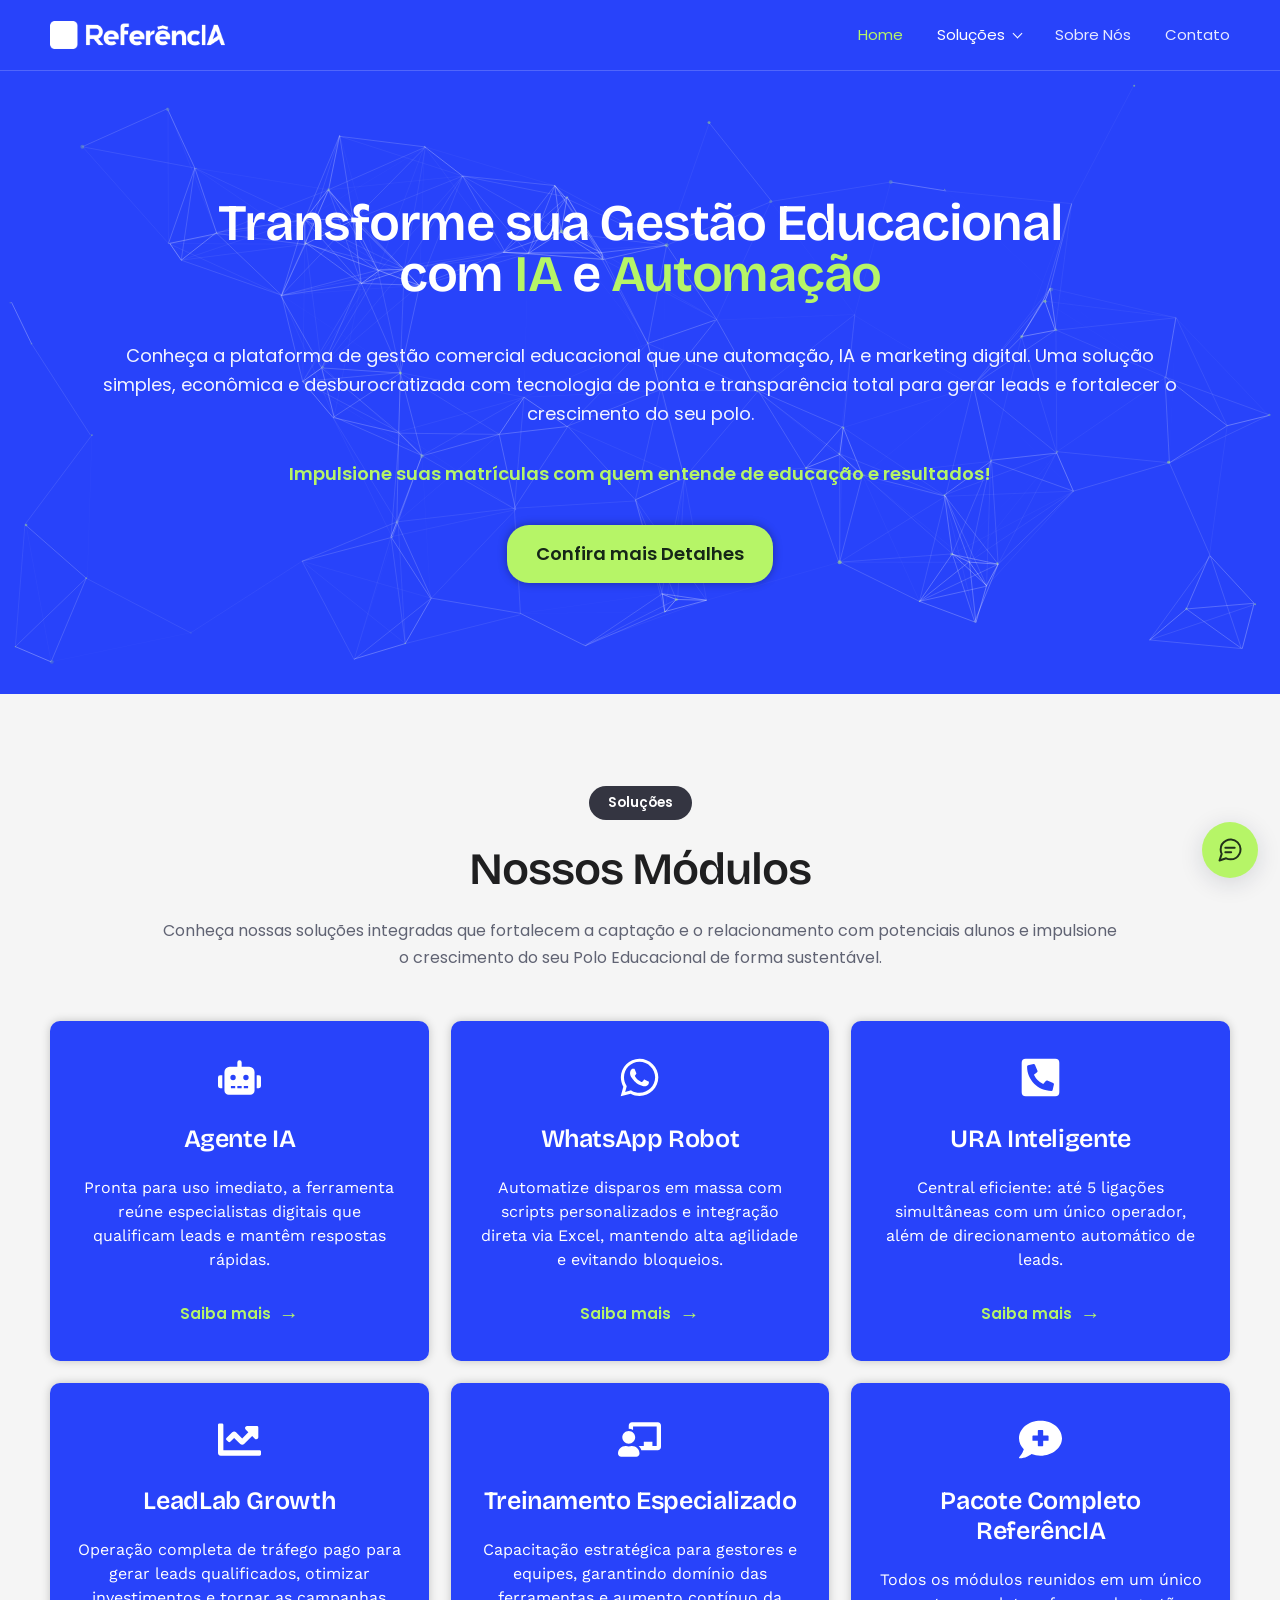
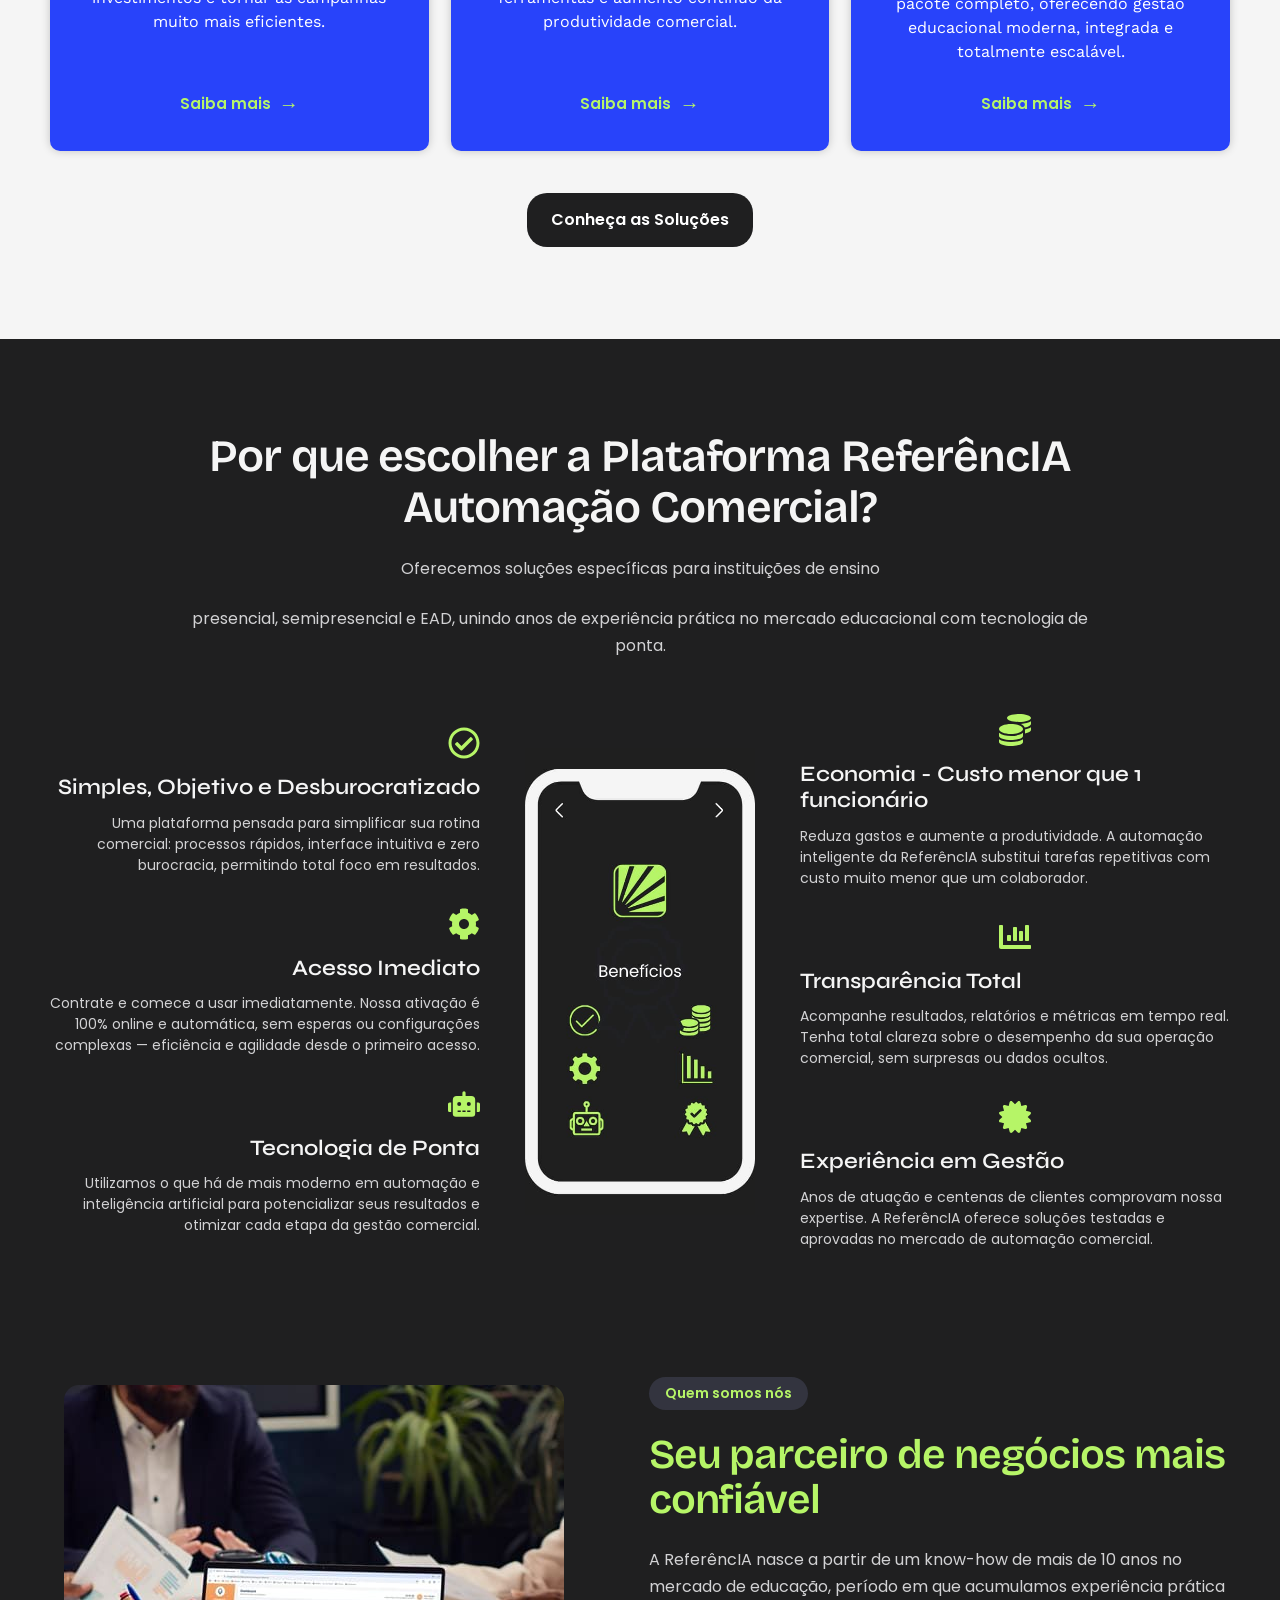
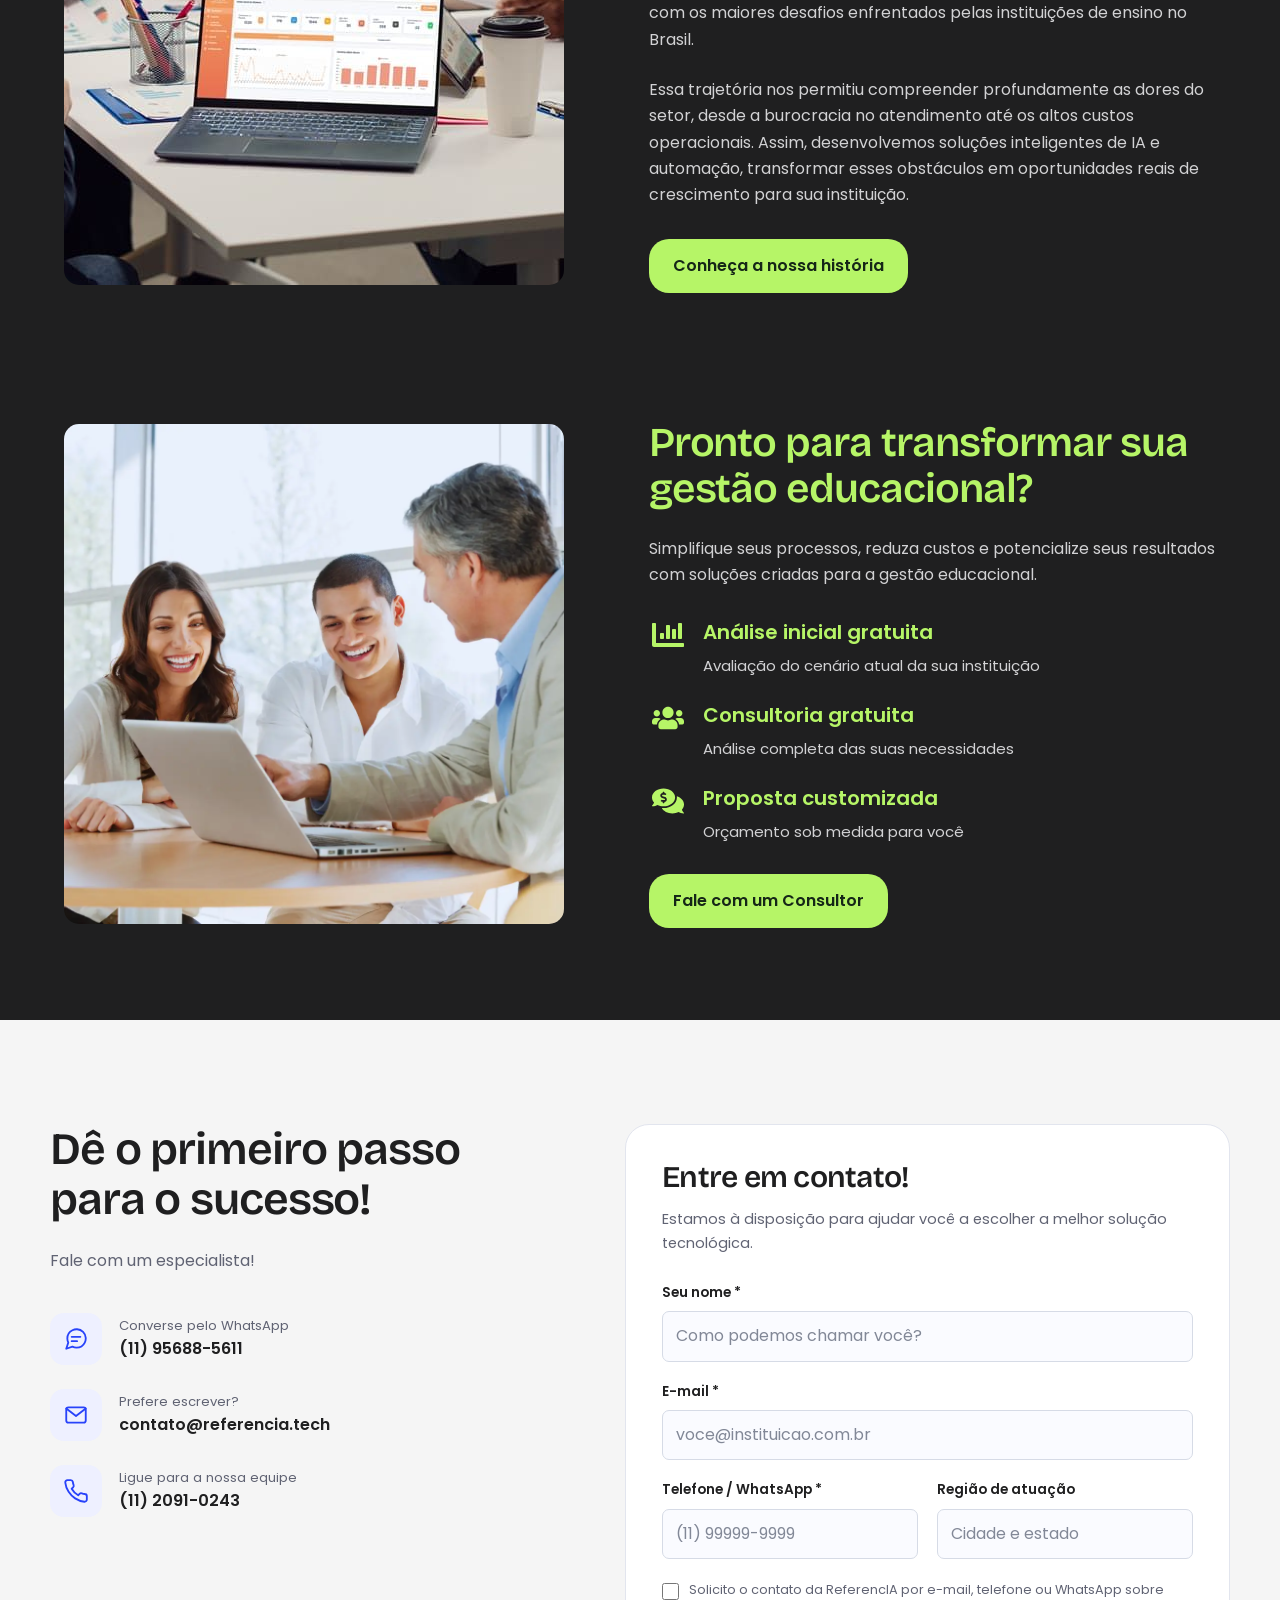
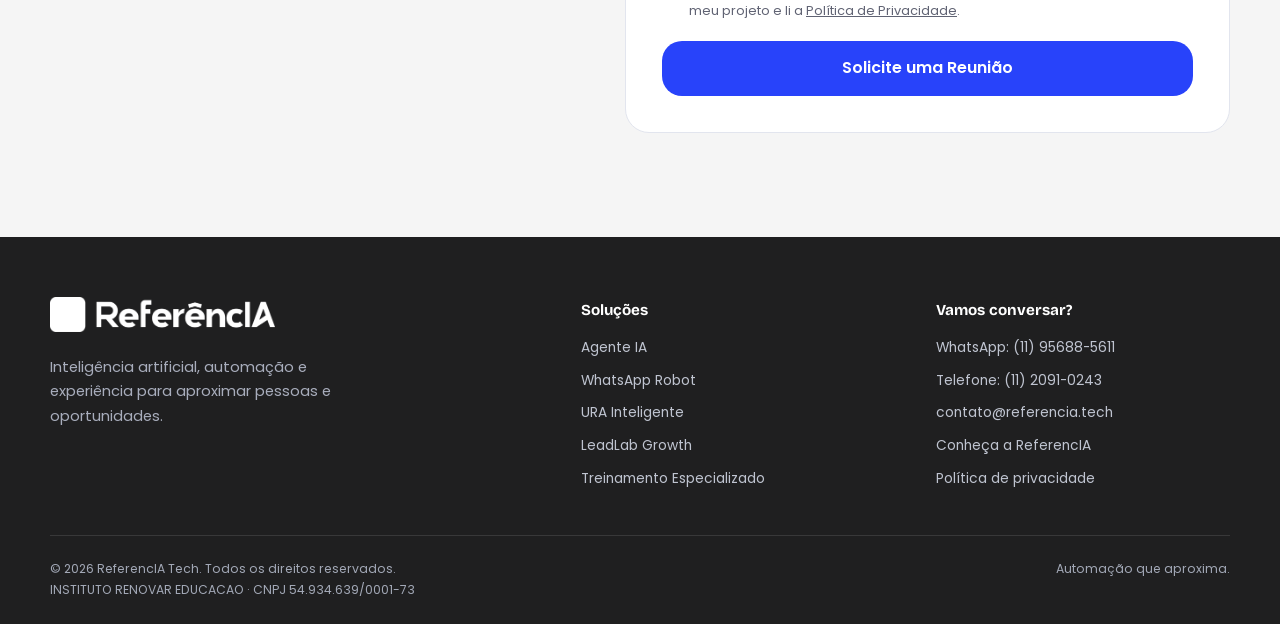
==== index.html @ 380e2854 "Completa páginas originais, restaura banners e corrige navegação interna" ====
<!doctype html>
<html lang="pt-BR"><head><meta charset="utf-8"><meta name="viewport" content="width=device-width, initial-scale=1"><title>Automação e gestão educacional | ReferencIA Tech</title><meta name="description" content="Soluções de inteligência artificial, automação, atendimento e captação para instituições de ensino. Conheça a ReferencIA Tech."><meta name="theme-color" content="#2843fa"><meta name="robots" content="index, follow"><link rel="canonical" href="https://referencia.tech/"><meta property="og:type" content="website"><meta property="og:locale" content="pt_BR"><meta property="og:site_name" content="ReferencIA Tech"><meta property="og:title" content="IA e automação para sua gestão educacional | ReferencIA Tech"><meta property="og:description" content="Soluções de inteligência artificial, automação, atendimento e captação para instituições de ensino. Conheça a ReferencIA Tech."><meta property="og:url" content="https://referencia.tech/"><meta property="og:image" content="https://referencia.tech/wp-content/uploads/2025/11/Diferenciais-6.jpg"><meta name="twitter:card" content="summary_large_image"><link rel="icon" type="image/png" href="./assets/favicon.png"><link rel="preload" href="./assets/brand.woff2" as="font" type="font/woff2" crossorigin><link rel="stylesheet" href="./assets/site.css?v=20260929-3"><script defer src="./assets/particles.min.js"></script><script defer src="./assets/site.js?v=20260929-3"></script><script type="application/ld+json">{"@context": "https://schema.org", "@type": "Organization", "name": "ReferencIA Tech", "legalName": "INSTITUTO RENOVAR EDUCACAO", "url": "https://referencia.tech/", "email": "contato@referencia.tech", "telephone": "+5511956885611"}</script><noscript><style>.menu-toggle{display:none}@media(max-width:720px){.nav-wrap{height:auto;flex-wrap:wrap;padding-block:20px}.nav-links{display:flex;position:static;padding:0;box-shadow:none;background:transparent;width:100%}}[data-contact-form]{display:none}</style></noscript></head><body class="reference-page"><a href="#conteudo" class="skip-link">Pular para o conteúdo</a>
<header class="header"><div class="container nav-wrap"><a class="brand" href="./" aria-label="ReferencIA Tech — página inicial"><img src="[data-uri]" width="1024" height="161" alt="ReferencIA"></a>
<button class="menu-toggle" data-menu-toggle aria-expanded="false" aria-controls="menu-principal" aria-label="Abrir menu"><svg class="icon" viewBox="0 0 24 24" aria-hidden="true"><path d="M4 6h16M4 12h16M4 18h16"/></svg></button>
<nav class="nav-links" id="menu-principal" data-menu aria-label="Navegação principal"><a href="./" aria-current="page">Home</a><details class="nav-solutions"><summary>Soluções</summary><div class="nav-solutions-panel"><a href="./solucoes/">Todas as soluções</a><a href="./agente-ia/">Agente IA</a><a href="./whatsapp-robot/">WhatsApp Robot</a><a href="./ura-inteligente/">URA Inteligente</a><a href="./leadlab-growth/">LeadLab Growth</a><a href="./treinamento-especializado/">Treinamento Especializado</a></div></details><a href="./sobre-nos/">Sobre Nós</a><a href="./contato/">Contato</a></nav></div></header><main id="conteudo">
<section class="hero"><div id="hero-particles" class="hero-particles" data-particles aria-hidden="true"></div><div class="container"><div class="hero-inner"><h1>Transforme sua Gestão Educacional<br>com <em>IA</em> e <em>Automação</em></h1><p class="lead">Conheça a plataforma de gestão comercial educacional que une automação, IA e marketing digital. Uma solução simples, econômica e desburocratizada com tecnologia de ponta e transparência total para gerar leads e fortalecer o crescimento do seu polo.</p><p class="hero-highlight">Impulsione suas matrículas com quem entende de educação e resultados!</p><div class="actions"><a class="button lime" href="#solucoes">Confira mais Detalhes</a></div></div></div></section><section class="section reference-section home-modules" id="solucoes"><div class="container"><div class="section-heading"><div><span class="eyebrow">Soluções</span><h2>Nossos Módulos</h2></div><p class="">Conheça nossas soluções integradas que fortalecem a captação e o relacionamento com potenciais alunos e impulsione o crescimento do seu Polo Educacional de forma sustentável.</p></div><div class="solution-grid"><article class="solution-card"><div class="card-top"><span class="icon-box"><svg aria-hidden="true" class="icon original-icon" viewbox="0 0 640 512" xmlns="http://www.w3.org/2000/svg" focusable="false"><path d="M32,224H64V416H32A31.96166,31.96166,0,0,1,0,384V256A31.96166,31.96166,0,0,1,32,224Zm512-48V448a64.06328,64.06328,0,0,1-64,64H160a64.06328,64.06328,0,0,1-64-64V176a79.974,79.974,0,0,1,80-80H288V32a32,32,0,0,1,64,0V96H464A79.974,79.974,0,0,1,544,176ZM264,256a40,40,0,1,0-40,40A39.997,39.997,0,0,0,264,256Zm-8,128H192v32h64Zm96,0H288v32h64ZM456,256a40,40,0,1,0-40,40A39.997,39.997,0,0,0,456,256Zm-8,128H384v32h64ZM640,256V384a31.96166,31.96166,0,0,1-32,32H576V224h32A31.96166,31.96166,0,0,1,640,256Z"></path></svg></span></div><h3><a href="./agente-ia/">Agente IA</a></h3><p>Pronta para uso imediato, a ferramenta reúne especialistas digitais que qualificam leads e mantêm respostas rápidas.</p><a class="card-link" href="./agente-ia/" aria-label="Saiba mais sobre Agente IA">Saiba mais</a></article><article class="solution-card"><div class="card-top"><span class="icon-box"><svg aria-hidden="true" class="icon original-icon" viewbox="0 0 448 512" xmlns="http://www.w3.org/2000/svg" focusable="false"><path d="M380.9 97.1C339 55.1 283.2 32 223.9 32c-122.4 0-222 99.6-222 222 0 39.1 10.2 77.3 29.6 111L0 480l117.7-30.9c32.4 17.7 68.9 27 106.1 27h.1c122.3 0 224.1-99.6 224.1-222 0-59.3-25.2-115-67.1-157zm-157 341.6c-33.2 0-65.7-8.9-94-25.7l-6.7-4-69.8 18.3L72 359.2l-4.4-7c-18.5-29.4-28.2-63.3-28.2-98.2 0-101.7 82.8-184.5 184.6-184.5 49.3 0 95.6 19.2 130.4 54.1 34.8 34.9 56.2 81.2 56.1 130.5 0 101.8-84.9 184.6-186.6 184.6zm101.2-138.2c-5.5-2.8-32.8-16.2-37.9-18-5.1-1.9-8.8-2.8-12.5 2.8-3.7 5.6-14.3 18-17.6 21.8-3.2 3.7-6.5 4.2-12 1.4-32.6-16.3-54-29.1-75.5-66-5.7-9.8 5.7-9.1 16.3-30.3 1.8-3.7.9-6.9-.5-9.7-1.4-2.8-12.5-30.1-17.1-41.2-4.5-10.8-9.1-9.3-12.5-9.5-3.2-.2-6.9-.2-10.6-.2-3.7 0-9.7 1.4-14.8 6.9-5.1 5.6-19.4 19-19.4 46.3 0 27.3 19.9 53.7 22.6 57.4 2.8 3.7 39.1 59.7 94.8 83.8 35.2 15.2 49 16.5 66.6 13.9 10.7-1.6 32.8-13.4 37.4-26.4 4.6-13 4.6-24.1 3.2-26.4-1.3-2.5-5-3.9-10.5-6.6z"></path></svg></span></div><h3><a href="./whatsapp-robot/">WhatsApp Robot</a></h3><p>Automatize disparos em massa com scripts personalizados e integração direta via Excel, mantendo alta agilidade e evitando bloqueios.</p><a class="card-link" href="./whatsapp-robot/" aria-label="Saiba mais sobre WhatsApp Robot">Saiba mais</a></article><article class="solution-card"><div class="card-top"><span class="icon-box"><svg aria-hidden="true" class="icon original-icon" viewbox="0 0 448 512" xmlns="http://www.w3.org/2000/svg" focusable="false"><path d="M400 32H48A48 48 0 0 0 0 80v352a48 48 0 0 0 48 48h352a48 48 0 0 0 48-48V80a48 48 0 0 0-48-48zm-16.39 307.37l-15 65A15 15 0 0 1 354 416C194 416 64 286.29 64 126a15.7 15.7 0 0 1 11.63-14.61l65-15A18.23 18.23 0 0 1 144 96a16.27 16.27 0 0 1 13.79 9.09l30 70A17.9 17.9 0 0 1 189 181a17 17 0 0 1-5.5 11.61l-37.89 31a231.91 231.91 0 0 0 110.78 110.78l31-37.89A17 17 0 0 1 299 291a17.85 17.85 0 0 1 5.91 1.21l70 30A16.25 16.25 0 0 1 384 336a17.41 17.41 0 0 1-.39 3.37z"></path></svg></span></div><h3><a href="./ura-inteligente/">URA Inteligente</a></h3><p>Central eficiente: até 5 ligações simultâneas com um único operador, além de direcionamento automático de leads.</p><a class="card-link" href="./ura-inteligente/" aria-label="Saiba mais sobre URA Inteligente">Saiba mais</a></article><article class="solution-card"><div class="card-top"><span class="icon-box"><svg aria-hidden="true" class="icon original-icon" viewbox="0 0 512 512" xmlns="http://www.w3.org/2000/svg" focusable="false"><path d="M496 384H64V80c0-8.84-7.16-16-16-16H16C7.16 64 0 71.16 0 80v336c0 17.67 14.33 32 32 32h464c8.84 0 16-7.16 16-16v-32c0-8.84-7.16-16-16-16zM464 96H345.94c-21.38 0-32.09 25.85-16.97 40.97l32.4 32.4L288 242.75l-73.37-73.37c-12.5-12.5-32.76-12.5-45.25 0l-68.69 68.69c-6.25 6.25-6.25 16.38 0 22.63l22.62 22.62c6.25 6.25 16.38 6.25 22.63 0L192 237.25l73.37 73.37c12.5 12.5 32.76 12.5 45.25 0l96-96 32.4 32.4c15.12 15.12 40.97 4.41 40.97-16.97V112c.01-8.84-7.15-16-15.99-16z"></path></svg></span></div><h3><a href="./leadlab-growth/">LeadLab Growth</a></h3><p>Operação completa de tráfego pago para gerar leads qualificados, otimizar investimentos e tornar as campanhas muito mais eficientes.</p><a class="card-link" href="./leadlab-growth/" aria-label="Saiba mais sobre LeadLab Growth">Saiba mais</a></article><article class="solution-card"><div class="card-top"><span class="icon-box"><svg aria-hidden="true" class="icon original-icon" viewbox="0 0 640 512" xmlns="http://www.w3.org/2000/svg" focusable="false"><path d="M208 352c-2.39 0-4.78.35-7.06 1.09C187.98 357.3 174.35 360 160 360c-14.35 0-27.98-2.7-40.95-6.91-2.28-.74-4.66-1.09-7.05-1.09C49.94 352-.33 402.48 0 464.62.14 490.88 21.73 512 48 512h224c26.27 0 47.86-21.12 48-47.38.33-62.14-49.94-112.62-112-112.62zm-48-32c53.02 0 96-42.98 96-96s-42.98-96-96-96-96 42.98-96 96 42.98 96 96 96zM592 0H208c-26.47 0-48 22.25-48 49.59V96c23.42 0 45.1 6.78 64 17.8V64h352v288h-64v-64H384v64h-76.24c19.1 16.69 33.12 38.73 39.69 64H592c26.47 0 48-22.25 48-49.59V49.59C640 22.25 618.47 0 592 0z"></path></svg></span></div><h3><a href="./treinamento-especializado/">Treinamento Especializado</a></h3><p>Capacitação estratégica para gestores e equipes, garantindo domínio das ferramentas e aumento contínuo da produtividade comercial.</p><a class="card-link" href="./treinamento-especializado/" aria-label="Saiba mais sobre Treinamento Especializado">Saiba mais</a></article><article class="solution-card"><div class="card-top"><span class="icon-box"><svg aria-hidden="true" class="icon original-icon" viewbox="0 0 512 512" xmlns="http://www.w3.org/2000/svg" focusable="false"><path d="M256 32C114.62 32 0 125.12 0 240c0 49.56 21.41 95 57 130.74C44.46 421.05 2.7 466 2.2 466.5A8 8 0 0 0 8 480c66.26 0 116-31.75 140.6-51.38A304.66 304.66 0 0 0 256 448c141.39 0 256-93.12 256-208S397.39 32 256 32zm96 232a8 8 0 0 1-8 8h-56v56a8 8 0 0 1-8 8h-48a8 8 0 0 1-8-8v-56h-56a8 8 0 0 1-8-8v-48a8 8 0 0 1 8-8h56v-56a8 8 0 0 1 8-8h48a8 8 0 0 1 8 8v56h56a8 8 0 0 1 8 8z"></path></svg></span></div><h3><a href="./solucao-completa/">Pacote Completo ReferêncIA</a></h3><p>Todos os módulos reunidos em um único pacote completo, oferecendo gestão educacional moderna, integrada e totalmente escalável.</p><a class="card-link" href="./solucao-completa/" aria-label="Saiba mais sobre Pacote Completo ReferêncIA">Saiba mais</a></article></div><div class="center-action"><a class="button dark" href="./solucoes/">Conheça as Soluções</a></div></div></section><section class="section reference-section reference-dark results" id="beneficios"><div class="container"><div class="reference-heading"><h2>Por que escolher a Plataforma ReferêncIA Automação Comercial?</h2><p class="">Oferecemos soluções específicas para instituições de ensino</p><p class="">presencial, semipresencial e EAD, unindo anos de experiência prática no mercado educacional com tecnologia de ponta.</p></div><div class="benefits-showcase"><div class="benefits-column"><article class="reference-feature benefit"><span class="reference-icon"><svg aria-hidden="true" class="icon original-icon" viewbox="0 0 512 512" xmlns="http://www.w3.org/2000/svg" focusable="false"><path d="M256 8C119.033 8 8 119.033 8 256s111.033 248 248 248 248-111.033 248-248S392.967 8 256 8zm0 48c110.532 0 200 89.451 200 200 0 110.532-89.451 200-200 200-110.532 0-200-89.451-200-200 0-110.532 89.451-200 200-200m140.204 130.267l-22.536-22.718c-4.667-4.705-12.265-4.736-16.97-.068L215.346 303.697l-59.792-60.277c-4.667-4.705-12.265-4.736-16.97-.069l-22.719 22.536c-4.705 4.667-4.736 12.265-.068 16.971l90.781 91.516c4.667 4.705 12.265 4.736 16.97.068l172.589-171.204c4.704-4.668 4.734-12.266.067-16.971z"></path></svg></span><h3>Simples, Objetivo e Desburocratizado</h3><p>Uma plataforma pensada para simplificar sua rotina comercial: processos rápidos, interface intuitiva e zero burocracia, permitindo total foco em resultados.</p></article><article class="reference-feature benefit"><span class="reference-icon"><svg aria-hidden="true" class="icon original-icon" viewbox="0 0 512 512" xmlns="http://www.w3.org/2000/svg" focusable="false"><path d="M487.4 315.7l-42.6-24.6c4.3-23.2 4.3-47 0-70.2l42.6-24.6c4.9-2.8 7.1-8.6 5.5-14-11.1-35.6-30-67.8-54.7-94.6-3.8-4.1-10-5.1-14.8-2.3L380.8 110c-17.9-15.4-38.5-27.3-60.8-35.1V25.8c0-5.6-3.9-10.5-9.4-11.7-36.7-8.2-74.3-7.8-109.2 0-5.5 1.2-9.4 6.1-9.4 11.7V75c-22.2 7.9-42.8 19.8-60.8 35.1L88.7 85.5c-4.9-2.8-11-1.9-14.8 2.3-24.7 26.7-43.6 58.9-54.7 94.6-1.7 5.4.6 11.2 5.5 14L67.3 221c-4.3 23.2-4.3 47 0 70.2l-42.6 24.6c-4.9 2.8-7.1 8.6-5.5 14 11.1 35.6 30 67.8 54.7 94.6 3.8 4.1 10 5.1 14.8 2.3l42.6-24.6c17.9 15.4 38.5 27.3 60.8 35.1v49.2c0 5.6 3.9 10.5 9.4 11.7 36.7 8.2 74.3 7.8 109.2 0 5.5-1.2 9.4-6.1 9.4-11.7v-49.2c22.2-7.9 42.8-19.8 60.8-35.1l42.6 24.6c4.9 2.8 11 1.9 14.8-2.3 24.7-26.7 43.6-58.9 54.7-94.6 1.5-5.5-.7-11.3-5.6-14.1zM256 336c-44.1 0-80-35.9-80-80s35.9-80 80-80 80 35.9 80 80-35.9 80-80 80z"></path></svg></span><h3>Acesso Imediato</h3><p>Contrate e comece a usar imediatamente. Nossa ativação é 100% online e automática, sem esperas ou configurações complexas — eficiência e agilidade desde o primeiro acesso.</p></article><article class="reference-feature benefit"><span class="reference-icon"><svg aria-hidden="true" class="icon original-icon" viewbox="0 0 640 512" xmlns="http://www.w3.org/2000/svg" focusable="false"><path d="M32,224H64V416H32A31.96166,31.96166,0,0,1,0,384V256A31.96166,31.96166,0,0,1,32,224Zm512-48V448a64.06328,64.06328,0,0,1-64,64H160a64.06328,64.06328,0,0,1-64-64V176a79.974,79.974,0,0,1,80-80H288V32a32,32,0,0,1,64,0V96H464A79.974,79.974,0,0,1,544,176ZM264,256a40,40,0,1,0-40,40A39.997,39.997,0,0,0,264,256Zm-8,128H192v32h64Zm96,0H288v32h64ZM456,256a40,40,0,1,0-40,40A39.997,39.997,0,0,0,456,256Zm-8,128H384v32h64ZM640,256V384a31.96166,31.96166,0,0,1-32,32H576V224h32A31.96166,31.96166,0,0,1,640,256Z"></path></svg></span><h3>Tecnologia de Ponta</h3><p>Utilizamos o que há de mais moderno em automação e inteligência artificial para potencializar seus resultados e otimizar cada etapa da gestão comercial.</p></article></div><figure class="benefits-phone"><img class="" src="./assets/reference/Diferenciais-6.jpg" alt="Benefícios da plataforma ReferencIA: automação, economia e gestão" width="443" height="900" loading="lazy"></figure><div class="benefits-column"><article class="reference-feature benefit"><span class="reference-icon"><svg aria-hidden="true" class="icon original-icon" viewbox="0 0 512 512" xmlns="http://www.w3.org/2000/svg" focusable="false"><path d="M0 405.3V448c0 35.3 86 64 192 64s192-28.7 192-64v-42.7C342.7 434.4 267.2 448 192 448S41.3 434.4 0 405.3zM320 128c106 0 192-28.7 192-64S426 0 320 0 128 28.7 128 64s86 64 192 64zM0 300.4V352c0 35.3 86 64 192 64s192-28.7 192-64v-51.6c-41.3 34-116.9 51.6-192 51.6S41.3 334.4 0 300.4zm416 11c57.3-11.1 96-31.7 96-55.4v-42.7c-23.2 16.4-57.3 27.6-96 34.5v63.6zM192 160C86 160 0 195.8 0 240s86 80 192 80 192-35.8 192-80-86-80-192-80zm219.3 56.3c60-10.8 100.7-32 100.7-56.3v-42.7c-35.5 25.1-96.5 38.6-160.7 41.8 29.5 14.3 51.2 33.5 60 57.2z"></path></svg></span><h3>Economia - Custo menor que 1 funcionário</h3><p>Reduza gastos e aumente a produtividade. A automação inteligente da ReferêncIA substitui tarefas repetitivas com custo muito menor que um colaborador.</p></article><article class="reference-feature benefit"><span class="reference-icon"><svg aria-hidden="true" class="icon original-icon" viewbox="0 0 512 512" xmlns="http://www.w3.org/2000/svg" focusable="false"><path d="M332.8 320h38.4c6.4 0 12.8-6.4 12.8-12.8V172.8c0-6.4-6.4-12.8-12.8-12.8h-38.4c-6.4 0-12.8 6.4-12.8 12.8v134.4c0 6.4 6.4 12.8 12.8 12.8zm96 0h38.4c6.4 0 12.8-6.4 12.8-12.8V76.8c0-6.4-6.4-12.8-12.8-12.8h-38.4c-6.4 0-12.8 6.4-12.8 12.8v230.4c0 6.4 6.4 12.8 12.8 12.8zm-288 0h38.4c6.4 0 12.8-6.4 12.8-12.8v-70.4c0-6.4-6.4-12.8-12.8-12.8h-38.4c-6.4 0-12.8 6.4-12.8 12.8v70.4c0 6.4 6.4 12.8 12.8 12.8zm96 0h38.4c6.4 0 12.8-6.4 12.8-12.8V108.8c0-6.4-6.4-12.8-12.8-12.8h-38.4c-6.4 0-12.8 6.4-12.8 12.8v198.4c0 6.4 6.4 12.8 12.8 12.8zM496 384H64V80c0-8.84-7.16-16-16-16H16C7.16 64 0 71.16 0 80v336c0 17.67 14.33 32 32 32h464c8.84 0 16-7.16 16-16v-32c0-8.84-7.16-16-16-16z"></path></svg></span><h3>Transparência Total</h3><p>Acompanhe resultados, relatórios e métricas em tempo real. Tenha total clareza sobre o desempenho da sua operação comercial, sem surpresas ou dados ocultos.</p></article><article class="reference-feature benefit"><span class="reference-icon"><svg aria-hidden="true" class="icon original-icon" viewbox="0 0 512 512" xmlns="http://www.w3.org/2000/svg" focusable="false"><path d="M458.622 255.92l45.985-45.005c13.708-12.977 7.316-36.039-10.664-40.339l-62.65-15.99 17.661-62.015c4.991-17.838-11.829-34.663-29.661-29.671l-61.994 17.667-15.984-62.671C337.085.197 313.765-6.276 300.99 7.228L256 53.57 211.011 7.229c-12.63-13.351-36.047-7.234-40.325 10.668l-15.984 62.671-61.995-17.667C74.87 57.907 58.056 74.738 63.046 92.572l17.661 62.015-62.65 15.99C.069 174.878-6.31 197.944 7.392 210.915l45.985 45.005-45.985 45.004c-13.708 12.977-7.316 36.039 10.664 40.339l62.65 15.99-17.661 62.015c-4.991 17.838 11.829 34.663 29.661 29.671l61.994-17.667 15.984 62.671c4.439 18.575 27.696 24.018 40.325 10.668L256 458.61l44.989 46.001c12.5 13.488 35.987 7.486 40.325-10.668l15.984-62.671 61.994 17.667c17.836 4.994 34.651-11.837 29.661-29.671l-17.661-62.015 62.65-15.99c17.987-4.302 24.366-27.367 10.664-40.339l-45.984-45.004z"></path></svg></span><h3>Experiência em Gestão</h3><p>Anos de atuação e centenas de clientes comprovam nossa expertise. A ReferêncIA oferece soluções testadas e aprovadas no mercado de automação comercial.</p></article></div></div></div></section><section class="section reference-section reference-dark home-about" id="sobre"><div class="container"><div class="about-layout"><div class="about-image"><img class="" src="./assets/reference/ReferencIA-Sobre-Nos-500x500-1-rebbbbfbo1z89j3s08wqvoly0wlm1phqmhi3yv3iq0.jpg" alt="Equipe analisando a gestão comercial" width="500" height="500" loading="lazy"></div><div class="about-copy"><span class="eyebrow">Quem somos nós</span><h2>Seu parceiro de negócios mais confiável</h2><p class="">A ReferêncIA nasce a partir de um know-how de mais de 10 anos no mercado de educação, período em que acumulamos experiência prática com os maiores desafios enfrentados pelas instituições de ensino no Brasil.</p><p class="">Essa trajetória nos permitiu compreender profundamente as dores do setor, desde a burocracia no atendimento até os altos custos operacionais. Assim, desenvolvemos soluções inteligentes de IA e automação, transformar esses obstáculos em oportunidades reais de crescimento para sua instituição.</p><div class="actions"><a class="button lime" href="./sobre-nos/">Conheça a nossa história</a></div></div></div></div></section><section class="section reference-section reference-dark" id="consultoria"><div class="container"><div class="about-layout"><div class="about-image"><img class="" src="./assets/reference/Design-sem-nome-36.webp" alt="Equipe em uma reunião de consultoria" width="1024" height="1024" loading="lazy"></div><div class="about-copy"><h2>Pronto para transformar sua gestão educacional?</h2><p class="">Simplifique seus processos, reduza custos e potencialize seus resultados com soluções criadas para a gestão educacional.</p><div class="reference-grid compact"><article class="reference-feature "><span class="reference-icon"><svg aria-hidden="true" class="icon original-icon" viewbox="0 0 512 512" xmlns="http://www.w3.org/2000/svg" focusable="false"><path d="M332.8 320h38.4c6.4 0 12.8-6.4 12.8-12.8V172.8c0-6.4-6.4-12.8-12.8-12.8h-38.4c-6.4 0-12.8 6.4-12.8 12.8v134.4c0 6.4 6.4 12.8 12.8 12.8zm96 0h38.4c6.4 0 12.8-6.4 12.8-12.8V76.8c0-6.4-6.4-12.8-12.8-12.8h-38.4c-6.4 0-12.8 6.4-12.8 12.8v230.4c0 6.4 6.4 12.8 12.8 12.8zm-288 0h38.4c6.4 0 12.8-6.4 12.8-12.8v-70.4c0-6.4-6.4-12.8-12.8-12.8h-38.4c-6.4 0-12.8 6.4-12.8 12.8v70.4c0 6.4 6.4 12.8 12.8 12.8zm96 0h38.4c6.4 0 12.8-6.4 12.8-12.8V108.8c0-6.4-6.4-12.8-12.8-12.8h-38.4c-6.4 0-12.8 6.4-12.8 12.8v198.4c0 6.4 6.4 12.8 12.8 12.8zM496 384H64V80c0-8.84-7.16-16-16-16H16C7.16 64 0 71.16 0 80v336c0 17.67 14.33 32 32 32h464c8.84 0 16-7.16 16-16v-32c0-8.84-7.16-16-16-16z"></path></svg></span><h3>Análise inicial gratuita</h3><p>Avaliação do cenário atual da sua instituição</p></article><article class="reference-feature "><span class="reference-icon"><svg aria-hidden="true" class="icon original-icon" viewbox="0 0 640 512" xmlns="http://www.w3.org/2000/svg" focusable="false"><path d="M96 224c35.3 0 64-28.7 64-64s-28.7-64-64-64-64 28.7-64 64 28.7 64 64 64zm448 0c35.3 0 64-28.7 64-64s-28.7-64-64-64-64 28.7-64 64 28.7 64 64 64zm32 32h-64c-17.6 0-33.5 7.1-45.1 18.6 40.3 22.1 68.9 62 75.1 109.4h66c17.7 0 32-14.3 32-32v-32c0-35.3-28.7-64-64-64zm-256 0c61.9 0 112-50.1 112-112S381.9 32 320 32 208 82.1 208 144s50.1 112 112 112zm76.8 32h-8.3c-20.8 10-43.9 16-68.5 16s-47.6-6-68.5-16h-8.3C179.6 288 128 339.6 128 403.2V432c0 26.5 21.5 48 48 48h288c26.5 0 48-21.5 48-48v-28.8c0-63.6-51.6-115.2-115.2-115.2zm-223.7-13.4C161.5 263.1 145.6 256 128 256H64c-35.3 0-64 28.7-64 64v32c0 17.7 14.3 32 32 32h65.9c6.3-47.4 34.9-87.3 75.2-109.4z"></path></svg></span><h3>Consultoria gratuita</h3><p>Análise completa das suas necessidades</p></article><article class="reference-feature "><span class="reference-icon"><svg aria-hidden="true" class="icon original-icon" viewbox="0 0 576 512" xmlns="http://www.w3.org/2000/svg" focusable="false"><path d="M416 192c0-88.37-93.12-160-208-160S0 103.63 0 192c0 34.27 14.13 65.95 37.97 91.98C24.61 314.22 2.52 338.16 2.2 338.5A7.995 7.995 0 0 0 8 352c36.58 0 66.93-12.25 88.73-24.98C128.93 342.76 167.02 352 208 352c114.88 0 208-71.63 208-160zm-224 96v-16.29c-11.29-.58-22.27-4.52-31.37-11.35-3.9-2.93-4.1-8.77-.57-12.14l11.75-11.21c2.77-2.64 6.89-2.76 10.13-.73 3.87 2.42 8.26 3.72 12.82 3.72h28.11c6.5 0 11.8-5.92 11.8-13.19 0-5.95-3.61-11.19-8.77-12.73l-45-13.5c-18.59-5.58-31.58-23.42-31.58-43.39 0-24.52 19.05-44.44 42.67-45.07V96c0-4.42 3.58-8 8-8h16c4.42 0 8 3.58 8 8v16.29c11.29.58 22.27 4.51 31.37 11.35 3.9 2.93 4.1 8.77.57 12.14l-11.75 11.21c-2.77 2.64-6.89 2.76-10.13.73-3.87-2.43-8.26-3.72-12.82-3.72h-28.11c-6.5 0-11.8 5.92-11.8 13.19 0 5.95 3.61 11.19 8.77 12.73l45 13.5c18.59 5.58 31.58 23.42 31.58 43.39 0 24.53-19.05 44.44-42.67 45.07V288c0 4.42-3.58 8-8 8h-16c-4.42 0-8-3.58-8-8zm346.01 123.99C561.87 385.96 576 354.27 576 320c0-66.94-53.49-124.2-129.33-148.07.86 6.6 1.33 13.29 1.33 20.07 0 105.87-107.66 192-240 192-10.78 0-21.32-.77-31.73-1.88C207.8 439.63 281.77 480 368 480c40.98 0 79.07-9.24 111.27-24.98C501.07 467.75 531.42 480 568 480c3.2 0 6.09-1.91 7.34-4.84 1.27-2.94.66-6.34-1.55-8.67-.31-.33-22.42-24.24-35.78-54.5z"></path></svg></span><h3>Proposta customizada</h3><p>Orçamento sob medida para você</p></article></div><div class="actions"><a class="button lime" href="#contato">Fale com um Consultor</a></div></div></div></div></section><section class="section" id="contato"><div class="container contact-layout"><div class="contact-copy"><h2>Dê o primeiro passo para o sucesso!</h2><p>Fale com um especialista!</p><div class="contact-options"><a class="contact-option" href="https://wa.me/5511956885611?text=Ol%C3%A1%21%20Quero%20conhecer%20as%20solu%C3%A7%C3%B5es%20da%20ReferencIA%20Tech." target="_blank" rel="noopener noreferrer"><span class="icon-box"><svg class="icon" viewBox="0 0 24 24" aria-hidden="true"><path d="M21 11.5a8.4 8.4 0 0 1-.9 3.8 8.5 8.5 0 0 1-7.6 4.7 8.4 8.4 0 0 1-3.8-.9L3 21l1.9-5.7a8.4 8.4 0 0 1-.9-3.8 8.5 8.5 0 0 1 4.7-7.6 8.4 8.4 0 0 1 3.8-.9h.5a8.5 8.5 0 0 1 8 8v.5Z"/><path d="M8 10h8m-8 4h5"/></svg></span><span><small>Converse pelo WhatsApp</small><strong>(11) 95688-5611</strong></span></a><a class="contact-option" href="mailto:contato@referencia.tech"><span class="icon-box"><svg class="icon" viewBox="0 0 24 24" aria-hidden="true"><rect x="3" y="5" width="18" height="14" rx="2"/><path d="m3 6 9 7 9-7"/></svg></span><span><small>Prefere escrever?</small><strong>contato@referencia.tech</strong></span></a><a class="contact-option" href="tel:+551120910243"><span class="icon-box"><svg class="icon" viewBox="0 0 24 24" aria-hidden="true"><path d="M22 16.9v3a2 2 0 0 1-2.2 2 19.8 19.8 0 0 1-8.6-3.1 19.5 19.5 0 0 1-6-6A19.8 19.8 0 0 1 2.1 4.2 2 2 0 0 1 4.1 2h3a2 2 0 0 1 2 1.7 12.8 12.8 0 0 0 .7 2.8 2 2 0 0 1-.5 2.1L8 9.9a16 16 0 0 0 6 6l1.3-1.3a2 2 0 0 1 2.1-.5 12.8 12.8 0 0 0 2.8.7 2 2 0 0 1 1.8 2.1Z"/></svg></span><span><small>Ligue para a nossa equipe</small><strong>(11) 2091-0243</strong></span></a></div></div><div class="form-panel"><h2>Entre em contato!</h2><p class="">Estamos à disposição para ajudar você a escolher a melhor solução tecnológica.</p><form data-contact-form><div class="form-grid"><div class="field full"><label for="nome">Seu nome *</label><input id="nome" name="nome" autocomplete="name" required maxlength="120" placeholder="Como podemos chamar você?"></div><div class="field full"><label for="email">E-mail *</label><input id="email" name="email" type="email" autocomplete="email" required maxlength="180" placeholder="voce@instituicao.com.br"></div><div class="field"><label for="telefone">Telefone / WhatsApp *</label><input id="telefone" name="telefone" type="tel" autocomplete="tel" required maxlength="25" placeholder="(11) 99999-9999"></div><div class="field"><label for="regiao">Região de atuação</label><input id="regiao" name="regiao" autocomplete="address-level2" maxlength="120" placeholder="Cidade e estado"></div></div><label class="consent"><input type="checkbox" name="consentimento" required><span>Solicito o contato da ReferencIA por e-mail, telefone ou WhatsApp sobre meu projeto e li a <a href="./politica-de-privacidade/">Política de Privacidade</a>.</span></label><button type="submit" class="button">Solicite uma Reunião</button><p class="form-status" role="status" aria-live="polite"></p><a class="form-fallback" data-form-fallback href="https://wa.me/5511956885611?text=Ol%C3%A1%21%20Quero%20conhecer%20as%20solu%C3%A7%C3%B5es%20da%20ReferencIA%20Tech." target="_blank" rel="noopener noreferrer" hidden>Continuar pelo WhatsApp</a></form><noscript><p>Para solicitar contato, fale com nossa equipe pelo <a href="https://wa.me/5511956885611?text=Ol%C3%A1%21%20Quero%20conhecer%20as%20solu%C3%A7%C3%B5es%20da%20ReferencIA%20Tech.">WhatsApp</a> ou pelo e-mail contato@referencia.tech.</p></noscript></div></div></section>
</main><footer class="footer"><div class="container"><div class="footer-top"><div class="footer-about"><a class="brand" href="./" aria-label="ReferencIA Tech — início"><img src="[data-uri]" width="1024" height="161" alt="ReferencIA"></a><p>Inteligência artificial, automação e experiência para aproximar pessoas e oportunidades.</p></div><div><h3>Soluções</h3><div class="footer-links"><a href="./agente-ia/">Agente IA</a><a href="./whatsapp-robot/">WhatsApp Robot</a><a href="./ura-inteligente/">URA Inteligente</a><a href="./leadlab-growth/">LeadLab Growth</a><a href="./treinamento-especializado/">Treinamento Especializado</a></div></div><div><h3>Vamos conversar?</h3><div class="footer-links"><a href="https://wa.me/5511956885611?text=Ol%C3%A1%21%20Quero%20conhecer%20as%20solu%C3%A7%C3%B5es%20da%20ReferencIA%20Tech." target="_blank" rel="noopener noreferrer">WhatsApp: (11) 95688-5611</a><a href="tel:+551120910243">Telefone: (11) 2091-0243</a><a href="mailto:contato@referencia.tech">contato@referencia.tech</a><a href="./sobre-nos/">Conheça a ReferencIA</a><a href="./politica-de-privacidade/">Política de privacidade</a></div></div></div><div class="footer-legal"><p>© 2026 ReferencIA Tech. Todos os direitos reservados.<br>INSTITUTO RENOVAR EDUCACAO · CNPJ 54.934.639/0001-73</p><span>Automação que aproxima.</span></div></div></footer><a class="whatsapp-float" href="https://wa.me/5511956885611?text=Ol%C3%A1%21%20Quero%20conhecer%20as%20solu%C3%A7%C3%B5es%20da%20ReferencIA%20Tech." target="_blank" rel="noopener noreferrer" aria-label="Conversar com a ReferencIA pelo WhatsApp"><svg class="icon" viewBox="0 0 24 24" aria-hidden="true"><path d="M21 11.5a8.4 8.4 0 0 1-.9 3.8 8.5 8.5 0 0 1-7.6 4.7 8.4 8.4 0 0 1-3.8-.9L3 21l1.9-5.7a8.4 8.4 0 0 1-.9-3.8 8.5 8.5 0 0 1 4.7-7.6 8.4 8.4 0 0 1 3.8-.9h.5a8.5 8.5 0 0 1 8 8v.5Z"/><path d="M8 10h8m-8 4h5"/></svg></a></body></html>
---- assets/site.css ----
@font-face{font-family:Brand;src:url('./brand.woff2') format('woff2');font-display:swap;font-weight:100 900}
:root{--blue:#2843fa;--blue-deep:#1832d8;--lime:#b6f567;--ink:#1c1d21;--muted:#606373;--paper:#f6f7fb;--line:#e2e5ee;--radius:20px;--max:1180px}
*{box-sizing:border-box}html{scroll-behavior:smooth;scroll-padding-top:100px}body{margin:0;color:var(--ink);background:var(--paper);font-family:Brand,'Segoe UI',Arial,sans-serif;font-size:16px;line-height:1.65}a{color:inherit;text-decoration:none}img{display:block;max-width:100%;height:auto}button,input,select,textarea{font:inherit}button,a,input,select,textarea{-webkit-tap-highlight-color:transparent}a,button{touch-action:manipulation}button{cursor:pointer}button:disabled{cursor:wait;opacity:.7}a:focus-visible,button:focus-visible,summary:focus-visible{outline:3px solid var(--lime);outline-offset:5px}input:focus-visible,select:focus-visible,textarea:focus-visible{outline:3px solid var(--blue);outline-offset:2px}p,h1,h2,h3{margin:0}h1,h2,h3{line-height:1.12;letter-spacing:-.045em;font-weight:700}h2{font-size:clamp(2.1rem,4vw,3.25rem)}h3{font-size:1.4rem}p{color:var(--muted)}.container{width:min(var(--max),calc(100% - 64px));margin-inline:auto}.section{padding:104px 0}.eyebrow{display:inline-flex;align-items:center;gap:10px;font-size:.8rem;letter-spacing:.13em;font-weight:650;text-transform:uppercase;color:var(--blue);margin-bottom:22px}.eyebrow:before{content:'';width:24px;height:2px;background:currentColor}.button{display:inline-flex;justify-content:center;align-items:center;gap:10px;min-height:52px;padding:12px 24px;border:1px solid transparent;border-radius:9px;background:var(--blue);color:#fff;font-weight:650;line-height:1.4;transition:transform .2s,background .2s}.button:hover{background:var(--blue-deep);transform:translateY(-2px)}.button.lime{background:var(--lime);color:#152617}.button.lime:hover{background:#c5ff82}.button.outline{background:transparent;border-color:#ffffff50;color:#fff}.button.outline:hover{background:#ffffff12}.button.dark{background:var(--ink)}.button.white{background:#fff;color:var(--blue)}.actions{display:flex;flex-wrap:wrap;gap:14px}.skip-link{position:fixed;top:-100px;left:20px;padding:12px 20px;z-index:200;background:var(--lime);color:#111}.skip-link:focus{top:12px}.icon{width:26px;height:26px;fill:none;stroke:currentColor;stroke-width:1.7;stroke-linecap:round;stroke-linejoin:round;flex:none}
.header{position:sticky;top:0;z-index:50;background:var(--blue);color:#fff;border-bottom:1px solid #ffffff28}.nav-wrap{height:88px;display:flex;align-items:center;justify-content:space-between;gap:28px}.brand{display:block;flex:none}.brand img{width:214px;filter:brightness(0) invert(1)}.nav-links{display:flex;align-items:center;gap:32px}.nav-links>a{font-size:.93rem;color:#e6e9ff;transition:color .2s}.nav-links>a:hover,.nav-links>a[aria-current=page]{color:var(--lime)}.nav-links .button{min-height:44px;padding:10px 18px;color:#17241a}.menu-toggle{display:none;align-items:center;justify-content:center;width:46px;height:46px;background:none;border:1px solid #ffffff50;border-radius:8px;color:#fff}.hero{background:var(--blue);color:#fff;position:relative;overflow:hidden}.hero:before{content:'';position:absolute;inset:0;pointer-events:none;background-image:linear-gradient(#ffffff08 1px,transparent 1px),linear-gradient(90deg,#ffffff08 1px,transparent 1px);background-size:88px 88px;mask-image:linear-gradient(transparent,#000 50%,transparent)}.hero-inner{position:relative;text-align:center;padding:90px 0 62px;max-width:1010px;margin:auto}.hero .eyebrow{color:#e4e8ff;border:1px solid #ffffff32;border-radius:30px;padding:7px 16px;margin-bottom:26px;letter-spacing:.1em}.hero .eyebrow:before{display:none}.hero h1{font-size:clamp(2.8rem,6vw,5.4rem);font-weight:650;line-height:1.04;letter-spacing:-.055em}.hero h1 em{font-style:normal;color:var(--lime)}.hero .lead{font-size:1.13rem;line-height:1.7;color:#e3e8ff;max-width:670px;margin:25px auto 28px}.hero .actions{justify-content:center}.hero-note{margin-top:17px;color:#e1e5ff;font-size:.82rem}.hero-bottom{position:relative;display:flex;justify-content:space-between;align-items:center;gap:24px;padding:24px 0 28px;margin-top:25px;border-top:1px solid #ffffff30;color:#edf0ff}.hero-bottom>span{font-size:.85rem;max-width:180px;line-height:1.4}.audiences{display:flex;gap:32px;flex-wrap:wrap;font-size:.95rem;font-weight:600}.audiences span{display:flex;gap:8px;align-items:center}.audiences .icon{width:18px;height:18px;color:var(--lime)}.section-heading{display:flex;justify-content:space-between;align-items:end;gap:40px;margin-bottom:42px}.section-heading>div{max-width:600px}.section-heading>p{max-width:360px}.section-heading .eyebrow{margin-bottom:17px}.solution-grid{display:grid;grid-template-columns:repeat(3,1fr);gap:18px}.solution-card{border:1px solid var(--line);background:#fff;padding:30px;border-radius:var(--radius);position:relative;display:flex;flex-direction:column;min-height:330px;transition:transform .2s,border-color .2s,box-shadow .2s}.solution-card:hover{transform:translateY(-5px);border-color:#abb5ff;box-shadow:0 16px 35px #1223a10a}.card-top{display:flex;justify-content:space-between;align-items:center;margin-bottom:32px}.icon-box{display:flex;align-items:center;justify-content:center;width:52px;height:52px;border-radius:14px;background:#eef0ff;color:var(--blue)}.card-num{font-size:.8rem;color:#737887}.solution-card p{font-size:.94rem;margin:16px 0 26px}.card-link{margin-top:auto;font-size:.9rem;font-weight:650;color:var(--blue);display:inline-flex;align-items:center;gap:8px;min-height:30px}.card-link:after{content:'+';font-size:1.25rem;font-weight:400}.solution-card.featured{background:var(--blue);color:#fff;border-color:var(--blue)}.solution-card.featured .icon-box{background:var(--lime);color:#19300c}.solution-card.featured p{color:#e2e7ff}.solution-card.featured .card-num{color:#dbe0ff}.solution-card.featured .card-link{color:var(--lime)}.results{background:var(--ink);color:#fff}.results p{color:#b2b6c3}.results .eyebrow{color:var(--lime)}.benefit-grid{display:grid;grid-template-columns:repeat(4,1fr);gap:32px;margin-top:54px}.benefit{border-top:1px solid #ffffff30;padding-top:25px}.benefit .icon{color:var(--lime);margin-bottom:25px}.benefit h3{font-size:1.22rem;line-height:1.25;margin-bottom:14px}.benefit p{font-size:.95rem}.about-layout{display:grid;grid-template-columns:1fr 1fr;gap:80px;align-items:center}.about-image{position:relative;padding:0 24px 24px 0}.about-image>img{width:100%;aspect-ratio:1;object-fit:cover;border-radius:24px}.experience{position:absolute;right:0;bottom:0;background:var(--lime);border-radius:16px;padding:23px 30px;max-width:220px;box-shadow:0 14px 30px #13202515}.experience strong{font-size:3.3rem;line-height:1;letter-spacing:-.06em}.experience p{color:#20311b;line-height:1.35;font-size:.85rem;margin-top:7px}.about-copy>p{margin-top:22px}.about-copy .actions{margin-top:30px}.steps{background:#e9edff}.steps-grid{display:grid;grid-template-columns:repeat(3,1fr);gap:50px;margin-top:44px}.step-number{width:45px;height:45px;display:grid;place-items:center;border:1px solid #adb8f9;border-radius:50%;color:var(--blue);font-size:.86rem;margin-bottom:24px}.steps-grid h3{margin-bottom:15px}.steps-grid p{font-size:.97rem}.contact-layout{display:grid;grid-template-columns:.9fr 1.1fr;gap:80px}.contact-copy>p{margin-top:24px;max-width:430px}.contact-options{display:grid;gap:24px;margin-top:38px}.contact-option{display:flex;align-items:center;gap:17px}.contact-option small{display:block;color:var(--muted);font-size:.82rem}.contact-option strong{display:block;font-weight:600}.contact-option:hover strong{color:var(--blue)}.form-panel{background:#fff;border:1px solid var(--line);border-radius:24px;padding:36px}.form-panel h3{font-size:1.65rem}.form-panel>p{font-size:.91rem;margin:12px 0 27px}.form-grid{display:grid;grid-template-columns:1fr 1fr;gap:19px}.field.full{grid-column:1/-1}.field label{display:block;font-size:.85rem;font-weight:650;margin-bottom:7px}.field input{width:100%;min-width:0;min-height:49px;border:1px solid #d6dbe6;border-radius:7px;background:#fafbff;padding:11px 13px;color:var(--ink)}.field input::placeholder{color:#828897}.consent{display:flex;align-items:start;gap:10px;font-size:.8rem;color:var(--muted);margin:20px 0}.consent input{width:17px;height:17px;flex:none;margin:4px 0 0;accent-color:var(--blue)}.consent a{text-decoration:underline}.form-panel .button{width:100%}.form-status{font-size:.91rem;margin-top:16px;min-height:0;color:var(--ink)}.form-status:empty{display:none}.form-status[data-state=error]{color:#a52a24}.form-status[data-state=success]{color:#216732}.form-fallback{margin-top:12px;font-size:.9rem;text-decoration:underline;color:var(--blue)}.faq-section{padding-top:0}.faq-layout{display:grid;grid-template-columns:1fr 1.4fr;gap:70px}.faq-layout h2{font-size:2.4rem}.faq-list details{padding:20px 0;border-bottom:1px solid var(--line)}.faq-list details:first-child{border-top:1px solid var(--line)}.faq-list summary{display:flex;align-items:center;justify-content:space-between;gap:18px;cursor:pointer;list-style:none;font-weight:600;line-height:1.45}.faq-list summary::-webkit-details-marker{display:none}.faq-list summary:after{content:'+';font-size:1.5rem;color:var(--blue);font-weight:400}.faq-list details[open] summary:after{content:'−'}.faq-list details p{padding:16px 28px 0 0;font-size:.94rem}.footer{padding:60px 0 24px;background:#17191f;color:#fff}.footer-top{display:grid;grid-template-columns:1.6fr 1fr 1fr;gap:60px;padding-bottom:45px}.footer .brand img{width:210px}.footer-about p{max-width:310px;color:#a8adbc;font-size:.92rem;margin-top:23px}.footer h3{font-size:.95rem;letter-spacing:0;margin:5px 0 18px}.footer-links{display:grid;gap:10px;color:#bfc4d0;font-size:.86rem}.footer-links a:hover{color:var(--lime)}.footer-legal{padding:23px 0 0;border-top:1px solid #ffffff1c;display:flex;justify-content:space-between;gap:24px;color:#a2a8b6;font-size:.77rem}.footer-legal p{font-size:.77rem;color:#a2a8b6}.footer-legal a{text-decoration:underline}.whatsapp-float{position:fixed;bottom:22px;right:22px;z-index:40;background:var(--lime);color:#20301a;border-radius:50%;width:56px;height:56px;display:grid;place-items:center;box-shadow:0 5px 24px #131e3b24;transition:transform .2s}.whatsapp-float:hover{transform:translateY(-4px)}.whatsapp-float .icon{width:28px;height:28px}.page-hero{background:var(--blue);color:#fff;padding:60px 0 75px}.breadcrumbs{display:flex;flex-wrap:wrap;gap:12px;color:#d9e0ff;font-size:.86rem;margin-bottom:43px}.breadcrumbs a{text-decoration:underline;text-underline-offset:4px}.page-hero .eyebrow{color:var(--lime)}.page-hero h1{font-size:clamp(2.7rem,5.5vw,4.4rem);max-width:940px}.page-hero p{color:#e1e6ff;font-size:1.14rem;max-width:770px;margin-top:25px}.page-hero .actions{margin-top:30px}.detail-layout{display:grid;grid-template-columns:1.15fr .85fr;gap:80px;align-items:start}.detail-layout h2{font-size:2.45rem;margin-bottom:24px}.detail-layout p+p{margin-top:20px}.detail-box{padding:30px;background:#fff;border:1px solid var(--line);border-radius:20px}.detail-box h3{margin-bottom:22px}.checklist{list-style:none;padding:0;margin:0;display:grid;gap:19px}.checklist li{display:flex;gap:12px;align-items:start}.checklist .icon{width:21px;height:21px;color:var(--blue);margin-top:3px}.cta-band{padding:60px 0;background:var(--lime)}.cta-band .container{display:flex;justify-content:space-between;align-items:center;gap:40px}.cta-band h2{font-size:2.2rem;max-width:680px}.cta-band p{margin-top:14px;color:#3d5032}.legal-copy{max-width:820px}.legal-copy h2{font-size:1.7rem;margin:35px 0 16px}.legal-copy p{margin-bottom:16px}.legal-copy a{color:var(--blue);text-decoration:underline}
@media(min-width:1600px){.hero-inner{padding-top:105px;padding-bottom:85px}}
@media(max-width:1000px){.nav-links{gap:22px}.brand img{width:185px}.nav-links .button{display:none}.section{padding:80px 0}.solution-grid{grid-template-columns:repeat(2,1fr)}.benefit-grid{grid-template-columns:repeat(2,1fr);gap:36px}.about-layout,.contact-layout,.detail-layout{gap:40px}.hero h1{font-size:4.4rem}.hero-inner{padding-top:75px}.footer-top{gap:35px}.faq-section{padding-top:0}.audiences{gap:20px}.hero-bottom>span{max-width:150px}}
@media(max-width:720px){.container{width:calc(100% - 40px)}.nav-wrap{height:74px}.brand img{width:180px}.menu-toggle{display:flex}.nav-links{position:absolute;left:0;right:0;top:73px;background:var(--blue-deep);padding:24px;display:none;flex-direction:column;align-items:stretch;gap:8px;border-bottom:1px solid #ffffff30;box-shadow:0 20px 25px #12228a22}.nav-links.is-open{display:flex}.nav-links>a{padding:10px 4px;font-size:1rem}.nav-links .button{display:flex;margin-top:8px}.hero-inner{padding:56px 0 39px}.hero h1{font-size:clamp(2.7rem,10vw,4.3rem)}.hero .eyebrow{font-size:.69rem;letter-spacing:.07em;padding:7px 12px}.hero .lead{font-size:1rem;margin:23px auto}.hero .actions{gap:10px}.hero .button{width:100%}.hero-bottom{align-items:start;flex-direction:column;gap:18px;margin-top:0;padding:24px 0 28px}.hero-bottom>span{max-width:none}.audiences{gap:12px 20px;font-size:.84rem}.section{padding:66px 0}.section-heading{display:block;margin-bottom:30px}.section-heading>p{margin-top:20px;max-width:none}.solution-grid{grid-template-columns:1fr}.solution-card{min-height:290px;padding:27px}.card-top{margin-bottom:27px}.about-layout,.contact-layout,.faq-layout,.detail-layout{grid-template-columns:1fr;gap:37px}.about-image{max-width:480px}.about-copy h2{font-size:2.5rem}.benefit-grid{gap:30px 22px;margin-top:35px}.benefit h3{font-size:1.1rem}.benefit p{font-size:.87rem}.steps-grid{grid-template-columns:1fr;gap:30px}.step-number{margin-bottom:15px}.form-panel{padding:26px 22px}.form-grid{grid-template-columns:1fr;gap:16px}.faq-section{padding-top:0}.footer{padding-top:48px}.footer-top{grid-template-columns:1fr 1fr;gap:35px 25px}.footer-about{grid-column:1/-1}.footer-legal{flex-direction:column;gap:13px;padding-right:45px}.page-hero{padding:38px 0 54px}.breadcrumbs{margin-bottom:32px}.page-hero h1{font-size:2.8rem}.page-hero p{font-size:1.02rem}.page-hero .button{width:100%}.cta-band .container{align-items:start;flex-direction:column;gap:28px}.cta-band h2{font-size:2rem}.whatsapp-float{bottom:16px;right:16px;width:52px;height:52px}}
@media(prefers-reduced-motion:reduce){html{scroll-behavior:auto}*,*:before,*:after{transition:none!important;animation:none!important}}

.contact-copy h1{font-size:clamp(2.1rem,4vw,3.25rem)}

/* Identidade visual da referência: marca, tipografia, partículas e módulos azuis. */
@font-face{font-family:Poppins;src:url('./poppins-regular.woff2') format('woff2');font-style:normal;font-weight:400;font-display:swap}
@font-face{font-family:Poppins;src:url('./poppins-semibold.woff2') format('woff2');font-style:normal;font-weight:600 800;font-display:swap}
body{font-family:Poppins,'Segoe UI',Arial,sans-serif;background:#f5f5f5}
h1,h2,h3{font-family:Brand,Poppins,'Segoe UI',Arial,sans-serif}
.header{background:#2843fa;border-bottom-color:#ffffff30}
.nav-wrap{height:78px}
.brand img{width:254px;height:auto;filter:brightness(0) invert(1)}
.hero{background:#2843fa}
.hero:before{display:none}
.hero-particles{position:absolute;inset:0;overflow:hidden;pointer-events:none}
.hero-particles canvas{display:block;width:100%;height:100%}
.hero>.container{position:relative;z-index:1;pointer-events:none}
.hero a,.hero button{pointer-events:auto}
.hero-inner{max-width:1100px;padding:112px 0 96px;text-align:center}
.hero h1{font-size:clamp(2.5rem,4.1vw,3.55rem);line-height:1.08;font-weight:650;letter-spacing:-.028em}
.hero .lead{max-width:1020px;margin:39px auto 26px;font-size:1.05rem;line-height:1.65;color:#f3f5ff}
.hero-highlight{margin:30px auto 35px;color:var(--lime);font-size:1.08rem;font-weight:600;max-width:960px}
.hero .button.lime{border-radius:22px;padding:15px 28px;box-shadow:0 6px 22px #091bba42;font-size:1.05rem;min-height:54px}
.hero .button.outline{border-radius:22px}
.hero .actions{gap:16px}
.section-heading .eyebrow{border-radius:30px;background:#343541;color:#fff;padding:6px 19px;letter-spacing:0;font-size:.85rem;text-transform:none}
.section-heading .eyebrow:before{display:none}
.solution-card{background:var(--blue);border-color:transparent;color:white;box-shadow:0 6px 16px #203aeb20;min-height:320px}
.solution-card:hover{background:#1e38ec;border-color:#7d8eff;box-shadow:0 14px 28px #203aeb30}
.solution-card .icon-box{background:#ffffff12;color:#fff;border:1px solid #ffffff26}
.solution-card .card-num{color:#dfe4ff}
.solution-card p{color:#f0f2ff}
.solution-card .card-link{color:var(--lime)}
.solution-card.featured{background:#213ada;border-color:transparent}
.solution-card.featured .icon-box{background:#ffffff12;color:#fff}
.results .section-heading{display:block;text-align:center;max-width:880px;margin-inline:auto}
.results .section-heading>div,.results .section-heading>p{max-width:none}
.results .section-heading>p{max-width:740px;margin:24px auto 0}
.results .section-heading .eyebrow{background:#ffffff0a;border:1px solid #ffffff28;color:var(--lime)}
.benefits-showcase{display:grid;grid-template-columns:1fr 280px 1fr;gap:45px;align-items:center;margin-top:55px}
.benefits-column{display:grid;gap:34px}
.benefits-column .benefit{border-top:0;padding-top:0}
.benefits-column .benefit .icon{margin-bottom:12px;width:28px;height:28px}
.benefits-column .benefit h3{font-size:1.3rem;margin-bottom:10px}
.benefits-column .benefit p{font-size:.88rem}
.benefits-phone{margin:0}
.benefits-phone img{width:100%;max-width:280px;margin:auto;border-radius:28px}
.footer .brand img{width:254px}
@media(min-width:1600px){.hero-inner{padding-top:126px;padding-bottom:116px}}
@media(max-width:1000px){.brand img{width:215px}.nav-links{gap:24px}.benefits-showcase{grid-template-columns:1fr 215px 1fr;gap:25px}.hero-inner{padding:88px 0 72px}.hero h1{font-size:3rem}.benefits-column .benefit h3{font-size:1.1rem}.benefits-column .benefit p{font-size:.81rem}}
@media(max-width:720px){.nav-wrap{height:74px}.brand img{width:225px;max-width:59vw}.hero-inner{padding:70px 0 62px}.hero h1{font-size:clamp(2.25rem,7.8vw,3.05rem);line-height:1.12}.hero h1 br{display:none}.hero .lead{font-size:.94rem;margin:28px auto 20px}.hero-highlight{font-size:.95rem;line-height:1.65;margin:22px auto 28px}.hero .actions{gap:12px}.hero .button{width:100%;font-size:1rem}.hero .button.lime{border-radius:17px}.hero .button.outline{border-radius:17px}.benefits-showcase{grid-template-columns:1fr 1fr;gap:28px;margin-top:34px}.benefits-phone{grid-column:1/-1;grid-row:1}.benefits-phone img{width:190px;max-height:390px;object-fit:contain}.benefits-column .benefit h3{font-size:1.14rem}.benefits-column .benefit p{font-size:.86rem}.benefits-column{align-self:start;gap:30px}.footer .brand img{width:240px}.solution-card{min-height:300px}}
@media(max-width:390px){.benefits-showcase{grid-template-columns:1fr}.benefits-column .benefit h3{font-size:1.2rem}.benefits-column .benefit p{font-size:.92rem}.benefits-phone{grid-column:1}}

/* Estrutura e elementos das páginas originais — revisão integral. */
@font-face{font-family:'Work Sans';src:url('./work-sans.woff2') format('woff2');font-style:normal;font-weight:100 900;font-display:swap}
@font-face{font-family:Syne;src:url('./syne.woff2') format('woff2');font-style:normal;font-weight:400 800;font-display:swap}
:root{--ink:#1f1f20;--max:1180px}
.reference-page h1,.reference-page h2{font-weight:600;letter-spacing:-.025em}
.reference-page h2{font-size:clamp(2rem,3.5vw,2.8125rem);line-height:1.12}
.reference-page .button{border-radius:20px;padding:15px 23px;font-size:1rem;font-weight:600}
.reference-page section[id]{scroll-margin-top:20px}
.original-icon{fill:currentColor;stroke:none;stroke-width:0}
.nav-wrap{height:70px}
.brand img{width:175px;max-width:100%}
.nav-links{gap:34px}
.nav-links>a,.nav-solutions>summary{font-size:15px;font-weight:400;line-height:1.5}
.nav-solutions{position:relative}
.nav-solutions>summary{display:flex;align-items:center;gap:9px;cursor:pointer;list-style:none;padding:12px 0}
.nav-solutions>summary::-webkit-details-marker{display:none}
.nav-solutions>summary:after{content:'';width:6px;height:6px;border-right:1.5px solid currentColor;border-bottom:1.5px solid currentColor;transform:rotate(45deg);margin-top:-3px}
.nav-solutions[open]>summary,.nav-solutions>summary:hover{color:var(--lime)}
.nav-solutions[open]>summary:after{transform:rotate(225deg);margin-top:3px}
.nav-solutions-panel{position:absolute;top:100%;left:-20px;width:260px;padding:10px;background:#fff;border-radius:8px;box-shadow:0 12px 30px #080f4033;color:var(--ink)}
.nav-solutions-panel a{display:block;padding:12px 10px;font-size:14px;line-height:1.4;border-radius:5px}
.nav-solutions-panel a:hover,.nav-solutions-panel a:focus-visible{background:#eef1ff;color:var(--blue)}
.hero-inner{max-width:1120px;padding:127px 0 111px}
.hero h1{font-size:clamp(2.4rem,4vw,3.3125rem);line-height:1;letter-spacing:-.025em;font-weight:600}
.hero .lead{max-width:1100px;margin:42px auto 30px;font-size:18px;line-height:1.6}
.hero-highlight{font-size:18px;margin:30px auto 37px}
.hero .button.lime{font-size:18px;box-shadow:0 0 10px #0005}
.home-modules .section-heading{display:block;text-align:center;max-width:960px;margin:0 auto 50px}
.home-modules .section-heading>div,.home-modules .section-heading>p{max-width:none}
.home-modules .section-heading>p{margin-top:24px}
.home-modules .eyebrow{margin-bottom:24px}
.solution-grid{gap:22px}
.solution-card{padding:30px 25px 26px;min-height:340px;border-radius:10px;text-align:center;box-shadow:0 0 10px #0003}
.solution-card .card-top{justify-content:center;margin-bottom:22px}
.solution-card .icon-box{background:transparent;border:0;border-radius:0;width:50px;height:50px}
.solution-card .icon{width:43px;height:43px}
.solution-card h3{font-size:25px;line-height:1.2;letter-spacing:-.015em;font-weight:600}
.solution-card p{font-family:'Work Sans',Poppins,sans-serif;font-size:16px;line-height:1.5;margin:22px 0 20px;color:#fff}
.solution-card .card-link{justify-content:center;font-size:15px;min-height:40px}
.solution-card .card-link:after{content:'→';font-size:20px}
.solution-card:hover h3{color:var(--lime)}
.center-action{display:flex;justify-content:center;margin-top:42px}
.reference-hero{padding:174px 0 130px;background:var(--blue);color:#f5f5f5;text-align:center}
.reference-hero h1{font-size:clamp(2.6rem,5vw,4.0625rem);line-height:1.05;max-width:1040px;margin:auto}
.reference-lead{max-width:940px;margin:32px auto 0;color:#f5f5f5;font-size:20px;line-height:1.6}
.reference-hero .button{margin-top:44px;box-shadow:0 0 10px #0005;font-size:18px}
.reference-section{padding:92px 0}
.reference-dark{background:#1f1f20;color:#f5f5f5}
.reference-dark p{color:#d2d2d4;line-height:1.65}
.reference-dark .eyebrow{color:var(--lime)}
.reference-heading{text-align:center;max-width:980px;margin:0 auto 48px}
.reference-heading h2{max-width:950px;margin-inline:auto}
.reference-heading>p{max-width:920px;margin:24px auto 0}
.reference-grid{display:grid;grid-template-columns:repeat(3,minmax(0,1fr));gap:26px;align-items:stretch}
.reference-feature{padding:24px;border-radius:10px;min-width:0;text-align:center;box-shadow:0 0 10px #0004}
.reference-icon{display:inline-flex;align-items:center;justify-content:center;color:var(--lime);margin-bottom:20px}
.reference-icon .icon{width:40px;height:40px}
.reference-feature h3{font-family:Poppins,sans-serif;font-size:22px;font-weight:600;line-height:1.3;letter-spacing:0;margin-bottom:15px}
.reference-feature p{font-size:16px;line-height:1.6}
.reference-grid.five{grid-template-columns:repeat(6,minmax(0,1fr))}
.reference-grid.five .reference-feature{grid-column:span 2}
.reference-grid.five .reference-feature:nth-last-child(2){grid-column:2/span 2}
.reference-grid.five .reference-feature{box-shadow:none}
.reference-grid.five h3{color:var(--lime)}
.reference-dark .about-layout{gap:70px;grid-template-columns:minmax(0,1fr) minmax(0,1.1fr)}
.reference-dark .about-image{padding:0}
.reference-dark .about-image>img{border-radius:15px;max-width:500px;margin:auto}
.reference-dark .about-copy h2{color:var(--lime);font-size:clamp(2rem,3.2vw,2.65rem)}
.reference-dark .about-copy>p{margin-top:24px}
.reference-dark .about-copy .eyebrow{font-size:14px;letter-spacing:0;text-transform:none;background:#33343f;padding:5px 16px;border-radius:20px}
.reference-dark .about-copy .eyebrow:before{display:none}
.reference-grid.compact{grid-template-columns:1fr;gap:24px;margin-top:30px}
.compact .reference-feature{display:grid;grid-template-columns:38px minmax(0,1fr);column-gap:16px;text-align:left;padding:0;box-shadow:none}
.compact .reference-icon{grid-column:1;grid-row:1/3;align-self:start;margin:0}
.compact .reference-icon .icon{width:32px;height:32px}
.compact .reference-feature h3{grid-column:2;color:var(--lime);font-size:20px;margin-bottom:9px}
.compact .reference-feature p{grid-column:2;font-size:15px}
.reference-dark+.reference-dark{padding-top:35px}
.benefits-showcase{grid-template-columns:minmax(0,1fr) 230px minmax(0,1fr);gap:45px;margin-top:55px}
.benefits-column{gap:32px;align-self:center}
.benefits-column .reference-feature{padding:0;box-shadow:none;border:0}
.benefits-column:first-child .reference-feature{text-align:right}
.benefits-column:last-child .reference-feature{text-align:left}
.benefits-column .reference-icon{display:flex;margin-bottom:15px}
.benefits-column:first-child .reference-icon{justify-content:flex-end}
.benefits-column .reference-icon .icon{width:32px;height:32px;margin:0;color:var(--lime)}
.benefits-column .reference-feature h3{font-family:Syne,Brand,sans-serif;font-size:22px;line-height:1.2;letter-spacing:0;font-weight:600;margin-bottom:12px}
.benefits-column .reference-feature p{font-size:14px;line-height:1.5}
.benefits-phone img{max-width:230px;border-radius:0}
.reference-cta{color:#fff;background:radial-gradient(ellipse at center,#2843fa 0%,#1f1f20 100%);padding:100px 0}
.reference-cta .reference-heading{margin-bottom:0}
.reference-cta h2{color:#fff}
.reference-cta p{color:#f0f2ff}
.reference-cta .button{margin-top:34px}
.reference-cta .reference-grid{margin-top:45px}
.reference-cta .center-action{margin-top:20px}
.reference-cta .reference-feature{box-shadow:none}
.reference-cta .reference-feature h3{color:var(--lime)}
.service-hero{position:relative;isolation:isolate;overflow:hidden;background:#020b1b;color:#fff}
.service-art{position:absolute;inset:0;z-index:-1}
.service-art img{height:100%;width:100%;object-fit:cover;object-position:center}
.service-hero-layout{min-height:600px;display:flex;justify-content:flex-end;align-items:center;padding-block:90px}
.service-hero-copy{width:48%;text-align:center}
.service-hero h1{font-size:clamp(3rem,4.8vw,4.375rem);line-height:1.05}
.service-hero h2{font-size:22px;font-weight:600;letter-spacing:0;line-height:1.3;color:#e5e6eb;margin-top:26px}
.service-hero .button{margin-top:32px;font-size:18px}
.service-details{display:block;font-size:14px;text-decoration:underline;text-underline-offset:5px;margin-top:23px;color:#f0f2ff}
.service-details:hover{color:var(--lime)}
.service-hero~.reference-dark .reference-heading h2{color:var(--lime);font-size:clamp(2rem,3.2vw,2.5rem)}
.why-grid .reference-feature{border:1px solid var(--lime);padding:30px 25px;box-shadow:none}
.inclusions{gap:38px 30px}
.inclusions .reference-feature{padding:15px 10px;box-shadow:none}
.inclusions .reference-feature h3{color:var(--lime)}
.included-section{padding-bottom:100px}
.catalog-layout{display:grid;grid-template-columns:minmax(0,1.15fr) minmax(0,1fr);gap:70px;align-items:center}
.catalog-copy h2{color:var(--lime);font-size:40px;margin-bottom:25px}
.catalog-copy>p{font-size:17px}
.catalog-copy .button{margin-top:28px}
.catalog-image img{width:100%;aspect-ratio:1;object-fit:cover;border-radius:15px;max-width:500px;margin:auto}
.catalog-layout.reverse{grid-template-columns:minmax(0,1fr) minmax(0,1.15fr)}
.catalog-layout.reverse .catalog-image{grid-column:1;grid-row:1}
.catalog-layout.reverse .catalog-copy{grid-column:2;grid-row:1}
.reference-checklist{list-style:none;padding:0;margin:24px 0;display:grid;gap:13px}
.reference-checklist li{display:flex;align-items:flex-start;gap:12px;line-height:1.55;font-size:16px}
.reference-checklist .icon{width:21px;height:21px;margin-top:3px;color:var(--lime)}
.catalog-copy .catalog-benefits{font-size:16px;color:#d8d8dc}
.reference-page .form-panel h2{font-size:30px;margin-bottom:12px}
.reference-page .form-panel>p{margin-top:0}
.contact-copy>p+p{margin-top:15px}
.reference-page .contact-copy h1,.reference-page .contact-copy h2{line-height:1.12}
.footer{background:#1f1f20}
.footer .brand img{width:225px}
@media(min-width:1600px){
 .hero h1{font-size:65px}
 .hero-inner{padding:140px 0 125px}
 .service-hero-layout{min-height:720px}
}
@media(max-width:1000px){
 .reference-hero{padding:130px 0 100px}
 .reference-hero h1{font-size:52px}
 .hero-inner{padding:100px 0 85px}
 .hero h1{font-size:46px}
 .hero .lead{font-size:17px}
 .reference-section{padding:75px 0}
 .reference-grid{gap:20px}
 .reference-feature{padding:22px 16px}
 .reference-feature h3{font-size:20px}
 .reference-feature p{font-size:15px}
 .reference-dark .about-layout,.catalog-layout,.catalog-layout.reverse{gap:35px}
 .benefits-showcase{grid-template-columns:minmax(0,1fr) 190px minmax(0,1fr);gap:25px}
 .benefits-column .reference-feature h3{font-size:19px}
 .benefits-phone img{max-width:190px}
 .service-hero-layout{min-height:540px;padding-block:65px}
 .service-hero-copy{width:52%}
 .service-hero h1{font-size:50px}
 .service-hero h2{font-size:20px}
 .catalog-copy h2{font-size:34px}
}
@media(max-width:720px){
 .nav-wrap{height:70px;gap:20px}
 .brand img{width:180px;max-width:60vw}
 .nav-links{top:69px;padding:18px 24px;max-height:calc(100dvh - 70px);overflow-y:auto;gap:4px}
 .nav-links>a,.nav-solutions>summary{font-size:16px;padding:12px 4px}
 .nav-solutions-panel{position:static;width:100%;box-shadow:none;background:#1832d8;border-left:2px solid var(--lime);border-radius:0;margin:3px 0 12px;padding:0 0 0 12px;color:white}
 .nav-solutions-panel a{font-size:14px;padding:11px 10px}
 .hero-inner{padding:76px 0 66px}
 .hero h1{font-size:clamp(2rem,8.5vw,3rem);line-height:1.08}
 .hero .lead{font-size:16px;line-height:1.6;margin:28px auto 24px}
 .hero-highlight{font-size:16px;line-height:1.55;margin:25px auto 32px}
 .hero .button.lime{font-size:16px;width:auto}
 .home-modules .section-heading{margin-bottom:34px}
 .reference-section{padding:64px 0}
 .solution-card{min-height:0;padding:30px 25px}
 .solution-card p{margin-block:20px}
 .reference-hero{padding:87px 0 80px}
 .reference-hero h1{font-size:clamp(2.5rem,10vw,3.2rem)}
 .reference-lead{font-size:17px;margin-top:27px;line-height:1.6}
 .reference-hero .button{margin-top:34px;font-size:16px}
 .reference-heading{margin-bottom:34px}
 .reference-heading>p{margin-top:23px}
 .reference-grid,.reference-grid.five{grid-template-columns:1fr;gap:23px}
 .reference-grid.five .reference-feature,.reference-grid.five .reference-feature:nth-last-child(2){grid-column:auto}
 .reference-feature{padding:28px 22px}
 .reference-feature h3{font-size:21px}
 .reference-feature p{font-size:16px}
 .reference-dark .about-layout{grid-template-columns:1fr;gap:36px}
 .reference-dark .about-image{width:100%;max-width:500px;margin:auto}
 .reference-dark .about-copy h2{font-size:32px}
 .reference-dark+.reference-dark{padding-top:20px}
 .compact .reference-feature h3{font-size:19px}
 .compact .reference-feature p{font-size:15px}
 .benefits-showcase{grid-template-columns:1fr;gap:34px;margin-top:35px}
 .benefits-phone{grid-column:1;grid-row:2}
 .benefits-phone img{max-width:190px;width:190px;max-height:none}
 .benefits-column{gap:30px}
 .benefits-column:first-child .reference-feature,.benefits-column:last-child .reference-feature{text-align:center}
 .benefits-column .reference-icon,.benefits-column:first-child .reference-icon{justify-content:center}
 .benefits-column .reference-feature h3{font-size:22px;max-width:330px;margin-inline:auto}
 .benefits-column .reference-feature p{font-size:15px;max-width:410px;margin:auto}
 .reference-cta{padding:75px 0}
 .reference-cta .button{margin-top:28px}
 .service-hero-layout{min-height:700px;min-height:min(850px,185vw);padding:55px 0 45px;align-items:flex-end;justify-content:center}
 .service-art img{object-position:center top}
 .service-hero:after{content:'';position:absolute;inset:35% 0 0;z-index:-1;background:linear-gradient(transparent,#020b1bcb)}
 .service-hero-copy{width:100%;max-width:500px;text-shadow:0 1px 15px #000}
 .service-hero h1{font-size:clamp(2.55rem,10vw,3.8rem)}
 .service-hero h2{font-size:21px;margin-top:22px}
 .service-hero .button{font-size:16px;margin-top:26px;text-shadow:none}
 .service-details{font-size:14px}
 .why-grid .reference-feature{padding:30px 24px}
 .inclusions{gap:20px}
 .inclusions .reference-feature{padding:24px 12px}
 .catalog-layout,.catalog-layout.reverse{display:flex;flex-direction:column;gap:35px}
 .catalog-copy h2{font-size:34px}
 .catalog-copy>p{font-size:16px}
 .catalog-image{width:100%}
 .catalog-copy .button{font-size:16px}
 .reference-checklist li{font-size:15px}
 .reference-page .form-panel h2{font-size:27px}
 .footer .brand img{width:225px}
}
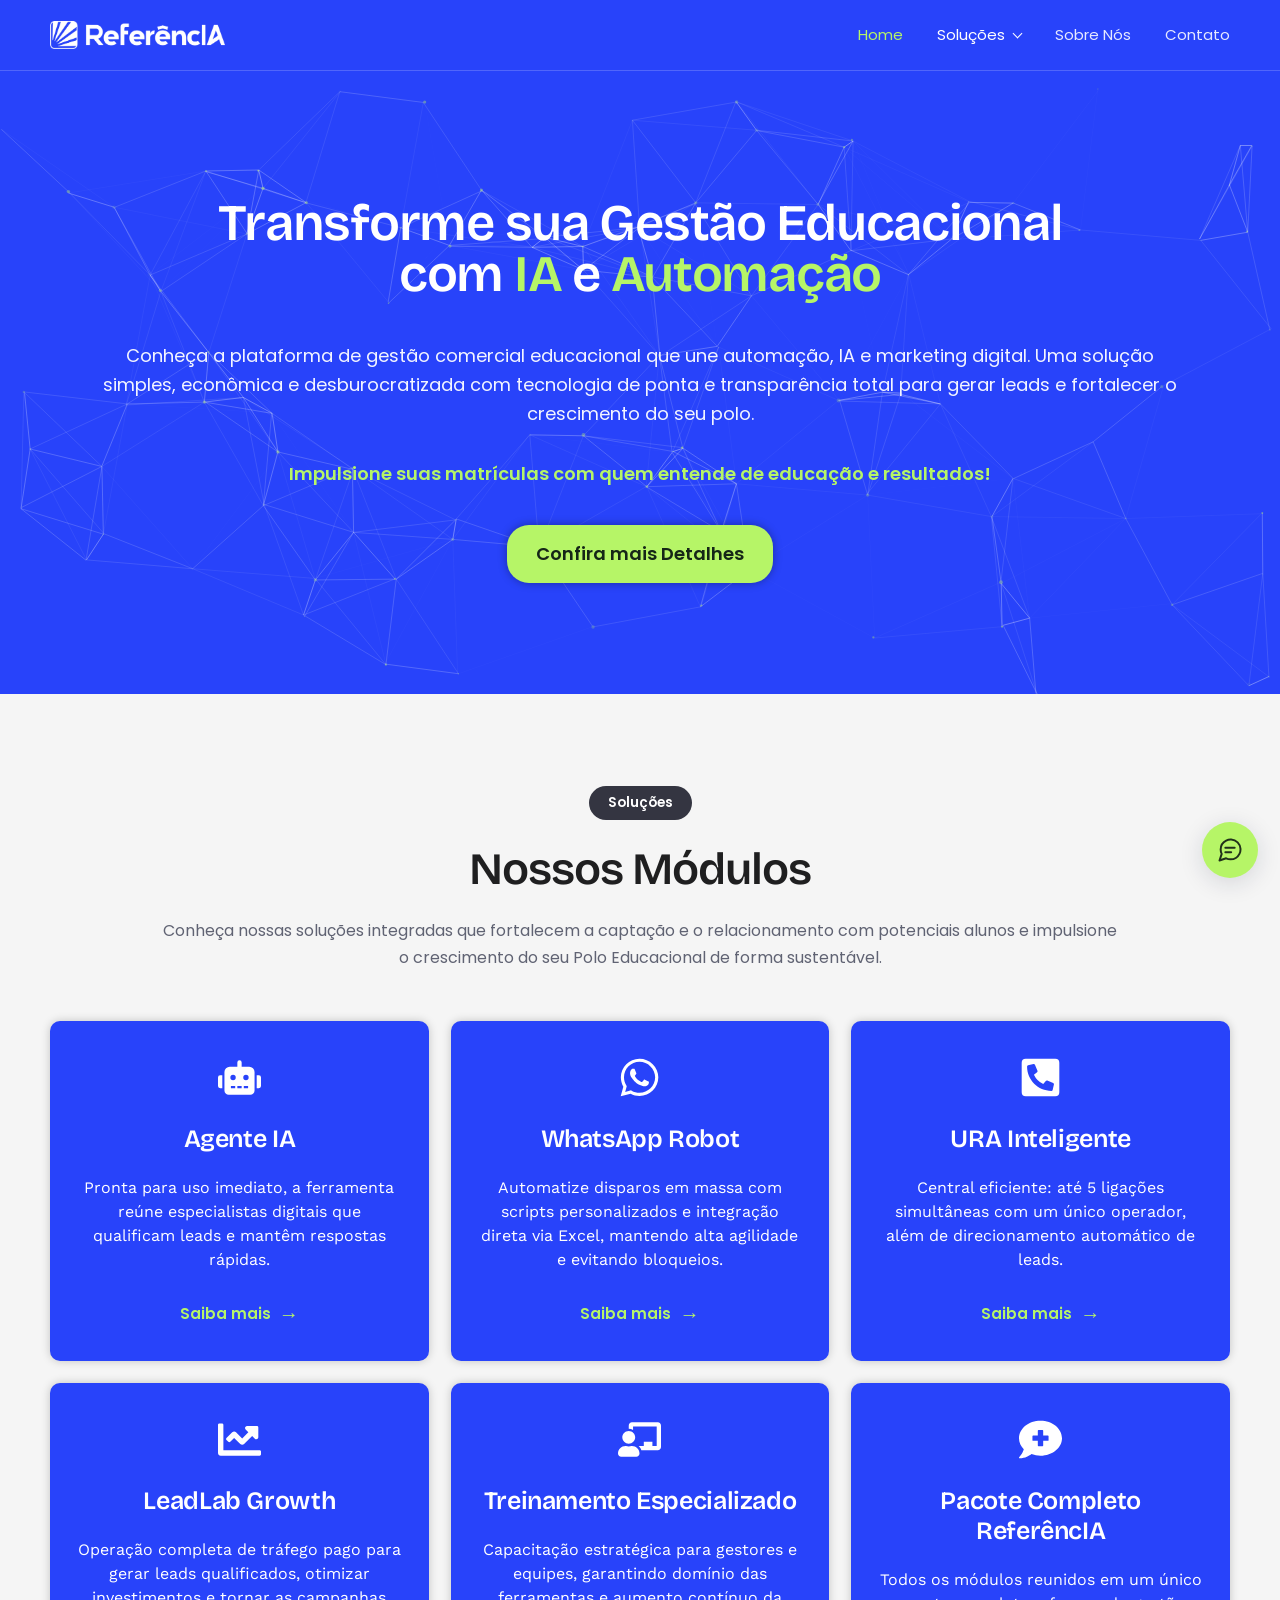
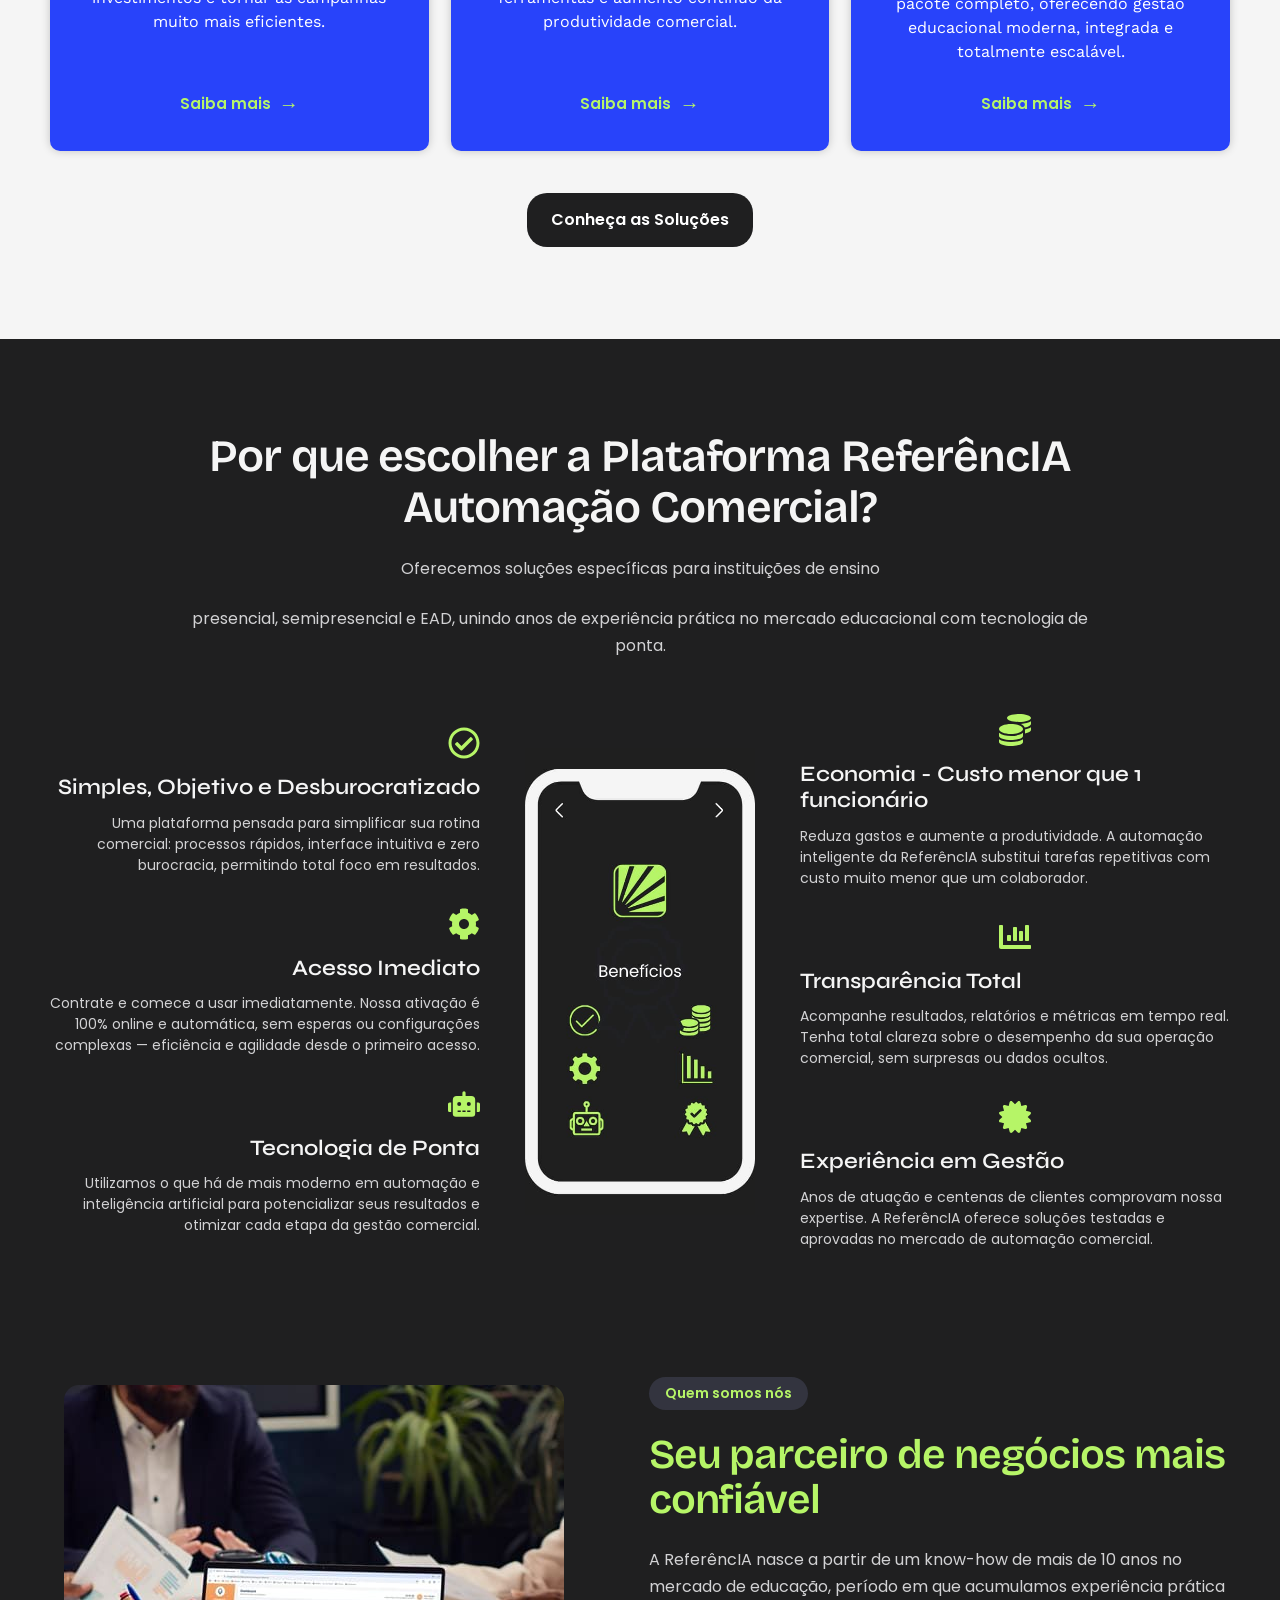
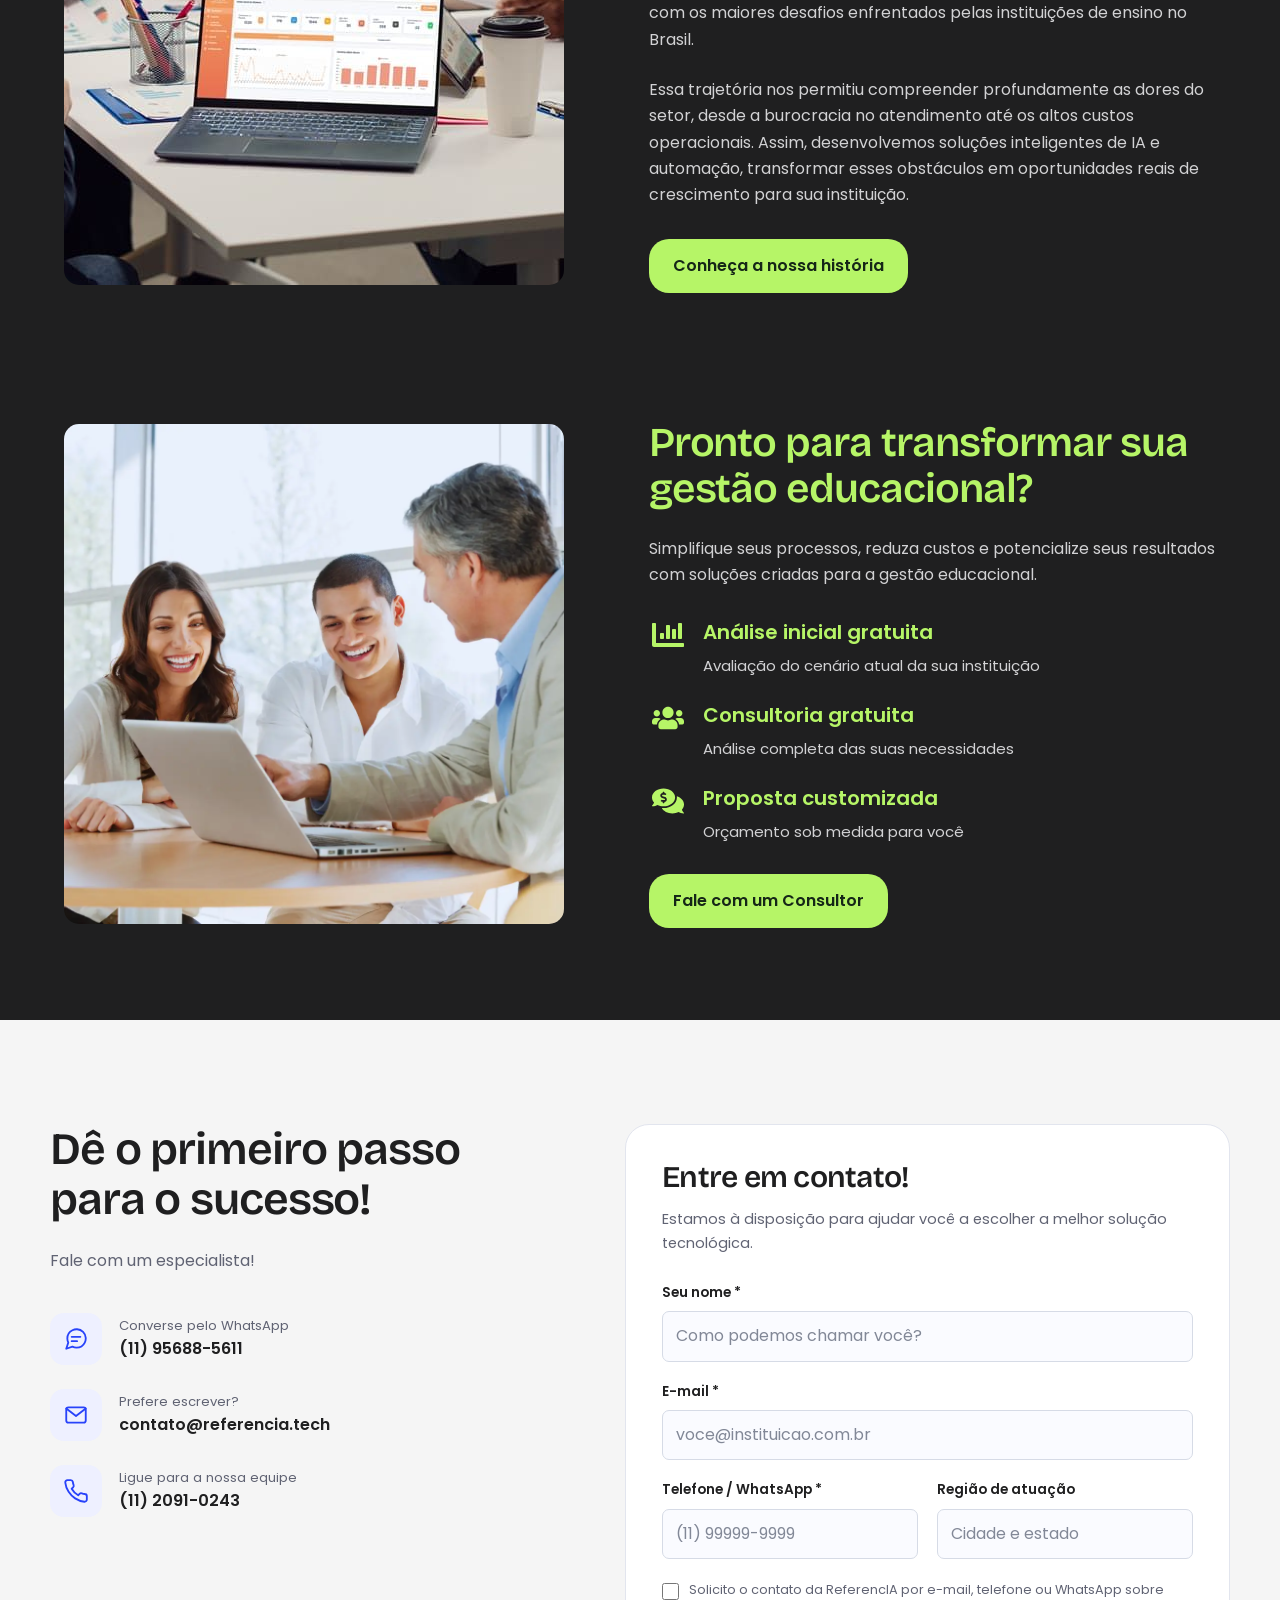
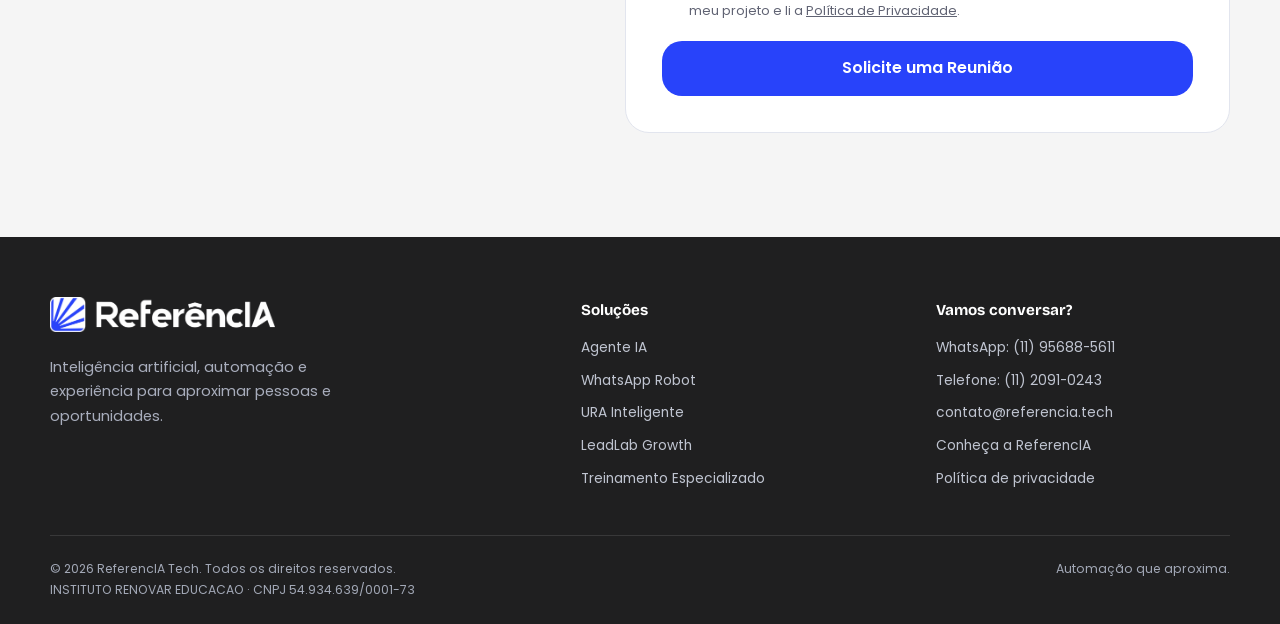
==== commit 1c578a70: "Corrige logo original e anima partículas nos banners de todas as soluções" ====
--- a/index.html
+++ b/index.html
@@ -1,7 +1,7 @@
 <!doctype html>
-<html lang="pt-BR"><head><meta charset="utf-8"><meta name="viewport" content="width=device-width, initial-scale=1"><title>Automação e gestão educacional | ReferencIA Tech</title><meta name="description" content="Soluções de inteligência artificial, automação, atendimento e captação para instituições de ensino. Conheça a ReferencIA Tech."><meta name="theme-color" content="#2843fa"><meta name="robots" content="index, follow"><link rel="canonical" href="https://referencia.tech/"><meta property="og:type" content="website"><meta property="og:locale" content="pt_BR"><meta property="og:site_name" content="ReferencIA Tech"><meta property="og:title" content="IA e automação para sua gestão educacional | ReferencIA Tech"><meta property="og:description" content="Soluções de inteligência artificial, automação, atendimento e captação para instituições de ensino. Conheça a ReferencIA Tech."><meta property="og:url" content="https://referencia.tech/"><meta property="og:image" content="https://referencia.tech/wp-content/uploads/2025/11/Diferenciais-6.jpg"><meta name="twitter:card" content="summary_large_image"><link rel="icon" type="image/png" href="./assets/favicon.png"><link rel="preload" href="./assets/brand.woff2" as="font" type="font/woff2" crossorigin><link rel="stylesheet" href="./assets/site.css?v=20260929-3"><script defer src="./assets/particles.min.js"></script><script defer src="./assets/site.js?v=20260929-3"></script><script type="application/ld+json">{"@context": "https://schema.org", "@type": "Organization", "name": "ReferencIA Tech", "legalName": "INSTITUTO RENOVAR EDUCACAO", "url": "https://referencia.tech/", "email": "contato@referencia.tech", "telephone": "+5511956885611"}</script><noscript><style>.menu-toggle{display:none}@media(max-width:720px){.nav-wrap{height:auto;flex-wrap:wrap;padding-block:20px}.nav-links{display:flex;position:static;padding:0;box-shadow:none;background:transparent;width:100%}}[data-contact-form]{display:none}</style></noscript></head><body class="reference-page"><a href="#conteudo" class="skip-link">Pular para o conteúdo</a>
-<header class="header"><div class="container nav-wrap"><a class="brand" href="./" aria-label="ReferencIA Tech — página inicial"><img src="[data-uri]" width="1024" height="161" alt="ReferencIA"></a>
+<html lang="pt-BR"><head><meta charset="utf-8"><meta name="viewport" content="width=device-width, initial-scale=1"><title>Automação e gestão educacional | ReferencIA Tech</title><meta name="description" content="Soluções de inteligência artificial, automação, atendimento e captação para instituições de ensino. Conheça a ReferencIA Tech."><meta name="theme-color" content="#2843fa"><meta name="robots" content="index, follow"><link rel="canonical" href="https://referencia.tech/"><meta property="og:type" content="website"><meta property="og:locale" content="pt_BR"><meta property="og:site_name" content="ReferencIA Tech"><meta property="og:title" content="IA e automação para sua gestão educacional | ReferencIA Tech"><meta property="og:description" content="Soluções de inteligência artificial, automação, atendimento e captação para instituições de ensino. Conheça a ReferencIA Tech."><meta property="og:url" content="https://referencia.tech/"><meta property="og:image" content="https://referencia.tech/wp-content/uploads/2025/11/Diferenciais-6.jpg"><meta name="twitter:card" content="summary_large_image"><link rel="icon" type="image/png" href="./assets/favicon.png"><link rel="preload" href="./assets/brand.woff2" as="font" type="font/woff2" crossorigin><link rel="stylesheet" href="./assets/site.css?v=20260929-4"><script defer src="./assets/particles.min.js?v=20260929-4"></script><script defer src="./assets/background.js?v=20260929-4"></script><script defer src="./assets/site.js?v=20260929-4"></script><script type="application/ld+json">{"@context": "https://schema.org", "@type": "Organization", "name": "ReferencIA Tech", "legalName": "INSTITUTO RENOVAR EDUCACAO", "url": "https://referencia.tech/", "email": "contato@referencia.tech", "telephone": "+5511956885611"}</script><noscript><style>.menu-toggle{display:none}@media(max-width:720px){.nav-wrap{height:auto;flex-wrap:wrap;padding-block:20px}.nav-links{display:flex;position:static;padding:0;box-shadow:none;background:transparent;width:100%}}[data-contact-form]{display:none}</style></noscript></head><body class="reference-page"><a href="#conteudo" class="skip-link">Pular para o conteúdo</a>
+<header class="header"><div class="container nav-wrap"><a class="brand" href="./" aria-label="ReferencIA Tech — página inicial"><img src="./assets/logo.png?v=20260929-4" width="1024" height="161" alt="ReferencIA"></a>
 <button class="menu-toggle" data-menu-toggle aria-expanded="false" aria-controls="menu-principal" aria-label="Abrir menu"><svg class="icon" viewBox="0 0 24 24" aria-hidden="true"><path d="M4 6h16M4 12h16M4 18h16"/></svg></button>
 <nav class="nav-links" id="menu-principal" data-menu aria-label="Navegação principal"><a href="./" aria-current="page">Home</a><details class="nav-solutions"><summary>Soluções</summary><div class="nav-solutions-panel"><a href="./solucoes/">Todas as soluções</a><a href="./agente-ia/">Agente IA</a><a href="./whatsapp-robot/">WhatsApp Robot</a><a href="./ura-inteligente/">URA Inteligente</a><a href="./leadlab-growth/">LeadLab Growth</a><a href="./treinamento-especializado/">Treinamento Especializado</a></div></details><a href="./sobre-nos/">Sobre Nós</a><a href="./contato/">Contato</a></nav></div></header><main id="conteudo">
 <section class="hero"><div id="hero-particles" class="hero-particles" data-particles aria-hidden="true"></div><div class="container"><div class="hero-inner"><h1>Transforme sua Gestão Educacional<br>com <em>IA</em> e <em>Automação</em></h1><p class="lead">Conheça a plataforma de gestão comercial educacional que une automação, IA e marketing digital. Uma solução simples, econômica e desburocratizada com tecnologia de ponta e transparência total para gerar leads e fortalecer o crescimento do seu polo.</p><p class="hero-highlight">Impulsione suas matrículas com quem entende de educação e resultados!</p><div class="actions"><a class="button lime" href="#solucoes">Confira mais Detalhes</a></div></div></div></section><section class="section reference-section home-modules" id="solucoes"><div class="container"><div class="section-heading"><div><span class="eyebrow">Soluções</span><h2>Nossos Módulos</h2></div><p class="">Conheça nossas soluções integradas que fortalecem a captação e o relacionamento com potenciais alunos e impulsione o crescimento do seu Polo Educacional de forma sustentável.</p></div><div class="solution-grid"><article class="solution-card"><div class="card-top"><span class="icon-box"><svg aria-hidden="true" class="icon original-icon" viewbox="0 0 640 512" xmlns="http://www.w3.org/2000/svg" focusable="false"><path d="M32,224H64V416H32A31.96166,31.96166,0,0,1,0,384V256A31.96166,31.96166,0,0,1,32,224Zm512-48V448a64.06328,64.06328,0,0,1-64,64H160a64.06328,64.06328,0,0,1-64-64V176a79.974,79.974,0,0,1,80-80H288V32a32,32,0,0,1,64,0V96H464A79.974,79.974,0,0,1,544,176ZM264,256a40,40,0,1,0-40,40A39.997,39.997,0,0,0,264,256Zm-8,128H192v32h64Zm96,0H288v32h64ZM456,256a40,40,0,1,0-40,40A39.997,39.997,0,0,0,456,256Zm-8,128H384v32h64ZM640,256V384a31.96166,31.96166,0,0,1-32,32H576V224h32A31.96166,31.96166,0,0,1,640,256Z"></path></svg></span></div><h3><a href="./agente-ia/">Agente IA</a></h3><p>Pronta para uso imediato, a ferramenta reúne especialistas digitais que qualificam leads e mantêm respostas rápidas.</p><a class="card-link" href="./agente-ia/" aria-label="Saiba mais sobre Agente IA">Saiba mais</a></article><article class="solution-card"><div class="card-top"><span class="icon-box"><svg aria-hidden="true" class="icon original-icon" viewbox="0 0 448 512" xmlns="http://www.w3.org/2000/svg" focusable="false"><path d="M380.9 97.1C339 55.1 283.2 32 223.9 32c-122.4 0-222 99.6-222 222 0 39.1 10.2 77.3 29.6 111L0 480l117.7-30.9c32.4 17.7 68.9 27 106.1 27h.1c122.3 0 224.1-99.6 224.1-222 0-59.3-25.2-115-67.1-157zm-157 341.6c-33.2 0-65.7-8.9-94-25.7l-6.7-4-69.8 18.3L72 359.2l-4.4-7c-18.5-29.4-28.2-63.3-28.2-98.2 0-101.7 82.8-184.5 184.6-184.5 49.3 0 95.6 19.2 130.4 54.1 34.8 34.9 56.2 81.2 56.1 130.5 0 101.8-84.9 184.6-186.6 184.6zm101.2-138.2c-5.5-2.8-32.8-16.2-37.9-18-5.1-1.9-8.8-2.8-12.5 2.8-3.7 5.6-14.3 18-17.6 21.8-3.2 3.7-6.5 4.2-12 1.4-32.6-16.3-54-29.1-75.5-66-5.7-9.8 5.7-9.1 16.3-30.3 1.8-3.7.9-6.9-.5-9.7-1.4-2.8-12.5-30.1-17.1-41.2-4.5-10.8-9.1-9.3-12.5-9.5-3.2-.2-6.9-.2-10.6-.2-3.7 0-9.7 1.4-14.8 6.9-5.1 5.6-19.4 19-19.4 46.3 0 27.3 19.9 53.7 22.6 57.4 2.8 3.7 39.1 59.7 94.8 83.8 35.2 15.2 49 16.5 66.6 13.9 10.7-1.6 32.8-13.4 37.4-26.4 4.6-13 4.6-24.1 3.2-26.4-1.3-2.5-5-3.9-10.5-6.6z"></path></svg></span></div><h3><a href="./whatsapp-robot/">WhatsApp Robot</a></h3><p>Automatize disparos em massa com scripts personalizados e integração direta via Excel, mantendo alta agilidade e evitando bloqueios.</p><a class="card-link" href="./whatsapp-robot/" aria-label="Saiba mais sobre WhatsApp Robot">Saiba mais</a></article><article class="solution-card"><div class="card-top"><span class="icon-box"><svg aria-hidden="true" class="icon original-icon" viewbox="0 0 448 512" xmlns="http://www.w3.org/2000/svg" focusable="false"><path d="M400 32H48A48 48 0 0 0 0 80v352a48 48 0 0 0 48 48h352a48 48 0 0 0 48-48V80a48 48 0 0 0-48-48zm-16.39 307.37l-15 65A15 15 0 0 1 354 416C194 416 64 286.29 64 126a15.7 15.7 0 0 1 11.63-14.61l65-15A18.23 18.23 0 0 1 144 96a16.27 16.27 0 0 1 13.79 9.09l30 70A17.9 17.9 0 0 1 189 181a17 17 0 0 1-5.5 11.61l-37.89 31a231.91 231.91 0 0 0 110.78 110.78l31-37.89A17 17 0 0 1 299 291a17.85 17.85 0 0 1 5.91 1.21l70 30A16.25 16.25 0 0 1 384 336a17.41 17.41 0 0 1-.39 3.37z"></path></svg></span></div><h3><a href="./ura-inteligente/">URA Inteligente</a></h3><p>Central eficiente: até 5 ligações simultâneas com um único operador, além de direcionamento automático de leads.</p><a class="card-link" href="./ura-inteligente/" aria-label="Saiba mais sobre URA Inteligente">Saiba mais</a></article><article class="solution-card"><div class="card-top"><span class="icon-box"><svg aria-hidden="true" class="icon original-icon" viewbox="0 0 512 512" xmlns="http://www.w3.org/2000/svg" focusable="false"><path d="M496 384H64V80c0-8.84-7.16-16-16-16H16C7.16 64 0 71.16 0 80v336c0 17.67 14.33 32 32 32h464c8.84 0 16-7.16 16-16v-32c0-8.84-7.16-16-16-16zM464 96H345.94c-21.38 0-32.09 25.85-16.97 40.97l32.4 32.4L288 242.75l-73.37-73.37c-12.5-12.5-32.76-12.5-45.25 0l-68.69 68.69c-6.25 6.25-6.25 16.38 0 22.63l22.62 22.62c6.25 6.25 16.38 6.25 22.63 0L192 237.25l73.37 73.37c12.5 12.5 32.76 12.5 45.25 0l96-96 32.4 32.4c15.12 15.12 40.97 4.41 40.97-16.97V112c.01-8.84-7.15-16-15.99-16z"></path></svg></span></div><h3><a href="./leadlab-growth/">LeadLab Growth</a></h3><p>Operação completa de tráfego pago para gerar leads qualificados, otimizar investimentos e tornar as campanhas muito mais eficientes.</p><a class="card-link" href="./leadlab-growth/" aria-label="Saiba mais sobre LeadLab Growth">Saiba mais</a></article><article class="solution-card"><div class="card-top"><span class="icon-box"><svg aria-hidden="true" class="icon original-icon" viewbox="0 0 640 512" xmlns="http://www.w3.org/2000/svg" focusable="false"><path d="M208 352c-2.39 0-4.78.35-7.06 1.09C187.98 357.3 174.35 360 160 360c-14.35 0-27.98-2.7-40.95-6.91-2.28-.74-4.66-1.09-7.05-1.09C49.94 352-.33 402.48 0 464.62.14 490.88 21.73 512 48 512h224c26.27 0 47.86-21.12 48-47.38.33-62.14-49.94-112.62-112-112.62zm-48-32c53.02 0 96-42.98 96-96s-42.98-96-96-96-96 42.98-96 96 42.98 96 96 96zM592 0H208c-26.47 0-48 22.25-48 49.59V96c23.42 0 45.1 6.78 64 17.8V64h352v288h-64v-64H384v64h-76.24c19.1 16.69 33.12 38.73 39.69 64H592c26.47 0 48-22.25 48-49.59V49.59C640 22.25 618.47 0 592 0z"></path></svg></span></div><h3><a href="./treinamento-especializado/">Treinamento Especializado</a></h3><p>Capacitação estratégica para gestores e equipes, garantindo domínio das ferramentas e aumento contínuo da produtividade comercial.</p><a class="card-link" href="./treinamento-especializado/" aria-label="Saiba mais sobre Treinamento Especializado">Saiba mais</a></article><article class="solution-card"><div class="card-top"><span class="icon-box"><svg aria-hidden="true" class="icon original-icon" viewbox="0 0 512 512" xmlns="http://www.w3.org/2000/svg" focusable="false"><path d="M256 32C114.62 32 0 125.12 0 240c0 49.56 21.41 95 57 130.74C44.46 421.05 2.7 466 2.2 466.5A8 8 0 0 0 8 480c66.26 0 116-31.75 140.6-51.38A304.66 304.66 0 0 0 256 448c141.39 0 256-93.12 256-208S397.39 32 256 32zm96 232a8 8 0 0 1-8 8h-56v56a8 8 0 0 1-8 8h-48a8 8 0 0 1-8-8v-56h-56a8 8 0 0 1-8-8v-48a8 8 0 0 1 8-8h56v-56a8 8 0 0 1 8-8h48a8 8 0 0 1 8 8v56h56a8 8 0 0 1 8 8z"></path></svg></span></div><h3><a href="./solucao-completa/">Pacote Completo ReferêncIA</a></h3><p>Todos os módulos reunidos em um único pacote completo, oferecendo gestão educacional moderna, integrada e totalmente escalável.</p><a class="card-link" href="./solucao-completa/" aria-label="Saiba mais sobre Pacote Completo ReferêncIA">Saiba mais</a></article></div><div class="center-action"><a class="button dark" href="./solucoes/">Conheça as Soluções</a></div></div></section><section class="section reference-section reference-dark results" id="beneficios"><div class="container"><div class="reference-heading"><h2>Por que escolher a Plataforma ReferêncIA Automação Comercial?</h2><p class="">Oferecemos soluções específicas para instituições de ensino</p><p class="">presencial, semipresencial e EAD, unindo anos de experiência prática no mercado educacional com tecnologia de ponta.</p></div><div class="benefits-showcase"><div class="benefits-column"><article class="reference-feature benefit"><span class="reference-icon"><svg aria-hidden="true" class="icon original-icon" viewbox="0 0 512 512" xmlns="http://www.w3.org/2000/svg" focusable="false"><path d="M256 8C119.033 8 8 119.033 8 256s111.033 248 248 248 248-111.033 248-248S392.967 8 256 8zm0 48c110.532 0 200 89.451 200 200 0 110.532-89.451 200-200 200-110.532 0-200-89.451-200-200 0-110.532 89.451-200 200-200m140.204 130.267l-22.536-22.718c-4.667-4.705-12.265-4.736-16.97-.068L215.346 303.697l-59.792-60.277c-4.667-4.705-12.265-4.736-16.97-.069l-22.719 22.536c-4.705 4.667-4.736 12.265-.068 16.971l90.781 91.516c4.667 4.705 12.265 4.736 16.97.068l172.589-171.204c4.704-4.668 4.734-12.266.067-16.971z"></path></svg></span><h3>Simples, Objetivo e Desburocratizado</h3><p>Uma plataforma pensada para simplificar sua rotina comercial: processos rápidos, interface intuitiva e zero burocracia, permitindo total foco em resultados.</p></article><article class="reference-feature benefit"><span class="reference-icon"><svg aria-hidden="true" class="icon original-icon" viewbox="0 0 512 512" xmlns="http://www.w3.org/2000/svg" focusable="false"><path d="M487.4 315.7l-42.6-24.6c4.3-23.2 4.3-47 0-70.2l42.6-24.6c4.9-2.8 7.1-8.6 5.5-14-11.1-35.6-30-67.8-54.7-94.6-3.8-4.1-10-5.1-14.8-2.3L380.8 110c-17.9-15.4-38.5-27.3-60.8-35.1V25.8c0-5.6-3.9-10.5-9.4-11.7-36.7-8.2-74.3-7.8-109.2 0-5.5 1.2-9.4 6.1-9.4 11.7V75c-22.2 7.9-42.8 19.8-60.8 35.1L88.7 85.5c-4.9-2.8-11-1.9-14.8 2.3-24.7 26.7-43.6 58.9-54.7 94.6-1.7 5.4.6 11.2 5.5 14L67.3 221c-4.3 23.2-4.3 47 0 70.2l-42.6 24.6c-4.9 2.8-7.1 8.6-5.5 14 11.1 35.6 30 67.8 54.7 94.6 3.8 4.1 10 5.1 14.8 2.3l42.6-24.6c17.9 15.4 38.5 27.3 60.8 35.1v49.2c0 5.6 3.9 10.5 9.4 11.7 36.7 8.2 74.3 7.8 109.2 0 5.5-1.2 9.4-6.1 9.4-11.7v-49.2c22.2-7.9 42.8-19.8 60.8-35.1l42.6 24.6c4.9 2.8 11 1.9 14.8-2.3 24.7-26.7 43.6-58.9 54.7-94.6 1.5-5.5-.7-11.3-5.6-14.1zM256 336c-44.1 0-80-35.9-80-80s35.9-80 80-80 80 35.9 80 80-35.9 80-80 80z"></path></svg></span><h3>Acesso Imediato</h3><p>Contrate e comece a usar imediatamente. Nossa ativação é 100% online e automática, sem esperas ou configurações complexas — eficiência e agilidade desde o primeiro acesso.</p></article><article class="reference-feature benefit"><span class="reference-icon"><svg aria-hidden="true" class="icon original-icon" viewbox="0 0 640 512" xmlns="http://www.w3.org/2000/svg" focusable="false"><path d="M32,224H64V416H32A31.96166,31.96166,0,0,1,0,384V256A31.96166,31.96166,0,0,1,32,224Zm512-48V448a64.06328,64.06328,0,0,1-64,64H160a64.06328,64.06328,0,0,1-64-64V176a79.974,79.974,0,0,1,80-80H288V32a32,32,0,0,1,64,0V96H464A79.974,79.974,0,0,1,544,176ZM264,256a40,40,0,1,0-40,40A39.997,39.997,0,0,0,264,256Zm-8,128H192v32h64Zm96,0H288v32h64ZM456,256a40,40,0,1,0-40,40A39.997,39.997,0,0,0,456,256Zm-8,128H384v32h64ZM640,256V384a31.96166,31.96166,0,0,1-32,32H576V224h32A31.96166,31.96166,0,0,1,640,256Z"></path></svg></span><h3>Tecnologia de Ponta</h3><p>Utilizamos o que há de mais moderno em automação e inteligência artificial para potencializar seus resultados e otimizar cada etapa da gestão comercial.</p></article></div><figure class="benefits-phone"><img class="" src="./assets/reference/Diferenciais-6.jpg" alt="Benefícios da plataforma ReferencIA: automação, economia e gestão" width="443" height="900" loading="lazy"></figure><div class="benefits-column"><article class="reference-feature benefit"><span class="reference-icon"><svg aria-hidden="true" class="icon original-icon" viewbox="0 0 512 512" xmlns="http://www.w3.org/2000/svg" focusable="false"><path d="M0 405.3V448c0 35.3 86 64 192 64s192-28.7 192-64v-42.7C342.7 434.4 267.2 448 192 448S41.3 434.4 0 405.3zM320 128c106 0 192-28.7 192-64S426 0 320 0 128 28.7 128 64s86 64 192 64zM0 300.4V352c0 35.3 86 64 192 64s192-28.7 192-64v-51.6c-41.3 34-116.9 51.6-192 51.6S41.3 334.4 0 300.4zm416 11c57.3-11.1 96-31.7 96-55.4v-42.7c-23.2 16.4-57.3 27.6-96 34.5v63.6zM192 160C86 160 0 195.8 0 240s86 80 192 80 192-35.8 192-80-86-80-192-80zm219.3 56.3c60-10.8 100.7-32 100.7-56.3v-42.7c-35.5 25.1-96.5 38.6-160.7 41.8 29.5 14.3 51.2 33.5 60 57.2z"></path></svg></span><h3>Economia - Custo menor que 1 funcionário</h3><p>Reduza gastos e aumente a produtividade. A automação inteligente da ReferêncIA substitui tarefas repetitivas com custo muito menor que um colaborador.</p></article><article class="reference-feature benefit"><span class="reference-icon"><svg aria-hidden="true" class="icon original-icon" viewbox="0 0 512 512" xmlns="http://www.w3.org/2000/svg" focusable="false"><path d="M332.8 320h38.4c6.4 0 12.8-6.4 12.8-12.8V172.8c0-6.4-6.4-12.8-12.8-12.8h-38.4c-6.4 0-12.8 6.4-12.8 12.8v134.4c0 6.4 6.4 12.8 12.8 12.8zm96 0h38.4c6.4 0 12.8-6.4 12.8-12.8V76.8c0-6.4-6.4-12.8-12.8-12.8h-38.4c-6.4 0-12.8 6.4-12.8 12.8v230.4c0 6.4 6.4 12.8 12.8 12.8zm-288 0h38.4c6.4 0 12.8-6.4 12.8-12.8v-70.4c0-6.4-6.4-12.8-12.8-12.8h-38.4c-6.4 0-12.8 6.4-12.8 12.8v70.4c0 6.4 6.4 12.8 12.8 12.8zm96 0h38.4c6.4 0 12.8-6.4 12.8-12.8V108.8c0-6.4-6.4-12.8-12.8-12.8h-38.4c-6.4 0-12.8 6.4-12.8 12.8v198.4c0 6.4 6.4 12.8 12.8 12.8zM496 384H64V80c0-8.84-7.16-16-16-16H16C7.16 64 0 71.16 0 80v336c0 17.67 14.33 32 32 32h464c8.84 0 16-7.16 16-16v-32c0-8.84-7.16-16-16-16z"></path></svg></span><h3>Transparência Total</h3><p>Acompanhe resultados, relatórios e métricas em tempo real. Tenha total clareza sobre o desempenho da sua operação comercial, sem surpresas ou dados ocultos.</p></article><article class="reference-feature benefit"><span class="reference-icon"><svg aria-hidden="true" class="icon original-icon" viewbox="0 0 512 512" xmlns="http://www.w3.org/2000/svg" focusable="false"><path d="M458.622 255.92l45.985-45.005c13.708-12.977 7.316-36.039-10.664-40.339l-62.65-15.99 17.661-62.015c4.991-17.838-11.829-34.663-29.661-29.671l-61.994 17.667-15.984-62.671C337.085.197 313.765-6.276 300.99 7.228L256 53.57 211.011 7.229c-12.63-13.351-36.047-7.234-40.325 10.668l-15.984 62.671-61.995-17.667C74.87 57.907 58.056 74.738 63.046 92.572l17.661 62.015-62.65 15.99C.069 174.878-6.31 197.944 7.392 210.915l45.985 45.005-45.985 45.004c-13.708 12.977-7.316 36.039 10.664 40.339l62.65 15.99-17.661 62.015c-4.991 17.838 11.829 34.663 29.661 29.671l61.994-17.667 15.984 62.671c4.439 18.575 27.696 24.018 40.325 10.668L256 458.61l44.989 46.001c12.5 13.488 35.987 7.486 40.325-10.668l15.984-62.671 61.994 17.667c17.836 4.994 34.651-11.837 29.661-29.671l-17.661-62.015 62.65-15.99c17.987-4.302 24.366-27.367 10.664-40.339l-45.984-45.004z"></path></svg></span><h3>Experiência em Gestão</h3><p>Anos de atuação e centenas de clientes comprovam nossa expertise. A ReferêncIA oferece soluções testadas e aprovadas no mercado de automação comercial.</p></article></div></div></div></section><section class="section reference-section reference-dark home-about" id="sobre"><div class="container"><div class="about-layout"><div class="about-image"><img class="" src="./assets/reference/ReferencIA-Sobre-Nos-500x500-1-rebbbbfbo1z89j3s08wqvoly0wlm1phqmhi3yv3iq0.jpg" alt="Equipe analisando a gestão comercial" width="500" height="500" loading="lazy"></div><div class="about-copy"><span class="eyebrow">Quem somos nós</span><h2>Seu parceiro de negócios mais confiável</h2><p class="">A ReferêncIA nasce a partir de um know-how de mais de 10 anos no mercado de educação, período em que acumulamos experiência prática com os maiores desafios enfrentados pelas instituições de ensino no Brasil.</p><p class="">Essa trajetória nos permitiu compreender profundamente as dores do setor, desde a burocracia no atendimento até os altos custos operacionais. Assim, desenvolvemos soluções inteligentes de IA e automação, transformar esses obstáculos em oportunidades reais de crescimento para sua instituição.</p><div class="actions"><a class="button lime" href="./sobre-nos/">Conheça a nossa história</a></div></div></div></div></section><section class="section reference-section reference-dark" id="consultoria"><div class="container"><div class="about-layout"><div class="about-image"><img class="" src="./assets/reference/Design-sem-nome-36.webp" alt="Equipe em uma reunião de consultoria" width="1024" height="1024" loading="lazy"></div><div class="about-copy"><h2>Pronto para transformar sua gestão educacional?</h2><p class="">Simplifique seus processos, reduza custos e potencialize seus resultados com soluções criadas para a gestão educacional.</p><div class="reference-grid compact"><article class="reference-feature "><span class="reference-icon"><svg aria-hidden="true" class="icon original-icon" viewbox="0 0 512 512" xmlns="http://www.w3.org/2000/svg" focusable="false"><path d="M332.8 320h38.4c6.4 0 12.8-6.4 12.8-12.8V172.8c0-6.4-6.4-12.8-12.8-12.8h-38.4c-6.4 0-12.8 6.4-12.8 12.8v134.4c0 6.4 6.4 12.8 12.8 12.8zm96 0h38.4c6.4 0 12.8-6.4 12.8-12.8V76.8c0-6.4-6.4-12.8-12.8-12.8h-38.4c-6.4 0-12.8 6.4-12.8 12.8v230.4c0 6.4 6.4 12.8 12.8 12.8zm-288 0h38.4c6.4 0 12.8-6.4 12.8-12.8v-70.4c0-6.4-6.4-12.8-12.8-12.8h-38.4c-6.4 0-12.8 6.4-12.8 12.8v70.4c0 6.4 6.4 12.8 12.8 12.8zm96 0h38.4c6.4 0 12.8-6.4 12.8-12.8V108.8c0-6.4-6.4-12.8-12.8-12.8h-38.4c-6.4 0-12.8 6.4-12.8 12.8v198.4c0 6.4 6.4 12.8 12.8 12.8zM496 384H64V80c0-8.84-7.16-16-16-16H16C7.16 64 0 71.16 0 80v336c0 17.67 14.33 32 32 32h464c8.84 0 16-7.16 16-16v-32c0-8.84-7.16-16-16-16z"></path></svg></span><h3>Análise inicial gratuita</h3><p>Avaliação do cenário atual da sua instituição</p></article><article class="reference-feature "><span class="reference-icon"><svg aria-hidden="true" class="icon original-icon" viewbox="0 0 640 512" xmlns="http://www.w3.org/2000/svg" focusable="false"><path d="M96 224c35.3 0 64-28.7 64-64s-28.7-64-64-64-64 28.7-64 64 28.7 64 64 64zm448 0c35.3 0 64-28.7 64-64s-28.7-64-64-64-64 28.7-64 64 28.7 64 64 64zm32 32h-64c-17.6 0-33.5 7.1-45.1 18.6 40.3 22.1 68.9 62 75.1 109.4h66c17.7 0 32-14.3 32-32v-32c0-35.3-28.7-64-64-64zm-256 0c61.9 0 112-50.1 112-112S381.9 32 320 32 208 82.1 208 144s50.1 112 112 112zm76.8 32h-8.3c-20.8 10-43.9 16-68.5 16s-47.6-6-68.5-16h-8.3C179.6 288 128 339.6 128 403.2V432c0 26.5 21.5 48 48 48h288c26.5 0 48-21.5 48-48v-28.8c0-63.6-51.6-115.2-115.2-115.2zm-223.7-13.4C161.5 263.1 145.6 256 128 256H64c-35.3 0-64 28.7-64 64v32c0 17.7 14.3 32 32 32h65.9c6.3-47.4 34.9-87.3 75.2-109.4z"></path></svg></span><h3>Consultoria gratuita</h3><p>Análise completa das suas necessidades</p></article><article class="reference-feature "><span class="reference-icon"><svg aria-hidden="true" class="icon original-icon" viewbox="0 0 576 512" xmlns="http://www.w3.org/2000/svg" focusable="false"><path d="M416 192c0-88.37-93.12-160-208-160S0 103.63 0 192c0 34.27 14.13 65.95 37.97 91.98C24.61 314.22 2.52 338.16 2.2 338.5A7.995 7.995 0 0 0 8 352c36.58 0 66.93-12.25 88.73-24.98C128.93 342.76 167.02 352 208 352c114.88 0 208-71.63 208-160zm-224 96v-16.29c-11.29-.58-22.27-4.52-31.37-11.35-3.9-2.93-4.1-8.77-.57-12.14l11.75-11.21c2.77-2.64 6.89-2.76 10.13-.73 3.87 2.42 8.26 3.72 12.82 3.72h28.11c6.5 0 11.8-5.92 11.8-13.19 0-5.95-3.61-11.19-8.77-12.73l-45-13.5c-18.59-5.58-31.58-23.42-31.58-43.39 0-24.52 19.05-44.44 42.67-45.07V96c0-4.42 3.58-8 8-8h16c4.42 0 8 3.58 8 8v16.29c11.29.58 22.27 4.51 31.37 11.35 3.9 2.93 4.1 8.77.57 12.14l-11.75 11.21c-2.77 2.64-6.89 2.76-10.13.73-3.87-2.43-8.26-3.72-12.82-3.72h-28.11c-6.5 0-11.8 5.92-11.8 13.19 0 5.95 3.61 11.19 8.77 12.73l45 13.5c18.59 5.58 31.58 23.42 31.58 43.39 0 24.53-19.05 44.44-42.67 45.07V288c0 4.42-3.58 8-8 8h-16c-4.42 0-8-3.58-8-8zm346.01 123.99C561.87 385.96 576 354.27 576 320c0-66.94-53.49-124.2-129.33-148.07.86 6.6 1.33 13.29 1.33 20.07 0 105.87-107.66 192-240 192-10.78 0-21.32-.77-31.73-1.88C207.8 439.63 281.77 480 368 480c40.98 0 79.07-9.24 111.27-24.98C501.07 467.75 531.42 480 568 480c3.2 0 6.09-1.91 7.34-4.84 1.27-2.94.66-6.34-1.55-8.67-.31-.33-22.42-24.24-35.78-54.5z"></path></svg></span><h3>Proposta customizada</h3><p>Orçamento sob medida para você</p></article></div><div class="actions"><a class="button lime" href="#contato">Fale com um Consultor</a></div></div></div></div></section><section class="section" id="contato"><div class="container contact-layout"><div class="contact-copy"><h2>Dê o primeiro passo para o sucesso!</h2><p>Fale com um especialista!</p><div class="contact-options"><a class="contact-option" href="https://wa.me/5511956885611?text=Ol%C3%A1%21%20Quero%20conhecer%20as%20solu%C3%A7%C3%B5es%20da%20ReferencIA%20Tech." target="_blank" rel="noopener noreferrer"><span class="icon-box"><svg class="icon" viewBox="0 0 24 24" aria-hidden="true"><path d="M21 11.5a8.4 8.4 0 0 1-.9 3.8 8.5 8.5 0 0 1-7.6 4.7 8.4 8.4 0 0 1-3.8-.9L3 21l1.9-5.7a8.4 8.4 0 0 1-.9-3.8 8.5 8.5 0 0 1 4.7-7.6 8.4 8.4 0 0 1 3.8-.9h.5a8.5 8.5 0 0 1 8 8v.5Z"/><path d="M8 10h8m-8 4h5"/></svg></span><span><small>Converse pelo WhatsApp</small><strong>(11) 95688-5611</strong></span></a><a class="contact-option" href="mailto:contato@referencia.tech"><span class="icon-box"><svg class="icon" viewBox="0 0 24 24" aria-hidden="true"><rect x="3" y="5" width="18" height="14" rx="2"/><path d="m3 6 9 7 9-7"/></svg></span><span><small>Prefere escrever?</small><strong>contato@referencia.tech</strong></span></a><a class="contact-option" href="tel:+551120910243"><span class="icon-box"><svg class="icon" viewBox="0 0 24 24" aria-hidden="true"><path d="M22 16.9v3a2 2 0 0 1-2.2 2 19.8 19.8 0 0 1-8.6-3.1 19.5 19.5 0 0 1-6-6A19.8 19.8 0 0 1 2.1 4.2 2 2 0 0 1 4.1 2h3a2 2 0 0 1 2 1.7 12.8 12.8 0 0 0 .7 2.8 2 2 0 0 1-.5 2.1L8 9.9a16 16 0 0 0 6 6l1.3-1.3a2 2 0 0 1 2.1-.5 12.8 12.8 0 0 0 2.8.7 2 2 0 0 1 1.8 2.1Z"/></svg></span><span><small>Ligue para a nossa equipe</small><strong>(11) 2091-0243</strong></span></a></div></div><div class="form-panel"><h2>Entre em contato!</h2><p class="">Estamos à disposição para ajudar você a escolher a melhor solução tecnológica.</p><form data-contact-form><div class="form-grid"><div class="field full"><label for="nome">Seu nome *</label><input id="nome" name="nome" autocomplete="name" required maxlength="120" placeholder="Como podemos chamar você?"></div><div class="field full"><label for="email">E-mail *</label><input id="email" name="email" type="email" autocomplete="email" required maxlength="180" placeholder="voce@instituicao.com.br"></div><div class="field"><label for="telefone">Telefone / WhatsApp *</label><input id="telefone" name="telefone" type="tel" autocomplete="tel" required maxlength="25" placeholder="(11) 99999-9999"></div><div class="field"><label for="regiao">Região de atuação</label><input id="regiao" name="regiao" autocomplete="address-level2" maxlength="120" placeholder="Cidade e estado"></div></div><label class="consent"><input type="checkbox" name="consentimento" required><span>Solicito o contato da ReferencIA por e-mail, telefone ou WhatsApp sobre meu projeto e li a <a href="./politica-de-privacidade/">Política de Privacidade</a>.</span></label><button type="submit" class="button">Solicite uma Reunião</button><p class="form-status" role="status" aria-live="polite"></p><a class="form-fallback" data-form-fallback href="https://wa.me/5511956885611?text=Ol%C3%A1%21%20Quero%20conhecer%20as%20solu%C3%A7%C3%B5es%20da%20ReferencIA%20Tech." target="_blank" rel="noopener noreferrer" hidden>Continuar pelo WhatsApp</a></form><noscript><p>Para solicitar contato, fale com nossa equipe pelo <a href="https://wa.me/5511956885611?text=Ol%C3%A1%21%20Quero%20conhecer%20as%20solu%C3%A7%C3%B5es%20da%20ReferencIA%20Tech.">WhatsApp</a> ou pelo e-mail contato@referencia.tech.</p></noscript></div></div></section>
-</main><footer class="footer"><div class="container"><div class="footer-top"><div class="footer-about"><a class="brand" href="./" aria-label="ReferencIA Tech — início"><img src="[data-uri]" width="1024" height="161" alt="ReferencIA"></a><p>Inteligência artificial, automação e experiência para aproximar pessoas e oportunidades.</p></div><div><h3>Soluções</h3><div class="footer-links"><a href="./agente-ia/">Agente IA</a><a href="./whatsapp-robot/">WhatsApp Robot</a><a href="./ura-inteligente/">URA Inteligente</a><a href="./leadlab-growth/">LeadLab Growth</a><a href="./treinamento-especializado/">Treinamento Especializado</a></div></div><div><h3>Vamos conversar?</h3><div class="footer-links"><a href="https://wa.me/5511956885611?text=Ol%C3%A1%21%20Quero%20conhecer%20as%20solu%C3%A7%C3%B5es%20da%20ReferencIA%20Tech." target="_blank" rel="noopener noreferrer">WhatsApp: (11) 95688-5611</a><a href="tel:+551120910243">Telefone: (11) 2091-0243</a><a href="mailto:contato@referencia.tech">contato@referencia.tech</a><a href="./sobre-nos/">Conheça a ReferencIA</a><a href="./politica-de-privacidade/">Política de privacidade</a></div></div></div><div class="footer-legal"><p>© 2026 ReferencIA Tech. Todos os direitos reservados.<br>INSTITUTO RENOVAR EDUCACAO · CNPJ 54.934.639/0001-73</p><span>Automação que aproxima.</span></div></div></footer><a class="whatsapp-float" href="https://wa.me/5511956885611?text=Ol%C3%A1%21%20Quero%20conhecer%20as%20solu%C3%A7%C3%B5es%20da%20ReferencIA%20Tech." target="_blank" rel="noopener noreferrer" aria-label="Conversar com a ReferencIA pelo WhatsApp"><svg class="icon" viewBox="0 0 24 24" aria-hidden="true"><path d="M21 11.5a8.4 8.4 0 0 1-.9 3.8 8.5 8.5 0 0 1-7.6 4.7 8.4 8.4 0 0 1-3.8-.9L3 21l1.9-5.7a8.4 8.4 0 0 1-.9-3.8 8.5 8.5 0 0 1 4.7-7.6 8.4 8.4 0 0 1 3.8-.9h.5a8.5 8.5 0 0 1 8 8v.5Z"/><path d="M8 10h8m-8 4h5"/></svg></a></body></html>+</main><footer class="footer"><div class="container"><div class="footer-top"><div class="footer-about"><a class="brand" href="./" aria-label="ReferencIA Tech — início"><img src="./assets/logo.png?v=20260929-4" width="1024" height="161" alt="ReferencIA"></a><p>Inteligência artificial, automação e experiência para aproximar pessoas e oportunidades.</p></div><div><h3>Soluções</h3><div class="footer-links"><a href="./agente-ia/">Agente IA</a><a href="./whatsapp-robot/">WhatsApp Robot</a><a href="./ura-inteligente/">URA Inteligente</a><a href="./leadlab-growth/">LeadLab Growth</a><a href="./treinamento-especializado/">Treinamento Especializado</a></div></div><div><h3>Vamos conversar?</h3><div class="footer-links"><a href="https://wa.me/5511956885611?text=Ol%C3%A1%21%20Quero%20conhecer%20as%20solu%C3%A7%C3%B5es%20da%20ReferencIA%20Tech." target="_blank" rel="noopener noreferrer">WhatsApp: (11) 95688-5611</a><a href="tel:+551120910243">Telefone: (11) 2091-0243</a><a href="mailto:contato@referencia.tech">contato@referencia.tech</a><a href="./sobre-nos/">Conheça a ReferencIA</a><a href="./politica-de-privacidade/">Política de privacidade</a></div></div></div><div class="footer-legal"><p>© 2026 ReferencIA Tech. Todos os direitos reservados.<br>INSTITUTO RENOVAR EDUCACAO · CNPJ 54.934.639/0001-73</p><span>Automação que aproxima.</span></div></div></footer><a class="whatsapp-float" href="https://wa.me/5511956885611?text=Ol%C3%A1%21%20Quero%20conhecer%20as%20solu%C3%A7%C3%B5es%20da%20ReferencIA%20Tech." target="_blank" rel="noopener noreferrer" aria-label="Conversar com a ReferencIA pelo WhatsApp"><svg class="icon" viewBox="0 0 24 24" aria-hidden="true"><path d="M21 11.5a8.4 8.4 0 0 1-.9 3.8 8.5 8.5 0 0 1-7.6 4.7 8.4 8.4 0 0 1-3.8-.9L3 21l1.9-5.7a8.4 8.4 0 0 1-.9-3.8 8.5 8.5 0 0 1 4.7-7.6 8.4 8.4 0 0 1 3.8-.9h.5a8.5 8.5 0 0 1 8 8v.5Z"/><path d="M8 10h8m-8 4h5"/></svg></a></body></html>
--- a/assets/site.css
+++ b/assets/site.css
@@ -19,8 +19,8 @@
 .brand img{width:254px;height:auto;filter:brightness(0) invert(1)}
 .hero{background:#2843fa}
 .hero:before{display:none}
-.hero-particles{position:absolute;inset:0;overflow:hidden;pointer-events:none}
-.hero-particles canvas{display:block;width:100%;height:100%}
+.hero-particles{position:absolute;inset:0;z-index:0;overflow:hidden;pointer-events:none}
+.hero-particles canvas{position:absolute;inset:0;display:block;width:100%;height:100%}
 .hero>.container{position:relative;z-index:1;pointer-events:none}
 .hero a,.hero button{pointer-events:auto}
 .hero-inner{max-width:1100px;padding:112px 0 96px;text-align:center}
@@ -69,6 +69,9 @@
 .original-icon{fill:currentColor;stroke:none;stroke-width:0}
 .nav-wrap{height:70px}
 .brand img{width:175px;max-width:100%}
+.header .brand img,.footer .brand img{filter:none}
+.hero,.reference-hero,.service-hero{position:relative;isolation:isolate}
+.reference-hero>.container,.service-hero>.container{position:relative;z-index:1}
 .nav-links{gap:34px}
 .nav-links>a,.nav-solutions>summary{font-size:15px;font-weight:400;line-height:1.5}
 .nav-solutions{position:relative}
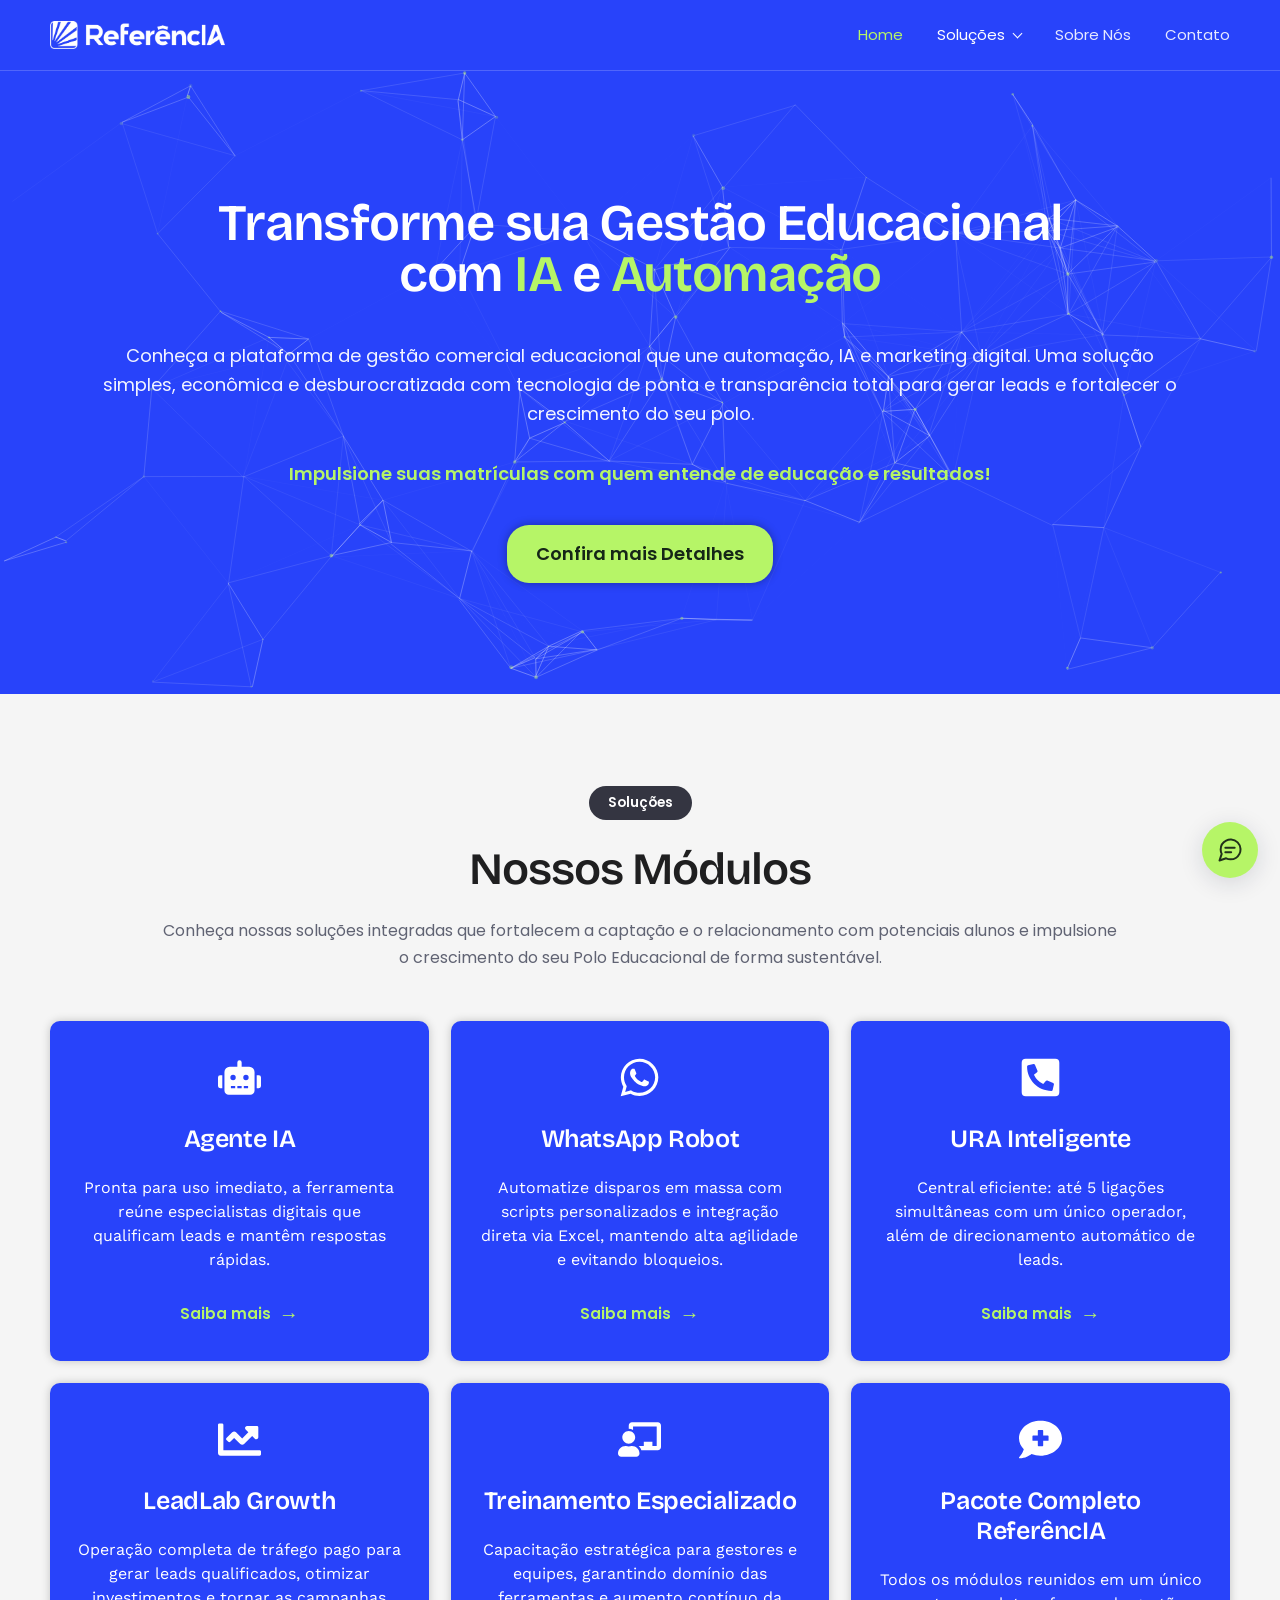
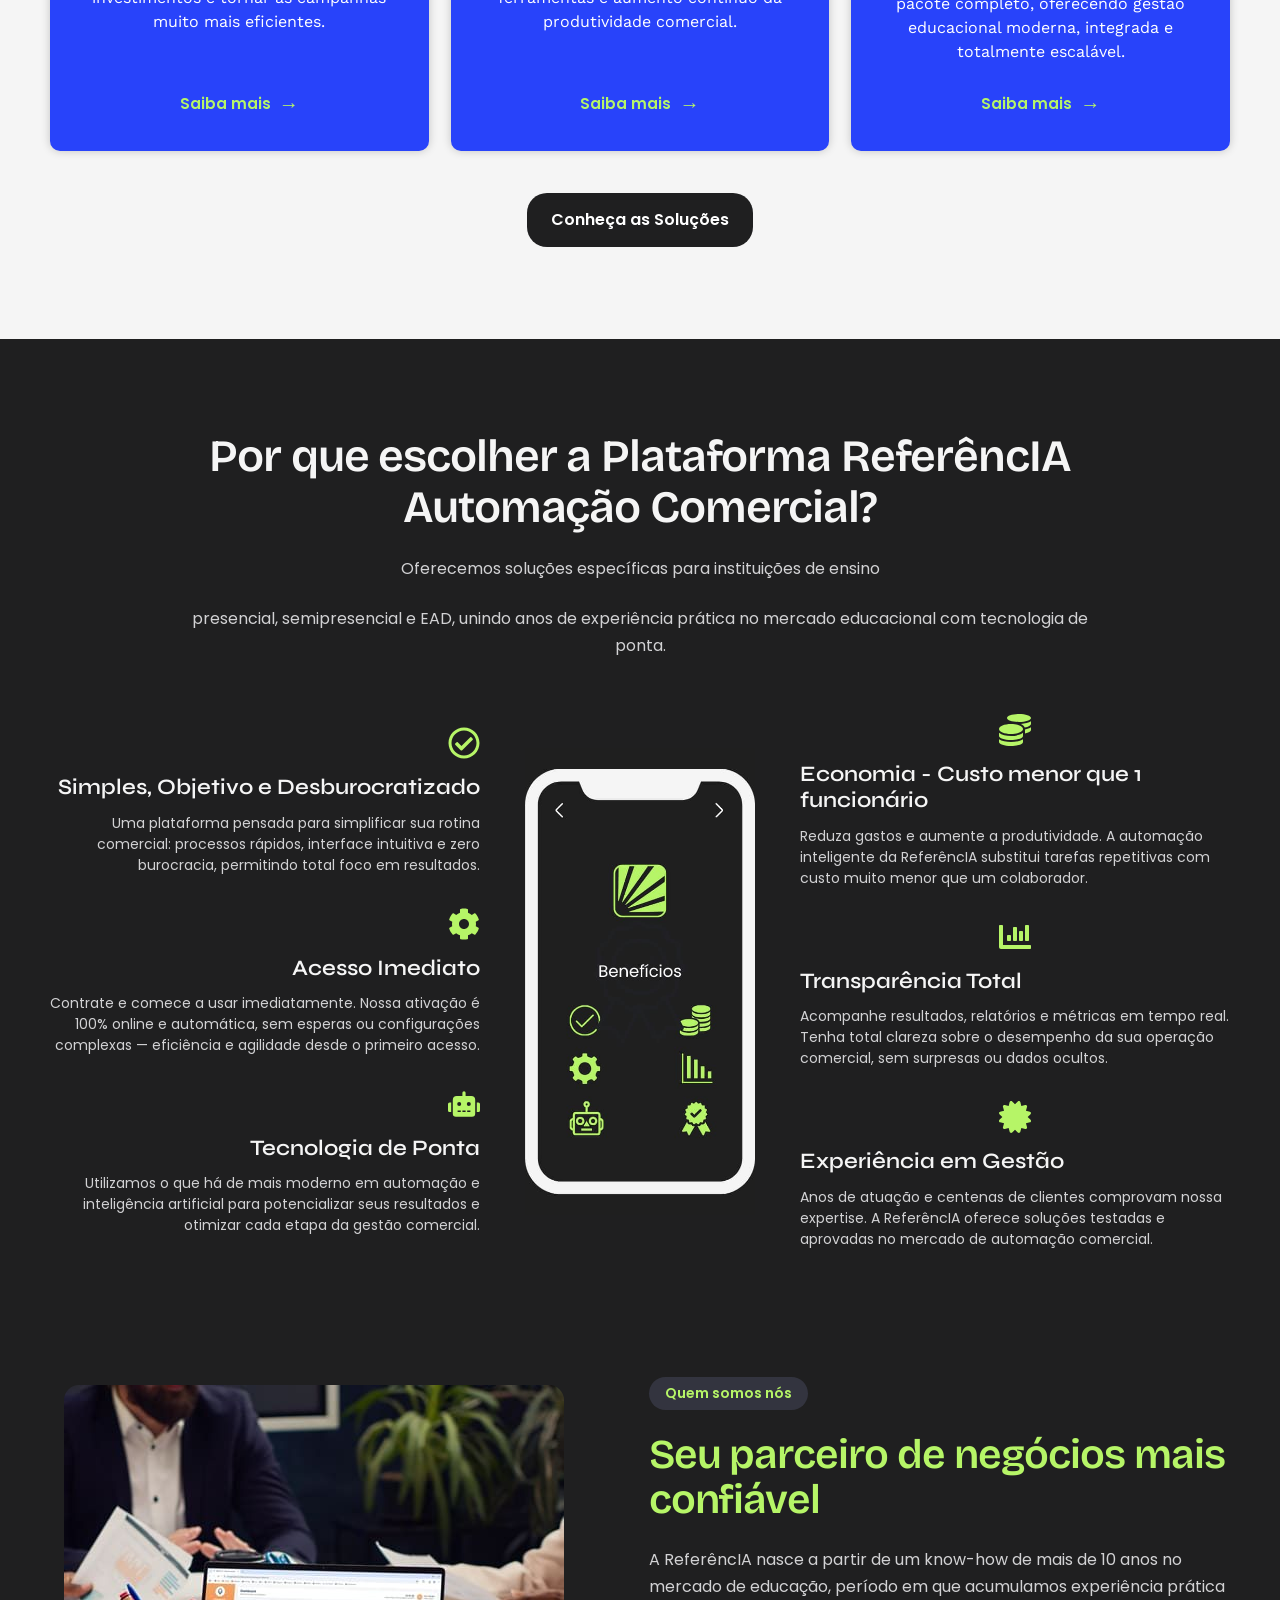
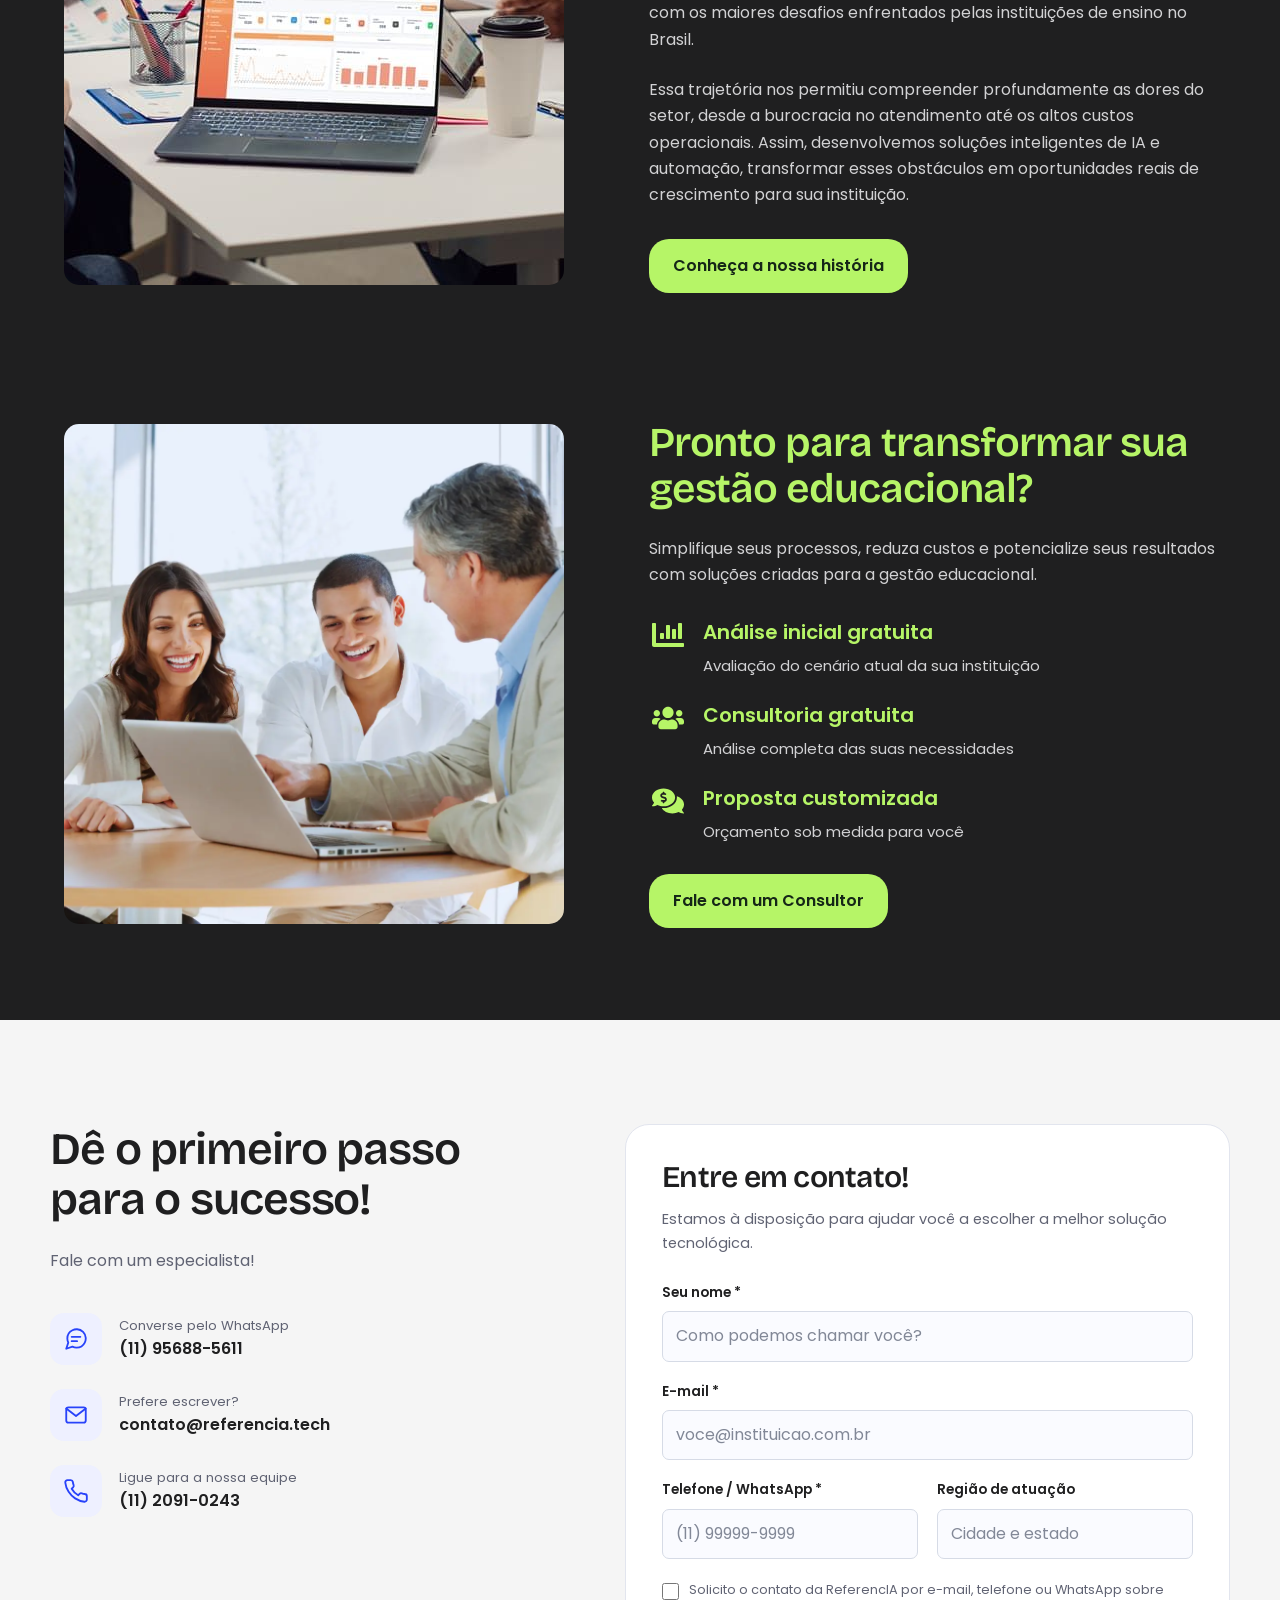
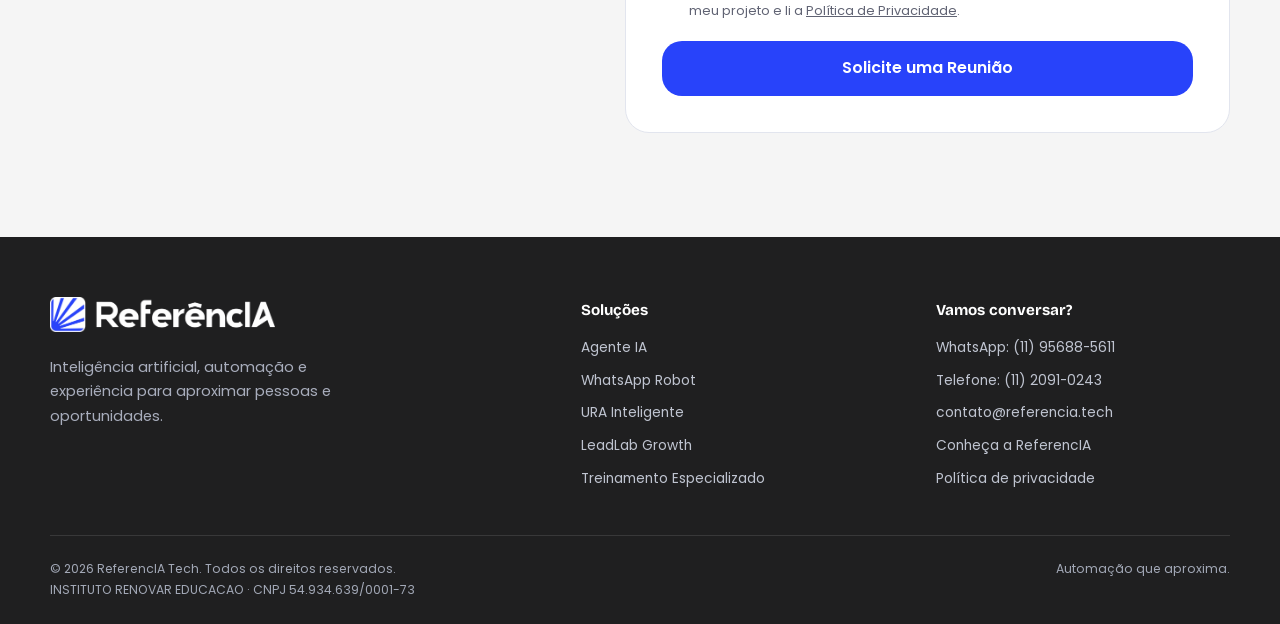
==== commit b0b2e718: "Ativa reação das partículas ao mouse em janelas estreitas e prévias" ====
--- a/index.html
+++ b/index.html
@@ -1,5 +1,5 @@
 <!doctype html>
-<html lang="pt-BR"><head><meta charset="utf-8"><meta name="viewport" content="width=device-width, initial-scale=1"><title>Automação e gestão educacional | ReferencIA Tech</title><meta name="description" content="Soluções de inteligência artificial, automação, atendimento e captação para instituições de ensino. Conheça a ReferencIA Tech."><meta name="theme-color" content="#2843fa"><meta name="robots" content="index, follow"><link rel="canonical" href="https://referencia.tech/"><meta property="og:type" content="website"><meta property="og:locale" content="pt_BR"><meta property="og:site_name" content="ReferencIA Tech"><meta property="og:title" content="IA e automação para sua gestão educacional | ReferencIA Tech"><meta property="og:description" content="Soluções de inteligência artificial, automação, atendimento e captação para instituições de ensino. Conheça a ReferencIA Tech."><meta property="og:url" content="https://referencia.tech/"><meta property="og:image" content="https://referencia.tech/wp-content/uploads/2025/11/Diferenciais-6.jpg"><meta name="twitter:card" content="summary_large_image"><link rel="icon" type="image/png" href="./assets/favicon.png"><link rel="preload" href="./assets/brand.woff2" as="font" type="font/woff2" crossorigin><link rel="stylesheet" href="./assets/site.css?v=20260929-4"><script defer src="./assets/particles.min.js?v=20260929-4"></script><script defer src="./assets/background.js?v=20260929-4"></script><script defer src="./assets/site.js?v=20260929-4"></script><script type="application/ld+json">{"@context": "https://schema.org", "@type": "Organization", "name": "ReferencIA Tech", "legalName": "INSTITUTO RENOVAR EDUCACAO", "url": "https://referencia.tech/", "email": "contato@referencia.tech", "telephone": "+5511956885611"}</script><noscript><style>.menu-toggle{display:none}@media(max-width:720px){.nav-wrap{height:auto;flex-wrap:wrap;padding-block:20px}.nav-links{display:flex;position:static;padding:0;box-shadow:none;background:transparent;width:100%}}[data-contact-form]{display:none}</style></noscript></head><body class="reference-page"><a href="#conteudo" class="skip-link">Pular para o conteúdo</a>
+<html lang="pt-BR"><head><meta charset="utf-8"><meta name="viewport" content="width=device-width, initial-scale=1"><title>Automação e gestão educacional | ReferencIA Tech</title><meta name="description" content="Soluções de inteligência artificial, automação, atendimento e captação para instituições de ensino. Conheça a ReferencIA Tech."><meta name="theme-color" content="#2843fa"><meta name="robots" content="index, follow"><link rel="canonical" href="https://referencia.tech/"><meta property="og:type" content="website"><meta property="og:locale" content="pt_BR"><meta property="og:site_name" content="ReferencIA Tech"><meta property="og:title" content="IA e automação para sua gestão educacional | ReferencIA Tech"><meta property="og:description" content="Soluções de inteligência artificial, automação, atendimento e captação para instituições de ensino. Conheça a ReferencIA Tech."><meta property="og:url" content="https://referencia.tech/"><meta property="og:image" content="https://referencia.tech/wp-content/uploads/2025/11/Diferenciais-6.jpg"><meta name="twitter:card" content="summary_large_image"><link rel="icon" type="image/png" href="./assets/favicon.png"><link rel="preload" href="./assets/brand.woff2" as="font" type="font/woff2" crossorigin><link rel="stylesheet" href="./assets/site.css?v=20260929-4"><script defer src="./assets/particles.min.js?v=20260929-4"></script><script defer src="./assets/background.js?v=20260929-5"></script><script defer src="./assets/site.js?v=20260929-4"></script><script type="application/ld+json">{"@context": "https://schema.org", "@type": "Organization", "name": "ReferencIA Tech", "legalName": "INSTITUTO RENOVAR EDUCACAO", "url": "https://referencia.tech/", "email": "contato@referencia.tech", "telephone": "+5511956885611"}</script><noscript><style>.menu-toggle{display:none}@media(max-width:720px){.nav-wrap{height:auto;flex-wrap:wrap;padding-block:20px}.nav-links{display:flex;position:static;padding:0;box-shadow:none;background:transparent;width:100%}}[data-contact-form]{display:none}</style></noscript></head><body class="reference-page"><a href="#conteudo" class="skip-link">Pular para o conteúdo</a>
 <header class="header"><div class="container nav-wrap"><a class="brand" href="./" aria-label="ReferencIA Tech — página inicial"><img src="./assets/logo.png?v=20260929-4" width="1024" height="161" alt="ReferencIA"></a>
 <button class="menu-toggle" data-menu-toggle aria-expanded="false" aria-controls="menu-principal" aria-label="Abrir menu"><svg class="icon" viewBox="0 0 24 24" aria-hidden="true"><path d="M4 6h16M4 12h16M4 18h16"/></svg></button>
 <nav class="nav-links" id="menu-principal" data-menu aria-label="Navegação principal"><a href="./" aria-current="page">Home</a><details class="nav-solutions"><summary>Soluções</summary><div class="nav-solutions-panel"><a href="./solucoes/">Todas as soluções</a><a href="./agente-ia/">Agente IA</a><a href="./whatsapp-robot/">WhatsApp Robot</a><a href="./ura-inteligente/">URA Inteligente</a><a href="./leadlab-growth/">LeadLab Growth</a><a href="./treinamento-especializado/">Treinamento Especializado</a></div></details><a href="./sobre-nos/">Sobre Nós</a><a href="./contato/">Contato</a></nav></div></header><main id="conteudo">
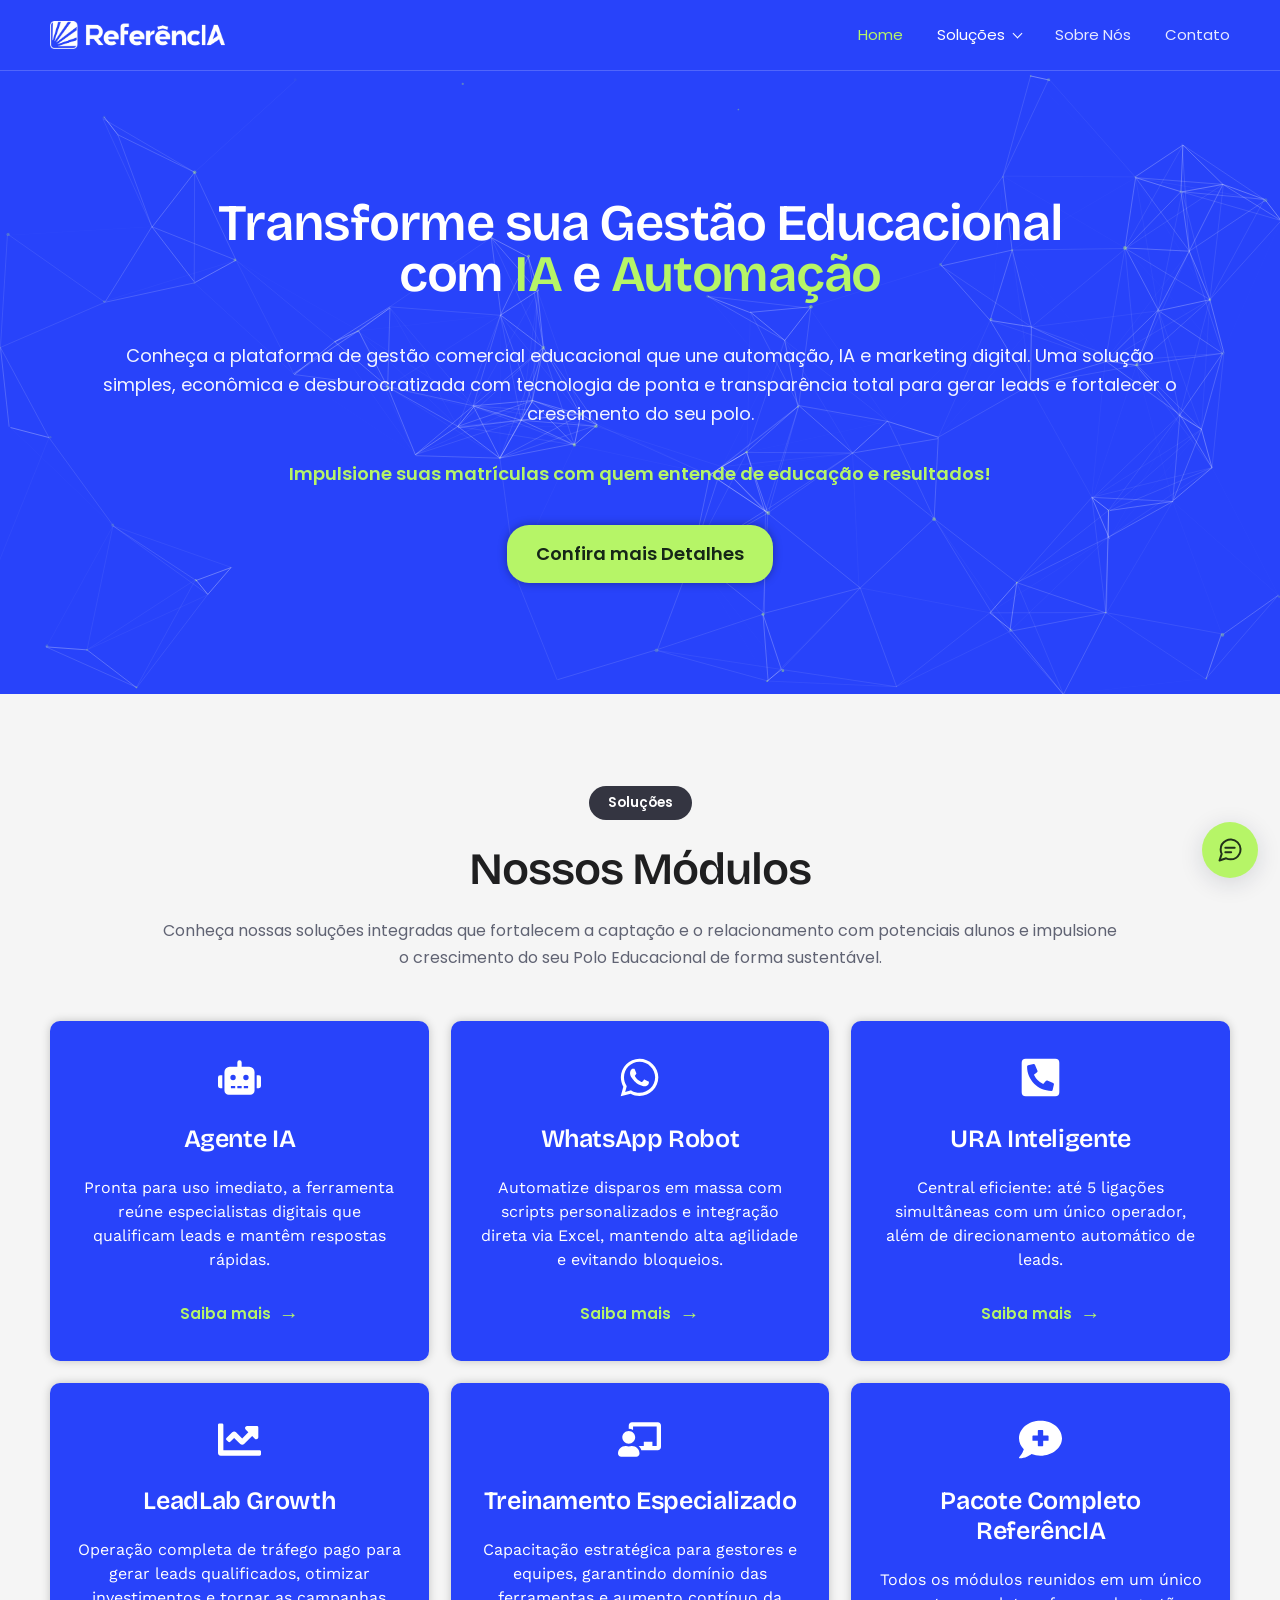
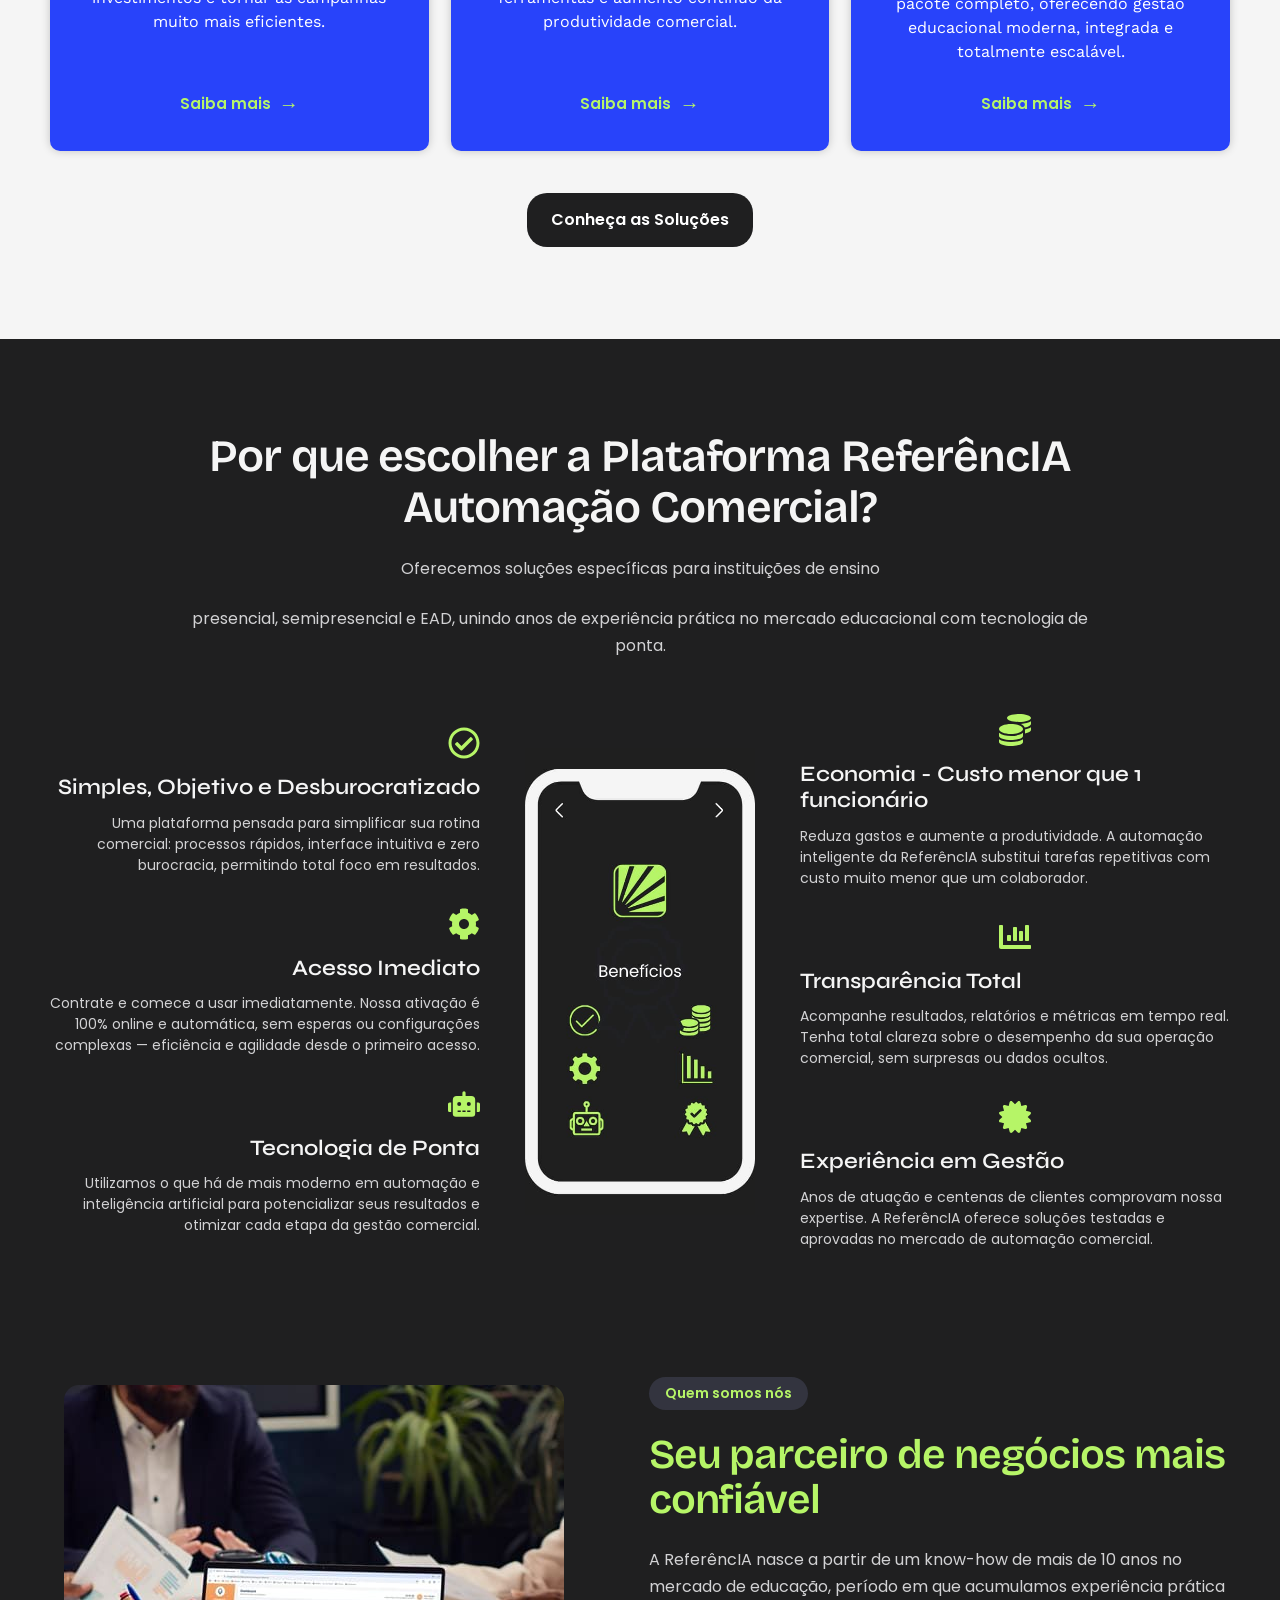
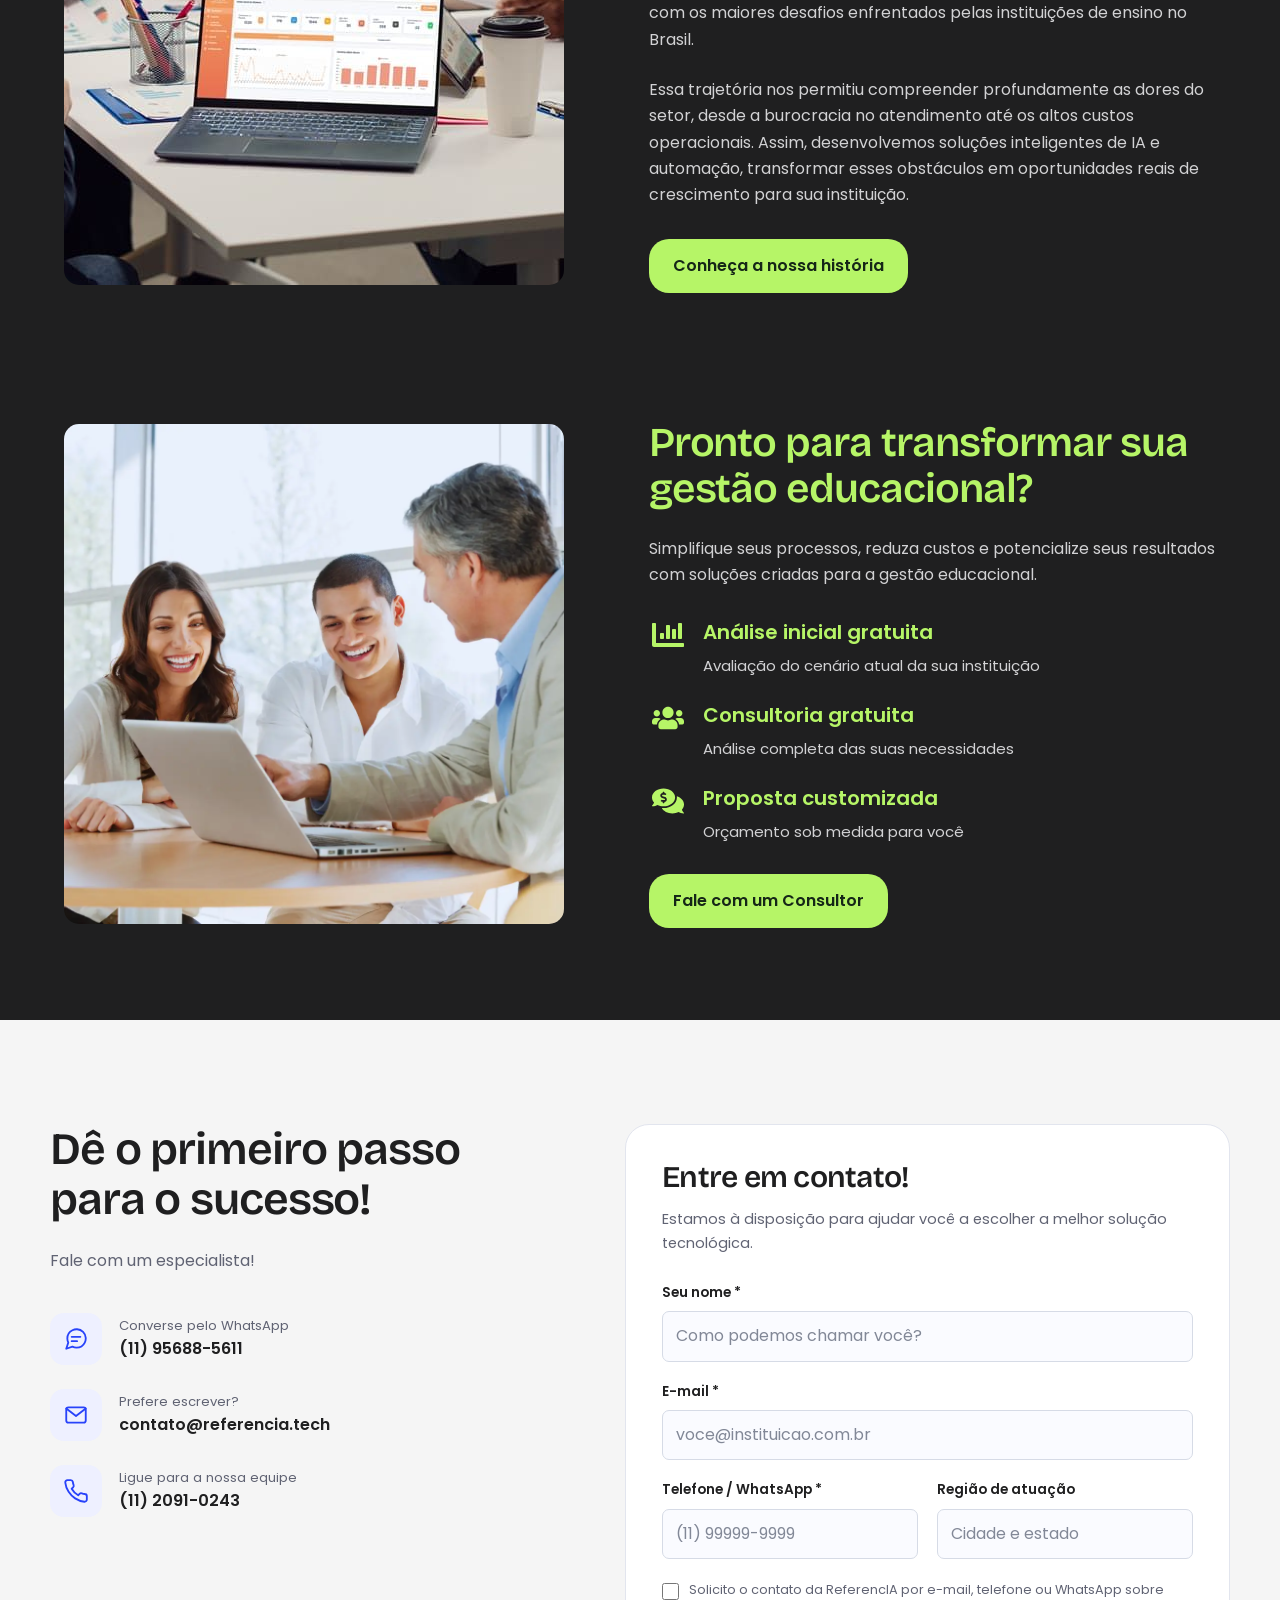
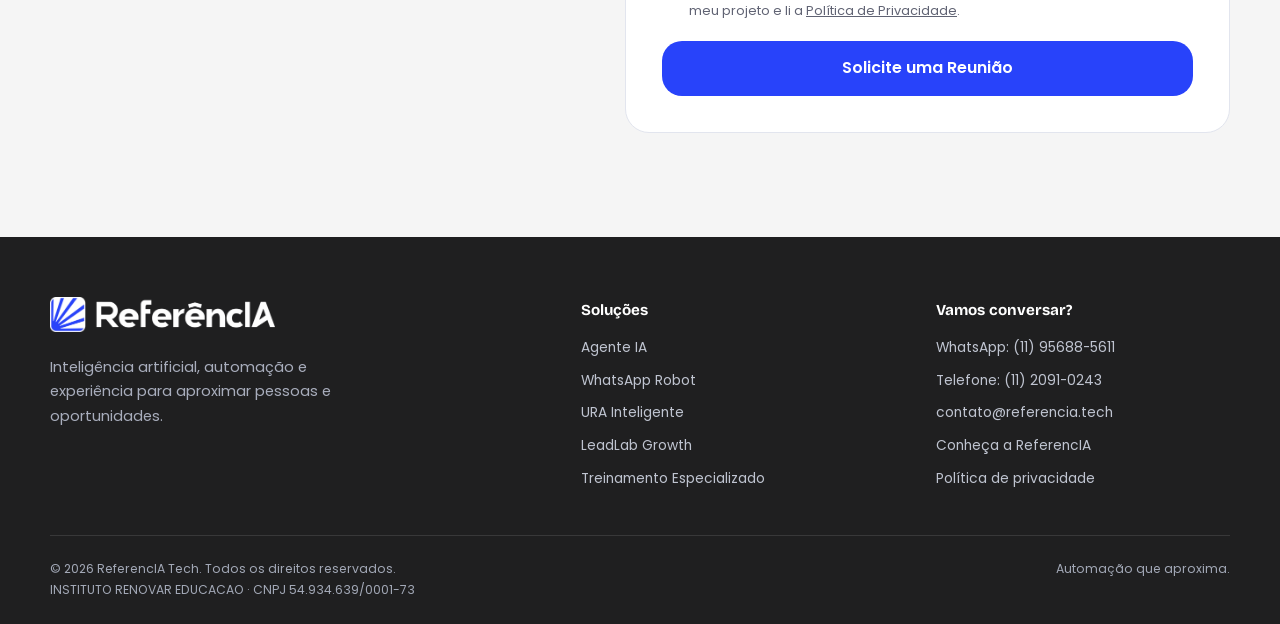
==== commit e7f1f9f1: "Garante loop contínuo da animação das partículas" ====
--- a/index.html
+++ b/index.html
@@ -1,5 +1,5 @@
 <!doctype html>
-<html lang="pt-BR"><head><meta charset="utf-8"><meta name="viewport" content="width=device-width, initial-scale=1"><title>Automação e gestão educacional | ReferencIA Tech</title><meta name="description" content="Soluções de inteligência artificial, automação, atendimento e captação para instituições de ensino. Conheça a ReferencIA Tech."><meta name="theme-color" content="#2843fa"><meta name="robots" content="index, follow"><link rel="canonical" href="https://referencia.tech/"><meta property="og:type" content="website"><meta property="og:locale" content="pt_BR"><meta property="og:site_name" content="ReferencIA Tech"><meta property="og:title" content="IA e automação para sua gestão educacional | ReferencIA Tech"><meta property="og:description" content="Soluções de inteligência artificial, automação, atendimento e captação para instituições de ensino. Conheça a ReferencIA Tech."><meta property="og:url" content="https://referencia.tech/"><meta property="og:image" content="https://referencia.tech/wp-content/uploads/2025/11/Diferenciais-6.jpg"><meta name="twitter:card" content="summary_large_image"><link rel="icon" type="image/png" href="./assets/favicon.png"><link rel="preload" href="./assets/brand.woff2" as="font" type="font/woff2" crossorigin><link rel="stylesheet" href="./assets/site.css?v=20260929-4"><script defer src="./assets/particles.min.js?v=20260929-4"></script><script defer src="./assets/background.js?v=20260929-5"></script><script defer src="./assets/site.js?v=20260929-4"></script><script type="application/ld+json">{"@context": "https://schema.org", "@type": "Organization", "name": "ReferencIA Tech", "legalName": "INSTITUTO RENOVAR EDUCACAO", "url": "https://referencia.tech/", "email": "contato@referencia.tech", "telephone": "+5511956885611"}</script><noscript><style>.menu-toggle{display:none}@media(max-width:720px){.nav-wrap{height:auto;flex-wrap:wrap;padding-block:20px}.nav-links{display:flex;position:static;padding:0;box-shadow:none;background:transparent;width:100%}}[data-contact-form]{display:none}</style></noscript></head><body class="reference-page"><a href="#conteudo" class="skip-link">Pular para o conteúdo</a>
+<html lang="pt-BR"><head><meta charset="utf-8"><meta name="viewport" content="width=device-width, initial-scale=1"><title>Automação e gestão educacional | ReferencIA Tech</title><meta name="description" content="Soluções de inteligência artificial, automação, atendimento e captação para instituições de ensino. Conheça a ReferencIA Tech."><meta name="theme-color" content="#2843fa"><meta name="robots" content="index, follow"><link rel="canonical" href="https://referencia.tech/"><meta property="og:type" content="website"><meta property="og:locale" content="pt_BR"><meta property="og:site_name" content="ReferencIA Tech"><meta property="og:title" content="IA e automação para sua gestão educacional | ReferencIA Tech"><meta property="og:description" content="Soluções de inteligência artificial, automação, atendimento e captação para instituições de ensino. Conheça a ReferencIA Tech."><meta property="og:url" content="https://referencia.tech/"><meta property="og:image" content="https://referencia.tech/wp-content/uploads/2025/11/Diferenciais-6.jpg"><meta name="twitter:card" content="summary_large_image"><link rel="icon" type="image/png" href="./assets/favicon.png"><link rel="preload" href="./assets/brand.woff2" as="font" type="font/woff2" crossorigin><link rel="stylesheet" href="./assets/site.css?v=20260929-4"><script defer src="./assets/particles.min.js?v=20260929-4"></script><script defer src="./assets/background.js?v=20260929-6"></script><script defer src="./assets/site.js?v=20260929-4"></script><script type="application/ld+json">{"@context": "https://schema.org", "@type": "Organization", "name": "ReferencIA Tech", "legalName": "INSTITUTO RENOVAR EDUCACAO", "url": "https://referencia.tech/", "email": "contato@referencia.tech", "telephone": "+5511956885611"}</script><noscript><style>.menu-toggle{display:none}@media(max-width:720px){.nav-wrap{height:auto;flex-wrap:wrap;padding-block:20px}.nav-links{display:flex;position:static;padding:0;box-shadow:none;background:transparent;width:100%}}[data-contact-form]{display:none}</style></noscript></head><body class="reference-page"><a href="#conteudo" class="skip-link">Pular para o conteúdo</a>
 <header class="header"><div class="container nav-wrap"><a class="brand" href="./" aria-label="ReferencIA Tech — página inicial"><img src="./assets/logo.png?v=20260929-4" width="1024" height="161" alt="ReferencIA"></a>
 <button class="menu-toggle" data-menu-toggle aria-expanded="false" aria-controls="menu-principal" aria-label="Abrir menu"><svg class="icon" viewBox="0 0 24 24" aria-hidden="true"><path d="M4 6h16M4 12h16M4 18h16"/></svg></button>
 <nav class="nav-links" id="menu-principal" data-menu aria-label="Navegação principal"><a href="./" aria-current="page">Home</a><details class="nav-solutions"><summary>Soluções</summary><div class="nav-solutions-panel"><a href="./solucoes/">Todas as soluções</a><a href="./agente-ia/">Agente IA</a><a href="./whatsapp-robot/">WhatsApp Robot</a><a href="./ura-inteligente/">URA Inteligente</a><a href="./leadlab-growth/">LeadLab Growth</a><a href="./treinamento-especializado/">Treinamento Especializado</a></div></details><a href="./sobre-nos/">Sobre Nós</a><a href="./contato/">Contato</a></nav></div></header><main id="conteudo">
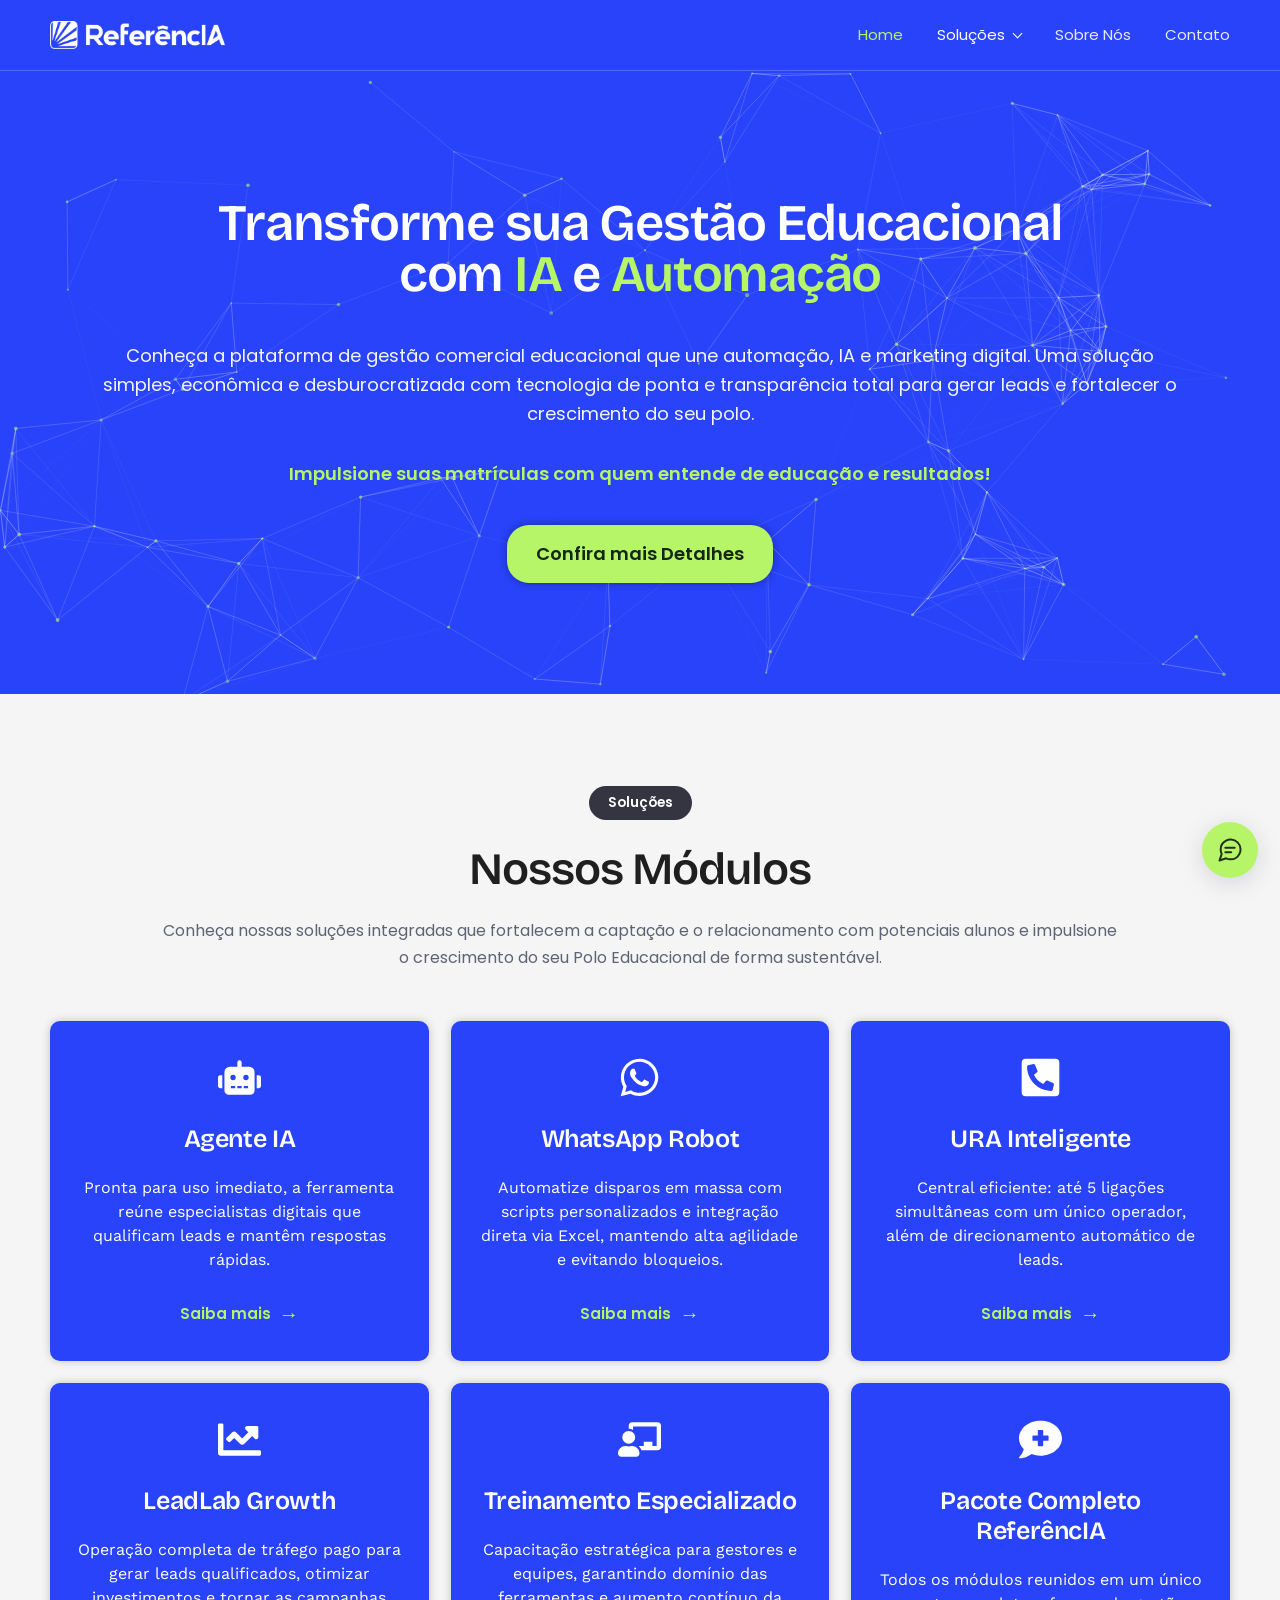
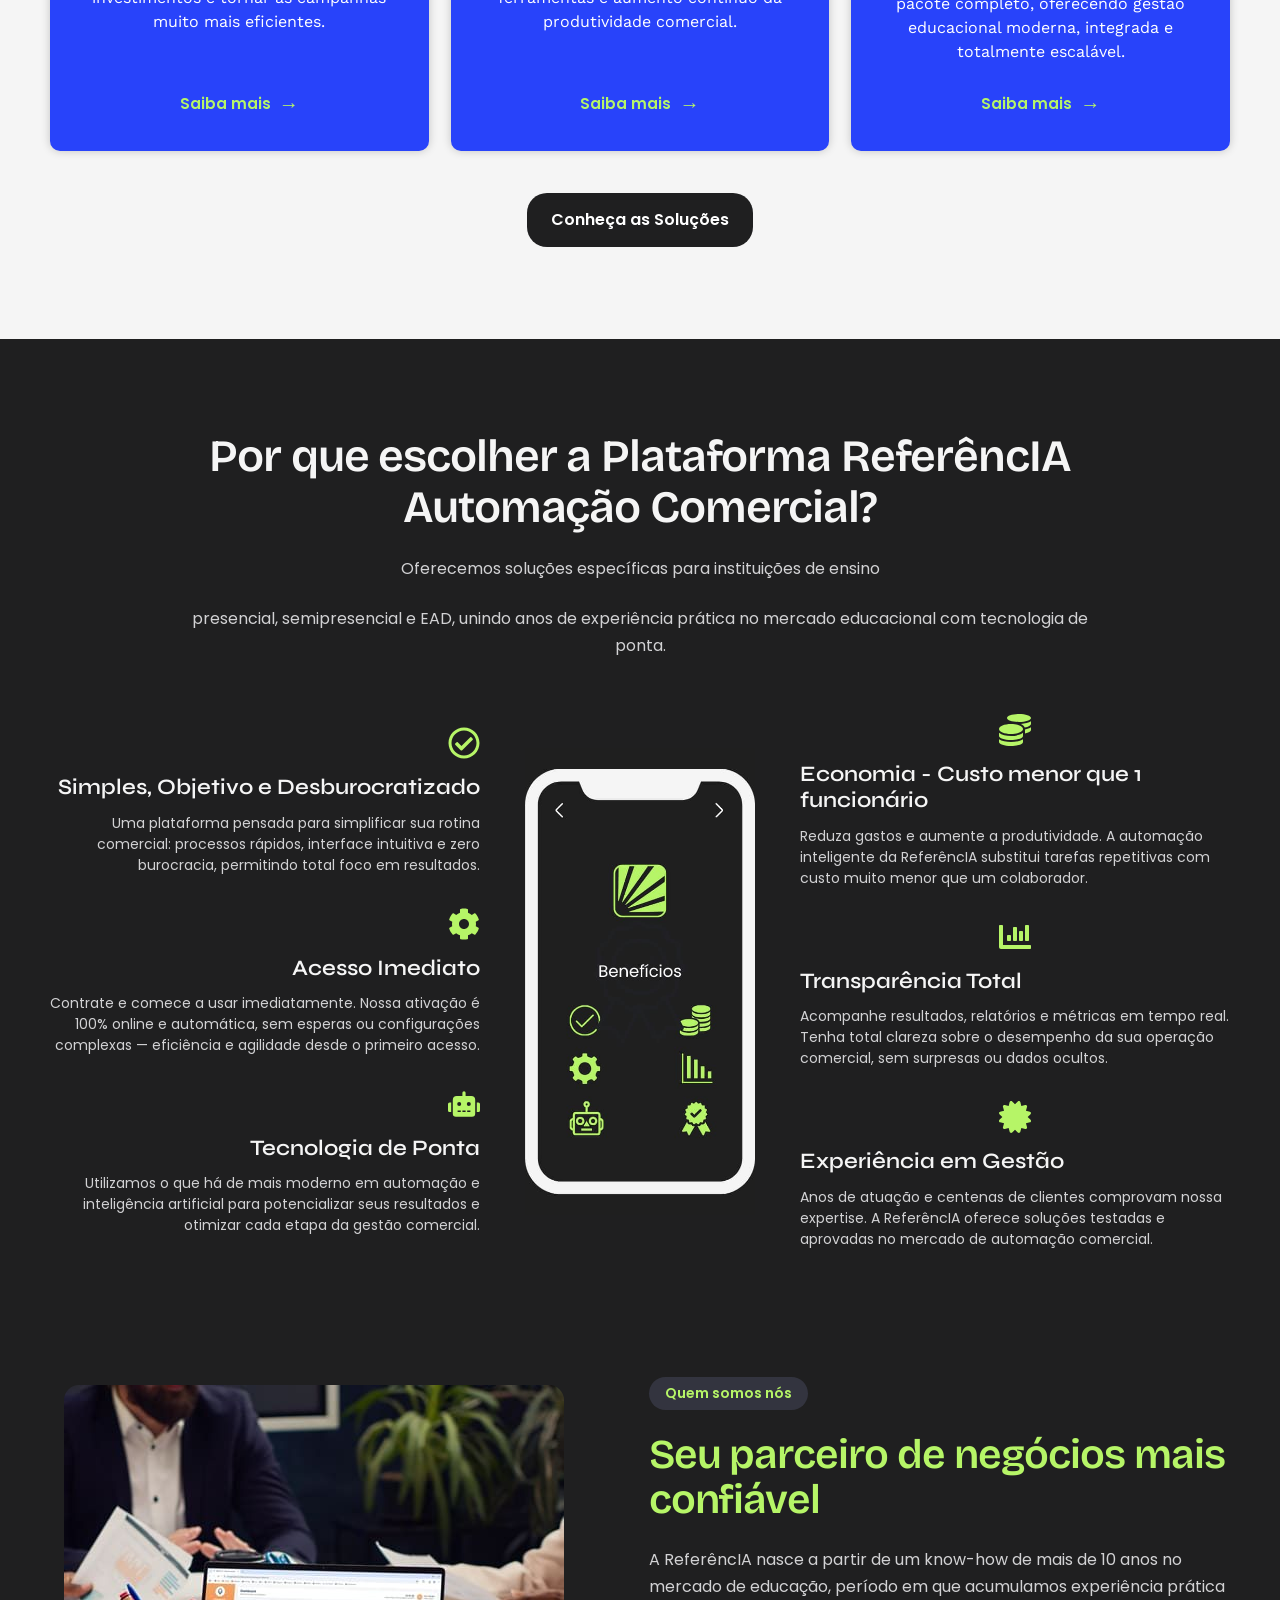
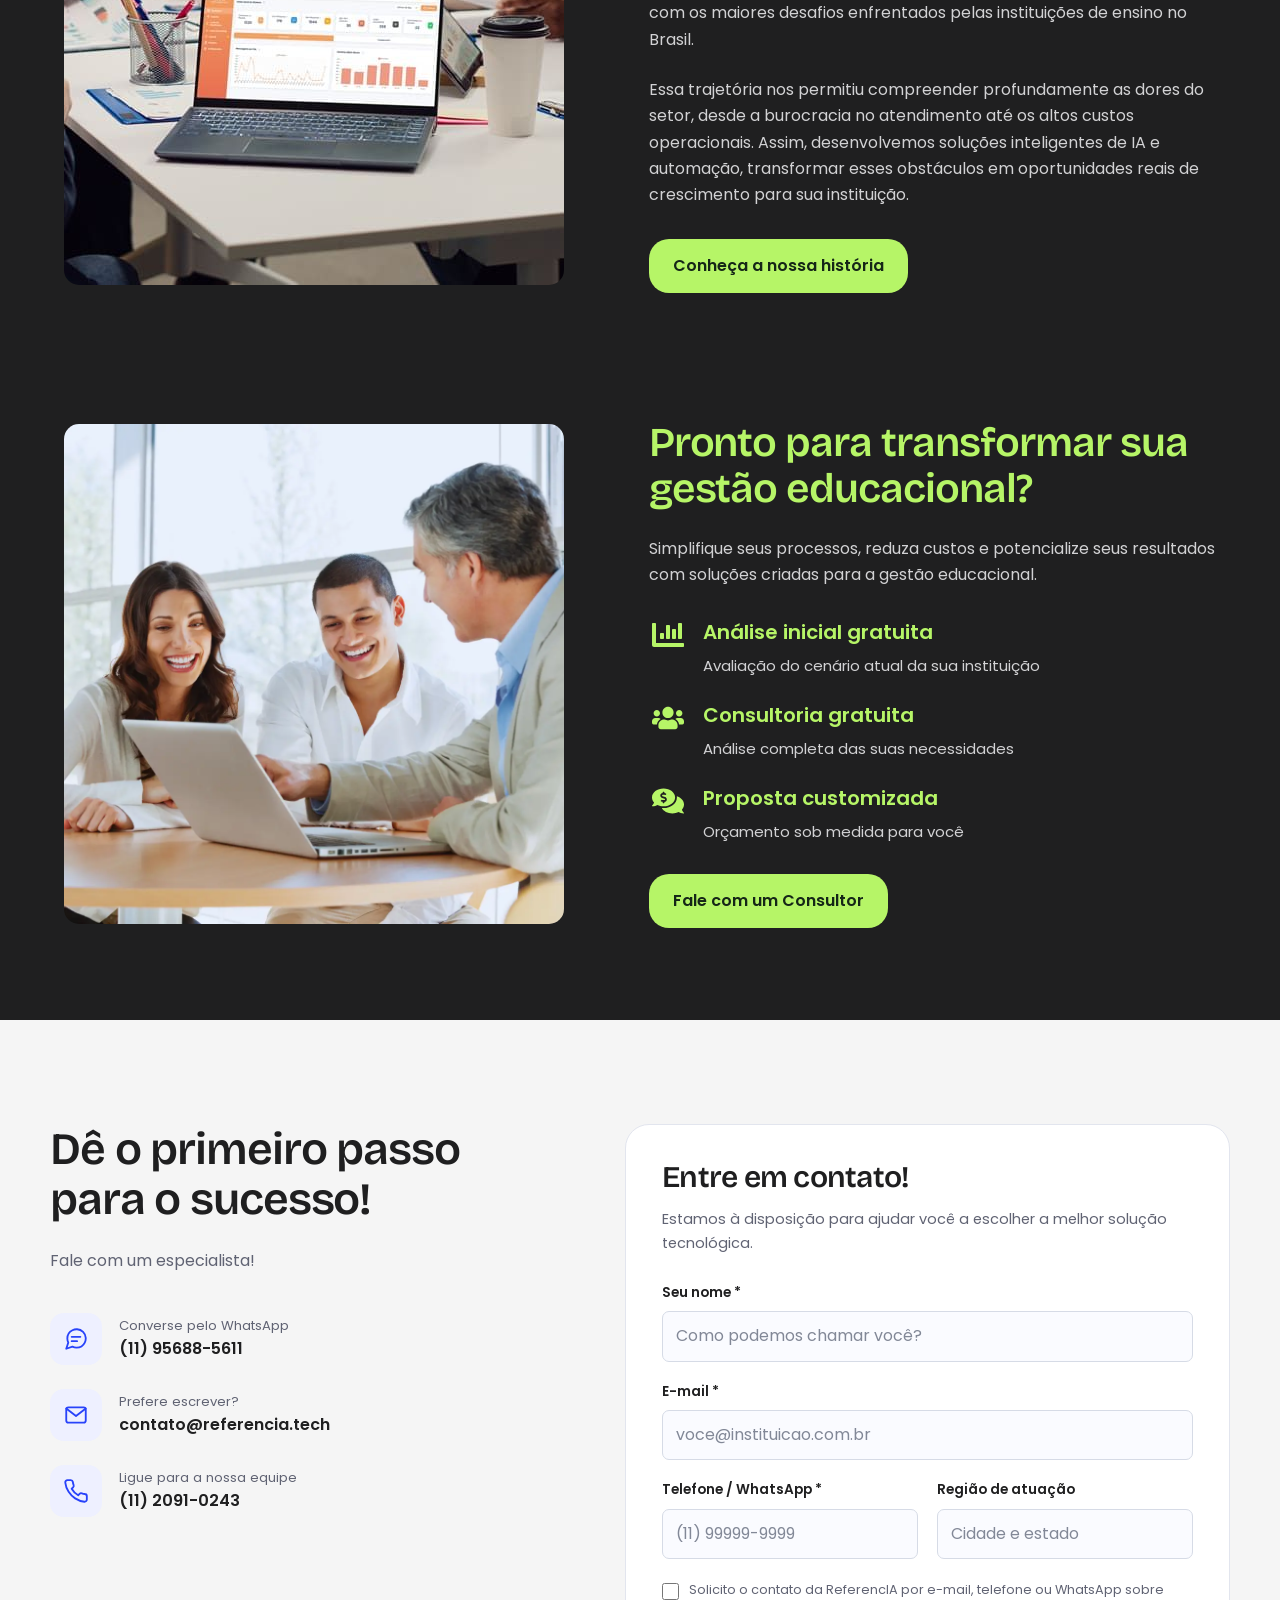
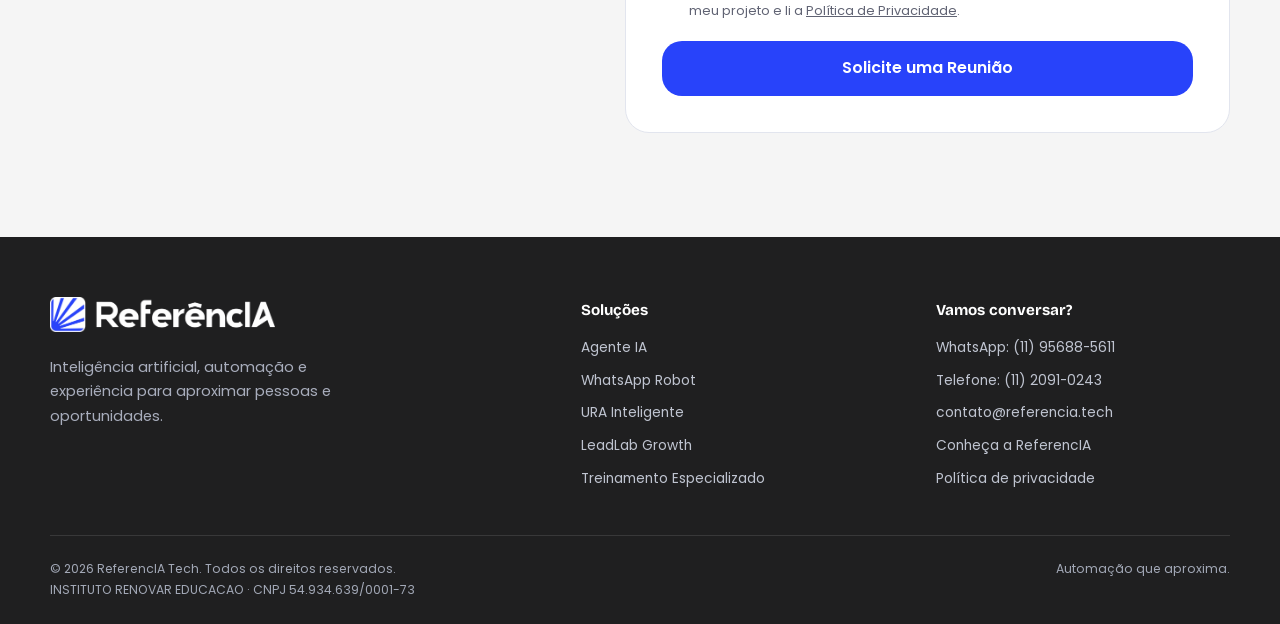
==== commit 0b9f7acc: "Substitui animação congelada por canvas animado independente" ====
--- a/index.html
+++ b/index.html
@@ -1,5 +1,5 @@
 <!doctype html>
-<html lang="pt-BR"><head><meta charset="utf-8"><meta name="viewport" content="width=device-width, initial-scale=1"><title>Automação e gestão educacional | ReferencIA Tech</title><meta name="description" content="Soluções de inteligência artificial, automação, atendimento e captação para instituições de ensino. Conheça a ReferencIA Tech."><meta name="theme-color" content="#2843fa"><meta name="robots" content="index, follow"><link rel="canonical" href="https://referencia.tech/"><meta property="og:type" content="website"><meta property="og:locale" content="pt_BR"><meta property="og:site_name" content="ReferencIA Tech"><meta property="og:title" content="IA e automação para sua gestão educacional | ReferencIA Tech"><meta property="og:description" content="Soluções de inteligência artificial, automação, atendimento e captação para instituições de ensino. Conheça a ReferencIA Tech."><meta property="og:url" content="https://referencia.tech/"><meta property="og:image" content="https://referencia.tech/wp-content/uploads/2025/11/Diferenciais-6.jpg"><meta name="twitter:card" content="summary_large_image"><link rel="icon" type="image/png" href="./assets/favicon.png"><link rel="preload" href="./assets/brand.woff2" as="font" type="font/woff2" crossorigin><link rel="stylesheet" href="./assets/site.css?v=20260929-4"><script defer src="./assets/particles.min.js?v=20260929-4"></script><script defer src="./assets/background.js?v=20260929-6"></script><script defer src="./assets/site.js?v=20260929-4"></script><script type="application/ld+json">{"@context": "https://schema.org", "@type": "Organization", "name": "ReferencIA Tech", "legalName": "INSTITUTO RENOVAR EDUCACAO", "url": "https://referencia.tech/", "email": "contato@referencia.tech", "telephone": "+5511956885611"}</script><noscript><style>.menu-toggle{display:none}@media(max-width:720px){.nav-wrap{height:auto;flex-wrap:wrap;padding-block:20px}.nav-links{display:flex;position:static;padding:0;box-shadow:none;background:transparent;width:100%}}[data-contact-form]{display:none}</style></noscript></head><body class="reference-page"><a href="#conteudo" class="skip-link">Pular para o conteúdo</a>
+<html lang="pt-BR"><head><meta charset="utf-8"><meta name="viewport" content="width=device-width, initial-scale=1"><title>Automação e gestão educacional | ReferencIA Tech</title><meta name="description" content="Soluções de inteligência artificial, automação, atendimento e captação para instituições de ensino. Conheça a ReferencIA Tech."><meta name="theme-color" content="#2843fa"><meta name="robots" content="index, follow"><link rel="canonical" href="https://referencia.tech/"><meta property="og:type" content="website"><meta property="og:locale" content="pt_BR"><meta property="og:site_name" content="ReferencIA Tech"><meta property="og:title" content="IA e automação para sua gestão educacional | ReferencIA Tech"><meta property="og:description" content="Soluções de inteligência artificial, automação, atendimento e captação para instituições de ensino. Conheça a ReferencIA Tech."><meta property="og:url" content="https://referencia.tech/"><meta property="og:image" content="https://referencia.tech/wp-content/uploads/2025/11/Diferenciais-6.jpg"><meta name="twitter:card" content="summary_large_image"><link rel="icon" type="image/png" href="./assets/favicon.png"><link rel="preload" href="./assets/brand.woff2" as="font" type="font/woff2" crossorigin><link rel="stylesheet" href="./assets/site.css?v=20260929-4"><script defer src="./assets/background.js?v=20260929-7"></script><script defer src="./assets/site.js?v=20260929-4"></script><script type="application/ld+json">{"@context": "https://schema.org", "@type": "Organization", "name": "ReferencIA Tech", "legalName": "INSTITUTO RENOVAR EDUCACAO", "url": "https://referencia.tech/", "email": "contato@referencia.tech", "telephone": "+5511956885611"}</script><noscript><style>.menu-toggle{display:none}@media(max-width:720px){.nav-wrap{height:auto;flex-wrap:wrap;padding-block:20px}.nav-links{display:flex;position:static;padding:0;box-shadow:none;background:transparent;width:100%}}[data-contact-form]{display:none}</style></noscript></head><body class="reference-page"><a href="#conteudo" class="skip-link">Pular para o conteúdo</a>
 <header class="header"><div class="container nav-wrap"><a class="brand" href="./" aria-label="ReferencIA Tech — página inicial"><img src="./assets/logo.png?v=20260929-4" width="1024" height="161" alt="ReferencIA"></a>
 <button class="menu-toggle" data-menu-toggle aria-expanded="false" aria-controls="menu-principal" aria-label="Abrir menu"><svg class="icon" viewBox="0 0 24 24" aria-hidden="true"><path d="M4 6h16M4 12h16M4 18h16"/></svg></button>
 <nav class="nav-links" id="menu-principal" data-menu aria-label="Navegação principal"><a href="./" aria-current="page">Home</a><details class="nav-solutions"><summary>Soluções</summary><div class="nav-solutions-panel"><a href="./solucoes/">Todas as soluções</a><a href="./agente-ia/">Agente IA</a><a href="./whatsapp-robot/">WhatsApp Robot</a><a href="./ura-inteligente/">URA Inteligente</a><a href="./leadlab-growth/">LeadLab Growth</a><a href="./treinamento-especializado/">Treinamento Especializado</a></div></details><a href="./sobre-nos/">Sobre Nós</a><a href="./contato/">Contato</a></nav></div></header><main id="conteudo">
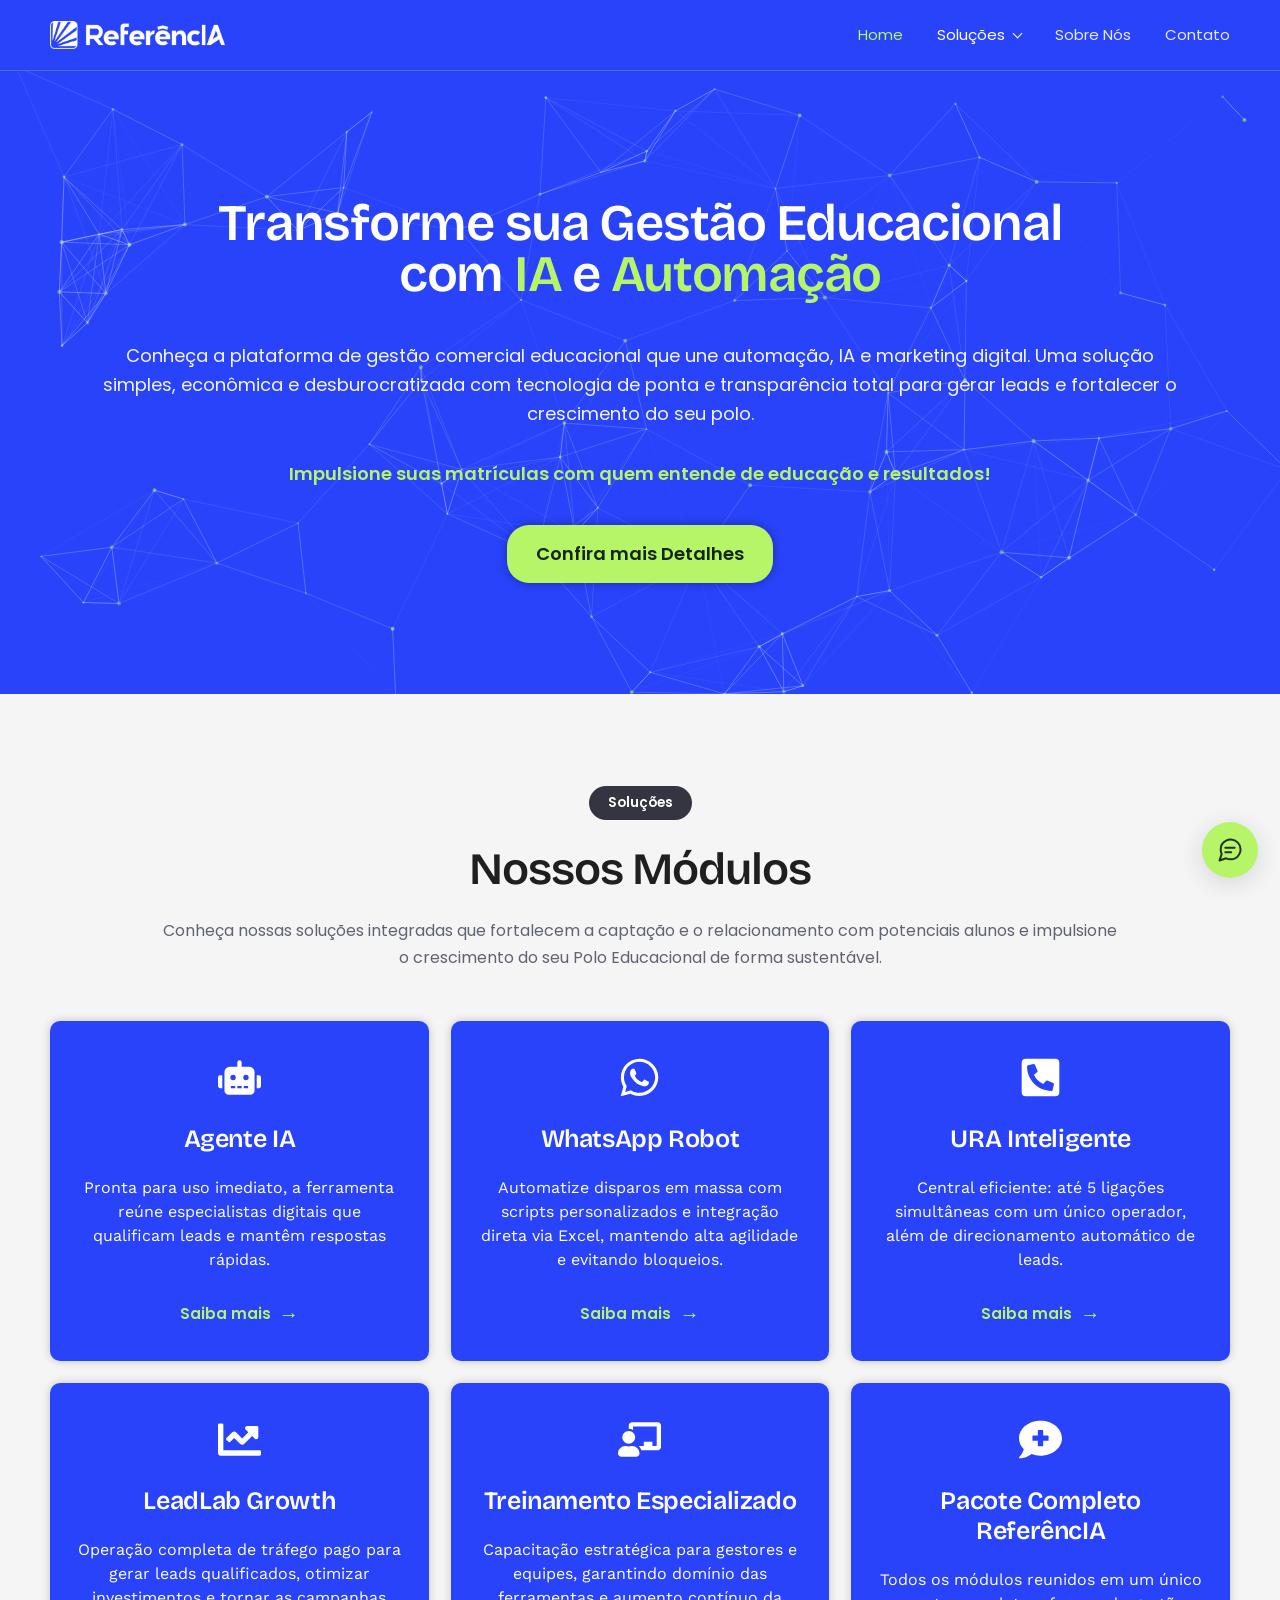
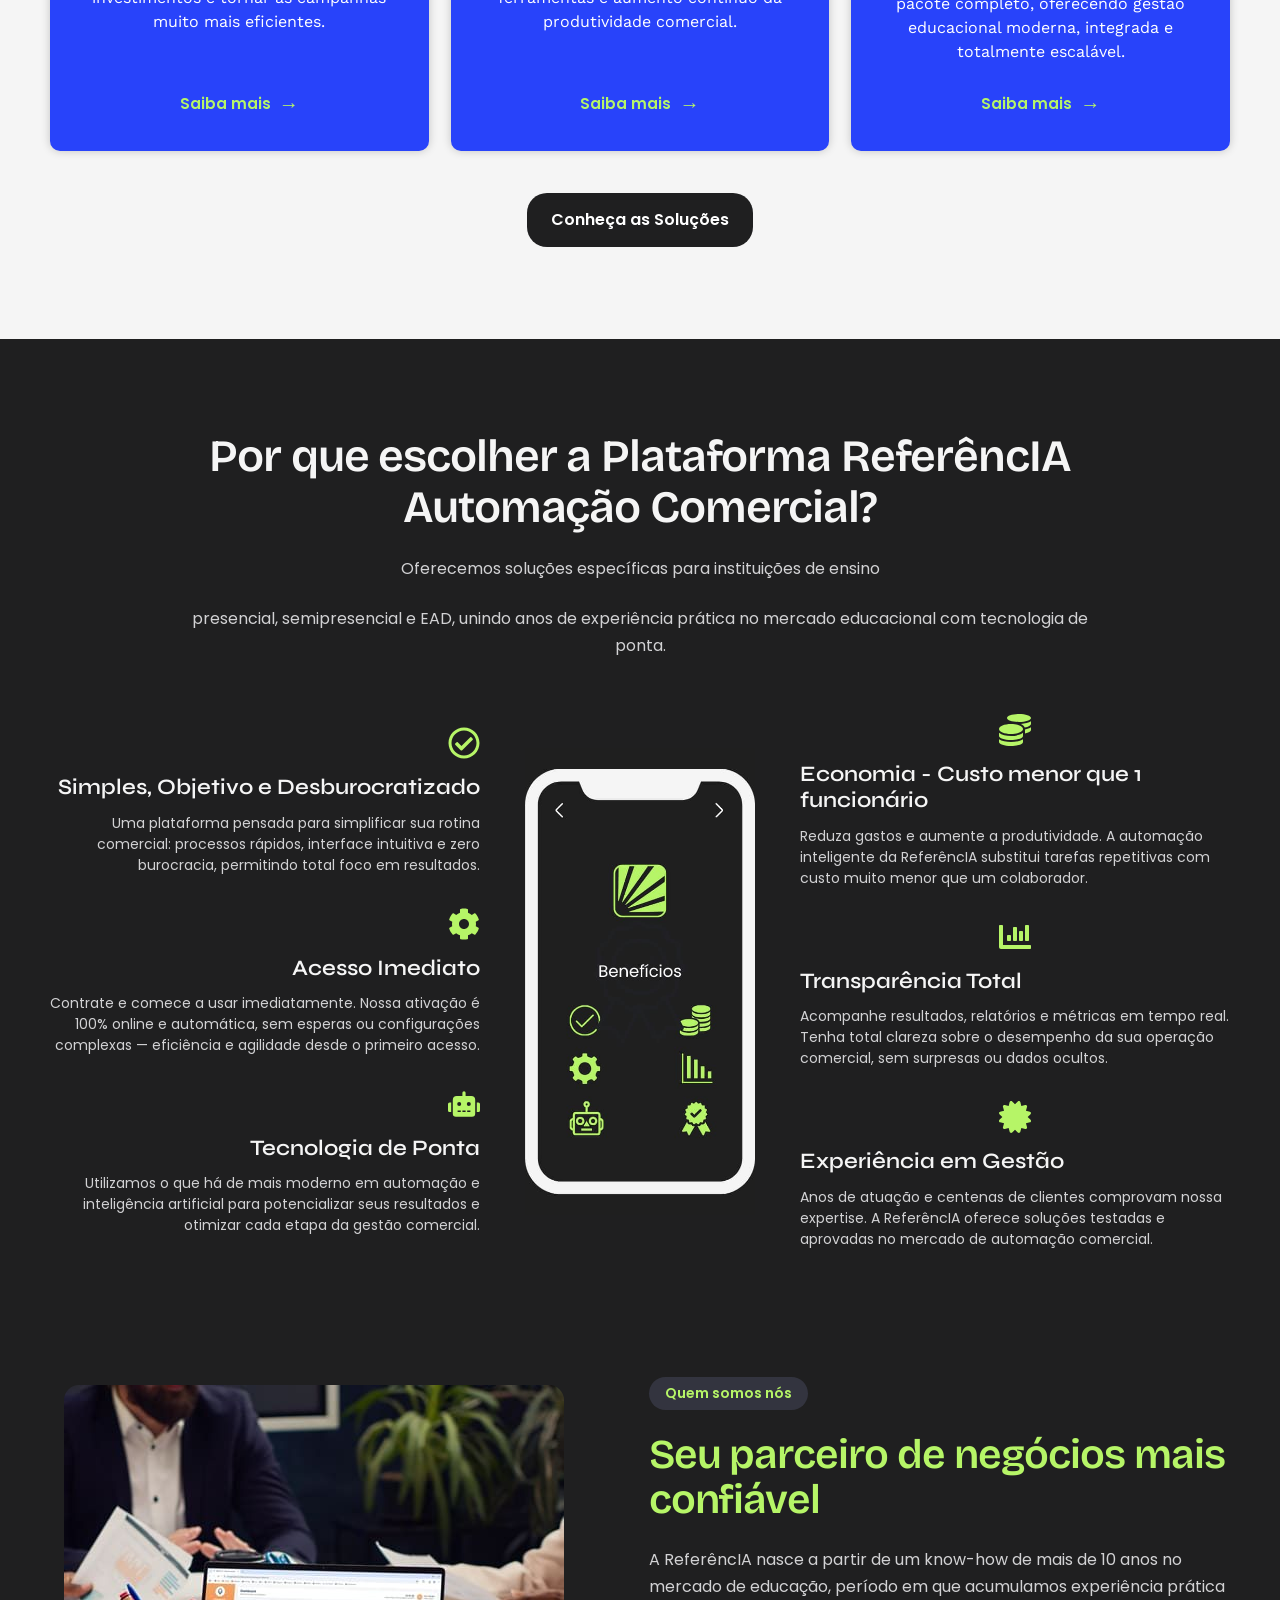
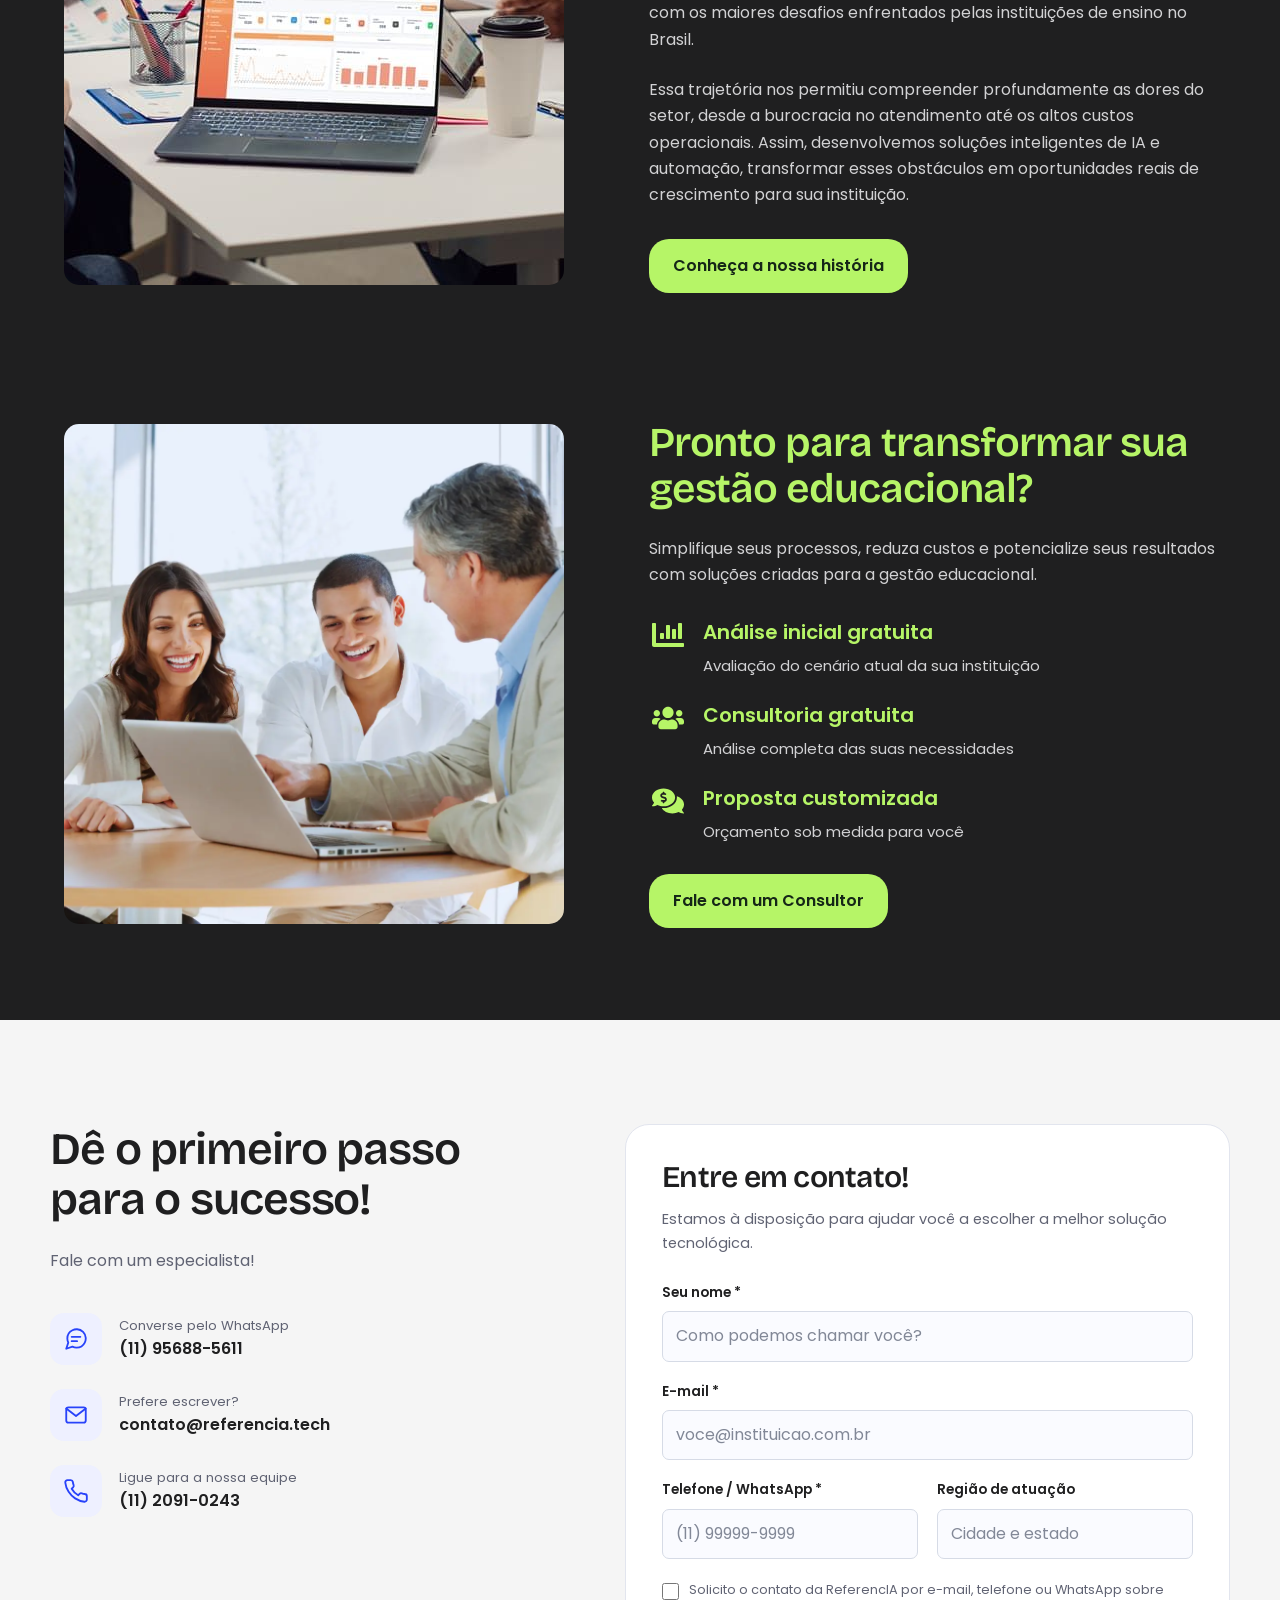
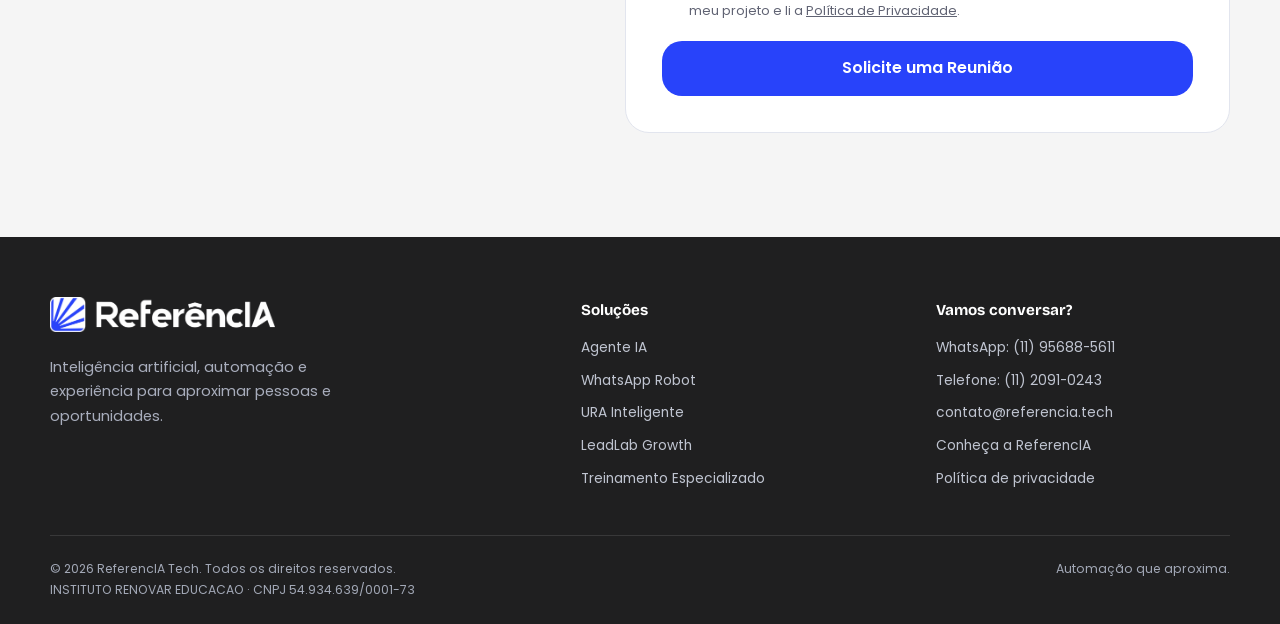
==== commit 24b28506: "Corrige repulsão das partículas ao mover o mouse" ====
--- a/index.html
+++ b/index.html
@@ -1,5 +1,5 @@
 <!doctype html>
-<html lang="pt-BR"><head><meta charset="utf-8"><meta name="viewport" content="width=device-width, initial-scale=1"><title>Automação e gestão educacional | ReferencIA Tech</title><meta name="description" content="Soluções de inteligência artificial, automação, atendimento e captação para instituições de ensino. Conheça a ReferencIA Tech."><meta name="theme-color" content="#2843fa"><meta name="robots" content="index, follow"><link rel="canonical" href="https://referencia.tech/"><meta property="og:type" content="website"><meta property="og:locale" content="pt_BR"><meta property="og:site_name" content="ReferencIA Tech"><meta property="og:title" content="IA e automação para sua gestão educacional | ReferencIA Tech"><meta property="og:description" content="Soluções de inteligência artificial, automação, atendimento e captação para instituições de ensino. Conheça a ReferencIA Tech."><meta property="og:url" content="https://referencia.tech/"><meta property="og:image" content="https://referencia.tech/wp-content/uploads/2025/11/Diferenciais-6.jpg"><meta name="twitter:card" content="summary_large_image"><link rel="icon" type="image/png" href="./assets/favicon.png"><link rel="preload" href="./assets/brand.woff2" as="font" type="font/woff2" crossorigin><link rel="stylesheet" href="./assets/site.css?v=20260929-4"><script defer src="./assets/background.js?v=20260929-7"></script><script defer src="./assets/site.js?v=20260929-4"></script><script type="application/ld+json">{"@context": "https://schema.org", "@type": "Organization", "name": "ReferencIA Tech", "legalName": "INSTITUTO RENOVAR EDUCACAO", "url": "https://referencia.tech/", "email": "contato@referencia.tech", "telephone": "+5511956885611"}</script><noscript><style>.menu-toggle{display:none}@media(max-width:720px){.nav-wrap{height:auto;flex-wrap:wrap;padding-block:20px}.nav-links{display:flex;position:static;padding:0;box-shadow:none;background:transparent;width:100%}}[data-contact-form]{display:none}</style></noscript></head><body class="reference-page"><a href="#conteudo" class="skip-link">Pular para o conteúdo</a>
+<html lang="pt-BR"><head><meta charset="utf-8"><meta name="viewport" content="width=device-width, initial-scale=1"><title>Automação e gestão educacional | ReferencIA Tech</title><meta name="description" content="Soluções de inteligência artificial, automação, atendimento e captação para instituições de ensino. Conheça a ReferencIA Tech."><meta name="theme-color" content="#2843fa"><meta name="robots" content="index, follow"><link rel="canonical" href="https://referencia.tech/"><meta property="og:type" content="website"><meta property="og:locale" content="pt_BR"><meta property="og:site_name" content="ReferencIA Tech"><meta property="og:title" content="IA e automação para sua gestão educacional | ReferencIA Tech"><meta property="og:description" content="Soluções de inteligência artificial, automação, atendimento e captação para instituições de ensino. Conheça a ReferencIA Tech."><meta property="og:url" content="https://referencia.tech/"><meta property="og:image" content="https://referencia.tech/wp-content/uploads/2025/11/Diferenciais-6.jpg"><meta name="twitter:card" content="summary_large_image"><link rel="icon" type="image/png" href="./assets/favicon.png"><link rel="preload" href="./assets/brand.woff2" as="font" type="font/woff2" crossorigin><link rel="stylesheet" href="./assets/site.css?v=20260929-4"><script defer src="./assets/background.js?v=20260929-8"></script><script defer src="./assets/site.js?v=20260929-4"></script><script type="application/ld+json">{"@context": "https://schema.org", "@type": "Organization", "name": "ReferencIA Tech", "legalName": "INSTITUTO RENOVAR EDUCACAO", "url": "https://referencia.tech/", "email": "contato@referencia.tech", "telephone": "+5511956885611"}</script><noscript><style>.menu-toggle{display:none}@media(max-width:720px){.nav-wrap{height:auto;flex-wrap:wrap;padding-block:20px}.nav-links{display:flex;position:static;padding:0;box-shadow:none;background:transparent;width:100%}}[data-contact-form]{display:none}</style></noscript></head><body class="reference-page"><a href="#conteudo" class="skip-link">Pular para o conteúdo</a>
 <header class="header"><div class="container nav-wrap"><a class="brand" href="./" aria-label="ReferencIA Tech — página inicial"><img src="./assets/logo.png?v=20260929-4" width="1024" height="161" alt="ReferencIA"></a>
 <button class="menu-toggle" data-menu-toggle aria-expanded="false" aria-controls="menu-principal" aria-label="Abrir menu"><svg class="icon" viewBox="0 0 24 24" aria-hidden="true"><path d="M4 6h16M4 12h16M4 18h16"/></svg></button>
 <nav class="nav-links" id="menu-principal" data-menu aria-label="Navegação principal"><a href="./" aria-current="page">Home</a><details class="nav-solutions"><summary>Soluções</summary><div class="nav-solutions-panel"><a href="./solucoes/">Todas as soluções</a><a href="./agente-ia/">Agente IA</a><a href="./whatsapp-robot/">WhatsApp Robot</a><a href="./ura-inteligente/">URA Inteligente</a><a href="./leadlab-growth/">LeadLab Growth</a><a href="./treinamento-especializado/">Treinamento Especializado</a></div></details><a href="./sobre-nos/">Sobre Nós</a><a href="./contato/">Contato</a></nav></div></header><main id="conteudo">
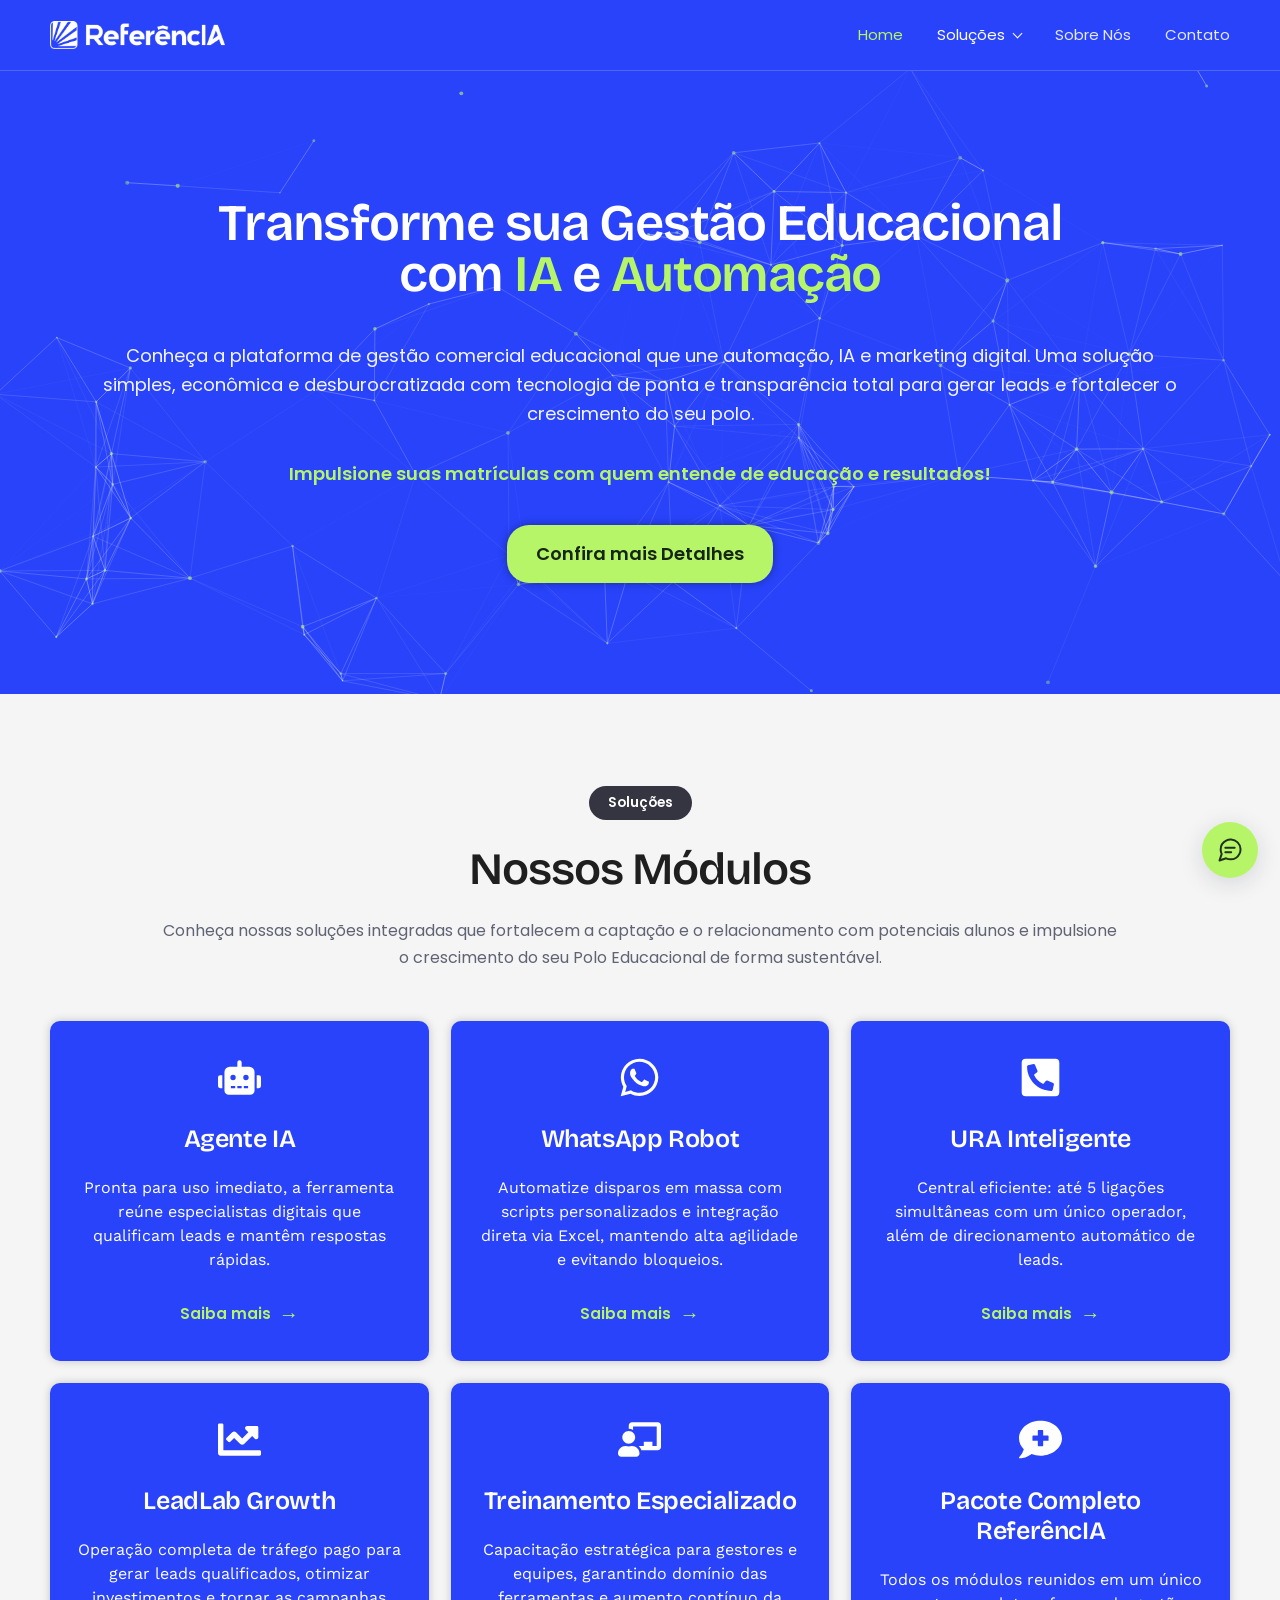
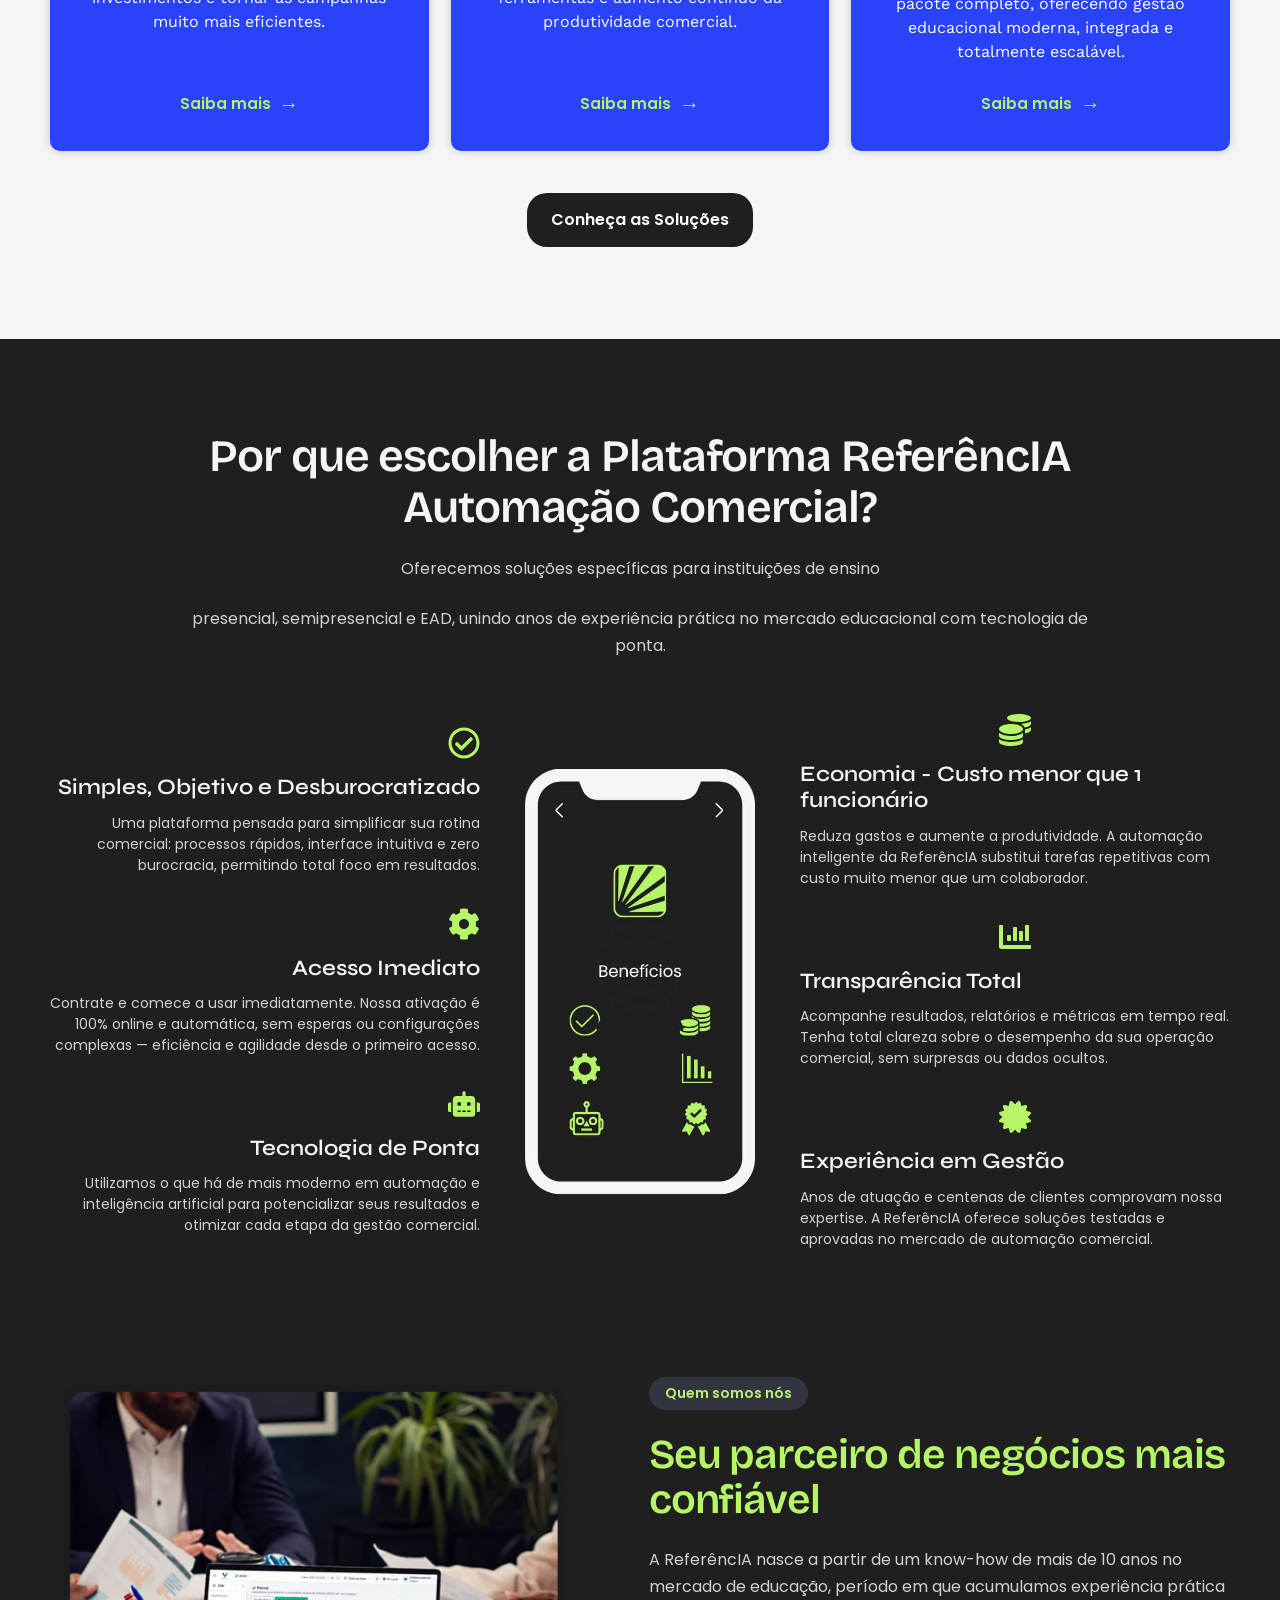
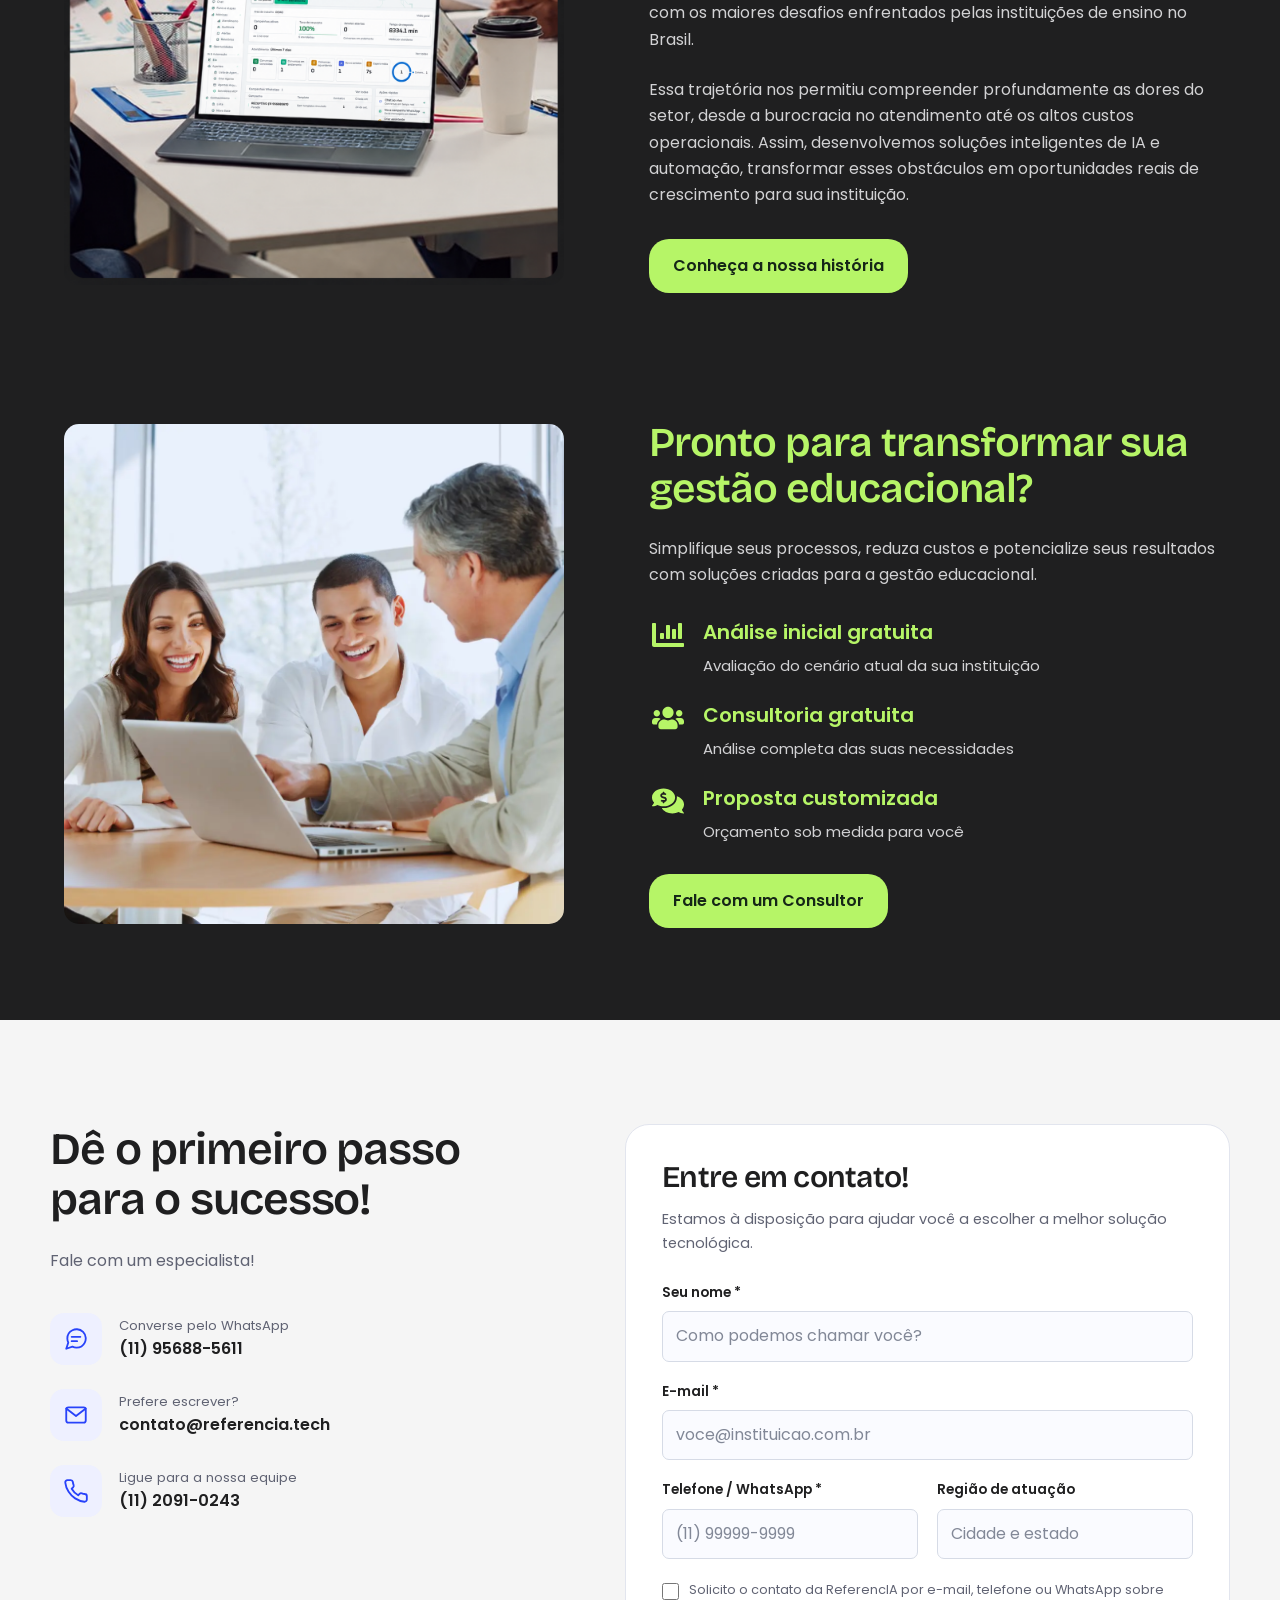
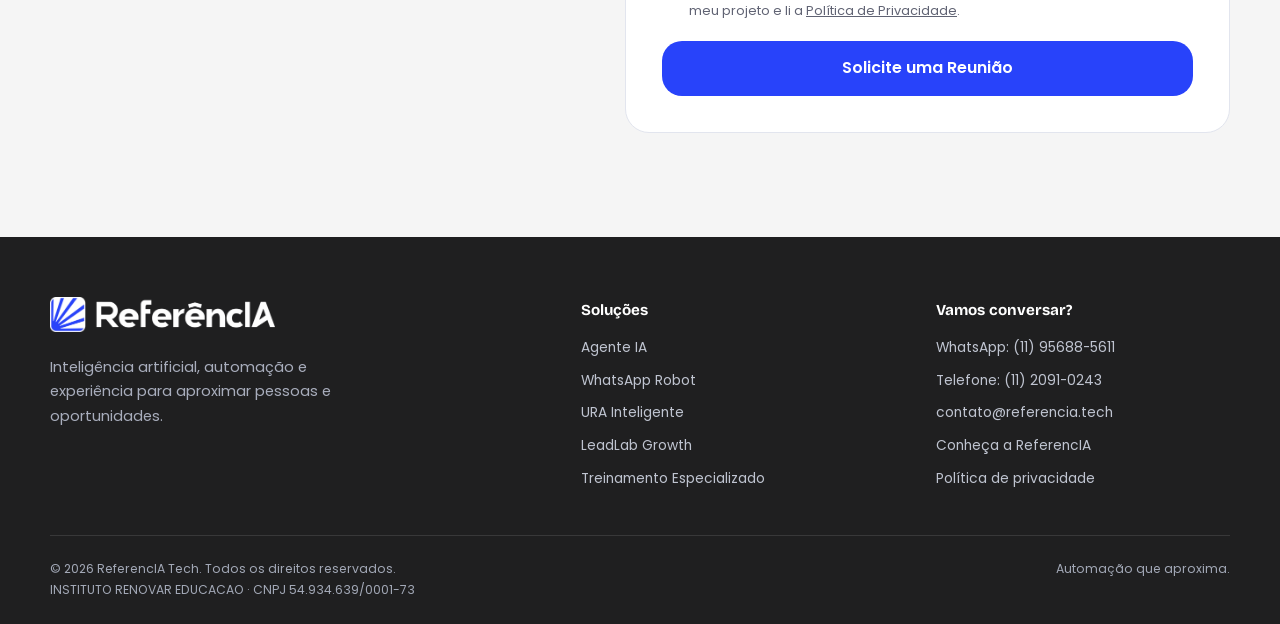
==== commit e83deda4: "Atualiza imagem institucional com o painel VOZKO no notebook" ====
--- a/index.html
+++ b/index.html
@@ -3,5 +3,5 @@
 <header class="header"><div class="container nav-wrap"><a class="brand" href="./" aria-label="ReferencIA Tech — página inicial"><img src="./assets/logo.png?v=20260929-4" width="1024" height="161" alt="ReferencIA"></a>
 <button class="menu-toggle" data-menu-toggle aria-expanded="false" aria-controls="menu-principal" aria-label="Abrir menu"><svg class="icon" viewBox="0 0 24 24" aria-hidden="true"><path d="M4 6h16M4 12h16M4 18h16"/></svg></button>
 <nav class="nav-links" id="menu-principal" data-menu aria-label="Navegação principal"><a href="./" aria-current="page">Home</a><details class="nav-solutions"><summary>Soluções</summary><div class="nav-solutions-panel"><a href="./solucoes/">Todas as soluções</a><a href="./agente-ia/">Agente IA</a><a href="./whatsapp-robot/">WhatsApp Robot</a><a href="./ura-inteligente/">URA Inteligente</a><a href="./leadlab-growth/">LeadLab Growth</a><a href="./treinamento-especializado/">Treinamento Especializado</a></div></details><a href="./sobre-nos/">Sobre Nós</a><a href="./contato/">Contato</a></nav></div></header><main id="conteudo">
-<section class="hero"><div id="hero-particles" class="hero-particles" data-particles aria-hidden="true"></div><div class="container"><div class="hero-inner"><h1>Transforme sua Gestão Educacional<br>com <em>IA</em> e <em>Automação</em></h1><p class="lead">Conheça a plataforma de gestão comercial educacional que une automação, IA e marketing digital. Uma solução simples, econômica e desburocratizada com tecnologia de ponta e transparência total para gerar leads e fortalecer o crescimento do seu polo.</p><p class="hero-highlight">Impulsione suas matrículas com quem entende de educação e resultados!</p><div class="actions"><a class="button lime" href="#solucoes">Confira mais Detalhes</a></div></div></div></section><section class="section reference-section home-modules" id="solucoes"><div class="container"><div class="section-heading"><div><span class="eyebrow">Soluções</span><h2>Nossos Módulos</h2></div><p class="">Conheça nossas soluções integradas que fortalecem a captação e o relacionamento com potenciais alunos e impulsione o crescimento do seu Polo Educacional de forma sustentável.</p></div><div class="solution-grid"><article class="solution-card"><div class="card-top"><span class="icon-box"><svg aria-hidden="true" class="icon original-icon" viewbox="0 0 640 512" xmlns="http://www.w3.org/2000/svg" focusable="false"><path d="M32,224H64V416H32A31.96166,31.96166,0,0,1,0,384V256A31.96166,31.96166,0,0,1,32,224Zm512-48V448a64.06328,64.06328,0,0,1-64,64H160a64.06328,64.06328,0,0,1-64-64V176a79.974,79.974,0,0,1,80-80H288V32a32,32,0,0,1,64,0V96H464A79.974,79.974,0,0,1,544,176ZM264,256a40,40,0,1,0-40,40A39.997,39.997,0,0,0,264,256Zm-8,128H192v32h64Zm96,0H288v32h64ZM456,256a40,40,0,1,0-40,40A39.997,39.997,0,0,0,456,256Zm-8,128H384v32h64ZM640,256V384a31.96166,31.96166,0,0,1-32,32H576V224h32A31.96166,31.96166,0,0,1,640,256Z"></path></svg></span></div><h3><a href="./agente-ia/">Agente IA</a></h3><p>Pronta para uso imediato, a ferramenta reúne especialistas digitais que qualificam leads e mantêm respostas rápidas.</p><a class="card-link" href="./agente-ia/" aria-label="Saiba mais sobre Agente IA">Saiba mais</a></article><article class="solution-card"><div class="card-top"><span class="icon-box"><svg aria-hidden="true" class="icon original-icon" viewbox="0 0 448 512" xmlns="http://www.w3.org/2000/svg" focusable="false"><path d="M380.9 97.1C339 55.1 283.2 32 223.9 32c-122.4 0-222 99.6-222 222 0 39.1 10.2 77.3 29.6 111L0 480l117.7-30.9c32.4 17.7 68.9 27 106.1 27h.1c122.3 0 224.1-99.6 224.1-222 0-59.3-25.2-115-67.1-157zm-157 341.6c-33.2 0-65.7-8.9-94-25.7l-6.7-4-69.8 18.3L72 359.2l-4.4-7c-18.5-29.4-28.2-63.3-28.2-98.2 0-101.7 82.8-184.5 184.6-184.5 49.3 0 95.6 19.2 130.4 54.1 34.8 34.9 56.2 81.2 56.1 130.5 0 101.8-84.9 184.6-186.6 184.6zm101.2-138.2c-5.5-2.8-32.8-16.2-37.9-18-5.1-1.9-8.8-2.8-12.5 2.8-3.7 5.6-14.3 18-17.6 21.8-3.2 3.7-6.5 4.2-12 1.4-32.6-16.3-54-29.1-75.5-66-5.7-9.8 5.7-9.1 16.3-30.3 1.8-3.7.9-6.9-.5-9.7-1.4-2.8-12.5-30.1-17.1-41.2-4.5-10.8-9.1-9.3-12.5-9.5-3.2-.2-6.9-.2-10.6-.2-3.7 0-9.7 1.4-14.8 6.9-5.1 5.6-19.4 19-19.4 46.3 0 27.3 19.9 53.7 22.6 57.4 2.8 3.7 39.1 59.7 94.8 83.8 35.2 15.2 49 16.5 66.6 13.9 10.7-1.6 32.8-13.4 37.4-26.4 4.6-13 4.6-24.1 3.2-26.4-1.3-2.5-5-3.9-10.5-6.6z"></path></svg></span></div><h3><a href="./whatsapp-robot/">WhatsApp Robot</a></h3><p>Automatize disparos em massa com scripts personalizados e integração direta via Excel, mantendo alta agilidade e evitando bloqueios.</p><a class="card-link" href="./whatsapp-robot/" aria-label="Saiba mais sobre WhatsApp Robot">Saiba mais</a></article><article class="solution-card"><div class="card-top"><span class="icon-box"><svg aria-hidden="true" class="icon original-icon" viewbox="0 0 448 512" xmlns="http://www.w3.org/2000/svg" focusable="false"><path d="M400 32H48A48 48 0 0 0 0 80v352a48 48 0 0 0 48 48h352a48 48 0 0 0 48-48V80a48 48 0 0 0-48-48zm-16.39 307.37l-15 65A15 15 0 0 1 354 416C194 416 64 286.29 64 126a15.7 15.7 0 0 1 11.63-14.61l65-15A18.23 18.23 0 0 1 144 96a16.27 16.27 0 0 1 13.79 9.09l30 70A17.9 17.9 0 0 1 189 181a17 17 0 0 1-5.5 11.61l-37.89 31a231.91 231.91 0 0 0 110.78 110.78l31-37.89A17 17 0 0 1 299 291a17.85 17.85 0 0 1 5.91 1.21l70 30A16.25 16.25 0 0 1 384 336a17.41 17.41 0 0 1-.39 3.37z"></path></svg></span></div><h3><a href="./ura-inteligente/">URA Inteligente</a></h3><p>Central eficiente: até 5 ligações simultâneas com um único operador, além de direcionamento automático de leads.</p><a class="card-link" href="./ura-inteligente/" aria-label="Saiba mais sobre URA Inteligente">Saiba mais</a></article><article class="solution-card"><div class="card-top"><span class="icon-box"><svg aria-hidden="true" class="icon original-icon" viewbox="0 0 512 512" xmlns="http://www.w3.org/2000/svg" focusable="false"><path d="M496 384H64V80c0-8.84-7.16-16-16-16H16C7.16 64 0 71.16 0 80v336c0 17.67 14.33 32 32 32h464c8.84 0 16-7.16 16-16v-32c0-8.84-7.16-16-16-16zM464 96H345.94c-21.38 0-32.09 25.85-16.97 40.97l32.4 32.4L288 242.75l-73.37-73.37c-12.5-12.5-32.76-12.5-45.25 0l-68.69 68.69c-6.25 6.25-6.25 16.38 0 22.63l22.62 22.62c6.25 6.25 16.38 6.25 22.63 0L192 237.25l73.37 73.37c12.5 12.5 32.76 12.5 45.25 0l96-96 32.4 32.4c15.12 15.12 40.97 4.41 40.97-16.97V112c.01-8.84-7.15-16-15.99-16z"></path></svg></span></div><h3><a href="./leadlab-growth/">LeadLab Growth</a></h3><p>Operação completa de tráfego pago para gerar leads qualificados, otimizar investimentos e tornar as campanhas muito mais eficientes.</p><a class="card-link" href="./leadlab-growth/" aria-label="Saiba mais sobre LeadLab Growth">Saiba mais</a></article><article class="solution-card"><div class="card-top"><span class="icon-box"><svg aria-hidden="true" class="icon original-icon" viewbox="0 0 640 512" xmlns="http://www.w3.org/2000/svg" focusable="false"><path d="M208 352c-2.39 0-4.78.35-7.06 1.09C187.98 357.3 174.35 360 160 360c-14.35 0-27.98-2.7-40.95-6.91-2.28-.74-4.66-1.09-7.05-1.09C49.94 352-.33 402.48 0 464.62.14 490.88 21.73 512 48 512h224c26.27 0 47.86-21.12 48-47.38.33-62.14-49.94-112.62-112-112.62zm-48-32c53.02 0 96-42.98 96-96s-42.98-96-96-96-96 42.98-96 96 42.98 96 96 96zM592 0H208c-26.47 0-48 22.25-48 49.59V96c23.42 0 45.1 6.78 64 17.8V64h352v288h-64v-64H384v64h-76.24c19.1 16.69 33.12 38.73 39.69 64H592c26.47 0 48-22.25 48-49.59V49.59C640 22.25 618.47 0 592 0z"></path></svg></span></div><h3><a href="./treinamento-especializado/">Treinamento Especializado</a></h3><p>Capacitação estratégica para gestores e equipes, garantindo domínio das ferramentas e aumento contínuo da produtividade comercial.</p><a class="card-link" href="./treinamento-especializado/" aria-label="Saiba mais sobre Treinamento Especializado">Saiba mais</a></article><article class="solution-card"><div class="card-top"><span class="icon-box"><svg aria-hidden="true" class="icon original-icon" viewbox="0 0 512 512" xmlns="http://www.w3.org/2000/svg" focusable="false"><path d="M256 32C114.62 32 0 125.12 0 240c0 49.56 21.41 95 57 130.74C44.46 421.05 2.7 466 2.2 466.5A8 8 0 0 0 8 480c66.26 0 116-31.75 140.6-51.38A304.66 304.66 0 0 0 256 448c141.39 0 256-93.12 256-208S397.39 32 256 32zm96 232a8 8 0 0 1-8 8h-56v56a8 8 0 0 1-8 8h-48a8 8 0 0 1-8-8v-56h-56a8 8 0 0 1-8-8v-48a8 8 0 0 1 8-8h56v-56a8 8 0 0 1 8-8h48a8 8 0 0 1 8 8v56h56a8 8 0 0 1 8 8z"></path></svg></span></div><h3><a href="./solucao-completa/">Pacote Completo ReferêncIA</a></h3><p>Todos os módulos reunidos em um único pacote completo, oferecendo gestão educacional moderna, integrada e totalmente escalável.</p><a class="card-link" href="./solucao-completa/" aria-label="Saiba mais sobre Pacote Completo ReferêncIA">Saiba mais</a></article></div><div class="center-action"><a class="button dark" href="./solucoes/">Conheça as Soluções</a></div></div></section><section class="section reference-section reference-dark results" id="beneficios"><div class="container"><div class="reference-heading"><h2>Por que escolher a Plataforma ReferêncIA Automação Comercial?</h2><p class="">Oferecemos soluções específicas para instituições de ensino</p><p class="">presencial, semipresencial e EAD, unindo anos de experiência prática no mercado educacional com tecnologia de ponta.</p></div><div class="benefits-showcase"><div class="benefits-column"><article class="reference-feature benefit"><span class="reference-icon"><svg aria-hidden="true" class="icon original-icon" viewbox="0 0 512 512" xmlns="http://www.w3.org/2000/svg" focusable="false"><path d="M256 8C119.033 8 8 119.033 8 256s111.033 248 248 248 248-111.033 248-248S392.967 8 256 8zm0 48c110.532 0 200 89.451 200 200 0 110.532-89.451 200-200 200-110.532 0-200-89.451-200-200 0-110.532 89.451-200 200-200m140.204 130.267l-22.536-22.718c-4.667-4.705-12.265-4.736-16.97-.068L215.346 303.697l-59.792-60.277c-4.667-4.705-12.265-4.736-16.97-.069l-22.719 22.536c-4.705 4.667-4.736 12.265-.068 16.971l90.781 91.516c4.667 4.705 12.265 4.736 16.97.068l172.589-171.204c4.704-4.668 4.734-12.266.067-16.971z"></path></svg></span><h3>Simples, Objetivo e Desburocratizado</h3><p>Uma plataforma pensada para simplificar sua rotina comercial: processos rápidos, interface intuitiva e zero burocracia, permitindo total foco em resultados.</p></article><article class="reference-feature benefit"><span class="reference-icon"><svg aria-hidden="true" class="icon original-icon" viewbox="0 0 512 512" xmlns="http://www.w3.org/2000/svg" focusable="false"><path d="M487.4 315.7l-42.6-24.6c4.3-23.2 4.3-47 0-70.2l42.6-24.6c4.9-2.8 7.1-8.6 5.5-14-11.1-35.6-30-67.8-54.7-94.6-3.8-4.1-10-5.1-14.8-2.3L380.8 110c-17.9-15.4-38.5-27.3-60.8-35.1V25.8c0-5.6-3.9-10.5-9.4-11.7-36.7-8.2-74.3-7.8-109.2 0-5.5 1.2-9.4 6.1-9.4 11.7V75c-22.2 7.9-42.8 19.8-60.8 35.1L88.7 85.5c-4.9-2.8-11-1.9-14.8 2.3-24.7 26.7-43.6 58.9-54.7 94.6-1.7 5.4.6 11.2 5.5 14L67.3 221c-4.3 23.2-4.3 47 0 70.2l-42.6 24.6c-4.9 2.8-7.1 8.6-5.5 14 11.1 35.6 30 67.8 54.7 94.6 3.8 4.1 10 5.1 14.8 2.3l42.6-24.6c17.9 15.4 38.5 27.3 60.8 35.1v49.2c0 5.6 3.9 10.5 9.4 11.7 36.7 8.2 74.3 7.8 109.2 0 5.5-1.2 9.4-6.1 9.4-11.7v-49.2c22.2-7.9 42.8-19.8 60.8-35.1l42.6 24.6c4.9 2.8 11 1.9 14.8-2.3 24.7-26.7 43.6-58.9 54.7-94.6 1.5-5.5-.7-11.3-5.6-14.1zM256 336c-44.1 0-80-35.9-80-80s35.9-80 80-80 80 35.9 80 80-35.9 80-80 80z"></path></svg></span><h3>Acesso Imediato</h3><p>Contrate e comece a usar imediatamente. Nossa ativação é 100% online e automática, sem esperas ou configurações complexas — eficiência e agilidade desde o primeiro acesso.</p></article><article class="reference-feature benefit"><span class="reference-icon"><svg aria-hidden="true" class="icon original-icon" viewbox="0 0 640 512" xmlns="http://www.w3.org/2000/svg" focusable="false"><path d="M32,224H64V416H32A31.96166,31.96166,0,0,1,0,384V256A31.96166,31.96166,0,0,1,32,224Zm512-48V448a64.06328,64.06328,0,0,1-64,64H160a64.06328,64.06328,0,0,1-64-64V176a79.974,79.974,0,0,1,80-80H288V32a32,32,0,0,1,64,0V96H464A79.974,79.974,0,0,1,544,176ZM264,256a40,40,0,1,0-40,40A39.997,39.997,0,0,0,264,256Zm-8,128H192v32h64Zm96,0H288v32h64ZM456,256a40,40,0,1,0-40,40A39.997,39.997,0,0,0,456,256Zm-8,128H384v32h64ZM640,256V384a31.96166,31.96166,0,0,1-32,32H576V224h32A31.96166,31.96166,0,0,1,640,256Z"></path></svg></span><h3>Tecnologia de Ponta</h3><p>Utilizamos o que há de mais moderno em automação e inteligência artificial para potencializar seus resultados e otimizar cada etapa da gestão comercial.</p></article></div><figure class="benefits-phone"><img class="" src="./assets/reference/Diferenciais-6.jpg" alt="Benefícios da plataforma ReferencIA: automação, economia e gestão" width="443" height="900" loading="lazy"></figure><div class="benefits-column"><article class="reference-feature benefit"><span class="reference-icon"><svg aria-hidden="true" class="icon original-icon" viewbox="0 0 512 512" xmlns="http://www.w3.org/2000/svg" focusable="false"><path d="M0 405.3V448c0 35.3 86 64 192 64s192-28.7 192-64v-42.7C342.7 434.4 267.2 448 192 448S41.3 434.4 0 405.3zM320 128c106 0 192-28.7 192-64S426 0 320 0 128 28.7 128 64s86 64 192 64zM0 300.4V352c0 35.3 86 64 192 64s192-28.7 192-64v-51.6c-41.3 34-116.9 51.6-192 51.6S41.3 334.4 0 300.4zm416 11c57.3-11.1 96-31.7 96-55.4v-42.7c-23.2 16.4-57.3 27.6-96 34.5v63.6zM192 160C86 160 0 195.8 0 240s86 80 192 80 192-35.8 192-80-86-80-192-80zm219.3 56.3c60-10.8 100.7-32 100.7-56.3v-42.7c-35.5 25.1-96.5 38.6-160.7 41.8 29.5 14.3 51.2 33.5 60 57.2z"></path></svg></span><h3>Economia - Custo menor que 1 funcionário</h3><p>Reduza gastos e aumente a produtividade. A automação inteligente da ReferêncIA substitui tarefas repetitivas com custo muito menor que um colaborador.</p></article><article class="reference-feature benefit"><span class="reference-icon"><svg aria-hidden="true" class="icon original-icon" viewbox="0 0 512 512" xmlns="http://www.w3.org/2000/svg" focusable="false"><path d="M332.8 320h38.4c6.4 0 12.8-6.4 12.8-12.8V172.8c0-6.4-6.4-12.8-12.8-12.8h-38.4c-6.4 0-12.8 6.4-12.8 12.8v134.4c0 6.4 6.4 12.8 12.8 12.8zm96 0h38.4c6.4 0 12.8-6.4 12.8-12.8V76.8c0-6.4-6.4-12.8-12.8-12.8h-38.4c-6.4 0-12.8 6.4-12.8 12.8v230.4c0 6.4 6.4 12.8 12.8 12.8zm-288 0h38.4c6.4 0 12.8-6.4 12.8-12.8v-70.4c0-6.4-6.4-12.8-12.8-12.8h-38.4c-6.4 0-12.8 6.4-12.8 12.8v70.4c0 6.4 6.4 12.8 12.8 12.8zm96 0h38.4c6.4 0 12.8-6.4 12.8-12.8V108.8c0-6.4-6.4-12.8-12.8-12.8h-38.4c-6.4 0-12.8 6.4-12.8 12.8v198.4c0 6.4 6.4 12.8 12.8 12.8zM496 384H64V80c0-8.84-7.16-16-16-16H16C7.16 64 0 71.16 0 80v336c0 17.67 14.33 32 32 32h464c8.84 0 16-7.16 16-16v-32c0-8.84-7.16-16-16-16z"></path></svg></span><h3>Transparência Total</h3><p>Acompanhe resultados, relatórios e métricas em tempo real. Tenha total clareza sobre o desempenho da sua operação comercial, sem surpresas ou dados ocultos.</p></article><article class="reference-feature benefit"><span class="reference-icon"><svg aria-hidden="true" class="icon original-icon" viewbox="0 0 512 512" xmlns="http://www.w3.org/2000/svg" focusable="false"><path d="M458.622 255.92l45.985-45.005c13.708-12.977 7.316-36.039-10.664-40.339l-62.65-15.99 17.661-62.015c4.991-17.838-11.829-34.663-29.661-29.671l-61.994 17.667-15.984-62.671C337.085.197 313.765-6.276 300.99 7.228L256 53.57 211.011 7.229c-12.63-13.351-36.047-7.234-40.325 10.668l-15.984 62.671-61.995-17.667C74.87 57.907 58.056 74.738 63.046 92.572l17.661 62.015-62.65 15.99C.069 174.878-6.31 197.944 7.392 210.915l45.985 45.005-45.985 45.004c-13.708 12.977-7.316 36.039 10.664 40.339l62.65 15.99-17.661 62.015c-4.991 17.838 11.829 34.663 29.661 29.671l61.994-17.667 15.984 62.671c4.439 18.575 27.696 24.018 40.325 10.668L256 458.61l44.989 46.001c12.5 13.488 35.987 7.486 40.325-10.668l15.984-62.671 61.994 17.667c17.836 4.994 34.651-11.837 29.661-29.671l-17.661-62.015 62.65-15.99c17.987-4.302 24.366-27.367 10.664-40.339l-45.984-45.004z"></path></svg></span><h3>Experiência em Gestão</h3><p>Anos de atuação e centenas de clientes comprovam nossa expertise. A ReferêncIA oferece soluções testadas e aprovadas no mercado de automação comercial.</p></article></div></div></div></section><section class="section reference-section reference-dark home-about" id="sobre"><div class="container"><div class="about-layout"><div class="about-image"><img class="" src="./assets/reference/ReferencIA-Sobre-Nos-500x500-1-rebbbbfbo1z89j3s08wqvoly0wlm1phqmhi3yv3iq0.jpg" alt="Equipe analisando a gestão comercial" width="500" height="500" loading="lazy"></div><div class="about-copy"><span class="eyebrow">Quem somos nós</span><h2>Seu parceiro de negócios mais confiável</h2><p class="">A ReferêncIA nasce a partir de um know-how de mais de 10 anos no mercado de educação, período em que acumulamos experiência prática com os maiores desafios enfrentados pelas instituições de ensino no Brasil.</p><p class="">Essa trajetória nos permitiu compreender profundamente as dores do setor, desde a burocracia no atendimento até os altos custos operacionais. Assim, desenvolvemos soluções inteligentes de IA e automação, transformar esses obstáculos em oportunidades reais de crescimento para sua instituição.</p><div class="actions"><a class="button lime" href="./sobre-nos/">Conheça a nossa história</a></div></div></div></div></section><section class="section reference-section reference-dark" id="consultoria"><div class="container"><div class="about-layout"><div class="about-image"><img class="" src="./assets/reference/Design-sem-nome-36.webp" alt="Equipe em uma reunião de consultoria" width="1024" height="1024" loading="lazy"></div><div class="about-copy"><h2>Pronto para transformar sua gestão educacional?</h2><p class="">Simplifique seus processos, reduza custos e potencialize seus resultados com soluções criadas para a gestão educacional.</p><div class="reference-grid compact"><article class="reference-feature "><span class="reference-icon"><svg aria-hidden="true" class="icon original-icon" viewbox="0 0 512 512" xmlns="http://www.w3.org/2000/svg" focusable="false"><path d="M332.8 320h38.4c6.4 0 12.8-6.4 12.8-12.8V172.8c0-6.4-6.4-12.8-12.8-12.8h-38.4c-6.4 0-12.8 6.4-12.8 12.8v134.4c0 6.4 6.4 12.8 12.8 12.8zm96 0h38.4c6.4 0 12.8-6.4 12.8-12.8V76.8c0-6.4-6.4-12.8-12.8-12.8h-38.4c-6.4 0-12.8 6.4-12.8 12.8v230.4c0 6.4 6.4 12.8 12.8 12.8zm-288 0h38.4c6.4 0 12.8-6.4 12.8-12.8v-70.4c0-6.4-6.4-12.8-12.8-12.8h-38.4c-6.4 0-12.8 6.4-12.8 12.8v70.4c0 6.4 6.4 12.8 12.8 12.8zm96 0h38.4c6.4 0 12.8-6.4 12.8-12.8V108.8c0-6.4-6.4-12.8-12.8-12.8h-38.4c-6.4 0-12.8 6.4-12.8 12.8v198.4c0 6.4 6.4 12.8 12.8 12.8zM496 384H64V80c0-8.84-7.16-16-16-16H16C7.16 64 0 71.16 0 80v336c0 17.67 14.33 32 32 32h464c8.84 0 16-7.16 16-16v-32c0-8.84-7.16-16-16-16z"></path></svg></span><h3>Análise inicial gratuita</h3><p>Avaliação do cenário atual da sua instituição</p></article><article class="reference-feature "><span class="reference-icon"><svg aria-hidden="true" class="icon original-icon" viewbox="0 0 640 512" xmlns="http://www.w3.org/2000/svg" focusable="false"><path d="M96 224c35.3 0 64-28.7 64-64s-28.7-64-64-64-64 28.7-64 64 28.7 64 64 64zm448 0c35.3 0 64-28.7 64-64s-28.7-64-64-64-64 28.7-64 64 28.7 64 64 64zm32 32h-64c-17.6 0-33.5 7.1-45.1 18.6 40.3 22.1 68.9 62 75.1 109.4h66c17.7 0 32-14.3 32-32v-32c0-35.3-28.7-64-64-64zm-256 0c61.9 0 112-50.1 112-112S381.9 32 320 32 208 82.1 208 144s50.1 112 112 112zm76.8 32h-8.3c-20.8 10-43.9 16-68.5 16s-47.6-6-68.5-16h-8.3C179.6 288 128 339.6 128 403.2V432c0 26.5 21.5 48 48 48h288c26.5 0 48-21.5 48-48v-28.8c0-63.6-51.6-115.2-115.2-115.2zm-223.7-13.4C161.5 263.1 145.6 256 128 256H64c-35.3 0-64 28.7-64 64v32c0 17.7 14.3 32 32 32h65.9c6.3-47.4 34.9-87.3 75.2-109.4z"></path></svg></span><h3>Consultoria gratuita</h3><p>Análise completa das suas necessidades</p></article><article class="reference-feature "><span class="reference-icon"><svg aria-hidden="true" class="icon original-icon" viewbox="0 0 576 512" xmlns="http://www.w3.org/2000/svg" focusable="false"><path d="M416 192c0-88.37-93.12-160-208-160S0 103.63 0 192c0 34.27 14.13 65.95 37.97 91.98C24.61 314.22 2.52 338.16 2.2 338.5A7.995 7.995 0 0 0 8 352c36.58 0 66.93-12.25 88.73-24.98C128.93 342.76 167.02 352 208 352c114.88 0 208-71.63 208-160zm-224 96v-16.29c-11.29-.58-22.27-4.52-31.37-11.35-3.9-2.93-4.1-8.77-.57-12.14l11.75-11.21c2.77-2.64 6.89-2.76 10.13-.73 3.87 2.42 8.26 3.72 12.82 3.72h28.11c6.5 0 11.8-5.92 11.8-13.19 0-5.95-3.61-11.19-8.77-12.73l-45-13.5c-18.59-5.58-31.58-23.42-31.58-43.39 0-24.52 19.05-44.44 42.67-45.07V96c0-4.42 3.58-8 8-8h16c4.42 0 8 3.58 8 8v16.29c11.29.58 22.27 4.51 31.37 11.35 3.9 2.93 4.1 8.77.57 12.14l-11.75 11.21c-2.77 2.64-6.89 2.76-10.13.73-3.87-2.43-8.26-3.72-12.82-3.72h-28.11c-6.5 0-11.8 5.92-11.8 13.19 0 5.95 3.61 11.19 8.77 12.73l45 13.5c18.59 5.58 31.58 23.42 31.58 43.39 0 24.53-19.05 44.44-42.67 45.07V288c0 4.42-3.58 8-8 8h-16c-4.42 0-8-3.58-8-8zm346.01 123.99C561.87 385.96 576 354.27 576 320c0-66.94-53.49-124.2-129.33-148.07.86 6.6 1.33 13.29 1.33 20.07 0 105.87-107.66 192-240 192-10.78 0-21.32-.77-31.73-1.88C207.8 439.63 281.77 480 368 480c40.98 0 79.07-9.24 111.27-24.98C501.07 467.75 531.42 480 568 480c3.2 0 6.09-1.91 7.34-4.84 1.27-2.94.66-6.34-1.55-8.67-.31-.33-22.42-24.24-35.78-54.5z"></path></svg></span><h3>Proposta customizada</h3><p>Orçamento sob medida para você</p></article></div><div class="actions"><a class="button lime" href="#contato">Fale com um Consultor</a></div></div></div></div></section><section class="section" id="contato"><div class="container contact-layout"><div class="contact-copy"><h2>Dê o primeiro passo para o sucesso!</h2><p>Fale com um especialista!</p><div class="contact-options"><a class="contact-option" href="https://wa.me/5511956885611?text=Ol%C3%A1%21%20Quero%20conhecer%20as%20solu%C3%A7%C3%B5es%20da%20ReferencIA%20Tech." target="_blank" rel="noopener noreferrer"><span class="icon-box"><svg class="icon" viewBox="0 0 24 24" aria-hidden="true"><path d="M21 11.5a8.4 8.4 0 0 1-.9 3.8 8.5 8.5 0 0 1-7.6 4.7 8.4 8.4 0 0 1-3.8-.9L3 21l1.9-5.7a8.4 8.4 0 0 1-.9-3.8 8.5 8.5 0 0 1 4.7-7.6 8.4 8.4 0 0 1 3.8-.9h.5a8.5 8.5 0 0 1 8 8v.5Z"/><path d="M8 10h8m-8 4h5"/></svg></span><span><small>Converse pelo WhatsApp</small><strong>(11) 95688-5611</strong></span></a><a class="contact-option" href="mailto:contato@referencia.tech"><span class="icon-box"><svg class="icon" viewBox="0 0 24 24" aria-hidden="true"><rect x="3" y="5" width="18" height="14" rx="2"/><path d="m3 6 9 7 9-7"/></svg></span><span><small>Prefere escrever?</small><strong>contato@referencia.tech</strong></span></a><a class="contact-option" href="tel:+551120910243"><span class="icon-box"><svg class="icon" viewBox="0 0 24 24" aria-hidden="true"><path d="M22 16.9v3a2 2 0 0 1-2.2 2 19.8 19.8 0 0 1-8.6-3.1 19.5 19.5 0 0 1-6-6A19.8 19.8 0 0 1 2.1 4.2 2 2 0 0 1 4.1 2h3a2 2 0 0 1 2 1.7 12.8 12.8 0 0 0 .7 2.8 2 2 0 0 1-.5 2.1L8 9.9a16 16 0 0 0 6 6l1.3-1.3a2 2 0 0 1 2.1-.5 12.8 12.8 0 0 0 2.8.7 2 2 0 0 1 1.8 2.1Z"/></svg></span><span><small>Ligue para a nossa equipe</small><strong>(11) 2091-0243</strong></span></a></div></div><div class="form-panel"><h2>Entre em contato!</h2><p class="">Estamos à disposição para ajudar você a escolher a melhor solução tecnológica.</p><form data-contact-form><div class="form-grid"><div class="field full"><label for="nome">Seu nome *</label><input id="nome" name="nome" autocomplete="name" required maxlength="120" placeholder="Como podemos chamar você?"></div><div class="field full"><label for="email">E-mail *</label><input id="email" name="email" type="email" autocomplete="email" required maxlength="180" placeholder="voce@instituicao.com.br"></div><div class="field"><label for="telefone">Telefone / WhatsApp *</label><input id="telefone" name="telefone" type="tel" autocomplete="tel" required maxlength="25" placeholder="(11) 99999-9999"></div><div class="field"><label for="regiao">Região de atuação</label><input id="regiao" name="regiao" autocomplete="address-level2" maxlength="120" placeholder="Cidade e estado"></div></div><label class="consent"><input type="checkbox" name="consentimento" required><span>Solicito o contato da ReferencIA por e-mail, telefone ou WhatsApp sobre meu projeto e li a <a href="./politica-de-privacidade/">Política de Privacidade</a>.</span></label><button type="submit" class="button">Solicite uma Reunião</button><p class="form-status" role="status" aria-live="polite"></p><a class="form-fallback" data-form-fallback href="https://wa.me/5511956885611?text=Ol%C3%A1%21%20Quero%20conhecer%20as%20solu%C3%A7%C3%B5es%20da%20ReferencIA%20Tech." target="_blank" rel="noopener noreferrer" hidden>Continuar pelo WhatsApp</a></form><noscript><p>Para solicitar contato, fale com nossa equipe pelo <a href="https://wa.me/5511956885611?text=Ol%C3%A1%21%20Quero%20conhecer%20as%20solu%C3%A7%C3%B5es%20da%20ReferencIA%20Tech.">WhatsApp</a> ou pelo e-mail contato@referencia.tech.</p></noscript></div></div></section>
+<section class="hero"><div id="hero-particles" class="hero-particles" data-particles aria-hidden="true"></div><div class="container"><div class="hero-inner"><h1>Transforme sua Gestão Educacional<br>com <em>IA</em> e <em>Automação</em></h1><p class="lead">Conheça a plataforma de gestão comercial educacional que une automação, IA e marketing digital. Uma solução simples, econômica e desburocratizada com tecnologia de ponta e transparência total para gerar leads e fortalecer o crescimento do seu polo.</p><p class="hero-highlight">Impulsione suas matrículas com quem entende de educação e resultados!</p><div class="actions"><a class="button lime" href="#solucoes">Confira mais Detalhes</a></div></div></div></section><section class="section reference-section home-modules" id="solucoes"><div class="container"><div class="section-heading"><div><span class="eyebrow">Soluções</span><h2>Nossos Módulos</h2></div><p class="">Conheça nossas soluções integradas que fortalecem a captação e o relacionamento com potenciais alunos e impulsione o crescimento do seu Polo Educacional de forma sustentável.</p></div><div class="solution-grid"><article class="solution-card"><div class="card-top"><span class="icon-box"><svg aria-hidden="true" class="icon original-icon" viewbox="0 0 640 512" xmlns="http://www.w3.org/2000/svg" focusable="false"><path d="M32,224H64V416H32A31.96166,31.96166,0,0,1,0,384V256A31.96166,31.96166,0,0,1,32,224Zm512-48V448a64.06328,64.06328,0,0,1-64,64H160a64.06328,64.06328,0,0,1-64-64V176a79.974,79.974,0,0,1,80-80H288V32a32,32,0,0,1,64,0V96H464A79.974,79.974,0,0,1,544,176ZM264,256a40,40,0,1,0-40,40A39.997,39.997,0,0,0,264,256Zm-8,128H192v32h64Zm96,0H288v32h64ZM456,256a40,40,0,1,0-40,40A39.997,39.997,0,0,0,456,256Zm-8,128H384v32h64ZM640,256V384a31.96166,31.96166,0,0,1-32,32H576V224h32A31.96166,31.96166,0,0,1,640,256Z"></path></svg></span></div><h3><a href="./agente-ia/">Agente IA</a></h3><p>Pronta para uso imediato, a ferramenta reúne especialistas digitais que qualificam leads e mantêm respostas rápidas.</p><a class="card-link" href="./agente-ia/" aria-label="Saiba mais sobre Agente IA">Saiba mais</a></article><article class="solution-card"><div class="card-top"><span class="icon-box"><svg aria-hidden="true" class="icon original-icon" viewbox="0 0 448 512" xmlns="http://www.w3.org/2000/svg" focusable="false"><path d="M380.9 97.1C339 55.1 283.2 32 223.9 32c-122.4 0-222 99.6-222 222 0 39.1 10.2 77.3 29.6 111L0 480l117.7-30.9c32.4 17.7 68.9 27 106.1 27h.1c122.3 0 224.1-99.6 224.1-222 0-59.3-25.2-115-67.1-157zm-157 341.6c-33.2 0-65.7-8.9-94-25.7l-6.7-4-69.8 18.3L72 359.2l-4.4-7c-18.5-29.4-28.2-63.3-28.2-98.2 0-101.7 82.8-184.5 184.6-184.5 49.3 0 95.6 19.2 130.4 54.1 34.8 34.9 56.2 81.2 56.1 130.5 0 101.8-84.9 184.6-186.6 184.6zm101.2-138.2c-5.5-2.8-32.8-16.2-37.9-18-5.1-1.9-8.8-2.8-12.5 2.8-3.7 5.6-14.3 18-17.6 21.8-3.2 3.7-6.5 4.2-12 1.4-32.6-16.3-54-29.1-75.5-66-5.7-9.8 5.7-9.1 16.3-30.3 1.8-3.7.9-6.9-.5-9.7-1.4-2.8-12.5-30.1-17.1-41.2-4.5-10.8-9.1-9.3-12.5-9.5-3.2-.2-6.9-.2-10.6-.2-3.7 0-9.7 1.4-14.8 6.9-5.1 5.6-19.4 19-19.4 46.3 0 27.3 19.9 53.7 22.6 57.4 2.8 3.7 39.1 59.7 94.8 83.8 35.2 15.2 49 16.5 66.6 13.9 10.7-1.6 32.8-13.4 37.4-26.4 4.6-13 4.6-24.1 3.2-26.4-1.3-2.5-5-3.9-10.5-6.6z"></path></svg></span></div><h3><a href="./whatsapp-robot/">WhatsApp Robot</a></h3><p>Automatize disparos em massa com scripts personalizados e integração direta via Excel, mantendo alta agilidade e evitando bloqueios.</p><a class="card-link" href="./whatsapp-robot/" aria-label="Saiba mais sobre WhatsApp Robot">Saiba mais</a></article><article class="solution-card"><div class="card-top"><span class="icon-box"><svg aria-hidden="true" class="icon original-icon" viewbox="0 0 448 512" xmlns="http://www.w3.org/2000/svg" focusable="false"><path d="M400 32H48A48 48 0 0 0 0 80v352a48 48 0 0 0 48 48h352a48 48 0 0 0 48-48V80a48 48 0 0 0-48-48zm-16.39 307.37l-15 65A15 15 0 0 1 354 416C194 416 64 286.29 64 126a15.7 15.7 0 0 1 11.63-14.61l65-15A18.23 18.23 0 0 1 144 96a16.27 16.27 0 0 1 13.79 9.09l30 70A17.9 17.9 0 0 1 189 181a17 17 0 0 1-5.5 11.61l-37.89 31a231.91 231.91 0 0 0 110.78 110.78l31-37.89A17 17 0 0 1 299 291a17.85 17.85 0 0 1 5.91 1.21l70 30A16.25 16.25 0 0 1 384 336a17.41 17.41 0 0 1-.39 3.37z"></path></svg></span></div><h3><a href="./ura-inteligente/">URA Inteligente</a></h3><p>Central eficiente: até 5 ligações simultâneas com um único operador, além de direcionamento automático de leads.</p><a class="card-link" href="./ura-inteligente/" aria-label="Saiba mais sobre URA Inteligente">Saiba mais</a></article><article class="solution-card"><div class="card-top"><span class="icon-box"><svg aria-hidden="true" class="icon original-icon" viewbox="0 0 512 512" xmlns="http://www.w3.org/2000/svg" focusable="false"><path d="M496 384H64V80c0-8.84-7.16-16-16-16H16C7.16 64 0 71.16 0 80v336c0 17.67 14.33 32 32 32h464c8.84 0 16-7.16 16-16v-32c0-8.84-7.16-16-16-16zM464 96H345.94c-21.38 0-32.09 25.85-16.97 40.97l32.4 32.4L288 242.75l-73.37-73.37c-12.5-12.5-32.76-12.5-45.25 0l-68.69 68.69c-6.25 6.25-6.25 16.38 0 22.63l22.62 22.62c6.25 6.25 16.38 6.25 22.63 0L192 237.25l73.37 73.37c12.5 12.5 32.76 12.5 45.25 0l96-96 32.4 32.4c15.12 15.12 40.97 4.41 40.97-16.97V112c.01-8.84-7.15-16-15.99-16z"></path></svg></span></div><h3><a href="./leadlab-growth/">LeadLab Growth</a></h3><p>Operação completa de tráfego pago para gerar leads qualificados, otimizar investimentos e tornar as campanhas muito mais eficientes.</p><a class="card-link" href="./leadlab-growth/" aria-label="Saiba mais sobre LeadLab Growth">Saiba mais</a></article><article class="solution-card"><div class="card-top"><span class="icon-box"><svg aria-hidden="true" class="icon original-icon" viewbox="0 0 640 512" xmlns="http://www.w3.org/2000/svg" focusable="false"><path d="M208 352c-2.39 0-4.78.35-7.06 1.09C187.98 357.3 174.35 360 160 360c-14.35 0-27.98-2.7-40.95-6.91-2.28-.74-4.66-1.09-7.05-1.09C49.94 352-.33 402.48 0 464.62.14 490.88 21.73 512 48 512h224c26.27 0 47.86-21.12 48-47.38.33-62.14-49.94-112.62-112-112.62zm-48-32c53.02 0 96-42.98 96-96s-42.98-96-96-96-96 42.98-96 96 42.98 96 96 96zM592 0H208c-26.47 0-48 22.25-48 49.59V96c23.42 0 45.1 6.78 64 17.8V64h352v288h-64v-64H384v64h-76.24c19.1 16.69 33.12 38.73 39.69 64H592c26.47 0 48-22.25 48-49.59V49.59C640 22.25 618.47 0 592 0z"></path></svg></span></div><h3><a href="./treinamento-especializado/">Treinamento Especializado</a></h3><p>Capacitação estratégica para gestores e equipes, garantindo domínio das ferramentas e aumento contínuo da produtividade comercial.</p><a class="card-link" href="./treinamento-especializado/" aria-label="Saiba mais sobre Treinamento Especializado">Saiba mais</a></article><article class="solution-card"><div class="card-top"><span class="icon-box"><svg aria-hidden="true" class="icon original-icon" viewbox="0 0 512 512" xmlns="http://www.w3.org/2000/svg" focusable="false"><path d="M256 32C114.62 32 0 125.12 0 240c0 49.56 21.41 95 57 130.74C44.46 421.05 2.7 466 2.2 466.5A8 8 0 0 0 8 480c66.26 0 116-31.75 140.6-51.38A304.66 304.66 0 0 0 256 448c141.39 0 256-93.12 256-208S397.39 32 256 32zm96 232a8 8 0 0 1-8 8h-56v56a8 8 0 0 1-8 8h-48a8 8 0 0 1-8-8v-56h-56a8 8 0 0 1-8-8v-48a8 8 0 0 1 8-8h56v-56a8 8 0 0 1 8-8h48a8 8 0 0 1 8 8v56h56a8 8 0 0 1 8 8z"></path></svg></span></div><h3><a href="./solucao-completa/">Pacote Completo ReferêncIA</a></h3><p>Todos os módulos reunidos em um único pacote completo, oferecendo gestão educacional moderna, integrada e totalmente escalável.</p><a class="card-link" href="./solucao-completa/" aria-label="Saiba mais sobre Pacote Completo ReferêncIA">Saiba mais</a></article></div><div class="center-action"><a class="button dark" href="./solucoes/">Conheça as Soluções</a></div></div></section><section class="section reference-section reference-dark results" id="beneficios"><div class="container"><div class="reference-heading"><h2>Por que escolher a Plataforma ReferêncIA Automação Comercial?</h2><p class="">Oferecemos soluções específicas para instituições de ensino</p><p class="">presencial, semipresencial e EAD, unindo anos de experiência prática no mercado educacional com tecnologia de ponta.</p></div><div class="benefits-showcase"><div class="benefits-column"><article class="reference-feature benefit"><span class="reference-icon"><svg aria-hidden="true" class="icon original-icon" viewbox="0 0 512 512" xmlns="http://www.w3.org/2000/svg" focusable="false"><path d="M256 8C119.033 8 8 119.033 8 256s111.033 248 248 248 248-111.033 248-248S392.967 8 256 8zm0 48c110.532 0 200 89.451 200 200 0 110.532-89.451 200-200 200-110.532 0-200-89.451-200-200 0-110.532 89.451-200 200-200m140.204 130.267l-22.536-22.718c-4.667-4.705-12.265-4.736-16.97-.068L215.346 303.697l-59.792-60.277c-4.667-4.705-12.265-4.736-16.97-.069l-22.719 22.536c-4.705 4.667-4.736 12.265-.068 16.971l90.781 91.516c4.667 4.705 12.265 4.736 16.97.068l172.589-171.204c4.704-4.668 4.734-12.266.067-16.971z"></path></svg></span><h3>Simples, Objetivo e Desburocratizado</h3><p>Uma plataforma pensada para simplificar sua rotina comercial: processos rápidos, interface intuitiva e zero burocracia, permitindo total foco em resultados.</p></article><article class="reference-feature benefit"><span class="reference-icon"><svg aria-hidden="true" class="icon original-icon" viewbox="0 0 512 512" xmlns="http://www.w3.org/2000/svg" focusable="false"><path d="M487.4 315.7l-42.6-24.6c4.3-23.2 4.3-47 0-70.2l42.6-24.6c4.9-2.8 7.1-8.6 5.5-14-11.1-35.6-30-67.8-54.7-94.6-3.8-4.1-10-5.1-14.8-2.3L380.8 110c-17.9-15.4-38.5-27.3-60.8-35.1V25.8c0-5.6-3.9-10.5-9.4-11.7-36.7-8.2-74.3-7.8-109.2 0-5.5 1.2-9.4 6.1-9.4 11.7V75c-22.2 7.9-42.8 19.8-60.8 35.1L88.7 85.5c-4.9-2.8-11-1.9-14.8 2.3-24.7 26.7-43.6 58.9-54.7 94.6-1.7 5.4.6 11.2 5.5 14L67.3 221c-4.3 23.2-4.3 47 0 70.2l-42.6 24.6c-4.9 2.8-7.1 8.6-5.5 14 11.1 35.6 30 67.8 54.7 94.6 3.8 4.1 10 5.1 14.8 2.3l42.6-24.6c17.9 15.4 38.5 27.3 60.8 35.1v49.2c0 5.6 3.9 10.5 9.4 11.7 36.7 8.2 74.3 7.8 109.2 0 5.5-1.2 9.4-6.1 9.4-11.7v-49.2c22.2-7.9 42.8-19.8 60.8-35.1l42.6 24.6c4.9 2.8 11 1.9 14.8-2.3 24.7-26.7 43.6-58.9 54.7-94.6 1.5-5.5-.7-11.3-5.6-14.1zM256 336c-44.1 0-80-35.9-80-80s35.9-80 80-80 80 35.9 80 80-35.9 80-80 80z"></path></svg></span><h3>Acesso Imediato</h3><p>Contrate e comece a usar imediatamente. Nossa ativação é 100% online e automática, sem esperas ou configurações complexas — eficiência e agilidade desde o primeiro acesso.</p></article><article class="reference-feature benefit"><span class="reference-icon"><svg aria-hidden="true" class="icon original-icon" viewbox="0 0 640 512" xmlns="http://www.w3.org/2000/svg" focusable="false"><path d="M32,224H64V416H32A31.96166,31.96166,0,0,1,0,384V256A31.96166,31.96166,0,0,1,32,224Zm512-48V448a64.06328,64.06328,0,0,1-64,64H160a64.06328,64.06328,0,0,1-64-64V176a79.974,79.974,0,0,1,80-80H288V32a32,32,0,0,1,64,0V96H464A79.974,79.974,0,0,1,544,176ZM264,256a40,40,0,1,0-40,40A39.997,39.997,0,0,0,264,256Zm-8,128H192v32h64Zm96,0H288v32h64ZM456,256a40,40,0,1,0-40,40A39.997,39.997,0,0,0,456,256Zm-8,128H384v32h64ZM640,256V384a31.96166,31.96166,0,0,1-32,32H576V224h32A31.96166,31.96166,0,0,1,640,256Z"></path></svg></span><h3>Tecnologia de Ponta</h3><p>Utilizamos o que há de mais moderno em automação e inteligência artificial para potencializar seus resultados e otimizar cada etapa da gestão comercial.</p></article></div><figure class="benefits-phone"><img class="" src="./assets/reference/Diferenciais-6.jpg" alt="Benefícios da plataforma ReferencIA: automação, economia e gestão" width="443" height="900" loading="lazy"></figure><div class="benefits-column"><article class="reference-feature benefit"><span class="reference-icon"><svg aria-hidden="true" class="icon original-icon" viewbox="0 0 512 512" xmlns="http://www.w3.org/2000/svg" focusable="false"><path d="M0 405.3V448c0 35.3 86 64 192 64s192-28.7 192-64v-42.7C342.7 434.4 267.2 448 192 448S41.3 434.4 0 405.3zM320 128c106 0 192-28.7 192-64S426 0 320 0 128 28.7 128 64s86 64 192 64zM0 300.4V352c0 35.3 86 64 192 64s192-28.7 192-64v-51.6c-41.3 34-116.9 51.6-192 51.6S41.3 334.4 0 300.4zm416 11c57.3-11.1 96-31.7 96-55.4v-42.7c-23.2 16.4-57.3 27.6-96 34.5v63.6zM192 160C86 160 0 195.8 0 240s86 80 192 80 192-35.8 192-80-86-80-192-80zm219.3 56.3c60-10.8 100.7-32 100.7-56.3v-42.7c-35.5 25.1-96.5 38.6-160.7 41.8 29.5 14.3 51.2 33.5 60 57.2z"></path></svg></span><h3>Economia - Custo menor que 1 funcionário</h3><p>Reduza gastos e aumente a produtividade. A automação inteligente da ReferêncIA substitui tarefas repetitivas com custo muito menor que um colaborador.</p></article><article class="reference-feature benefit"><span class="reference-icon"><svg aria-hidden="true" class="icon original-icon" viewbox="0 0 512 512" xmlns="http://www.w3.org/2000/svg" focusable="false"><path d="M332.8 320h38.4c6.4 0 12.8-6.4 12.8-12.8V172.8c0-6.4-6.4-12.8-12.8-12.8h-38.4c-6.4 0-12.8 6.4-12.8 12.8v134.4c0 6.4 6.4 12.8 12.8 12.8zm96 0h38.4c6.4 0 12.8-6.4 12.8-12.8V76.8c0-6.4-6.4-12.8-12.8-12.8h-38.4c-6.4 0-12.8 6.4-12.8 12.8v230.4c0 6.4 6.4 12.8 12.8 12.8zm-288 0h38.4c6.4 0 12.8-6.4 12.8-12.8v-70.4c0-6.4-6.4-12.8-12.8-12.8h-38.4c-6.4 0-12.8 6.4-12.8 12.8v70.4c0 6.4 6.4 12.8 12.8 12.8zm96 0h38.4c6.4 0 12.8-6.4 12.8-12.8V108.8c0-6.4-6.4-12.8-12.8-12.8h-38.4c-6.4 0-12.8 6.4-12.8 12.8v198.4c0 6.4 6.4 12.8 12.8 12.8zM496 384H64V80c0-8.84-7.16-16-16-16H16C7.16 64 0 71.16 0 80v336c0 17.67 14.33 32 32 32h464c8.84 0 16-7.16 16-16v-32c0-8.84-7.16-16-16-16z"></path></svg></span><h3>Transparência Total</h3><p>Acompanhe resultados, relatórios e métricas em tempo real. Tenha total clareza sobre o desempenho da sua operação comercial, sem surpresas ou dados ocultos.</p></article><article class="reference-feature benefit"><span class="reference-icon"><svg aria-hidden="true" class="icon original-icon" viewbox="0 0 512 512" xmlns="http://www.w3.org/2000/svg" focusable="false"><path d="M458.622 255.92l45.985-45.005c13.708-12.977 7.316-36.039-10.664-40.339l-62.65-15.99 17.661-62.015c4.991-17.838-11.829-34.663-29.661-29.671l-61.994 17.667-15.984-62.671C337.085.197 313.765-6.276 300.99 7.228L256 53.57 211.011 7.229c-12.63-13.351-36.047-7.234-40.325 10.668l-15.984 62.671-61.995-17.667C74.87 57.907 58.056 74.738 63.046 92.572l17.661 62.015-62.65 15.99C.069 174.878-6.31 197.944 7.392 210.915l45.985 45.005-45.985 45.004c-13.708 12.977-7.316 36.039 10.664 40.339l62.65 15.99-17.661 62.015c-4.991 17.838 11.829 34.663 29.661 29.671l61.994-17.667 15.984 62.671c4.439 18.575 27.696 24.018 40.325 10.668L256 458.61l44.989 46.001c12.5 13.488 35.987 7.486 40.325-10.668l15.984-62.671 61.994 17.667c17.836 4.994 34.651-11.837 29.661-29.671l-17.661-62.015 62.65-15.99c17.987-4.302 24.366-27.367 10.664-40.339l-45.984-45.004z"></path></svg></span><h3>Experiência em Gestão</h3><p>Anos de atuação e centenas de clientes comprovam nossa expertise. A ReferêncIA oferece soluções testadas e aprovadas no mercado de automação comercial.</p></article></div></div></div></section><section class="section reference-section reference-dark home-about" id="sobre"><div class="container"><div class="about-layout"><div class="about-image"><img class="" src="./assets/reference/equipe-painel-vozko.png" alt="Equipe em reunião com o painel VOZKO na tela do notebook" width="500" height="500" loading="lazy"></div><div class="about-copy"><span class="eyebrow">Quem somos nós</span><h2>Seu parceiro de negócios mais confiável</h2><p class="">A ReferêncIA nasce a partir de um know-how de mais de 10 anos no mercado de educação, período em que acumulamos experiência prática com os maiores desafios enfrentados pelas instituições de ensino no Brasil.</p><p class="">Essa trajetória nos permitiu compreender profundamente as dores do setor, desde a burocracia no atendimento até os altos custos operacionais. Assim, desenvolvemos soluções inteligentes de IA e automação, transformar esses obstáculos em oportunidades reais de crescimento para sua instituição.</p><div class="actions"><a class="button lime" href="./sobre-nos/">Conheça a nossa história</a></div></div></div></div></section><section class="section reference-section reference-dark" id="consultoria"><div class="container"><div class="about-layout"><div class="about-image"><img class="" src="./assets/reference/Design-sem-nome-36.webp" alt="Equipe em uma reunião de consultoria" width="1024" height="1024" loading="lazy"></div><div class="about-copy"><h2>Pronto para transformar sua gestão educacional?</h2><p class="">Simplifique seus processos, reduza custos e potencialize seus resultados com soluções criadas para a gestão educacional.</p><div class="reference-grid compact"><article class="reference-feature "><span class="reference-icon"><svg aria-hidden="true" class="icon original-icon" viewbox="0 0 512 512" xmlns="http://www.w3.org/2000/svg" focusable="false"><path d="M332.8 320h38.4c6.4 0 12.8-6.4 12.8-12.8V172.8c0-6.4-6.4-12.8-12.8-12.8h-38.4c-6.4 0-12.8 6.4-12.8 12.8v134.4c0 6.4 6.4 12.8 12.8 12.8zm96 0h38.4c6.4 0 12.8-6.4 12.8-12.8V76.8c0-6.4-6.4-12.8-12.8-12.8h-38.4c-6.4 0-12.8 6.4-12.8 12.8v230.4c0 6.4 6.4 12.8 12.8 12.8zm-288 0h38.4c6.4 0 12.8-6.4 12.8-12.8v-70.4c0-6.4-6.4-12.8-12.8-12.8h-38.4c-6.4 0-12.8 6.4-12.8 12.8v70.4c0 6.4 6.4 12.8 12.8 12.8zm96 0h38.4c6.4 0 12.8-6.4 12.8-12.8V108.8c0-6.4-6.4-12.8-12.8-12.8h-38.4c-6.4 0-12.8 6.4-12.8 12.8v198.4c0 6.4 6.4 12.8 12.8 12.8zM496 384H64V80c0-8.84-7.16-16-16-16H16C7.16 64 0 71.16 0 80v336c0 17.67 14.33 32 32 32h464c8.84 0 16-7.16 16-16v-32c0-8.84-7.16-16-16-16z"></path></svg></span><h3>Análise inicial gratuita</h3><p>Avaliação do cenário atual da sua instituição</p></article><article class="reference-feature "><span class="reference-icon"><svg aria-hidden="true" class="icon original-icon" viewbox="0 0 640 512" xmlns="http://www.w3.org/2000/svg" focusable="false"><path d="M96 224c35.3 0 64-28.7 64-64s-28.7-64-64-64-64 28.7-64 64 28.7 64 64 64zm448 0c35.3 0 64-28.7 64-64s-28.7-64-64-64-64 28.7-64 64 28.7 64 64 64zm32 32h-64c-17.6 0-33.5 7.1-45.1 18.6 40.3 22.1 68.9 62 75.1 109.4h66c17.7 0 32-14.3 32-32v-32c0-35.3-28.7-64-64-64zm-256 0c61.9 0 112-50.1 112-112S381.9 32 320 32 208 82.1 208 144s50.1 112 112 112zm76.8 32h-8.3c-20.8 10-43.9 16-68.5 16s-47.6-6-68.5-16h-8.3C179.6 288 128 339.6 128 403.2V432c0 26.5 21.5 48 48 48h288c26.5 0 48-21.5 48-48v-28.8c0-63.6-51.6-115.2-115.2-115.2zm-223.7-13.4C161.5 263.1 145.6 256 128 256H64c-35.3 0-64 28.7-64 64v32c0 17.7 14.3 32 32 32h65.9c6.3-47.4 34.9-87.3 75.2-109.4z"></path></svg></span><h3>Consultoria gratuita</h3><p>Análise completa das suas necessidades</p></article><article class="reference-feature "><span class="reference-icon"><svg aria-hidden="true" class="icon original-icon" viewbox="0 0 576 512" xmlns="http://www.w3.org/2000/svg" focusable="false"><path d="M416 192c0-88.37-93.12-160-208-160S0 103.63 0 192c0 34.27 14.13 65.95 37.97 91.98C24.61 314.22 2.52 338.16 2.2 338.5A7.995 7.995 0 0 0 8 352c36.58 0 66.93-12.25 88.73-24.98C128.93 342.76 167.02 352 208 352c114.88 0 208-71.63 208-160zm-224 96v-16.29c-11.29-.58-22.27-4.52-31.37-11.35-3.9-2.93-4.1-8.77-.57-12.14l11.75-11.21c2.77-2.64 6.89-2.76 10.13-.73 3.87 2.42 8.26 3.72 12.82 3.72h28.11c6.5 0 11.8-5.92 11.8-13.19 0-5.95-3.61-11.19-8.77-12.73l-45-13.5c-18.59-5.58-31.58-23.42-31.58-43.39 0-24.52 19.05-44.44 42.67-45.07V96c0-4.42 3.58-8 8-8h16c4.42 0 8 3.58 8 8v16.29c11.29.58 22.27 4.51 31.37 11.35 3.9 2.93 4.1 8.77.57 12.14l-11.75 11.21c-2.77 2.64-6.89 2.76-10.13.73-3.87-2.43-8.26-3.72-12.82-3.72h-28.11c-6.5 0-11.8 5.92-11.8 13.19 0 5.95 3.61 11.19 8.77 12.73l45 13.5c18.59 5.58 31.58 23.42 31.58 43.39 0 24.53-19.05 44.44-42.67 45.07V288c0 4.42-3.58 8-8 8h-16c-4.42 0-8-3.58-8-8zm346.01 123.99C561.87 385.96 576 354.27 576 320c0-66.94-53.49-124.2-129.33-148.07.86 6.6 1.33 13.29 1.33 20.07 0 105.87-107.66 192-240 192-10.78 0-21.32-.77-31.73-1.88C207.8 439.63 281.77 480 368 480c40.98 0 79.07-9.24 111.27-24.98C501.07 467.75 531.42 480 568 480c3.2 0 6.09-1.91 7.34-4.84 1.27-2.94.66-6.34-1.55-8.67-.31-.33-22.42-24.24-35.78-54.5z"></path></svg></span><h3>Proposta customizada</h3><p>Orçamento sob medida para você</p></article></div><div class="actions"><a class="button lime" href="#contato">Fale com um Consultor</a></div></div></div></div></section><section class="section" id="contato"><div class="container contact-layout"><div class="contact-copy"><h2>Dê o primeiro passo para o sucesso!</h2><p>Fale com um especialista!</p><div class="contact-options"><a class="contact-option" href="https://wa.me/5511956885611?text=Ol%C3%A1%21%20Quero%20conhecer%20as%20solu%C3%A7%C3%B5es%20da%20ReferencIA%20Tech." target="_blank" rel="noopener noreferrer"><span class="icon-box"><svg class="icon" viewBox="0 0 24 24" aria-hidden="true"><path d="M21 11.5a8.4 8.4 0 0 1-.9 3.8 8.5 8.5 0 0 1-7.6 4.7 8.4 8.4 0 0 1-3.8-.9L3 21l1.9-5.7a8.4 8.4 0 0 1-.9-3.8 8.5 8.5 0 0 1 4.7-7.6 8.4 8.4 0 0 1 3.8-.9h.5a8.5 8.5 0 0 1 8 8v.5Z"/><path d="M8 10h8m-8 4h5"/></svg></span><span><small>Converse pelo WhatsApp</small><strong>(11) 95688-5611</strong></span></a><a class="contact-option" href="mailto:contato@referencia.tech"><span class="icon-box"><svg class="icon" viewBox="0 0 24 24" aria-hidden="true"><rect x="3" y="5" width="18" height="14" rx="2"/><path d="m3 6 9 7 9-7"/></svg></span><span><small>Prefere escrever?</small><strong>contato@referencia.tech</strong></span></a><a class="contact-option" href="tel:+551120910243"><span class="icon-box"><svg class="icon" viewBox="0 0 24 24" aria-hidden="true"><path d="M22 16.9v3a2 2 0 0 1-2.2 2 19.8 19.8 0 0 1-8.6-3.1 19.5 19.5 0 0 1-6-6A19.8 19.8 0 0 1 2.1 4.2 2 2 0 0 1 4.1 2h3a2 2 0 0 1 2 1.7 12.8 12.8 0 0 0 .7 2.8 2 2 0 0 1-.5 2.1L8 9.9a16 16 0 0 0 6 6l1.3-1.3a2 2 0 0 1 2.1-.5 12.8 12.8 0 0 0 2.8.7 2 2 0 0 1 1.8 2.1Z"/></svg></span><span><small>Ligue para a nossa equipe</small><strong>(11) 2091-0243</strong></span></a></div></div><div class="form-panel"><h2>Entre em contato!</h2><p class="">Estamos à disposição para ajudar você a escolher a melhor solução tecnológica.</p><form data-contact-form><div class="form-grid"><div class="field full"><label for="nome">Seu nome *</label><input id="nome" name="nome" autocomplete="name" required maxlength="120" placeholder="Como podemos chamar você?"></div><div class="field full"><label for="email">E-mail *</label><input id="email" name="email" type="email" autocomplete="email" required maxlength="180" placeholder="voce@instituicao.com.br"></div><div class="field"><label for="telefone">Telefone / WhatsApp *</label><input id="telefone" name="telefone" type="tel" autocomplete="tel" required maxlength="25" placeholder="(11) 99999-9999"></div><div class="field"><label for="regiao">Região de atuação</label><input id="regiao" name="regiao" autocomplete="address-level2" maxlength="120" placeholder="Cidade e estado"></div></div><label class="consent"><input type="checkbox" name="consentimento" required><span>Solicito o contato da ReferencIA por e-mail, telefone ou WhatsApp sobre meu projeto e li a <a href="./politica-de-privacidade/">Política de Privacidade</a>.</span></label><button type="submit" class="button">Solicite uma Reunião</button><p class="form-status" role="status" aria-live="polite"></p><a class="form-fallback" data-form-fallback href="https://wa.me/5511956885611?text=Ol%C3%A1%21%20Quero%20conhecer%20as%20solu%C3%A7%C3%B5es%20da%20ReferencIA%20Tech." target="_blank" rel="noopener noreferrer" hidden>Continuar pelo WhatsApp</a></form><noscript><p>Para solicitar contato, fale com nossa equipe pelo <a href="https://wa.me/5511956885611?text=Ol%C3%A1%21%20Quero%20conhecer%20as%20solu%C3%A7%C3%B5es%20da%20ReferencIA%20Tech.">WhatsApp</a> ou pelo e-mail contato@referencia.tech.</p></noscript></div></div></section>
 </main><footer class="footer"><div class="container"><div class="footer-top"><div class="footer-about"><a class="brand" href="./" aria-label="ReferencIA Tech — início"><img src="./assets/logo.png?v=20260929-4" width="1024" height="161" alt="ReferencIA"></a><p>Inteligência artificial, automação e experiência para aproximar pessoas e oportunidades.</p></div><div><h3>Soluções</h3><div class="footer-links"><a href="./agente-ia/">Agente IA</a><a href="./whatsapp-robot/">WhatsApp Robot</a><a href="./ura-inteligente/">URA Inteligente</a><a href="./leadlab-growth/">LeadLab Growth</a><a href="./treinamento-especializado/">Treinamento Especializado</a></div></div><div><h3>Vamos conversar?</h3><div class="footer-links"><a href="https://wa.me/5511956885611?text=Ol%C3%A1%21%20Quero%20conhecer%20as%20solu%C3%A7%C3%B5es%20da%20ReferencIA%20Tech." target="_blank" rel="noopener noreferrer">WhatsApp: (11) 95688-5611</a><a href="tel:+551120910243">Telefone: (11) 2091-0243</a><a href="mailto:contato@referencia.tech">contato@referencia.tech</a><a href="./sobre-nos/">Conheça a ReferencIA</a><a href="./politica-de-privacidade/">Política de privacidade</a></div></div></div><div class="footer-legal"><p>© 2026 ReferencIA Tech. Todos os direitos reservados.<br>INSTITUTO RENOVAR EDUCACAO · CNPJ 54.934.639/0001-73</p><span>Automação que aproxima.</span></div></div></footer><a class="whatsapp-float" href="https://wa.me/5511956885611?text=Ol%C3%A1%21%20Quero%20conhecer%20as%20solu%C3%A7%C3%B5es%20da%20ReferencIA%20Tech." target="_blank" rel="noopener noreferrer" aria-label="Conversar com a ReferencIA pelo WhatsApp"><svg class="icon" viewBox="0 0 24 24" aria-hidden="true"><path d="M21 11.5a8.4 8.4 0 0 1-.9 3.8 8.5 8.5 0 0 1-7.6 4.7 8.4 8.4 0 0 1-3.8-.9L3 21l1.9-5.7a8.4 8.4 0 0 1-.9-3.8 8.5 8.5 0 0 1 4.7-7.6 8.4 8.4 0 0 1 3.8-.9h.5a8.5 8.5 0 0 1 8 8v.5Z"/><path d="M8 10h8m-8 4h5"/></svg></a></body></html>
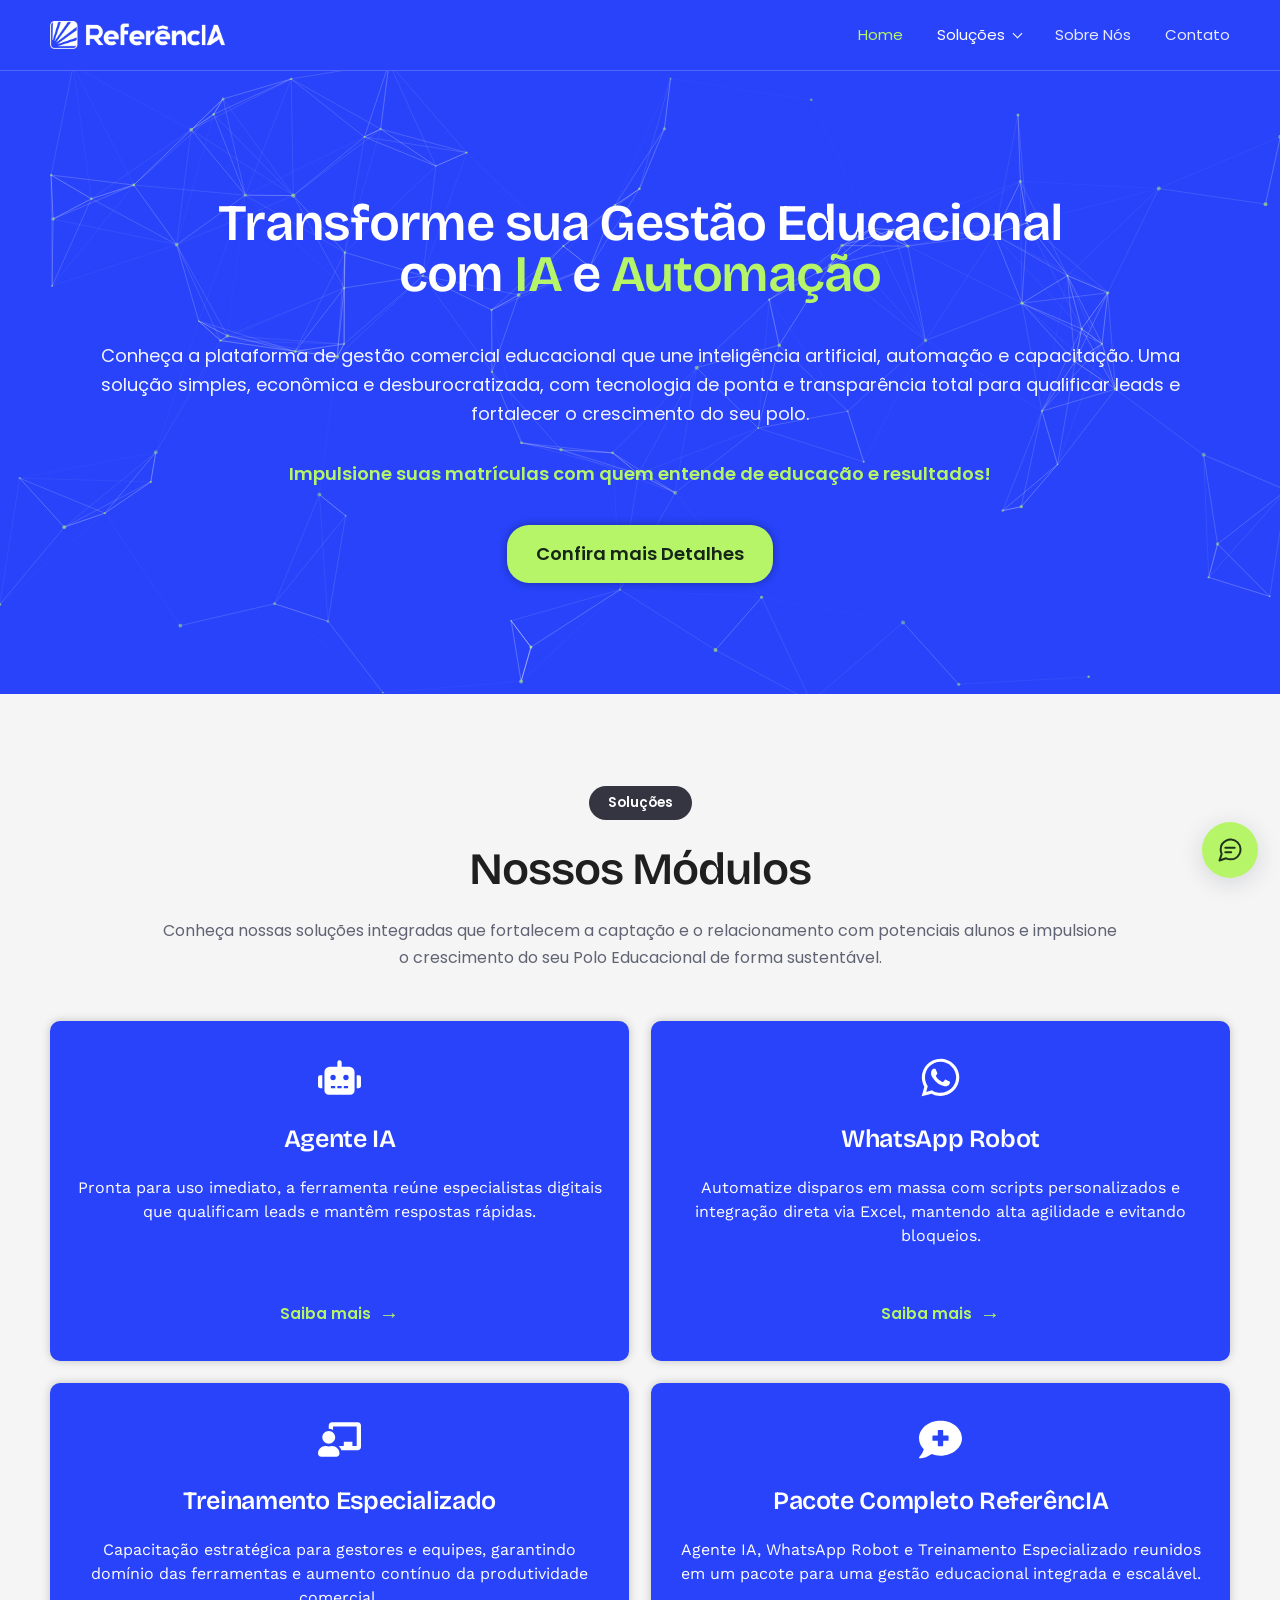
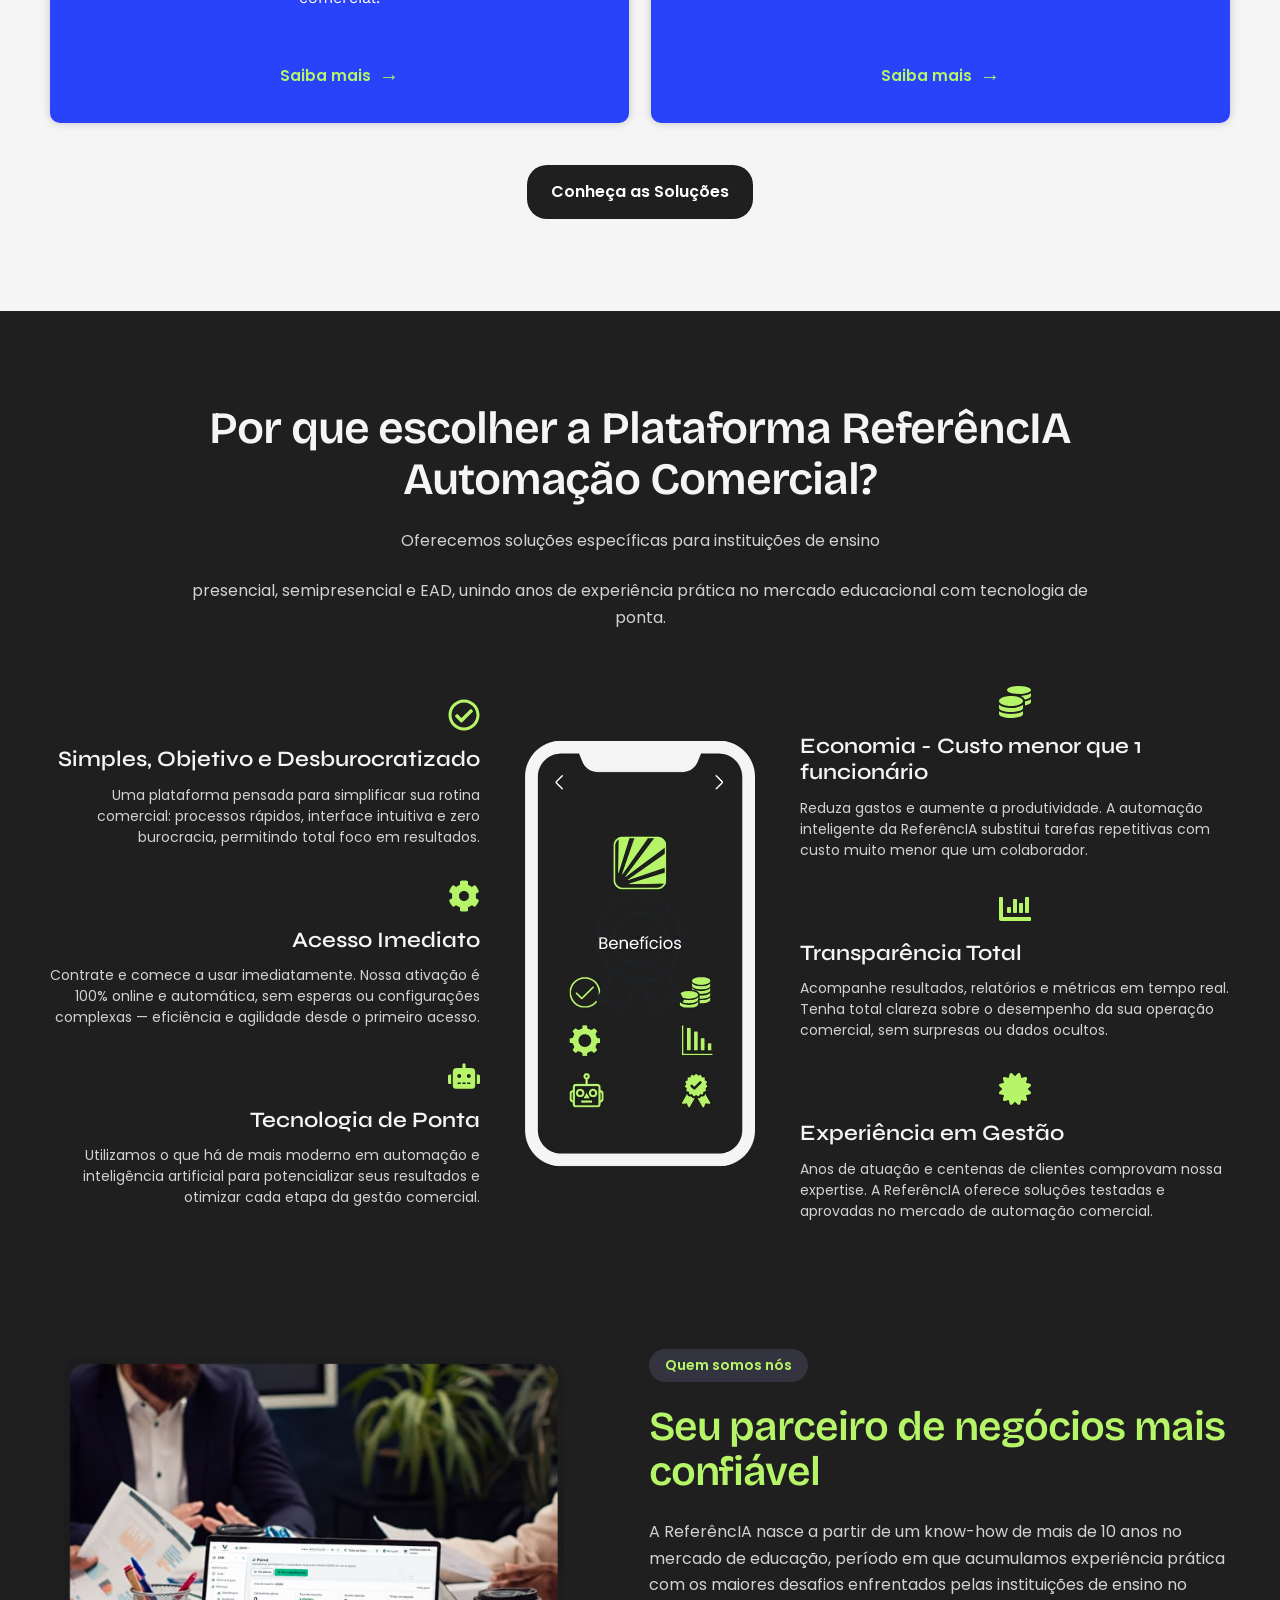
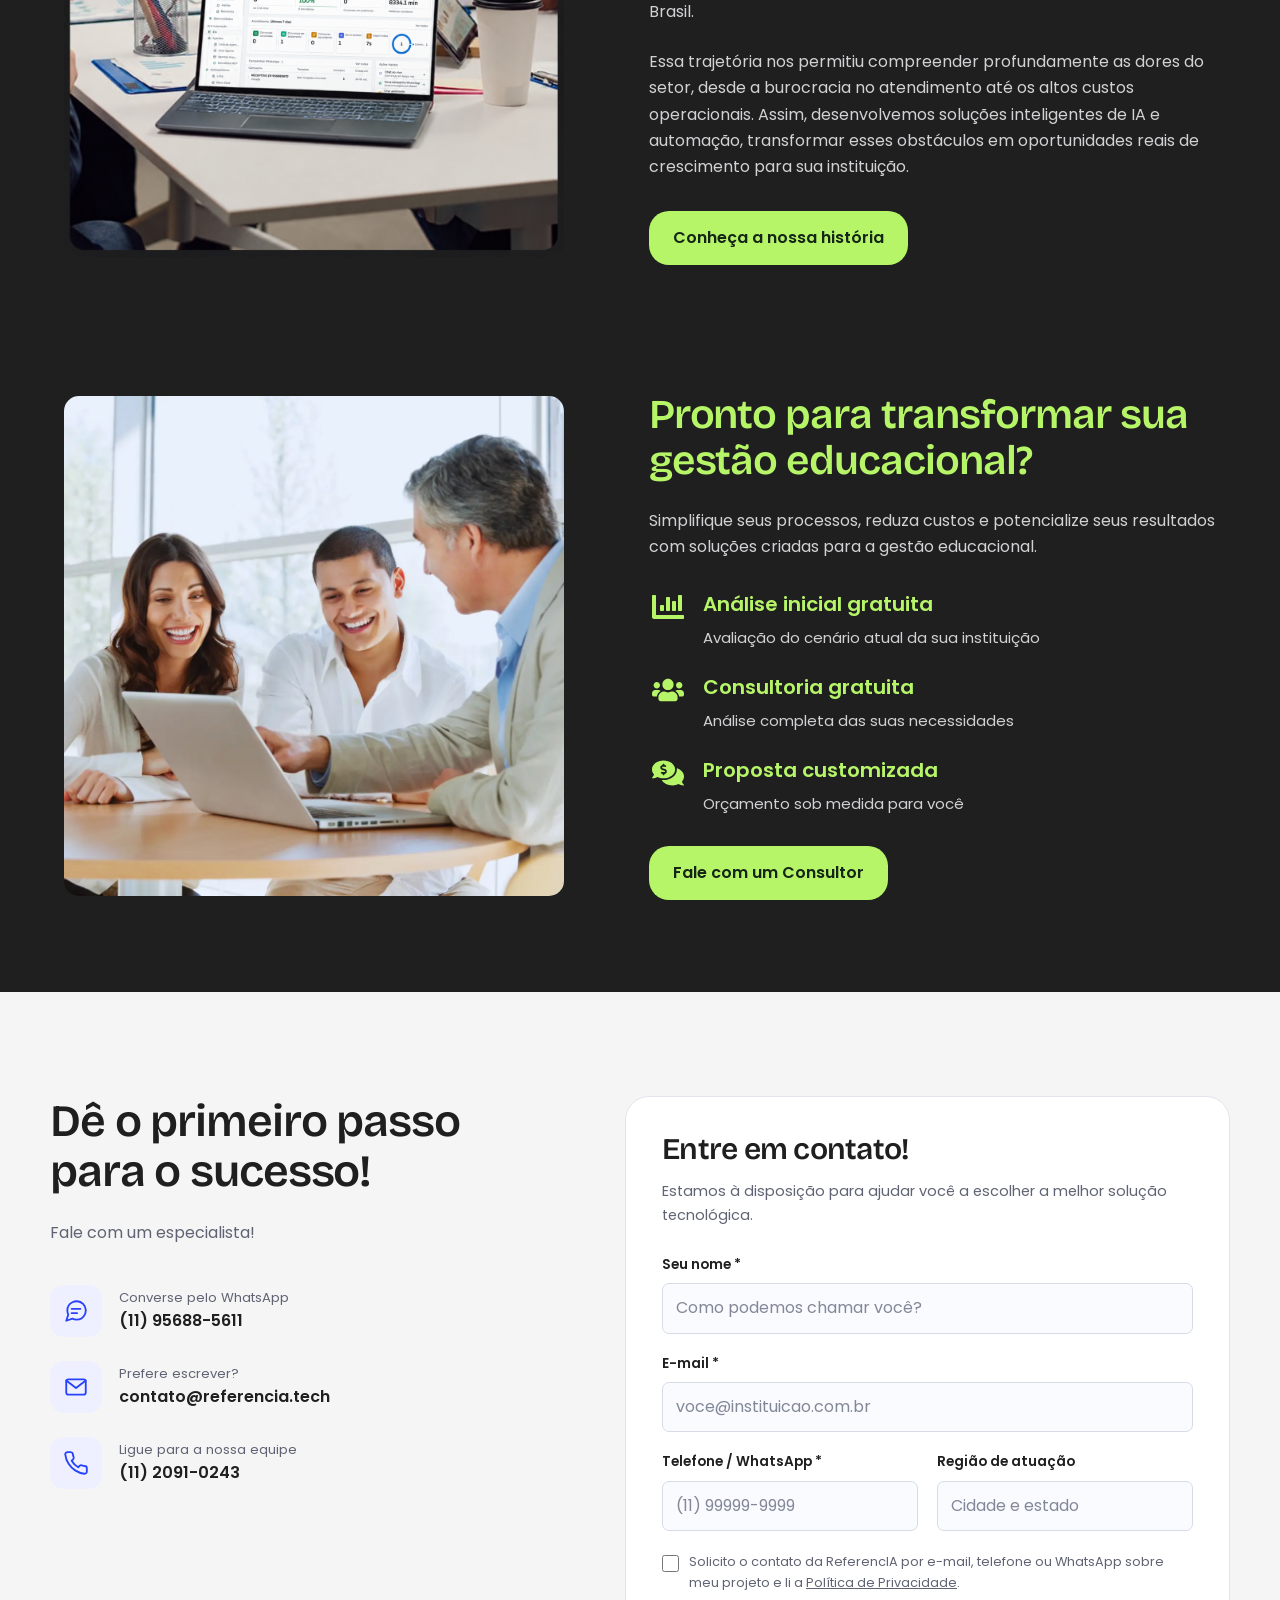
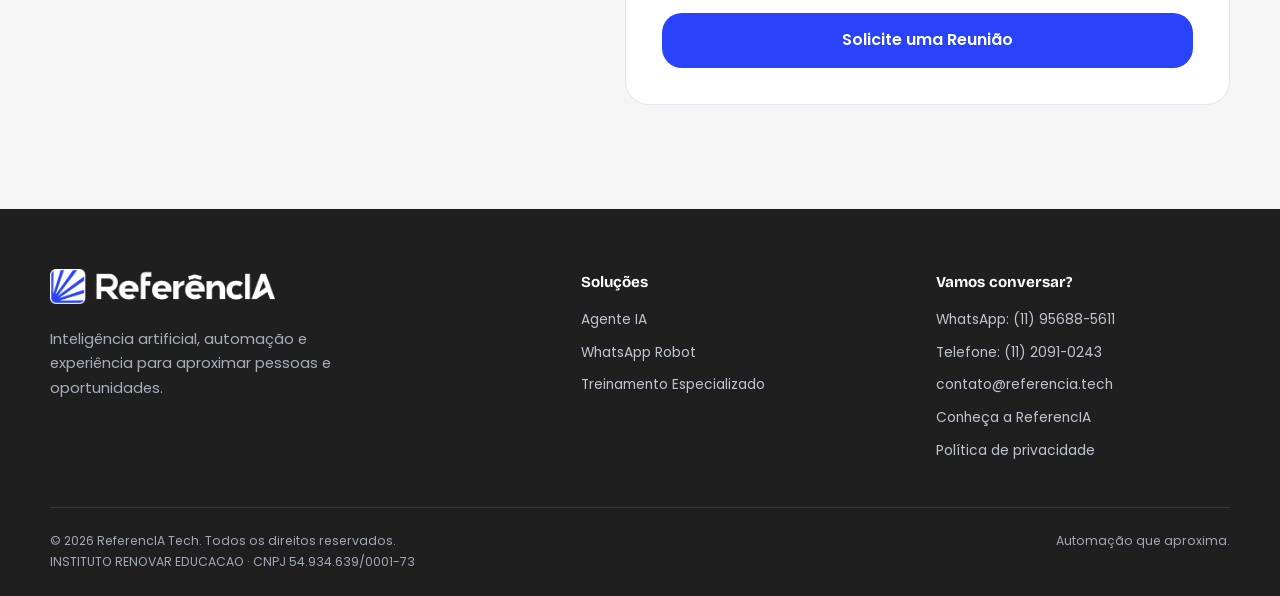
==== commit d3f7ef0d: "Remove URA e LeadLab Growth do catálogo e da navegação" ====
--- a/index.html
+++ b/index.html
@@ -1,7 +1,7 @@
 <!doctype html>
-<html lang="pt-BR"><head><meta charset="utf-8"><meta name="viewport" content="width=device-width, initial-scale=1"><title>Automação e gestão educacional | ReferencIA Tech</title><meta name="description" content="Soluções de inteligência artificial, automação, atendimento e captação para instituições de ensino. Conheça a ReferencIA Tech."><meta name="theme-color" content="#2843fa"><meta name="robots" content="index, follow"><link rel="canonical" href="https://referencia.tech/"><meta property="og:type" content="website"><meta property="og:locale" content="pt_BR"><meta property="og:site_name" content="ReferencIA Tech"><meta property="og:title" content="IA e automação para sua gestão educacional | ReferencIA Tech"><meta property="og:description" content="Soluções de inteligência artificial, automação, atendimento e captação para instituições de ensino. Conheça a ReferencIA Tech."><meta property="og:url" content="https://referencia.tech/"><meta property="og:image" content="https://referencia.tech/wp-content/uploads/2025/11/Diferenciais-6.jpg"><meta name="twitter:card" content="summary_large_image"><link rel="icon" type="image/png" href="./assets/favicon.png"><link rel="preload" href="./assets/brand.woff2" as="font" type="font/woff2" crossorigin><link rel="stylesheet" href="./assets/site.css?v=20260929-4"><script defer src="./assets/background.js?v=20260929-8"></script><script defer src="./assets/site.js?v=20260929-4"></script><script type="application/ld+json">{"@context": "https://schema.org", "@type": "Organization", "name": "ReferencIA Tech", "legalName": "INSTITUTO RENOVAR EDUCACAO", "url": "https://referencia.tech/", "email": "contato@referencia.tech", "telephone": "+5511956885611"}</script><noscript><style>.menu-toggle{display:none}@media(max-width:720px){.nav-wrap{height:auto;flex-wrap:wrap;padding-block:20px}.nav-links{display:flex;position:static;padding:0;box-shadow:none;background:transparent;width:100%}}[data-contact-form]{display:none}</style></noscript></head><body class="reference-page"><a href="#conteudo" class="skip-link">Pular para o conteúdo</a>
+<html lang="pt-BR"><head><meta charset="utf-8"><meta name="viewport" content="width=device-width, initial-scale=1"><title>Automação e gestão educacional | ReferencIA Tech</title><meta name="description" content="Soluções de inteligência artificial, automação, atendimento e captação para instituições de ensino. Conheça a ReferencIA Tech."><meta name="theme-color" content="#2843fa"><meta name="robots" content="index, follow"><link rel="canonical" href="https://referencia.tech/"><meta property="og:type" content="website"><meta property="og:locale" content="pt_BR"><meta property="og:site_name" content="ReferencIA Tech"><meta property="og:title" content="IA e automação para sua gestão educacional | ReferencIA Tech"><meta property="og:description" content="Soluções de inteligência artificial, automação, atendimento e captação para instituições de ensino. Conheça a ReferencIA Tech."><meta property="og:url" content="https://referencia.tech/"><meta property="og:image" content="https://referencia.tech/wp-content/uploads/2025/11/Diferenciais-6.jpg"><meta name="twitter:card" content="summary_large_image"><link rel="icon" type="image/png" href="./assets/favicon.png"><link rel="preload" href="./assets/brand.woff2" as="font" type="font/woff2" crossorigin><link rel="stylesheet" href="./assets/site.css?v=20260930-10"><script defer src="./assets/background.js?v=20260929-8"></script><script defer src="./assets/site.js?v=20260929-4"></script><script type="application/ld+json">{"@context": "https://schema.org", "@type": "Organization", "name": "ReferencIA Tech", "legalName": "INSTITUTO RENOVAR EDUCACAO", "url": "https://referencia.tech/", "email": "contato@referencia.tech", "telephone": "+5511956885611"}</script><noscript><style>.menu-toggle{display:none}@media(max-width:720px){.nav-wrap{height:auto;flex-wrap:wrap;padding-block:20px}.nav-links{display:flex;position:static;padding:0;box-shadow:none;background:transparent;width:100%}}[data-contact-form]{display:none}</style></noscript></head><body class="reference-page"><a href="#conteudo" class="skip-link">Pular para o conteúdo</a>
 <header class="header"><div class="container nav-wrap"><a class="brand" href="./" aria-label="ReferencIA Tech — página inicial"><img src="./assets/logo.png?v=20260929-4" width="1024" height="161" alt="ReferencIA"></a>
 <button class="menu-toggle" data-menu-toggle aria-expanded="false" aria-controls="menu-principal" aria-label="Abrir menu"><svg class="icon" viewBox="0 0 24 24" aria-hidden="true"><path d="M4 6h16M4 12h16M4 18h16"/></svg></button>
-<nav class="nav-links" id="menu-principal" data-menu aria-label="Navegação principal"><a href="./" aria-current="page">Home</a><details class="nav-solutions"><summary>Soluções</summary><div class="nav-solutions-panel"><a href="./solucoes/">Todas as soluções</a><a href="./agente-ia/">Agente IA</a><a href="./whatsapp-robot/">WhatsApp Robot</a><a href="./ura-inteligente/">URA Inteligente</a><a href="./leadlab-growth/">LeadLab Growth</a><a href="./treinamento-especializado/">Treinamento Especializado</a></div></details><a href="./sobre-nos/">Sobre Nós</a><a href="./contato/">Contato</a></nav></div></header><main id="conteudo">
-<section class="hero"><div id="hero-particles" class="hero-particles" data-particles aria-hidden="true"></div><div class="container"><div class="hero-inner"><h1>Transforme sua Gestão Educacional<br>com <em>IA</em> e <em>Automação</em></h1><p class="lead">Conheça a plataforma de gestão comercial educacional que une automação, IA e marketing digital. Uma solução simples, econômica e desburocratizada com tecnologia de ponta e transparência total para gerar leads e fortalecer o crescimento do seu polo.</p><p class="hero-highlight">Impulsione suas matrículas com quem entende de educação e resultados!</p><div class="actions"><a class="button lime" href="#solucoes">Confira mais Detalhes</a></div></div></div></section><section class="section reference-section home-modules" id="solucoes"><div class="container"><div class="section-heading"><div><span class="eyebrow">Soluções</span><h2>Nossos Módulos</h2></div><p class="">Conheça nossas soluções integradas que fortalecem a captação e o relacionamento com potenciais alunos e impulsione o crescimento do seu Polo Educacional de forma sustentável.</p></div><div class="solution-grid"><article class="solution-card"><div class="card-top"><span class="icon-box"><svg aria-hidden="true" class="icon original-icon" viewbox="0 0 640 512" xmlns="http://www.w3.org/2000/svg" focusable="false"><path d="M32,224H64V416H32A31.96166,31.96166,0,0,1,0,384V256A31.96166,31.96166,0,0,1,32,224Zm512-48V448a64.06328,64.06328,0,0,1-64,64H160a64.06328,64.06328,0,0,1-64-64V176a79.974,79.974,0,0,1,80-80H288V32a32,32,0,0,1,64,0V96H464A79.974,79.974,0,0,1,544,176ZM264,256a40,40,0,1,0-40,40A39.997,39.997,0,0,0,264,256Zm-8,128H192v32h64Zm96,0H288v32h64ZM456,256a40,40,0,1,0-40,40A39.997,39.997,0,0,0,456,256Zm-8,128H384v32h64ZM640,256V384a31.96166,31.96166,0,0,1-32,32H576V224h32A31.96166,31.96166,0,0,1,640,256Z"></path></svg></span></div><h3><a href="./agente-ia/">Agente IA</a></h3><p>Pronta para uso imediato, a ferramenta reúne especialistas digitais que qualificam leads e mantêm respostas rápidas.</p><a class="card-link" href="./agente-ia/" aria-label="Saiba mais sobre Agente IA">Saiba mais</a></article><article class="solution-card"><div class="card-top"><span class="icon-box"><svg aria-hidden="true" class="icon original-icon" viewbox="0 0 448 512" xmlns="http://www.w3.org/2000/svg" focusable="false"><path d="M380.9 97.1C339 55.1 283.2 32 223.9 32c-122.4 0-222 99.6-222 222 0 39.1 10.2 77.3 29.6 111L0 480l117.7-30.9c32.4 17.7 68.9 27 106.1 27h.1c122.3 0 224.1-99.6 224.1-222 0-59.3-25.2-115-67.1-157zm-157 341.6c-33.2 0-65.7-8.9-94-25.7l-6.7-4-69.8 18.3L72 359.2l-4.4-7c-18.5-29.4-28.2-63.3-28.2-98.2 0-101.7 82.8-184.5 184.6-184.5 49.3 0 95.6 19.2 130.4 54.1 34.8 34.9 56.2 81.2 56.1 130.5 0 101.8-84.9 184.6-186.6 184.6zm101.2-138.2c-5.5-2.8-32.8-16.2-37.9-18-5.1-1.9-8.8-2.8-12.5 2.8-3.7 5.6-14.3 18-17.6 21.8-3.2 3.7-6.5 4.2-12 1.4-32.6-16.3-54-29.1-75.5-66-5.7-9.8 5.7-9.1 16.3-30.3 1.8-3.7.9-6.9-.5-9.7-1.4-2.8-12.5-30.1-17.1-41.2-4.5-10.8-9.1-9.3-12.5-9.5-3.2-.2-6.9-.2-10.6-.2-3.7 0-9.7 1.4-14.8 6.9-5.1 5.6-19.4 19-19.4 46.3 0 27.3 19.9 53.7 22.6 57.4 2.8 3.7 39.1 59.7 94.8 83.8 35.2 15.2 49 16.5 66.6 13.9 10.7-1.6 32.8-13.4 37.4-26.4 4.6-13 4.6-24.1 3.2-26.4-1.3-2.5-5-3.9-10.5-6.6z"></path></svg></span></div><h3><a href="./whatsapp-robot/">WhatsApp Robot</a></h3><p>Automatize disparos em massa com scripts personalizados e integração direta via Excel, mantendo alta agilidade e evitando bloqueios.</p><a class="card-link" href="./whatsapp-robot/" aria-label="Saiba mais sobre WhatsApp Robot">Saiba mais</a></article><article class="solution-card"><div class="card-top"><span class="icon-box"><svg aria-hidden="true" class="icon original-icon" viewbox="0 0 448 512" xmlns="http://www.w3.org/2000/svg" focusable="false"><path d="M400 32H48A48 48 0 0 0 0 80v352a48 48 0 0 0 48 48h352a48 48 0 0 0 48-48V80a48 48 0 0 0-48-48zm-16.39 307.37l-15 65A15 15 0 0 1 354 416C194 416 64 286.29 64 126a15.7 15.7 0 0 1 11.63-14.61l65-15A18.23 18.23 0 0 1 144 96a16.27 16.27 0 0 1 13.79 9.09l30 70A17.9 17.9 0 0 1 189 181a17 17 0 0 1-5.5 11.61l-37.89 31a231.91 231.91 0 0 0 110.78 110.78l31-37.89A17 17 0 0 1 299 291a17.85 17.85 0 0 1 5.91 1.21l70 30A16.25 16.25 0 0 1 384 336a17.41 17.41 0 0 1-.39 3.37z"></path></svg></span></div><h3><a href="./ura-inteligente/">URA Inteligente</a></h3><p>Central eficiente: até 5 ligações simultâneas com um único operador, além de direcionamento automático de leads.</p><a class="card-link" href="./ura-inteligente/" aria-label="Saiba mais sobre URA Inteligente">Saiba mais</a></article><article class="solution-card"><div class="card-top"><span class="icon-box"><svg aria-hidden="true" class="icon original-icon" viewbox="0 0 512 512" xmlns="http://www.w3.org/2000/svg" focusable="false"><path d="M496 384H64V80c0-8.84-7.16-16-16-16H16C7.16 64 0 71.16 0 80v336c0 17.67 14.33 32 32 32h464c8.84 0 16-7.16 16-16v-32c0-8.84-7.16-16-16-16zM464 96H345.94c-21.38 0-32.09 25.85-16.97 40.97l32.4 32.4L288 242.75l-73.37-73.37c-12.5-12.5-32.76-12.5-45.25 0l-68.69 68.69c-6.25 6.25-6.25 16.38 0 22.63l22.62 22.62c6.25 6.25 16.38 6.25 22.63 0L192 237.25l73.37 73.37c12.5 12.5 32.76 12.5 45.25 0l96-96 32.4 32.4c15.12 15.12 40.97 4.41 40.97-16.97V112c.01-8.84-7.15-16-15.99-16z"></path></svg></span></div><h3><a href="./leadlab-growth/">LeadLab Growth</a></h3><p>Operação completa de tráfego pago para gerar leads qualificados, otimizar investimentos e tornar as campanhas muito mais eficientes.</p><a class="card-link" href="./leadlab-growth/" aria-label="Saiba mais sobre LeadLab Growth">Saiba mais</a></article><article class="solution-card"><div class="card-top"><span class="icon-box"><svg aria-hidden="true" class="icon original-icon" viewbox="0 0 640 512" xmlns="http://www.w3.org/2000/svg" focusable="false"><path d="M208 352c-2.39 0-4.78.35-7.06 1.09C187.98 357.3 174.35 360 160 360c-14.35 0-27.98-2.7-40.95-6.91-2.28-.74-4.66-1.09-7.05-1.09C49.94 352-.33 402.48 0 464.62.14 490.88 21.73 512 48 512h224c26.27 0 47.86-21.12 48-47.38.33-62.14-49.94-112.62-112-112.62zm-48-32c53.02 0 96-42.98 96-96s-42.98-96-96-96-96 42.98-96 96 42.98 96 96 96zM592 0H208c-26.47 0-48 22.25-48 49.59V96c23.42 0 45.1 6.78 64 17.8V64h352v288h-64v-64H384v64h-76.24c19.1 16.69 33.12 38.73 39.69 64H592c26.47 0 48-22.25 48-49.59V49.59C640 22.25 618.47 0 592 0z"></path></svg></span></div><h3><a href="./treinamento-especializado/">Treinamento Especializado</a></h3><p>Capacitação estratégica para gestores e equipes, garantindo domínio das ferramentas e aumento contínuo da produtividade comercial.</p><a class="card-link" href="./treinamento-especializado/" aria-label="Saiba mais sobre Treinamento Especializado">Saiba mais</a></article><article class="solution-card"><div class="card-top"><span class="icon-box"><svg aria-hidden="true" class="icon original-icon" viewbox="0 0 512 512" xmlns="http://www.w3.org/2000/svg" focusable="false"><path d="M256 32C114.62 32 0 125.12 0 240c0 49.56 21.41 95 57 130.74C44.46 421.05 2.7 466 2.2 466.5A8 8 0 0 0 8 480c66.26 0 116-31.75 140.6-51.38A304.66 304.66 0 0 0 256 448c141.39 0 256-93.12 256-208S397.39 32 256 32zm96 232a8 8 0 0 1-8 8h-56v56a8 8 0 0 1-8 8h-48a8 8 0 0 1-8-8v-56h-56a8 8 0 0 1-8-8v-48a8 8 0 0 1 8-8h56v-56a8 8 0 0 1 8-8h48a8 8 0 0 1 8 8v56h56a8 8 0 0 1 8 8z"></path></svg></span></div><h3><a href="./solucao-completa/">Pacote Completo ReferêncIA</a></h3><p>Todos os módulos reunidos em um único pacote completo, oferecendo gestão educacional moderna, integrada e totalmente escalável.</p><a class="card-link" href="./solucao-completa/" aria-label="Saiba mais sobre Pacote Completo ReferêncIA">Saiba mais</a></article></div><div class="center-action"><a class="button dark" href="./solucoes/">Conheça as Soluções</a></div></div></section><section class="section reference-section reference-dark results" id="beneficios"><div class="container"><div class="reference-heading"><h2>Por que escolher a Plataforma ReferêncIA Automação Comercial?</h2><p class="">Oferecemos soluções específicas para instituições de ensino</p><p class="">presencial, semipresencial e EAD, unindo anos de experiência prática no mercado educacional com tecnologia de ponta.</p></div><div class="benefits-showcase"><div class="benefits-column"><article class="reference-feature benefit"><span class="reference-icon"><svg aria-hidden="true" class="icon original-icon" viewbox="0 0 512 512" xmlns="http://www.w3.org/2000/svg" focusable="false"><path d="M256 8C119.033 8 8 119.033 8 256s111.033 248 248 248 248-111.033 248-248S392.967 8 256 8zm0 48c110.532 0 200 89.451 200 200 0 110.532-89.451 200-200 200-110.532 0-200-89.451-200-200 0-110.532 89.451-200 200-200m140.204 130.267l-22.536-22.718c-4.667-4.705-12.265-4.736-16.97-.068L215.346 303.697l-59.792-60.277c-4.667-4.705-12.265-4.736-16.97-.069l-22.719 22.536c-4.705 4.667-4.736 12.265-.068 16.971l90.781 91.516c4.667 4.705 12.265 4.736 16.97.068l172.589-171.204c4.704-4.668 4.734-12.266.067-16.971z"></path></svg></span><h3>Simples, Objetivo e Desburocratizado</h3><p>Uma plataforma pensada para simplificar sua rotina comercial: processos rápidos, interface intuitiva e zero burocracia, permitindo total foco em resultados.</p></article><article class="reference-feature benefit"><span class="reference-icon"><svg aria-hidden="true" class="icon original-icon" viewbox="0 0 512 512" xmlns="http://www.w3.org/2000/svg" focusable="false"><path d="M487.4 315.7l-42.6-24.6c4.3-23.2 4.3-47 0-70.2l42.6-24.6c4.9-2.8 7.1-8.6 5.5-14-11.1-35.6-30-67.8-54.7-94.6-3.8-4.1-10-5.1-14.8-2.3L380.8 110c-17.9-15.4-38.5-27.3-60.8-35.1V25.8c0-5.6-3.9-10.5-9.4-11.7-36.7-8.2-74.3-7.8-109.2 0-5.5 1.2-9.4 6.1-9.4 11.7V75c-22.2 7.9-42.8 19.8-60.8 35.1L88.7 85.5c-4.9-2.8-11-1.9-14.8 2.3-24.7 26.7-43.6 58.9-54.7 94.6-1.7 5.4.6 11.2 5.5 14L67.3 221c-4.3 23.2-4.3 47 0 70.2l-42.6 24.6c-4.9 2.8-7.1 8.6-5.5 14 11.1 35.6 30 67.8 54.7 94.6 3.8 4.1 10 5.1 14.8 2.3l42.6-24.6c17.9 15.4 38.5 27.3 60.8 35.1v49.2c0 5.6 3.9 10.5 9.4 11.7 36.7 8.2 74.3 7.8 109.2 0 5.5-1.2 9.4-6.1 9.4-11.7v-49.2c22.2-7.9 42.8-19.8 60.8-35.1l42.6 24.6c4.9 2.8 11 1.9 14.8-2.3 24.7-26.7 43.6-58.9 54.7-94.6 1.5-5.5-.7-11.3-5.6-14.1zM256 336c-44.1 0-80-35.9-80-80s35.9-80 80-80 80 35.9 80 80-35.9 80-80 80z"></path></svg></span><h3>Acesso Imediato</h3><p>Contrate e comece a usar imediatamente. Nossa ativação é 100% online e automática, sem esperas ou configurações complexas — eficiência e agilidade desde o primeiro acesso.</p></article><article class="reference-feature benefit"><span class="reference-icon"><svg aria-hidden="true" class="icon original-icon" viewbox="0 0 640 512" xmlns="http://www.w3.org/2000/svg" focusable="false"><path d="M32,224H64V416H32A31.96166,31.96166,0,0,1,0,384V256A31.96166,31.96166,0,0,1,32,224Zm512-48V448a64.06328,64.06328,0,0,1-64,64H160a64.06328,64.06328,0,0,1-64-64V176a79.974,79.974,0,0,1,80-80H288V32a32,32,0,0,1,64,0V96H464A79.974,79.974,0,0,1,544,176ZM264,256a40,40,0,1,0-40,40A39.997,39.997,0,0,0,264,256Zm-8,128H192v32h64Zm96,0H288v32h64ZM456,256a40,40,0,1,0-40,40A39.997,39.997,0,0,0,456,256Zm-8,128H384v32h64ZM640,256V384a31.96166,31.96166,0,0,1-32,32H576V224h32A31.96166,31.96166,0,0,1,640,256Z"></path></svg></span><h3>Tecnologia de Ponta</h3><p>Utilizamos o que há de mais moderno em automação e inteligência artificial para potencializar seus resultados e otimizar cada etapa da gestão comercial.</p></article></div><figure class="benefits-phone"><img class="" src="./assets/reference/Diferenciais-6.jpg" alt="Benefícios da plataforma ReferencIA: automação, economia e gestão" width="443" height="900" loading="lazy"></figure><div class="benefits-column"><article class="reference-feature benefit"><span class="reference-icon"><svg aria-hidden="true" class="icon original-icon" viewbox="0 0 512 512" xmlns="http://www.w3.org/2000/svg" focusable="false"><path d="M0 405.3V448c0 35.3 86 64 192 64s192-28.7 192-64v-42.7C342.7 434.4 267.2 448 192 448S41.3 434.4 0 405.3zM320 128c106 0 192-28.7 192-64S426 0 320 0 128 28.7 128 64s86 64 192 64zM0 300.4V352c0 35.3 86 64 192 64s192-28.7 192-64v-51.6c-41.3 34-116.9 51.6-192 51.6S41.3 334.4 0 300.4zm416 11c57.3-11.1 96-31.7 96-55.4v-42.7c-23.2 16.4-57.3 27.6-96 34.5v63.6zM192 160C86 160 0 195.8 0 240s86 80 192 80 192-35.8 192-80-86-80-192-80zm219.3 56.3c60-10.8 100.7-32 100.7-56.3v-42.7c-35.5 25.1-96.5 38.6-160.7 41.8 29.5 14.3 51.2 33.5 60 57.2z"></path></svg></span><h3>Economia - Custo menor que 1 funcionário</h3><p>Reduza gastos e aumente a produtividade. A automação inteligente da ReferêncIA substitui tarefas repetitivas com custo muito menor que um colaborador.</p></article><article class="reference-feature benefit"><span class="reference-icon"><svg aria-hidden="true" class="icon original-icon" viewbox="0 0 512 512" xmlns="http://www.w3.org/2000/svg" focusable="false"><path d="M332.8 320h38.4c6.4 0 12.8-6.4 12.8-12.8V172.8c0-6.4-6.4-12.8-12.8-12.8h-38.4c-6.4 0-12.8 6.4-12.8 12.8v134.4c0 6.4 6.4 12.8 12.8 12.8zm96 0h38.4c6.4 0 12.8-6.4 12.8-12.8V76.8c0-6.4-6.4-12.8-12.8-12.8h-38.4c-6.4 0-12.8 6.4-12.8 12.8v230.4c0 6.4 6.4 12.8 12.8 12.8zm-288 0h38.4c6.4 0 12.8-6.4 12.8-12.8v-70.4c0-6.4-6.4-12.8-12.8-12.8h-38.4c-6.4 0-12.8 6.4-12.8 12.8v70.4c0 6.4 6.4 12.8 12.8 12.8zm96 0h38.4c6.4 0 12.8-6.4 12.8-12.8V108.8c0-6.4-6.4-12.8-12.8-12.8h-38.4c-6.4 0-12.8 6.4-12.8 12.8v198.4c0 6.4 6.4 12.8 12.8 12.8zM496 384H64V80c0-8.84-7.16-16-16-16H16C7.16 64 0 71.16 0 80v336c0 17.67 14.33 32 32 32h464c8.84 0 16-7.16 16-16v-32c0-8.84-7.16-16-16-16z"></path></svg></span><h3>Transparência Total</h3><p>Acompanhe resultados, relatórios e métricas em tempo real. Tenha total clareza sobre o desempenho da sua operação comercial, sem surpresas ou dados ocultos.</p></article><article class="reference-feature benefit"><span class="reference-icon"><svg aria-hidden="true" class="icon original-icon" viewbox="0 0 512 512" xmlns="http://www.w3.org/2000/svg" focusable="false"><path d="M458.622 255.92l45.985-45.005c13.708-12.977 7.316-36.039-10.664-40.339l-62.65-15.99 17.661-62.015c4.991-17.838-11.829-34.663-29.661-29.671l-61.994 17.667-15.984-62.671C337.085.197 313.765-6.276 300.99 7.228L256 53.57 211.011 7.229c-12.63-13.351-36.047-7.234-40.325 10.668l-15.984 62.671-61.995-17.667C74.87 57.907 58.056 74.738 63.046 92.572l17.661 62.015-62.65 15.99C.069 174.878-6.31 197.944 7.392 210.915l45.985 45.005-45.985 45.004c-13.708 12.977-7.316 36.039 10.664 40.339l62.65 15.99-17.661 62.015c-4.991 17.838 11.829 34.663 29.661 29.671l61.994-17.667 15.984 62.671c4.439 18.575 27.696 24.018 40.325 10.668L256 458.61l44.989 46.001c12.5 13.488 35.987 7.486 40.325-10.668l15.984-62.671 61.994 17.667c17.836 4.994 34.651-11.837 29.661-29.671l-17.661-62.015 62.65-15.99c17.987-4.302 24.366-27.367 10.664-40.339l-45.984-45.004z"></path></svg></span><h3>Experiência em Gestão</h3><p>Anos de atuação e centenas de clientes comprovam nossa expertise. A ReferêncIA oferece soluções testadas e aprovadas no mercado de automação comercial.</p></article></div></div></div></section><section class="section reference-section reference-dark home-about" id="sobre"><div class="container"><div class="about-layout"><div class="about-image"><img class="" src="./assets/reference/equipe-painel-vozko.png" alt="Equipe em reunião com o painel VOZKO na tela do notebook" width="500" height="500" loading="lazy"></div><div class="about-copy"><span class="eyebrow">Quem somos nós</span><h2>Seu parceiro de negócios mais confiável</h2><p class="">A ReferêncIA nasce a partir de um know-how de mais de 10 anos no mercado de educação, período em que acumulamos experiência prática com os maiores desafios enfrentados pelas instituições de ensino no Brasil.</p><p class="">Essa trajetória nos permitiu compreender profundamente as dores do setor, desde a burocracia no atendimento até os altos custos operacionais. Assim, desenvolvemos soluções inteligentes de IA e automação, transformar esses obstáculos em oportunidades reais de crescimento para sua instituição.</p><div class="actions"><a class="button lime" href="./sobre-nos/">Conheça a nossa história</a></div></div></div></div></section><section class="section reference-section reference-dark" id="consultoria"><div class="container"><div class="about-layout"><div class="about-image"><img class="" src="./assets/reference/Design-sem-nome-36.webp" alt="Equipe em uma reunião de consultoria" width="1024" height="1024" loading="lazy"></div><div class="about-copy"><h2>Pronto para transformar sua gestão educacional?</h2><p class="">Simplifique seus processos, reduza custos e potencialize seus resultados com soluções criadas para a gestão educacional.</p><div class="reference-grid compact"><article class="reference-feature "><span class="reference-icon"><svg aria-hidden="true" class="icon original-icon" viewbox="0 0 512 512" xmlns="http://www.w3.org/2000/svg" focusable="false"><path d="M332.8 320h38.4c6.4 0 12.8-6.4 12.8-12.8V172.8c0-6.4-6.4-12.8-12.8-12.8h-38.4c-6.4 0-12.8 6.4-12.8 12.8v134.4c0 6.4 6.4 12.8 12.8 12.8zm96 0h38.4c6.4 0 12.8-6.4 12.8-12.8V76.8c0-6.4-6.4-12.8-12.8-12.8h-38.4c-6.4 0-12.8 6.4-12.8 12.8v230.4c0 6.4 6.4 12.8 12.8 12.8zm-288 0h38.4c6.4 0 12.8-6.4 12.8-12.8v-70.4c0-6.4-6.4-12.8-12.8-12.8h-38.4c-6.4 0-12.8 6.4-12.8 12.8v70.4c0 6.4 6.4 12.8 12.8 12.8zm96 0h38.4c6.4 0 12.8-6.4 12.8-12.8V108.8c0-6.4-6.4-12.8-12.8-12.8h-38.4c-6.4 0-12.8 6.4-12.8 12.8v198.4c0 6.4 6.4 12.8 12.8 12.8zM496 384H64V80c0-8.84-7.16-16-16-16H16C7.16 64 0 71.16 0 80v336c0 17.67 14.33 32 32 32h464c8.84 0 16-7.16 16-16v-32c0-8.84-7.16-16-16-16z"></path></svg></span><h3>Análise inicial gratuita</h3><p>Avaliação do cenário atual da sua instituição</p></article><article class="reference-feature "><span class="reference-icon"><svg aria-hidden="true" class="icon original-icon" viewbox="0 0 640 512" xmlns="http://www.w3.org/2000/svg" focusable="false"><path d="M96 224c35.3 0 64-28.7 64-64s-28.7-64-64-64-64 28.7-64 64 28.7 64 64 64zm448 0c35.3 0 64-28.7 64-64s-28.7-64-64-64-64 28.7-64 64 28.7 64 64 64zm32 32h-64c-17.6 0-33.5 7.1-45.1 18.6 40.3 22.1 68.9 62 75.1 109.4h66c17.7 0 32-14.3 32-32v-32c0-35.3-28.7-64-64-64zm-256 0c61.9 0 112-50.1 112-112S381.9 32 320 32 208 82.1 208 144s50.1 112 112 112zm76.8 32h-8.3c-20.8 10-43.9 16-68.5 16s-47.6-6-68.5-16h-8.3C179.6 288 128 339.6 128 403.2V432c0 26.5 21.5 48 48 48h288c26.5 0 48-21.5 48-48v-28.8c0-63.6-51.6-115.2-115.2-115.2zm-223.7-13.4C161.5 263.1 145.6 256 128 256H64c-35.3 0-64 28.7-64 64v32c0 17.7 14.3 32 32 32h65.9c6.3-47.4 34.9-87.3 75.2-109.4z"></path></svg></span><h3>Consultoria gratuita</h3><p>Análise completa das suas necessidades</p></article><article class="reference-feature "><span class="reference-icon"><svg aria-hidden="true" class="icon original-icon" viewbox="0 0 576 512" xmlns="http://www.w3.org/2000/svg" focusable="false"><path d="M416 192c0-88.37-93.12-160-208-160S0 103.63 0 192c0 34.27 14.13 65.95 37.97 91.98C24.61 314.22 2.52 338.16 2.2 338.5A7.995 7.995 0 0 0 8 352c36.58 0 66.93-12.25 88.73-24.98C128.93 342.76 167.02 352 208 352c114.88 0 208-71.63 208-160zm-224 96v-16.29c-11.29-.58-22.27-4.52-31.37-11.35-3.9-2.93-4.1-8.77-.57-12.14l11.75-11.21c2.77-2.64 6.89-2.76 10.13-.73 3.87 2.42 8.26 3.72 12.82 3.72h28.11c6.5 0 11.8-5.92 11.8-13.19 0-5.95-3.61-11.19-8.77-12.73l-45-13.5c-18.59-5.58-31.58-23.42-31.58-43.39 0-24.52 19.05-44.44 42.67-45.07V96c0-4.42 3.58-8 8-8h16c4.42 0 8 3.58 8 8v16.29c11.29.58 22.27 4.51 31.37 11.35 3.9 2.93 4.1 8.77.57 12.14l-11.75 11.21c-2.77 2.64-6.89 2.76-10.13.73-3.87-2.43-8.26-3.72-12.82-3.72h-28.11c-6.5 0-11.8 5.92-11.8 13.19 0 5.95 3.61 11.19 8.77 12.73l45 13.5c18.59 5.58 31.58 23.42 31.58 43.39 0 24.53-19.05 44.44-42.67 45.07V288c0 4.42-3.58 8-8 8h-16c-4.42 0-8-3.58-8-8zm346.01 123.99C561.87 385.96 576 354.27 576 320c0-66.94-53.49-124.2-129.33-148.07.86 6.6 1.33 13.29 1.33 20.07 0 105.87-107.66 192-240 192-10.78 0-21.32-.77-31.73-1.88C207.8 439.63 281.77 480 368 480c40.98 0 79.07-9.24 111.27-24.98C501.07 467.75 531.42 480 568 480c3.2 0 6.09-1.91 7.34-4.84 1.27-2.94.66-6.34-1.55-8.67-.31-.33-22.42-24.24-35.78-54.5z"></path></svg></span><h3>Proposta customizada</h3><p>Orçamento sob medida para você</p></article></div><div class="actions"><a class="button lime" href="#contato">Fale com um Consultor</a></div></div></div></div></section><section class="section" id="contato"><div class="container contact-layout"><div class="contact-copy"><h2>Dê o primeiro passo para o sucesso!</h2><p>Fale com um especialista!</p><div class="contact-options"><a class="contact-option" href="https://wa.me/5511956885611?text=Ol%C3%A1%21%20Quero%20conhecer%20as%20solu%C3%A7%C3%B5es%20da%20ReferencIA%20Tech." target="_blank" rel="noopener noreferrer"><span class="icon-box"><svg class="icon" viewBox="0 0 24 24" aria-hidden="true"><path d="M21 11.5a8.4 8.4 0 0 1-.9 3.8 8.5 8.5 0 0 1-7.6 4.7 8.4 8.4 0 0 1-3.8-.9L3 21l1.9-5.7a8.4 8.4 0 0 1-.9-3.8 8.5 8.5 0 0 1 4.7-7.6 8.4 8.4 0 0 1 3.8-.9h.5a8.5 8.5 0 0 1 8 8v.5Z"/><path d="M8 10h8m-8 4h5"/></svg></span><span><small>Converse pelo WhatsApp</small><strong>(11) 95688-5611</strong></span></a><a class="contact-option" href="mailto:contato@referencia.tech"><span class="icon-box"><svg class="icon" viewBox="0 0 24 24" aria-hidden="true"><rect x="3" y="5" width="18" height="14" rx="2"/><path d="m3 6 9 7 9-7"/></svg></span><span><small>Prefere escrever?</small><strong>contato@referencia.tech</strong></span></a><a class="contact-option" href="tel:+551120910243"><span class="icon-box"><svg class="icon" viewBox="0 0 24 24" aria-hidden="true"><path d="M22 16.9v3a2 2 0 0 1-2.2 2 19.8 19.8 0 0 1-8.6-3.1 19.5 19.5 0 0 1-6-6A19.8 19.8 0 0 1 2.1 4.2 2 2 0 0 1 4.1 2h3a2 2 0 0 1 2 1.7 12.8 12.8 0 0 0 .7 2.8 2 2 0 0 1-.5 2.1L8 9.9a16 16 0 0 0 6 6l1.3-1.3a2 2 0 0 1 2.1-.5 12.8 12.8 0 0 0 2.8.7 2 2 0 0 1 1.8 2.1Z"/></svg></span><span><small>Ligue para a nossa equipe</small><strong>(11) 2091-0243</strong></span></a></div></div><div class="form-panel"><h2>Entre em contato!</h2><p class="">Estamos à disposição para ajudar você a escolher a melhor solução tecnológica.</p><form data-contact-form><div class="form-grid"><div class="field full"><label for="nome">Seu nome *</label><input id="nome" name="nome" autocomplete="name" required maxlength="120" placeholder="Como podemos chamar você?"></div><div class="field full"><label for="email">E-mail *</label><input id="email" name="email" type="email" autocomplete="email" required maxlength="180" placeholder="voce@instituicao.com.br"></div><div class="field"><label for="telefone">Telefone / WhatsApp *</label><input id="telefone" name="telefone" type="tel" autocomplete="tel" required maxlength="25" placeholder="(11) 99999-9999"></div><div class="field"><label for="regiao">Região de atuação</label><input id="regiao" name="regiao" autocomplete="address-level2" maxlength="120" placeholder="Cidade e estado"></div></div><label class="consent"><input type="checkbox" name="consentimento" required><span>Solicito o contato da ReferencIA por e-mail, telefone ou WhatsApp sobre meu projeto e li a <a href="./politica-de-privacidade/">Política de Privacidade</a>.</span></label><button type="submit" class="button">Solicite uma Reunião</button><p class="form-status" role="status" aria-live="polite"></p><a class="form-fallback" data-form-fallback href="https://wa.me/5511956885611?text=Ol%C3%A1%21%20Quero%20conhecer%20as%20solu%C3%A7%C3%B5es%20da%20ReferencIA%20Tech." target="_blank" rel="noopener noreferrer" hidden>Continuar pelo WhatsApp</a></form><noscript><p>Para solicitar contato, fale com nossa equipe pelo <a href="https://wa.me/5511956885611?text=Ol%C3%A1%21%20Quero%20conhecer%20as%20solu%C3%A7%C3%B5es%20da%20ReferencIA%20Tech.">WhatsApp</a> ou pelo e-mail contato@referencia.tech.</p></noscript></div></div></section>
-</main><footer class="footer"><div class="container"><div class="footer-top"><div class="footer-about"><a class="brand" href="./" aria-label="ReferencIA Tech — início"><img src="./assets/logo.png?v=20260929-4" width="1024" height="161" alt="ReferencIA"></a><p>Inteligência artificial, automação e experiência para aproximar pessoas e oportunidades.</p></div><div><h3>Soluções</h3><div class="footer-links"><a href="./agente-ia/">Agente IA</a><a href="./whatsapp-robot/">WhatsApp Robot</a><a href="./ura-inteligente/">URA Inteligente</a><a href="./leadlab-growth/">LeadLab Growth</a><a href="./treinamento-especializado/">Treinamento Especializado</a></div></div><div><h3>Vamos conversar?</h3><div class="footer-links"><a href="https://wa.me/5511956885611?text=Ol%C3%A1%21%20Quero%20conhecer%20as%20solu%C3%A7%C3%B5es%20da%20ReferencIA%20Tech." target="_blank" rel="noopener noreferrer">WhatsApp: (11) 95688-5611</a><a href="tel:+551120910243">Telefone: (11) 2091-0243</a><a href="mailto:contato@referencia.tech">contato@referencia.tech</a><a href="./sobre-nos/">Conheça a ReferencIA</a><a href="./politica-de-privacidade/">Política de privacidade</a></div></div></div><div class="footer-legal"><p>© 2026 ReferencIA Tech. Todos os direitos reservados.<br>INSTITUTO RENOVAR EDUCACAO · CNPJ 54.934.639/0001-73</p><span>Automação que aproxima.</span></div></div></footer><a class="whatsapp-float" href="https://wa.me/5511956885611?text=Ol%C3%A1%21%20Quero%20conhecer%20as%20solu%C3%A7%C3%B5es%20da%20ReferencIA%20Tech." target="_blank" rel="noopener noreferrer" aria-label="Conversar com a ReferencIA pelo WhatsApp"><svg class="icon" viewBox="0 0 24 24" aria-hidden="true"><path d="M21 11.5a8.4 8.4 0 0 1-.9 3.8 8.5 8.5 0 0 1-7.6 4.7 8.4 8.4 0 0 1-3.8-.9L3 21l1.9-5.7a8.4 8.4 0 0 1-.9-3.8 8.5 8.5 0 0 1 4.7-7.6 8.4 8.4 0 0 1 3.8-.9h.5a8.5 8.5 0 0 1 8 8v.5Z"/><path d="M8 10h8m-8 4h5"/></svg></a></body></html>+<nav class="nav-links" id="menu-principal" data-menu aria-label="Navegação principal"><a href="./" aria-current="page">Home</a><details class="nav-solutions"><summary>Soluções</summary><div class="nav-solutions-panel"><a href="./solucoes/">Todas as soluções</a><a href="./agente-ia/">Agente IA</a><a href="./whatsapp-robot/">WhatsApp Robot</a><a href="./treinamento-especializado/">Treinamento Especializado</a></div></details><a href="./sobre-nos/">Sobre Nós</a><a href="./contato/">Contato</a></nav></div></header><main id="conteudo">
+<section class="hero"><div id="hero-particles" class="hero-particles" data-particles aria-hidden="true"></div><div class="container"><div class="hero-inner"><h1>Transforme sua Gestão Educacional<br>com <em>IA</em> e <em>Automação</em></h1><p class="lead">Conheça a plataforma de gestão comercial educacional que une inteligência artificial, automação e capacitação. Uma solução simples, econômica e desburocratizada, com tecnologia de ponta e transparência total para qualificar leads e fortalecer o crescimento do seu polo.</p><p class="hero-highlight">Impulsione suas matrículas com quem entende de educação e resultados!</p><div class="actions"><a class="button lime" href="#solucoes">Confira mais Detalhes</a></div></div></div></section><section class="section reference-section home-modules" id="solucoes"><div class="container"><div class="section-heading"><div><span class="eyebrow">Soluções</span><h2>Nossos Módulos</h2></div><p class="">Conheça nossas soluções integradas que fortalecem a captação e o relacionamento com potenciais alunos e impulsione o crescimento do seu Polo Educacional de forma sustentável.</p></div><div class="solution-grid"><article class="solution-card"><div class="card-top"><span class="icon-box"><svg aria-hidden="true" class="icon original-icon" viewbox="0 0 640 512" xmlns="http://www.w3.org/2000/svg" focusable="false"><path d="M32,224H64V416H32A31.96166,31.96166,0,0,1,0,384V256A31.96166,31.96166,0,0,1,32,224Zm512-48V448a64.06328,64.06328,0,0,1-64,64H160a64.06328,64.06328,0,0,1-64-64V176a79.974,79.974,0,0,1,80-80H288V32a32,32,0,0,1,64,0V96H464A79.974,79.974,0,0,1,544,176ZM264,256a40,40,0,1,0-40,40A39.997,39.997,0,0,0,264,256Zm-8,128H192v32h64Zm96,0H288v32h64ZM456,256a40,40,0,1,0-40,40A39.997,39.997,0,0,0,456,256Zm-8,128H384v32h64ZM640,256V384a31.96166,31.96166,0,0,1-32,32H576V224h32A31.96166,31.96166,0,0,1,640,256Z"></path></svg></span></div><h3><a href="./agente-ia/">Agente IA</a></h3><p>Pronta para uso imediato, a ferramenta reúne especialistas digitais que qualificam leads e mantêm respostas rápidas.</p><a class="card-link" href="./agente-ia/" aria-label="Saiba mais sobre Agente IA">Saiba mais</a></article><article class="solution-card"><div class="card-top"><span class="icon-box"><svg aria-hidden="true" class="icon original-icon" viewbox="0 0 448 512" xmlns="http://www.w3.org/2000/svg" focusable="false"><path d="M380.9 97.1C339 55.1 283.2 32 223.9 32c-122.4 0-222 99.6-222 222 0 39.1 10.2 77.3 29.6 111L0 480l117.7-30.9c32.4 17.7 68.9 27 106.1 27h.1c122.3 0 224.1-99.6 224.1-222 0-59.3-25.2-115-67.1-157zm-157 341.6c-33.2 0-65.7-8.9-94-25.7l-6.7-4-69.8 18.3L72 359.2l-4.4-7c-18.5-29.4-28.2-63.3-28.2-98.2 0-101.7 82.8-184.5 184.6-184.5 49.3 0 95.6 19.2 130.4 54.1 34.8 34.9 56.2 81.2 56.1 130.5 0 101.8-84.9 184.6-186.6 184.6zm101.2-138.2c-5.5-2.8-32.8-16.2-37.9-18-5.1-1.9-8.8-2.8-12.5 2.8-3.7 5.6-14.3 18-17.6 21.8-3.2 3.7-6.5 4.2-12 1.4-32.6-16.3-54-29.1-75.5-66-5.7-9.8 5.7-9.1 16.3-30.3 1.8-3.7.9-6.9-.5-9.7-1.4-2.8-12.5-30.1-17.1-41.2-4.5-10.8-9.1-9.3-12.5-9.5-3.2-.2-6.9-.2-10.6-.2-3.7 0-9.7 1.4-14.8 6.9-5.1 5.6-19.4 19-19.4 46.3 0 27.3 19.9 53.7 22.6 57.4 2.8 3.7 39.1 59.7 94.8 83.8 35.2 15.2 49 16.5 66.6 13.9 10.7-1.6 32.8-13.4 37.4-26.4 4.6-13 4.6-24.1 3.2-26.4-1.3-2.5-5-3.9-10.5-6.6z"></path></svg></span></div><h3><a href="./whatsapp-robot/">WhatsApp Robot</a></h3><p>Automatize disparos em massa com scripts personalizados e integração direta via Excel, mantendo alta agilidade e evitando bloqueios.</p><a class="card-link" href="./whatsapp-robot/" aria-label="Saiba mais sobre WhatsApp Robot">Saiba mais</a></article><article class="solution-card"><div class="card-top"><span class="icon-box"><svg aria-hidden="true" class="icon original-icon" viewbox="0 0 640 512" xmlns="http://www.w3.org/2000/svg" focusable="false"><path d="M208 352c-2.39 0-4.78.35-7.06 1.09C187.98 357.3 174.35 360 160 360c-14.35 0-27.98-2.7-40.95-6.91-2.28-.74-4.66-1.09-7.05-1.09C49.94 352-.33 402.48 0 464.62.14 490.88 21.73 512 48 512h224c26.27 0 47.86-21.12 48-47.38.33-62.14-49.94-112.62-112-112.62zm-48-32c53.02 0 96-42.98 96-96s-42.98-96-96-96-96 42.98-96 96 42.98 96 96 96zM592 0H208c-26.47 0-48 22.25-48 49.59V96c23.42 0 45.1 6.78 64 17.8V64h352v288h-64v-64H384v64h-76.24c19.1 16.69 33.12 38.73 39.69 64H592c26.47 0 48-22.25 48-49.59V49.59C640 22.25 618.47 0 592 0z"></path></svg></span></div><h3><a href="./treinamento-especializado/">Treinamento Especializado</a></h3><p>Capacitação estratégica para gestores e equipes, garantindo domínio das ferramentas e aumento contínuo da produtividade comercial.</p><a class="card-link" href="./treinamento-especializado/" aria-label="Saiba mais sobre Treinamento Especializado">Saiba mais</a></article><article class="solution-card"><div class="card-top"><span class="icon-box"><svg aria-hidden="true" class="icon original-icon" viewbox="0 0 512 512" xmlns="http://www.w3.org/2000/svg" focusable="false"><path d="M256 32C114.62 32 0 125.12 0 240c0 49.56 21.41 95 57 130.74C44.46 421.05 2.7 466 2.2 466.5A8 8 0 0 0 8 480c66.26 0 116-31.75 140.6-51.38A304.66 304.66 0 0 0 256 448c141.39 0 256-93.12 256-208S397.39 32 256 32zm96 232a8 8 0 0 1-8 8h-56v56a8 8 0 0 1-8 8h-48a8 8 0 0 1-8-8v-56h-56a8 8 0 0 1-8-8v-48a8 8 0 0 1 8-8h56v-56a8 8 0 0 1 8-8h48a8 8 0 0 1 8 8v56h56a8 8 0 0 1 8 8z"></path></svg></span></div><h3><a href="./solucao-completa/">Pacote Completo ReferêncIA</a></h3><p>Agente IA, WhatsApp Robot e Treinamento Especializado reunidos em um pacote para uma gestão educacional integrada e escalável.</p><a class="card-link" href="./solucao-completa/" aria-label="Saiba mais sobre Pacote Completo ReferêncIA">Saiba mais</a></article></div><div class="center-action"><a class="button dark" href="./solucoes/">Conheça as Soluções</a></div></div></section><section class="section reference-section reference-dark results" id="beneficios"><div class="container"><div class="reference-heading"><h2>Por que escolher a Plataforma ReferêncIA Automação Comercial?</h2><p class="">Oferecemos soluções específicas para instituições de ensino</p><p class="">presencial, semipresencial e EAD, unindo anos de experiência prática no mercado educacional com tecnologia de ponta.</p></div><div class="benefits-showcase"><div class="benefits-column"><article class="reference-feature benefit"><span class="reference-icon"><svg aria-hidden="true" class="icon original-icon" viewbox="0 0 512 512" xmlns="http://www.w3.org/2000/svg" focusable="false"><path d="M256 8C119.033 8 8 119.033 8 256s111.033 248 248 248 248-111.033 248-248S392.967 8 256 8zm0 48c110.532 0 200 89.451 200 200 0 110.532-89.451 200-200 200-110.532 0-200-89.451-200-200 0-110.532 89.451-200 200-200m140.204 130.267l-22.536-22.718c-4.667-4.705-12.265-4.736-16.97-.068L215.346 303.697l-59.792-60.277c-4.667-4.705-12.265-4.736-16.97-.069l-22.719 22.536c-4.705 4.667-4.736 12.265-.068 16.971l90.781 91.516c4.667 4.705 12.265 4.736 16.97.068l172.589-171.204c4.704-4.668 4.734-12.266.067-16.971z"></path></svg></span><h3>Simples, Objetivo e Desburocratizado</h3><p>Uma plataforma pensada para simplificar sua rotina comercial: processos rápidos, interface intuitiva e zero burocracia, permitindo total foco em resultados.</p></article><article class="reference-feature benefit"><span class="reference-icon"><svg aria-hidden="true" class="icon original-icon" viewbox="0 0 512 512" xmlns="http://www.w3.org/2000/svg" focusable="false"><path d="M487.4 315.7l-42.6-24.6c4.3-23.2 4.3-47 0-70.2l42.6-24.6c4.9-2.8 7.1-8.6 5.5-14-11.1-35.6-30-67.8-54.7-94.6-3.8-4.1-10-5.1-14.8-2.3L380.8 110c-17.9-15.4-38.5-27.3-60.8-35.1V25.8c0-5.6-3.9-10.5-9.4-11.7-36.7-8.2-74.3-7.8-109.2 0-5.5 1.2-9.4 6.1-9.4 11.7V75c-22.2 7.9-42.8 19.8-60.8 35.1L88.7 85.5c-4.9-2.8-11-1.9-14.8 2.3-24.7 26.7-43.6 58.9-54.7 94.6-1.7 5.4.6 11.2 5.5 14L67.3 221c-4.3 23.2-4.3 47 0 70.2l-42.6 24.6c-4.9 2.8-7.1 8.6-5.5 14 11.1 35.6 30 67.8 54.7 94.6 3.8 4.1 10 5.1 14.8 2.3l42.6-24.6c17.9 15.4 38.5 27.3 60.8 35.1v49.2c0 5.6 3.9 10.5 9.4 11.7 36.7 8.2 74.3 7.8 109.2 0 5.5-1.2 9.4-6.1 9.4-11.7v-49.2c22.2-7.9 42.8-19.8 60.8-35.1l42.6 24.6c4.9 2.8 11 1.9 14.8-2.3 24.7-26.7 43.6-58.9 54.7-94.6 1.5-5.5-.7-11.3-5.6-14.1zM256 336c-44.1 0-80-35.9-80-80s35.9-80 80-80 80 35.9 80 80-35.9 80-80 80z"></path></svg></span><h3>Acesso Imediato</h3><p>Contrate e comece a usar imediatamente. Nossa ativação é 100% online e automática, sem esperas ou configurações complexas — eficiência e agilidade desde o primeiro acesso.</p></article><article class="reference-feature benefit"><span class="reference-icon"><svg aria-hidden="true" class="icon original-icon" viewbox="0 0 640 512" xmlns="http://www.w3.org/2000/svg" focusable="false"><path d="M32,224H64V416H32A31.96166,31.96166,0,0,1,0,384V256A31.96166,31.96166,0,0,1,32,224Zm512-48V448a64.06328,64.06328,0,0,1-64,64H160a64.06328,64.06328,0,0,1-64-64V176a79.974,79.974,0,0,1,80-80H288V32a32,32,0,0,1,64,0V96H464A79.974,79.974,0,0,1,544,176ZM264,256a40,40,0,1,0-40,40A39.997,39.997,0,0,0,264,256Zm-8,128H192v32h64Zm96,0H288v32h64ZM456,256a40,40,0,1,0-40,40A39.997,39.997,0,0,0,456,256Zm-8,128H384v32h64ZM640,256V384a31.96166,31.96166,0,0,1-32,32H576V224h32A31.96166,31.96166,0,0,1,640,256Z"></path></svg></span><h3>Tecnologia de Ponta</h3><p>Utilizamos o que há de mais moderno em automação e inteligência artificial para potencializar seus resultados e otimizar cada etapa da gestão comercial.</p></article></div><figure class="benefits-phone"><img class="" src="./assets/reference/Diferenciais-6.jpg" alt="Benefícios da plataforma ReferencIA: automação, economia e gestão" width="443" height="900" loading="lazy"></figure><div class="benefits-column"><article class="reference-feature benefit"><span class="reference-icon"><svg aria-hidden="true" class="icon original-icon" viewbox="0 0 512 512" xmlns="http://www.w3.org/2000/svg" focusable="false"><path d="M0 405.3V448c0 35.3 86 64 192 64s192-28.7 192-64v-42.7C342.7 434.4 267.2 448 192 448S41.3 434.4 0 405.3zM320 128c106 0 192-28.7 192-64S426 0 320 0 128 28.7 128 64s86 64 192 64zM0 300.4V352c0 35.3 86 64 192 64s192-28.7 192-64v-51.6c-41.3 34-116.9 51.6-192 51.6S41.3 334.4 0 300.4zm416 11c57.3-11.1 96-31.7 96-55.4v-42.7c-23.2 16.4-57.3 27.6-96 34.5v63.6zM192 160C86 160 0 195.8 0 240s86 80 192 80 192-35.8 192-80-86-80-192-80zm219.3 56.3c60-10.8 100.7-32 100.7-56.3v-42.7c-35.5 25.1-96.5 38.6-160.7 41.8 29.5 14.3 51.2 33.5 60 57.2z"></path></svg></span><h3>Economia - Custo menor que 1 funcionário</h3><p>Reduza gastos e aumente a produtividade. A automação inteligente da ReferêncIA substitui tarefas repetitivas com custo muito menor que um colaborador.</p></article><article class="reference-feature benefit"><span class="reference-icon"><svg aria-hidden="true" class="icon original-icon" viewbox="0 0 512 512" xmlns="http://www.w3.org/2000/svg" focusable="false"><path d="M332.8 320h38.4c6.4 0 12.8-6.4 12.8-12.8V172.8c0-6.4-6.4-12.8-12.8-12.8h-38.4c-6.4 0-12.8 6.4-12.8 12.8v134.4c0 6.4 6.4 12.8 12.8 12.8zm96 0h38.4c6.4 0 12.8-6.4 12.8-12.8V76.8c0-6.4-6.4-12.8-12.8-12.8h-38.4c-6.4 0-12.8 6.4-12.8 12.8v230.4c0 6.4 6.4 12.8 12.8 12.8zm-288 0h38.4c6.4 0 12.8-6.4 12.8-12.8v-70.4c0-6.4-6.4-12.8-12.8-12.8h-38.4c-6.4 0-12.8 6.4-12.8 12.8v70.4c0 6.4 6.4 12.8 12.8 12.8zm96 0h38.4c6.4 0 12.8-6.4 12.8-12.8V108.8c0-6.4-6.4-12.8-12.8-12.8h-38.4c-6.4 0-12.8 6.4-12.8 12.8v198.4c0 6.4 6.4 12.8 12.8 12.8zM496 384H64V80c0-8.84-7.16-16-16-16H16C7.16 64 0 71.16 0 80v336c0 17.67 14.33 32 32 32h464c8.84 0 16-7.16 16-16v-32c0-8.84-7.16-16-16-16z"></path></svg></span><h3>Transparência Total</h3><p>Acompanhe resultados, relatórios e métricas em tempo real. Tenha total clareza sobre o desempenho da sua operação comercial, sem surpresas ou dados ocultos.</p></article><article class="reference-feature benefit"><span class="reference-icon"><svg aria-hidden="true" class="icon original-icon" viewbox="0 0 512 512" xmlns="http://www.w3.org/2000/svg" focusable="false"><path d="M458.622 255.92l45.985-45.005c13.708-12.977 7.316-36.039-10.664-40.339l-62.65-15.99 17.661-62.015c4.991-17.838-11.829-34.663-29.661-29.671l-61.994 17.667-15.984-62.671C337.085.197 313.765-6.276 300.99 7.228L256 53.57 211.011 7.229c-12.63-13.351-36.047-7.234-40.325 10.668l-15.984 62.671-61.995-17.667C74.87 57.907 58.056 74.738 63.046 92.572l17.661 62.015-62.65 15.99C.069 174.878-6.31 197.944 7.392 210.915l45.985 45.005-45.985 45.004c-13.708 12.977-7.316 36.039 10.664 40.339l62.65 15.99-17.661 62.015c-4.991 17.838 11.829 34.663 29.661 29.671l61.994-17.667 15.984 62.671c4.439 18.575 27.696 24.018 40.325 10.668L256 458.61l44.989 46.001c12.5 13.488 35.987 7.486 40.325-10.668l15.984-62.671 61.994 17.667c17.836 4.994 34.651-11.837 29.661-29.671l-17.661-62.015 62.65-15.99c17.987-4.302 24.366-27.367 10.664-40.339l-45.984-45.004z"></path></svg></span><h3>Experiência em Gestão</h3><p>Anos de atuação e centenas de clientes comprovam nossa expertise. A ReferêncIA oferece soluções testadas e aprovadas no mercado de automação comercial.</p></article></div></div></div></section><section class="section reference-section reference-dark home-about" id="sobre"><div class="container"><div class="about-layout"><div class="about-image"><img class="" src="./assets/reference/equipe-painel-vozko.png" alt="Equipe em reunião com o painel VOZKO na tela do notebook" width="500" height="500" loading="lazy"></div><div class="about-copy"><span class="eyebrow">Quem somos nós</span><h2>Seu parceiro de negócios mais confiável</h2><p class="">A ReferêncIA nasce a partir de um know-how de mais de 10 anos no mercado de educação, período em que acumulamos experiência prática com os maiores desafios enfrentados pelas instituições de ensino no Brasil.</p><p class="">Essa trajetória nos permitiu compreender profundamente as dores do setor, desde a burocracia no atendimento até os altos custos operacionais. Assim, desenvolvemos soluções inteligentes de IA e automação, transformar esses obstáculos em oportunidades reais de crescimento para sua instituição.</p><div class="actions"><a class="button lime" href="./sobre-nos/">Conheça a nossa história</a></div></div></div></div></section><section class="section reference-section reference-dark" id="consultoria"><div class="container"><div class="about-layout"><div class="about-image"><img class="" src="./assets/reference/Design-sem-nome-36.webp" alt="Equipe em uma reunião de consultoria" width="1024" height="1024" loading="lazy"></div><div class="about-copy"><h2>Pronto para transformar sua gestão educacional?</h2><p class="">Simplifique seus processos, reduza custos e potencialize seus resultados com soluções criadas para a gestão educacional.</p><div class="reference-grid compact"><article class="reference-feature "><span class="reference-icon"><svg aria-hidden="true" class="icon original-icon" viewbox="0 0 512 512" xmlns="http://www.w3.org/2000/svg" focusable="false"><path d="M332.8 320h38.4c6.4 0 12.8-6.4 12.8-12.8V172.8c0-6.4-6.4-12.8-12.8-12.8h-38.4c-6.4 0-12.8 6.4-12.8 12.8v134.4c0 6.4 6.4 12.8 12.8 12.8zm96 0h38.4c6.4 0 12.8-6.4 12.8-12.8V76.8c0-6.4-6.4-12.8-12.8-12.8h-38.4c-6.4 0-12.8 6.4-12.8 12.8v230.4c0 6.4 6.4 12.8 12.8 12.8zm-288 0h38.4c6.4 0 12.8-6.4 12.8-12.8v-70.4c0-6.4-6.4-12.8-12.8-12.8h-38.4c-6.4 0-12.8 6.4-12.8 12.8v70.4c0 6.4 6.4 12.8 12.8 12.8zm96 0h38.4c6.4 0 12.8-6.4 12.8-12.8V108.8c0-6.4-6.4-12.8-12.8-12.8h-38.4c-6.4 0-12.8 6.4-12.8 12.8v198.4c0 6.4 6.4 12.8 12.8 12.8zM496 384H64V80c0-8.84-7.16-16-16-16H16C7.16 64 0 71.16 0 80v336c0 17.67 14.33 32 32 32h464c8.84 0 16-7.16 16-16v-32c0-8.84-7.16-16-16-16z"></path></svg></span><h3>Análise inicial gratuita</h3><p>Avaliação do cenário atual da sua instituição</p></article><article class="reference-feature "><span class="reference-icon"><svg aria-hidden="true" class="icon original-icon" viewbox="0 0 640 512" xmlns="http://www.w3.org/2000/svg" focusable="false"><path d="M96 224c35.3 0 64-28.7 64-64s-28.7-64-64-64-64 28.7-64 64 28.7 64 64 64zm448 0c35.3 0 64-28.7 64-64s-28.7-64-64-64-64 28.7-64 64 28.7 64 64 64zm32 32h-64c-17.6 0-33.5 7.1-45.1 18.6 40.3 22.1 68.9 62 75.1 109.4h66c17.7 0 32-14.3 32-32v-32c0-35.3-28.7-64-64-64zm-256 0c61.9 0 112-50.1 112-112S381.9 32 320 32 208 82.1 208 144s50.1 112 112 112zm76.8 32h-8.3c-20.8 10-43.9 16-68.5 16s-47.6-6-68.5-16h-8.3C179.6 288 128 339.6 128 403.2V432c0 26.5 21.5 48 48 48h288c26.5 0 48-21.5 48-48v-28.8c0-63.6-51.6-115.2-115.2-115.2zm-223.7-13.4C161.5 263.1 145.6 256 128 256H64c-35.3 0-64 28.7-64 64v32c0 17.7 14.3 32 32 32h65.9c6.3-47.4 34.9-87.3 75.2-109.4z"></path></svg></span><h3>Consultoria gratuita</h3><p>Análise completa das suas necessidades</p></article><article class="reference-feature "><span class="reference-icon"><svg aria-hidden="true" class="icon original-icon" viewbox="0 0 576 512" xmlns="http://www.w3.org/2000/svg" focusable="false"><path d="M416 192c0-88.37-93.12-160-208-160S0 103.63 0 192c0 34.27 14.13 65.95 37.97 91.98C24.61 314.22 2.52 338.16 2.2 338.5A7.995 7.995 0 0 0 8 352c36.58 0 66.93-12.25 88.73-24.98C128.93 342.76 167.02 352 208 352c114.88 0 208-71.63 208-160zm-224 96v-16.29c-11.29-.58-22.27-4.52-31.37-11.35-3.9-2.93-4.1-8.77-.57-12.14l11.75-11.21c2.77-2.64 6.89-2.76 10.13-.73 3.87 2.42 8.26 3.72 12.82 3.72h28.11c6.5 0 11.8-5.92 11.8-13.19 0-5.95-3.61-11.19-8.77-12.73l-45-13.5c-18.59-5.58-31.58-23.42-31.58-43.39 0-24.52 19.05-44.44 42.67-45.07V96c0-4.42 3.58-8 8-8h16c4.42 0 8 3.58 8 8v16.29c11.29.58 22.27 4.51 31.37 11.35 3.9 2.93 4.1 8.77.57 12.14l-11.75 11.21c-2.77 2.64-6.89 2.76-10.13.73-3.87-2.43-8.26-3.72-12.82-3.72h-28.11c-6.5 0-11.8 5.92-11.8 13.19 0 5.95 3.61 11.19 8.77 12.73l45 13.5c18.59 5.58 31.58 23.42 31.58 43.39 0 24.53-19.05 44.44-42.67 45.07V288c0 4.42-3.58 8-8 8h-16c-4.42 0-8-3.58-8-8zm346.01 123.99C561.87 385.96 576 354.27 576 320c0-66.94-53.49-124.2-129.33-148.07.86 6.6 1.33 13.29 1.33 20.07 0 105.87-107.66 192-240 192-10.78 0-21.32-.77-31.73-1.88C207.8 439.63 281.77 480 368 480c40.98 0 79.07-9.24 111.27-24.98C501.07 467.75 531.42 480 568 480c3.2 0 6.09-1.91 7.34-4.84 1.27-2.94.66-6.34-1.55-8.67-.31-.33-22.42-24.24-35.78-54.5z"></path></svg></span><h3>Proposta customizada</h3><p>Orçamento sob medida para você</p></article></div><div class="actions"><a class="button lime" href="#contato">Fale com um Consultor</a></div></div></div></div></section><section class="section" id="contato"><div class="container contact-layout"><div class="contact-copy"><h2>Dê o primeiro passo para o sucesso!</h2><p>Fale com um especialista!</p><div class="contact-options"><a class="contact-option" href="https://wa.me/5511956885611?text=Ol%C3%A1%21%20Quero%20conhecer%20as%20solu%C3%A7%C3%B5es%20da%20ReferencIA%20Tech." target="_blank" rel="noopener noreferrer"><span class="icon-box"><svg class="icon" viewBox="0 0 24 24" aria-hidden="true"><path d="M21 11.5a8.4 8.4 0 0 1-.9 3.8 8.5 8.5 0 0 1-7.6 4.7 8.4 8.4 0 0 1-3.8-.9L3 21l1.9-5.7a8.4 8.4 0 0 1-.9-3.8 8.5 8.5 0 0 1 4.7-7.6 8.4 8.4 0 0 1 3.8-.9h.5a8.5 8.5 0 0 1 8 8v.5Z"/><path d="M8 10h8m-8 4h5"/></svg></span><span><small>Converse pelo WhatsApp</small><strong>(11) 95688-5611</strong></span></a><a class="contact-option" href="mailto:contato@referencia.tech"><span class="icon-box"><svg class="icon" viewBox="0 0 24 24" aria-hidden="true"><rect x="3" y="5" width="18" height="14" rx="2"/><path d="m3 6 9 7 9-7"/></svg></span><span><small>Prefere escrever?</small><strong>contato@referencia.tech</strong></span></a><a class="contact-option" href="tel:+551120910243"><span class="icon-box"><svg class="icon" viewBox="0 0 24 24" aria-hidden="true"><path d="M22 16.9v3a2 2 0 0 1-2.2 2 19.8 19.8 0 0 1-8.6-3.1 19.5 19.5 0 0 1-6-6A19.8 19.8 0 0 1 2.1 4.2 2 2 0 0 1 4.1 2h3a2 2 0 0 1 2 1.7 12.8 12.8 0 0 0 .7 2.8 2 2 0 0 1-.5 2.1L8 9.9a16 16 0 0 0 6 6l1.3-1.3a2 2 0 0 1 2.1-.5 12.8 12.8 0 0 0 2.8.7 2 2 0 0 1 1.8 2.1Z"/></svg></span><span><small>Ligue para a nossa equipe</small><strong>(11) 2091-0243</strong></span></a></div></div><div class="form-panel"><h2>Entre em contato!</h2><p class="">Estamos à disposição para ajudar você a escolher a melhor solução tecnológica.</p><form data-contact-form><div class="form-grid"><div class="field full"><label for="nome">Seu nome *</label><input id="nome" name="nome" autocomplete="name" required maxlength="120" placeholder="Como podemos chamar você?"></div><div class="field full"><label for="email">E-mail *</label><input id="email" name="email" type="email" autocomplete="email" required maxlength="180" placeholder="voce@instituicao.com.br"></div><div class="field"><label for="telefone">Telefone / WhatsApp *</label><input id="telefone" name="telefone" type="tel" autocomplete="tel" required maxlength="25" placeholder="(11) 99999-9999"></div><div class="field"><label for="regiao">Região de atuação</label><input id="regiao" name="regiao" autocomplete="address-level2" maxlength="120" placeholder="Cidade e estado"></div></div><label class="consent"><input type="checkbox" name="consentimento" required><span>Solicito o contato da ReferencIA por e-mail, telefone ou WhatsApp sobre meu projeto e li a <a href="./politica-de-privacidade/">Política de Privacidade</a>.</span></label><button type="submit" class="button">Solicite uma Reunião</button><p class="form-status" role="status" aria-live="polite"></p><a class="form-fallback" data-form-fallback href="https://wa.me/5511956885611?text=Ol%C3%A1%21%20Quero%20conhecer%20as%20solu%C3%A7%C3%B5es%20da%20ReferencIA%20Tech." target="_blank" rel="noopener noreferrer" hidden>Continuar pelo WhatsApp</a></form><noscript><p>Para solicitar contato, fale com nossa equipe pelo <a href="https://wa.me/5511956885611?text=Ol%C3%A1%21%20Quero%20conhecer%20as%20solu%C3%A7%C3%B5es%20da%20ReferencIA%20Tech.">WhatsApp</a> ou pelo e-mail contato@referencia.tech.</p></noscript></div></div></section>
+</main><footer class="footer"><div class="container"><div class="footer-top"><div class="footer-about"><a class="brand" href="./" aria-label="ReferencIA Tech — início"><img src="./assets/logo.png?v=20260929-4" width="1024" height="161" alt="ReferencIA"></a><p>Inteligência artificial, automação e experiência para aproximar pessoas e oportunidades.</p></div><div><h3>Soluções</h3><div class="footer-links"><a href="./agente-ia/">Agente IA</a><a href="./whatsapp-robot/">WhatsApp Robot</a><a href="./treinamento-especializado/">Treinamento Especializado</a></div></div><div><h3>Vamos conversar?</h3><div class="footer-links"><a href="https://wa.me/5511956885611?text=Ol%C3%A1%21%20Quero%20conhecer%20as%20solu%C3%A7%C3%B5es%20da%20ReferencIA%20Tech." target="_blank" rel="noopener noreferrer">WhatsApp: (11) 95688-5611</a><a href="tel:+551120910243">Telefone: (11) 2091-0243</a><a href="mailto:contato@referencia.tech">contato@referencia.tech</a><a href="./sobre-nos/">Conheça a ReferencIA</a><a href="./politica-de-privacidade/">Política de privacidade</a></div></div></div><div class="footer-legal"><p>© 2026 ReferencIA Tech. Todos os direitos reservados.<br>INSTITUTO RENOVAR EDUCACAO · CNPJ 54.934.639/0001-73</p><span>Automação que aproxima.</span></div></div></footer><a class="whatsapp-float" href="https://wa.me/5511956885611?text=Ol%C3%A1%21%20Quero%20conhecer%20as%20solu%C3%A7%C3%B5es%20da%20ReferencIA%20Tech." target="_blank" rel="noopener noreferrer" aria-label="Conversar com a ReferencIA pelo WhatsApp"><svg class="icon" viewBox="0 0 24 24" aria-hidden="true"><path d="M21 11.5a8.4 8.4 0 0 1-.9 3.8 8.5 8.5 0 0 1-7.6 4.7 8.4 8.4 0 0 1-3.8-.9L3 21l1.9-5.7a8.4 8.4 0 0 1-.9-3.8 8.5 8.5 0 0 1 4.7-7.6 8.4 8.4 0 0 1 3.8-.9h.5a8.5 8.5 0 0 1 8 8v.5Z"/><path d="M8 10h8m-8 4h5"/></svg></a></body></html>
--- a/assets/site.css
+++ b/assets/site.css
@@ -1,7 +1,7 @@
 @font-face{font-family:Brand;src:url('./brand.woff2') format('woff2');font-display:swap;font-weight:100 900}
 :root{--blue:#2843fa;--blue-deep:#1832d8;--lime:#b6f567;--ink:#1c1d21;--muted:#606373;--paper:#f6f7fb;--line:#e2e5ee;--radius:20px;--max:1180px}
 *{box-sizing:border-box}html{scroll-behavior:smooth;scroll-padding-top:100px}body{margin:0;color:var(--ink);background:var(--paper);font-family:Brand,'Segoe UI',Arial,sans-serif;font-size:16px;line-height:1.65}a{color:inherit;text-decoration:none}img{display:block;max-width:100%;height:auto}button,input,select,textarea{font:inherit}button,a,input,select,textarea{-webkit-tap-highlight-color:transparent}a,button{touch-action:manipulation}button{cursor:pointer}button:disabled{cursor:wait;opacity:.7}a:focus-visible,button:focus-visible,summary:focus-visible{outline:3px solid var(--lime);outline-offset:5px}input:focus-visible,select:focus-visible,textarea:focus-visible{outline:3px solid var(--blue);outline-offset:2px}p,h1,h2,h3{margin:0}h1,h2,h3{line-height:1.12;letter-spacing:-.045em;font-weight:700}h2{font-size:clamp(2.1rem,4vw,3.25rem)}h3{font-size:1.4rem}p{color:var(--muted)}.container{width:min(var(--max),calc(100% - 64px));margin-inline:auto}.section{padding:104px 0}.eyebrow{display:inline-flex;align-items:center;gap:10px;font-size:.8rem;letter-spacing:.13em;font-weight:650;text-transform:uppercase;color:var(--blue);margin-bottom:22px}.eyebrow:before{content:'';width:24px;height:2px;background:currentColor}.button{display:inline-flex;justify-content:center;align-items:center;gap:10px;min-height:52px;padding:12px 24px;border:1px solid transparent;border-radius:9px;background:var(--blue);color:#fff;font-weight:650;line-height:1.4;transition:transform .2s,background .2s}.button:hover{background:var(--blue-deep);transform:translateY(-2px)}.button.lime{background:var(--lime);color:#152617}.button.lime:hover{background:#c5ff82}.button.outline{background:transparent;border-color:#ffffff50;color:#fff}.button.outline:hover{background:#ffffff12}.button.dark{background:var(--ink)}.button.white{background:#fff;color:var(--blue)}.actions{display:flex;flex-wrap:wrap;gap:14px}.skip-link{position:fixed;top:-100px;left:20px;padding:12px 20px;z-index:200;background:var(--lime);color:#111}.skip-link:focus{top:12px}.icon{width:26px;height:26px;fill:none;stroke:currentColor;stroke-width:1.7;stroke-linecap:round;stroke-linejoin:round;flex:none}
-.header{position:sticky;top:0;z-index:50;background:var(--blue);color:#fff;border-bottom:1px solid #ffffff28}.nav-wrap{height:88px;display:flex;align-items:center;justify-content:space-between;gap:28px}.brand{display:block;flex:none}.brand img{width:214px;filter:brightness(0) invert(1)}.nav-links{display:flex;align-items:center;gap:32px}.nav-links>a{font-size:.93rem;color:#e6e9ff;transition:color .2s}.nav-links>a:hover,.nav-links>a[aria-current=page]{color:var(--lime)}.nav-links .button{min-height:44px;padding:10px 18px;color:#17241a}.menu-toggle{display:none;align-items:center;justify-content:center;width:46px;height:46px;background:none;border:1px solid #ffffff50;border-radius:8px;color:#fff}.hero{background:var(--blue);color:#fff;position:relative;overflow:hidden}.hero:before{content:'';position:absolute;inset:0;pointer-events:none;background-image:linear-gradient(#ffffff08 1px,transparent 1px),linear-gradient(90deg,#ffffff08 1px,transparent 1px);background-size:88px 88px;mask-image:linear-gradient(transparent,#000 50%,transparent)}.hero-inner{position:relative;text-align:center;padding:90px 0 62px;max-width:1010px;margin:auto}.hero .eyebrow{color:#e4e8ff;border:1px solid #ffffff32;border-radius:30px;padding:7px 16px;margin-bottom:26px;letter-spacing:.1em}.hero .eyebrow:before{display:none}.hero h1{font-size:clamp(2.8rem,6vw,5.4rem);font-weight:650;line-height:1.04;letter-spacing:-.055em}.hero h1 em{font-style:normal;color:var(--lime)}.hero .lead{font-size:1.13rem;line-height:1.7;color:#e3e8ff;max-width:670px;margin:25px auto 28px}.hero .actions{justify-content:center}.hero-note{margin-top:17px;color:#e1e5ff;font-size:.82rem}.hero-bottom{position:relative;display:flex;justify-content:space-between;align-items:center;gap:24px;padding:24px 0 28px;margin-top:25px;border-top:1px solid #ffffff30;color:#edf0ff}.hero-bottom>span{font-size:.85rem;max-width:180px;line-height:1.4}.audiences{display:flex;gap:32px;flex-wrap:wrap;font-size:.95rem;font-weight:600}.audiences span{display:flex;gap:8px;align-items:center}.audiences .icon{width:18px;height:18px;color:var(--lime)}.section-heading{display:flex;justify-content:space-between;align-items:end;gap:40px;margin-bottom:42px}.section-heading>div{max-width:600px}.section-heading>p{max-width:360px}.section-heading .eyebrow{margin-bottom:17px}.solution-grid{display:grid;grid-template-columns:repeat(3,1fr);gap:18px}.solution-card{border:1px solid var(--line);background:#fff;padding:30px;border-radius:var(--radius);position:relative;display:flex;flex-direction:column;min-height:330px;transition:transform .2s,border-color .2s,box-shadow .2s}.solution-card:hover{transform:translateY(-5px);border-color:#abb5ff;box-shadow:0 16px 35px #1223a10a}.card-top{display:flex;justify-content:space-between;align-items:center;margin-bottom:32px}.icon-box{display:flex;align-items:center;justify-content:center;width:52px;height:52px;border-radius:14px;background:#eef0ff;color:var(--blue)}.card-num{font-size:.8rem;color:#737887}.solution-card p{font-size:.94rem;margin:16px 0 26px}.card-link{margin-top:auto;font-size:.9rem;font-weight:650;color:var(--blue);display:inline-flex;align-items:center;gap:8px;min-height:30px}.card-link:after{content:'+';font-size:1.25rem;font-weight:400}.solution-card.featured{background:var(--blue);color:#fff;border-color:var(--blue)}.solution-card.featured .icon-box{background:var(--lime);color:#19300c}.solution-card.featured p{color:#e2e7ff}.solution-card.featured .card-num{color:#dbe0ff}.solution-card.featured .card-link{color:var(--lime)}.results{background:var(--ink);color:#fff}.results p{color:#b2b6c3}.results .eyebrow{color:var(--lime)}.benefit-grid{display:grid;grid-template-columns:repeat(4,1fr);gap:32px;margin-top:54px}.benefit{border-top:1px solid #ffffff30;padding-top:25px}.benefit .icon{color:var(--lime);margin-bottom:25px}.benefit h3{font-size:1.22rem;line-height:1.25;margin-bottom:14px}.benefit p{font-size:.95rem}.about-layout{display:grid;grid-template-columns:1fr 1fr;gap:80px;align-items:center}.about-image{position:relative;padding:0 24px 24px 0}.about-image>img{width:100%;aspect-ratio:1;object-fit:cover;border-radius:24px}.experience{position:absolute;right:0;bottom:0;background:var(--lime);border-radius:16px;padding:23px 30px;max-width:220px;box-shadow:0 14px 30px #13202515}.experience strong{font-size:3.3rem;line-height:1;letter-spacing:-.06em}.experience p{color:#20311b;line-height:1.35;font-size:.85rem;margin-top:7px}.about-copy>p{margin-top:22px}.about-copy .actions{margin-top:30px}.steps{background:#e9edff}.steps-grid{display:grid;grid-template-columns:repeat(3,1fr);gap:50px;margin-top:44px}.step-number{width:45px;height:45px;display:grid;place-items:center;border:1px solid #adb8f9;border-radius:50%;color:var(--blue);font-size:.86rem;margin-bottom:24px}.steps-grid h3{margin-bottom:15px}.steps-grid p{font-size:.97rem}.contact-layout{display:grid;grid-template-columns:.9fr 1.1fr;gap:80px}.contact-copy>p{margin-top:24px;max-width:430px}.contact-options{display:grid;gap:24px;margin-top:38px}.contact-option{display:flex;align-items:center;gap:17px}.contact-option small{display:block;color:var(--muted);font-size:.82rem}.contact-option strong{display:block;font-weight:600}.contact-option:hover strong{color:var(--blue)}.form-panel{background:#fff;border:1px solid var(--line);border-radius:24px;padding:36px}.form-panel h3{font-size:1.65rem}.form-panel>p{font-size:.91rem;margin:12px 0 27px}.form-grid{display:grid;grid-template-columns:1fr 1fr;gap:19px}.field.full{grid-column:1/-1}.field label{display:block;font-size:.85rem;font-weight:650;margin-bottom:7px}.field input{width:100%;min-width:0;min-height:49px;border:1px solid #d6dbe6;border-radius:7px;background:#fafbff;padding:11px 13px;color:var(--ink)}.field input::placeholder{color:#828897}.consent{display:flex;align-items:start;gap:10px;font-size:.8rem;color:var(--muted);margin:20px 0}.consent input{width:17px;height:17px;flex:none;margin:4px 0 0;accent-color:var(--blue)}.consent a{text-decoration:underline}.form-panel .button{width:100%}.form-status{font-size:.91rem;margin-top:16px;min-height:0;color:var(--ink)}.form-status:empty{display:none}.form-status[data-state=error]{color:#a52a24}.form-status[data-state=success]{color:#216732}.form-fallback{margin-top:12px;font-size:.9rem;text-decoration:underline;color:var(--blue)}.faq-section{padding-top:0}.faq-layout{display:grid;grid-template-columns:1fr 1.4fr;gap:70px}.faq-layout h2{font-size:2.4rem}.faq-list details{padding:20px 0;border-bottom:1px solid var(--line)}.faq-list details:first-child{border-top:1px solid var(--line)}.faq-list summary{display:flex;align-items:center;justify-content:space-between;gap:18px;cursor:pointer;list-style:none;font-weight:600;line-height:1.45}.faq-list summary::-webkit-details-marker{display:none}.faq-list summary:after{content:'+';font-size:1.5rem;color:var(--blue);font-weight:400}.faq-list details[open] summary:after{content:'−'}.faq-list details p{padding:16px 28px 0 0;font-size:.94rem}.footer{padding:60px 0 24px;background:#17191f;color:#fff}.footer-top{display:grid;grid-template-columns:1.6fr 1fr 1fr;gap:60px;padding-bottom:45px}.footer .brand img{width:210px}.footer-about p{max-width:310px;color:#a8adbc;font-size:.92rem;margin-top:23px}.footer h3{font-size:.95rem;letter-spacing:0;margin:5px 0 18px}.footer-links{display:grid;gap:10px;color:#bfc4d0;font-size:.86rem}.footer-links a:hover{color:var(--lime)}.footer-legal{padding:23px 0 0;border-top:1px solid #ffffff1c;display:flex;justify-content:space-between;gap:24px;color:#a2a8b6;font-size:.77rem}.footer-legal p{font-size:.77rem;color:#a2a8b6}.footer-legal a{text-decoration:underline}.whatsapp-float{position:fixed;bottom:22px;right:22px;z-index:40;background:var(--lime);color:#20301a;border-radius:50%;width:56px;height:56px;display:grid;place-items:center;box-shadow:0 5px 24px #131e3b24;transition:transform .2s}.whatsapp-float:hover{transform:translateY(-4px)}.whatsapp-float .icon{width:28px;height:28px}.page-hero{background:var(--blue);color:#fff;padding:60px 0 75px}.breadcrumbs{display:flex;flex-wrap:wrap;gap:12px;color:#d9e0ff;font-size:.86rem;margin-bottom:43px}.breadcrumbs a{text-decoration:underline;text-underline-offset:4px}.page-hero .eyebrow{color:var(--lime)}.page-hero h1{font-size:clamp(2.7rem,5.5vw,4.4rem);max-width:940px}.page-hero p{color:#e1e6ff;font-size:1.14rem;max-width:770px;margin-top:25px}.page-hero .actions{margin-top:30px}.detail-layout{display:grid;grid-template-columns:1.15fr .85fr;gap:80px;align-items:start}.detail-layout h2{font-size:2.45rem;margin-bottom:24px}.detail-layout p+p{margin-top:20px}.detail-box{padding:30px;background:#fff;border:1px solid var(--line);border-radius:20px}.detail-box h3{margin-bottom:22px}.checklist{list-style:none;padding:0;margin:0;display:grid;gap:19px}.checklist li{display:flex;gap:12px;align-items:start}.checklist .icon{width:21px;height:21px;color:var(--blue);margin-top:3px}.cta-band{padding:60px 0;background:var(--lime)}.cta-band .container{display:flex;justify-content:space-between;align-items:center;gap:40px}.cta-band h2{font-size:2.2rem;max-width:680px}.cta-band p{margin-top:14px;color:#3d5032}.legal-copy{max-width:820px}.legal-copy h2{font-size:1.7rem;margin:35px 0 16px}.legal-copy p{margin-bottom:16px}.legal-copy a{color:var(--blue);text-decoration:underline}
+.header{position:sticky;top:0;z-index:50;background:var(--blue);color:#fff;border-bottom:1px solid #ffffff28}.nav-wrap{height:88px;display:flex;align-items:center;justify-content:space-between;gap:28px}.brand{display:block;flex:none}.brand img{width:214px;filter:brightness(0) invert(1)}.nav-links{display:flex;align-items:center;gap:32px}.nav-links>a{font-size:.93rem;color:#e6e9ff;transition:color .2s}.nav-links>a:hover,.nav-links>a[aria-current=page]{color:var(--lime)}.nav-links .button{min-height:44px;padding:10px 18px;color:#17241a}.menu-toggle{display:none;align-items:center;justify-content:center;width:46px;height:46px;background:none;border:1px solid #ffffff50;border-radius:8px;color:#fff}.hero{background:var(--blue);color:#fff;position:relative;overflow:hidden}.hero:before{content:'';position:absolute;inset:0;pointer-events:none;background-image:linear-gradient(#ffffff08 1px,transparent 1px),linear-gradient(90deg,#ffffff08 1px,transparent 1px);background-size:88px 88px;mask-image:linear-gradient(transparent,#000 50%,transparent)}.hero-inner{position:relative;text-align:center;padding:90px 0 62px;max-width:1010px;margin:auto}.hero .eyebrow{color:#e4e8ff;border:1px solid #ffffff32;border-radius:30px;padding:7px 16px;margin-bottom:26px;letter-spacing:.1em}.hero .eyebrow:before{display:none}.hero h1{font-size:clamp(2.8rem,6vw,5.4rem);font-weight:650;line-height:1.04;letter-spacing:-.055em}.hero h1 em{font-style:normal;color:var(--lime)}.hero .lead{font-size:1.13rem;line-height:1.7;color:#e3e8ff;max-width:670px;margin:25px auto 28px}.hero .actions{justify-content:center}.hero-note{margin-top:17px;color:#e1e5ff;font-size:.82rem}.hero-bottom{position:relative;display:flex;justify-content:space-between;align-items:center;gap:24px;padding:24px 0 28px;margin-top:25px;border-top:1px solid #ffffff30;color:#edf0ff}.hero-bottom>span{font-size:.85rem;max-width:180px;line-height:1.4}.audiences{display:flex;gap:32px;flex-wrap:wrap;font-size:.95rem;font-weight:600}.audiences span{display:flex;gap:8px;align-items:center}.audiences .icon{width:18px;height:18px;color:var(--lime)}.section-heading{display:flex;justify-content:space-between;align-items:end;gap:40px;margin-bottom:42px}.section-heading>div{max-width:600px}.section-heading>p{max-width:360px}.section-heading .eyebrow{margin-bottom:17px}.solution-grid{display:grid;grid-template-columns:repeat(2,minmax(0,1fr));gap:18px}.solution-card{border:1px solid var(--line);background:#fff;padding:30px;border-radius:var(--radius);position:relative;display:flex;flex-direction:column;min-height:330px;transition:transform .2s,border-color .2s,box-shadow .2s}.solution-card:hover{transform:translateY(-5px);border-color:#abb5ff;box-shadow:0 16px 35px #1223a10a}.card-top{display:flex;justify-content:space-between;align-items:center;margin-bottom:32px}.icon-box{display:flex;align-items:center;justify-content:center;width:52px;height:52px;border-radius:14px;background:#eef0ff;color:var(--blue)}.card-num{font-size:.8rem;color:#737887}.solution-card p{font-size:.94rem;margin:16px 0 26px}.card-link{margin-top:auto;font-size:.9rem;font-weight:650;color:var(--blue);display:inline-flex;align-items:center;gap:8px;min-height:30px}.card-link:after{content:'+';font-size:1.25rem;font-weight:400}.solution-card.featured{background:var(--blue);color:#fff;border-color:var(--blue)}.solution-card.featured .icon-box{background:var(--lime);color:#19300c}.solution-card.featured p{color:#e2e7ff}.solution-card.featured .card-num{color:#dbe0ff}.solution-card.featured .card-link{color:var(--lime)}.results{background:var(--ink);color:#fff}.results p{color:#b2b6c3}.results .eyebrow{color:var(--lime)}.benefit-grid{display:grid;grid-template-columns:repeat(4,1fr);gap:32px;margin-top:54px}.benefit{border-top:1px solid #ffffff30;padding-top:25px}.benefit .icon{color:var(--lime);margin-bottom:25px}.benefit h3{font-size:1.22rem;line-height:1.25;margin-bottom:14px}.benefit p{font-size:.95rem}.about-layout{display:grid;grid-template-columns:1fr 1fr;gap:80px;align-items:center}.about-image{position:relative;padding:0 24px 24px 0}.about-image>img{width:100%;aspect-ratio:1;object-fit:cover;border-radius:24px}.experience{position:absolute;right:0;bottom:0;background:var(--lime);border-radius:16px;padding:23px 30px;max-width:220px;box-shadow:0 14px 30px #13202515}.experience strong{font-size:3.3rem;line-height:1;letter-spacing:-.06em}.experience p{color:#20311b;line-height:1.35;font-size:.85rem;margin-top:7px}.about-copy>p{margin-top:22px}.about-copy .actions{margin-top:30px}.steps{background:#e9edff}.steps-grid{display:grid;grid-template-columns:repeat(3,1fr);gap:50px;margin-top:44px}.step-number{width:45px;height:45px;display:grid;place-items:center;border:1px solid #adb8f9;border-radius:50%;color:var(--blue);font-size:.86rem;margin-bottom:24px}.steps-grid h3{margin-bottom:15px}.steps-grid p{font-size:.97rem}.contact-layout{display:grid;grid-template-columns:.9fr 1.1fr;gap:80px}.contact-copy>p{margin-top:24px;max-width:430px}.contact-options{display:grid;gap:24px;margin-top:38px}.contact-option{display:flex;align-items:center;gap:17px}.contact-option small{display:block;color:var(--muted);font-size:.82rem}.contact-option strong{display:block;font-weight:600}.contact-option:hover strong{color:var(--blue)}.form-panel{background:#fff;border:1px solid var(--line);border-radius:24px;padding:36px}.form-panel h3{font-size:1.65rem}.form-panel>p{font-size:.91rem;margin:12px 0 27px}.form-grid{display:grid;grid-template-columns:1fr 1fr;gap:19px}.field.full{grid-column:1/-1}.field label{display:block;font-size:.85rem;font-weight:650;margin-bottom:7px}.field input{width:100%;min-width:0;min-height:49px;border:1px solid #d6dbe6;border-radius:7px;background:#fafbff;padding:11px 13px;color:var(--ink)}.field input::placeholder{color:#828897}.consent{display:flex;align-items:start;gap:10px;font-size:.8rem;color:var(--muted);margin:20px 0}.consent input{width:17px;height:17px;flex:none;margin:4px 0 0;accent-color:var(--blue)}.consent a{text-decoration:underline}.form-panel .button{width:100%}.form-status{font-size:.91rem;margin-top:16px;min-height:0;color:var(--ink)}.form-status:empty{display:none}.form-status[data-state=error]{color:#a52a24}.form-status[data-state=success]{color:#216732}.form-fallback{margin-top:12px;font-size:.9rem;text-decoration:underline;color:var(--blue)}.faq-section{padding-top:0}.faq-layout{display:grid;grid-template-columns:1fr 1.4fr;gap:70px}.faq-layout h2{font-size:2.4rem}.faq-list details{padding:20px 0;border-bottom:1px solid var(--line)}.faq-list details:first-child{border-top:1px solid var(--line)}.faq-list summary{display:flex;align-items:center;justify-content:space-between;gap:18px;cursor:pointer;list-style:none;font-weight:600;line-height:1.45}.faq-list summary::-webkit-details-marker{display:none}.faq-list summary:after{content:'+';font-size:1.5rem;color:var(--blue);font-weight:400}.faq-list details[open] summary:after{content:'−'}.faq-list details p{padding:16px 28px 0 0;font-size:.94rem}.footer{padding:60px 0 24px;background:#17191f;color:#fff}.footer-top{display:grid;grid-template-columns:1.6fr 1fr 1fr;gap:60px;padding-bottom:45px}.footer .brand img{width:210px}.footer-about p{max-width:310px;color:#a8adbc;font-size:.92rem;margin-top:23px}.footer h3{font-size:.95rem;letter-spacing:0;margin:5px 0 18px}.footer-links{display:grid;gap:10px;color:#bfc4d0;font-size:.86rem}.footer-links a:hover{color:var(--lime)}.footer-legal{padding:23px 0 0;border-top:1px solid #ffffff1c;display:flex;justify-content:space-between;gap:24px;color:#a2a8b6;font-size:.77rem}.footer-legal p{font-size:.77rem;color:#a2a8b6}.footer-legal a{text-decoration:underline}.whatsapp-float{position:fixed;bottom:22px;right:22px;z-index:40;background:var(--lime);color:#20301a;border-radius:50%;width:56px;height:56px;display:grid;place-items:center;box-shadow:0 5px 24px #131e3b24;transition:transform .2s}.whatsapp-float:hover{transform:translateY(-4px)}.whatsapp-float .icon{width:28px;height:28px}.page-hero{background:var(--blue);color:#fff;padding:60px 0 75px}.breadcrumbs{display:flex;flex-wrap:wrap;gap:12px;color:#d9e0ff;font-size:.86rem;margin-bottom:43px}.breadcrumbs a{text-decoration:underline;text-underline-offset:4px}.page-hero .eyebrow{color:var(--lime)}.page-hero h1{font-size:clamp(2.7rem,5.5vw,4.4rem);max-width:940px}.page-hero p{color:#e1e6ff;font-size:1.14rem;max-width:770px;margin-top:25px}.page-hero .actions{margin-top:30px}.detail-layout{display:grid;grid-template-columns:1.15fr .85fr;gap:80px;align-items:start}.detail-layout h2{font-size:2.45rem;margin-bottom:24px}.detail-layout p+p{margin-top:20px}.detail-box{padding:30px;background:#fff;border:1px solid var(--line);border-radius:20px}.detail-box h3{margin-bottom:22px}.checklist{list-style:none;padding:0;margin:0;display:grid;gap:19px}.checklist li{display:flex;gap:12px;align-items:start}.checklist .icon{width:21px;height:21px;color:var(--blue);margin-top:3px}.cta-band{padding:60px 0;background:var(--lime)}.cta-band .container{display:flex;justify-content:space-between;align-items:center;gap:40px}.cta-band h2{font-size:2.2rem;max-width:680px}.cta-band p{margin-top:14px;color:#3d5032}.legal-copy{max-width:820px}.legal-copy h2{font-size:1.7rem;margin:35px 0 16px}.legal-copy p{margin-bottom:16px}.legal-copy a{color:var(--blue);text-decoration:underline}
 @media(min-width:1600px){.hero-inner{padding-top:105px;padding-bottom:85px}}
 @media(max-width:1000px){.nav-links{gap:22px}.brand img{width:185px}.nav-links .button{display:none}.section{padding:80px 0}.solution-grid{grid-template-columns:repeat(2,1fr)}.benefit-grid{grid-template-columns:repeat(2,1fr);gap:36px}.about-layout,.contact-layout,.detail-layout{gap:40px}.hero h1{font-size:4.4rem}.hero-inner{padding-top:75px}.footer-top{gap:35px}.faq-section{padding-top:0}.audiences{gap:20px}.hero-bottom>span{max-width:150px}}
 @media(max-width:720px){.container{width:calc(100% - 40px)}.nav-wrap{height:74px}.brand img{width:180px}.menu-toggle{display:flex}.nav-links{position:absolute;left:0;right:0;top:73px;background:var(--blue-deep);padding:24px;display:none;flex-direction:column;align-items:stretch;gap:8px;border-bottom:1px solid #ffffff30;box-shadow:0 20px 25px #12228a22}.nav-links.is-open{display:flex}.nav-links>a{padding:10px 4px;font-size:1rem}.nav-links .button{display:flex;margin-top:8px}.hero-inner{padding:56px 0 39px}.hero h1{font-size:clamp(2.7rem,10vw,4.3rem)}.hero .eyebrow{font-size:.69rem;letter-spacing:.07em;padding:7px 12px}.hero .lead{font-size:1rem;margin:23px auto}.hero .actions{gap:10px}.hero .button{width:100%}.hero-bottom{align-items:start;flex-direction:column;gap:18px;margin-top:0;padding:24px 0 28px}.hero-bottom>span{max-width:none}.audiences{gap:12px 20px;font-size:.84rem}.section{padding:66px 0}.section-heading{display:block;margin-bottom:30px}.section-heading>p{margin-top:20px;max-width:none}.solution-grid{grid-template-columns:1fr}.solution-card{min-height:290px;padding:27px}.card-top{margin-bottom:27px}.about-layout,.contact-layout,.faq-layout,.detail-layout{grid-template-columns:1fr;gap:37px}.about-image{max-width:480px}.about-copy h2{font-size:2.5rem}.benefit-grid{gap:30px 22px;margin-top:35px}.benefit h3{font-size:1.1rem}.benefit p{font-size:.87rem}.steps-grid{grid-template-columns:1fr;gap:30px}.step-number{margin-bottom:15px}.form-panel{padding:26px 22px}.form-grid{grid-template-columns:1fr;gap:16px}.faq-section{padding-top:0}.footer{padding-top:48px}.footer-top{grid-template-columns:1fr 1fr;gap:35px 25px}.footer-about{grid-column:1/-1}.footer-legal{flex-direction:column;gap:13px;padding-right:45px}.page-hero{padding:38px 0 54px}.breadcrumbs{margin-bottom:32px}.page-hero h1{font-size:2.8rem}.page-hero p{font-size:1.02rem}.page-hero .button{width:100%}.cta-band .container{align-items:start;flex-direction:column;gap:28px}.cta-band h2{font-size:2rem}.whatsapp-float{bottom:16px;right:16px;width:52px;height:52px}}
